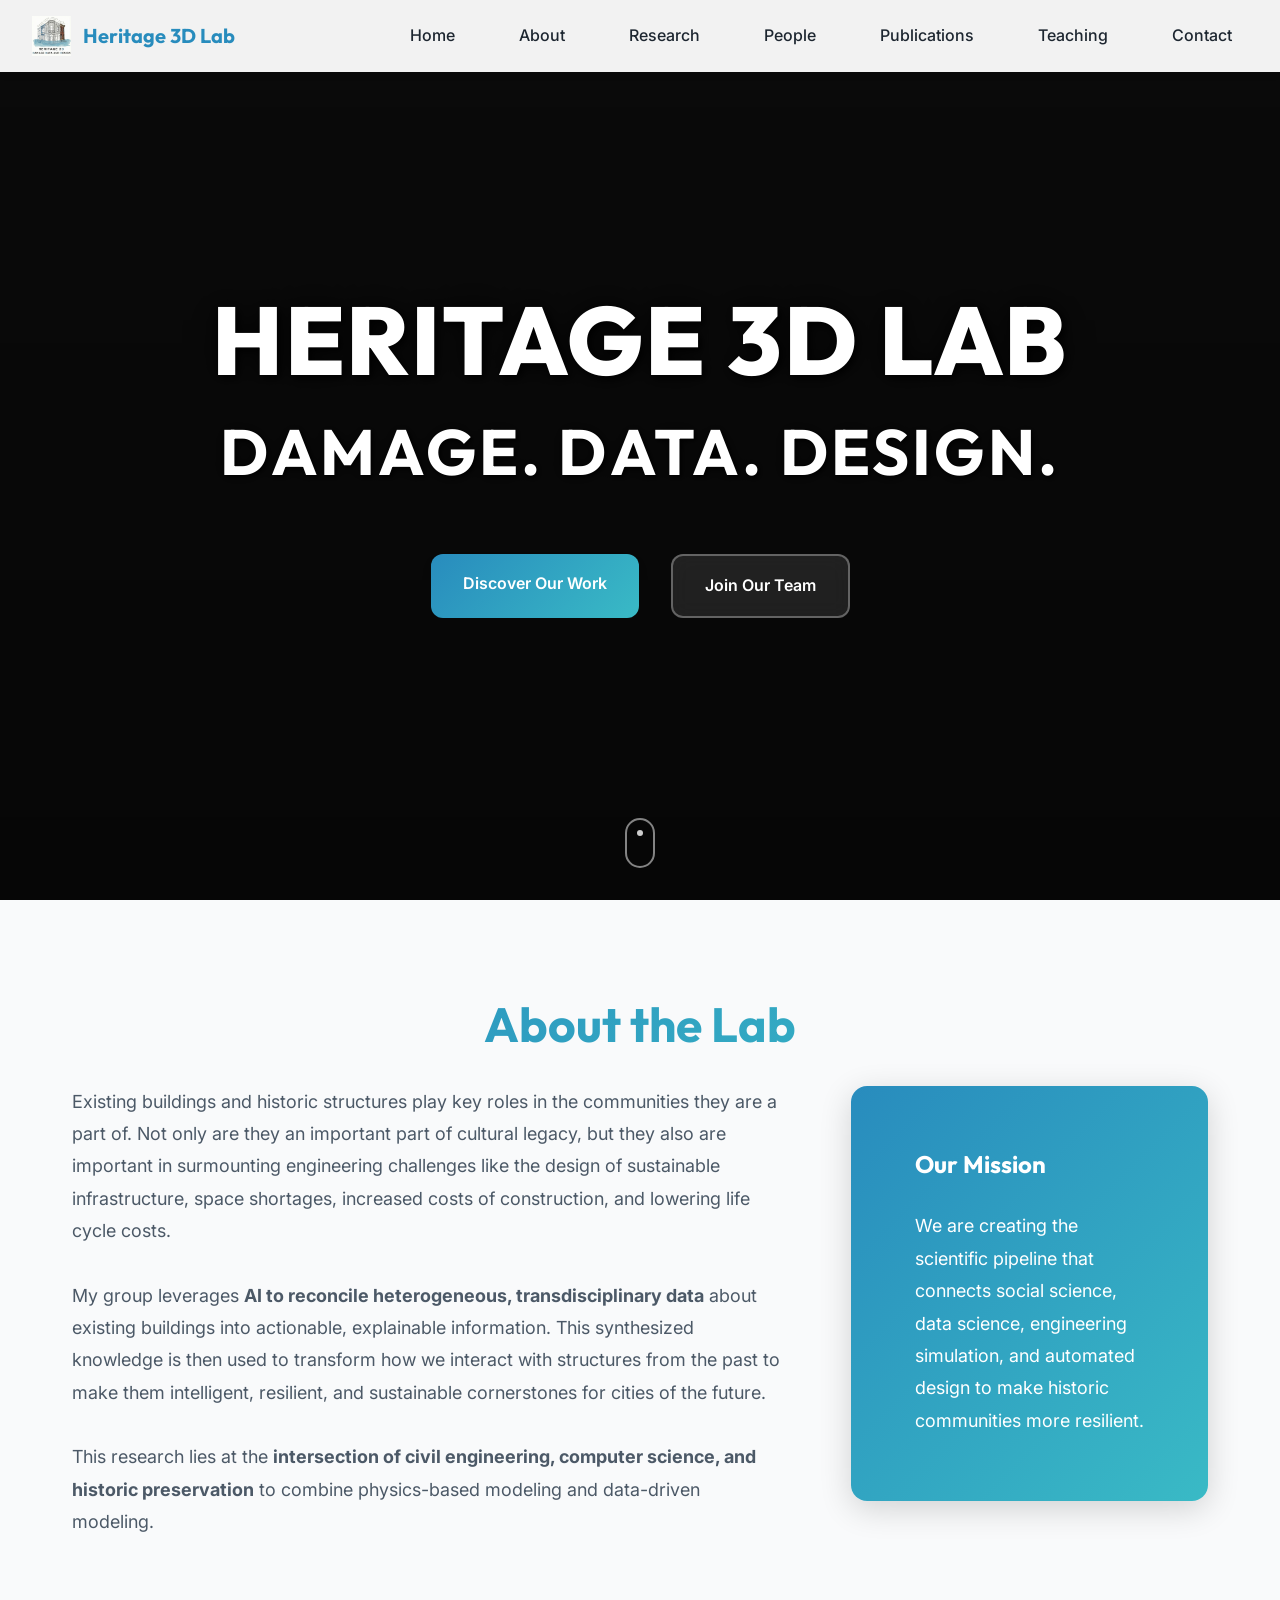
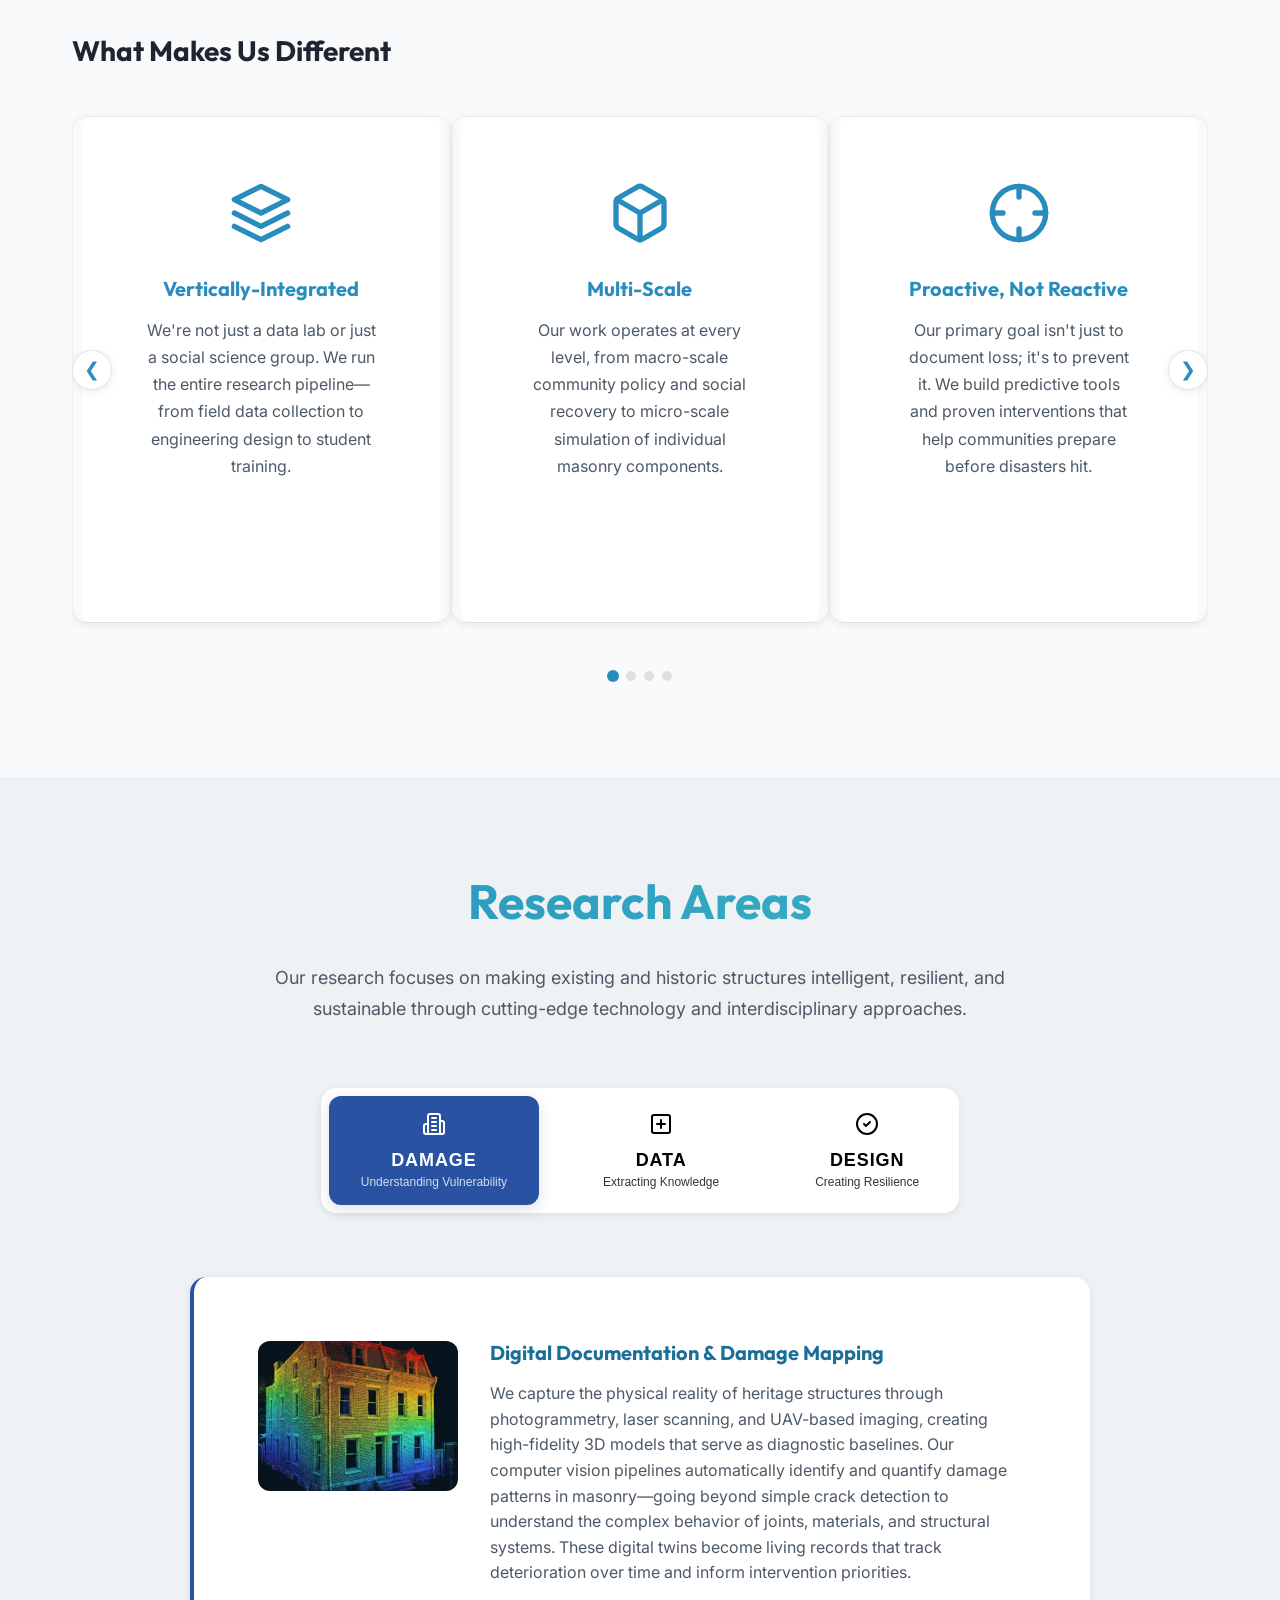
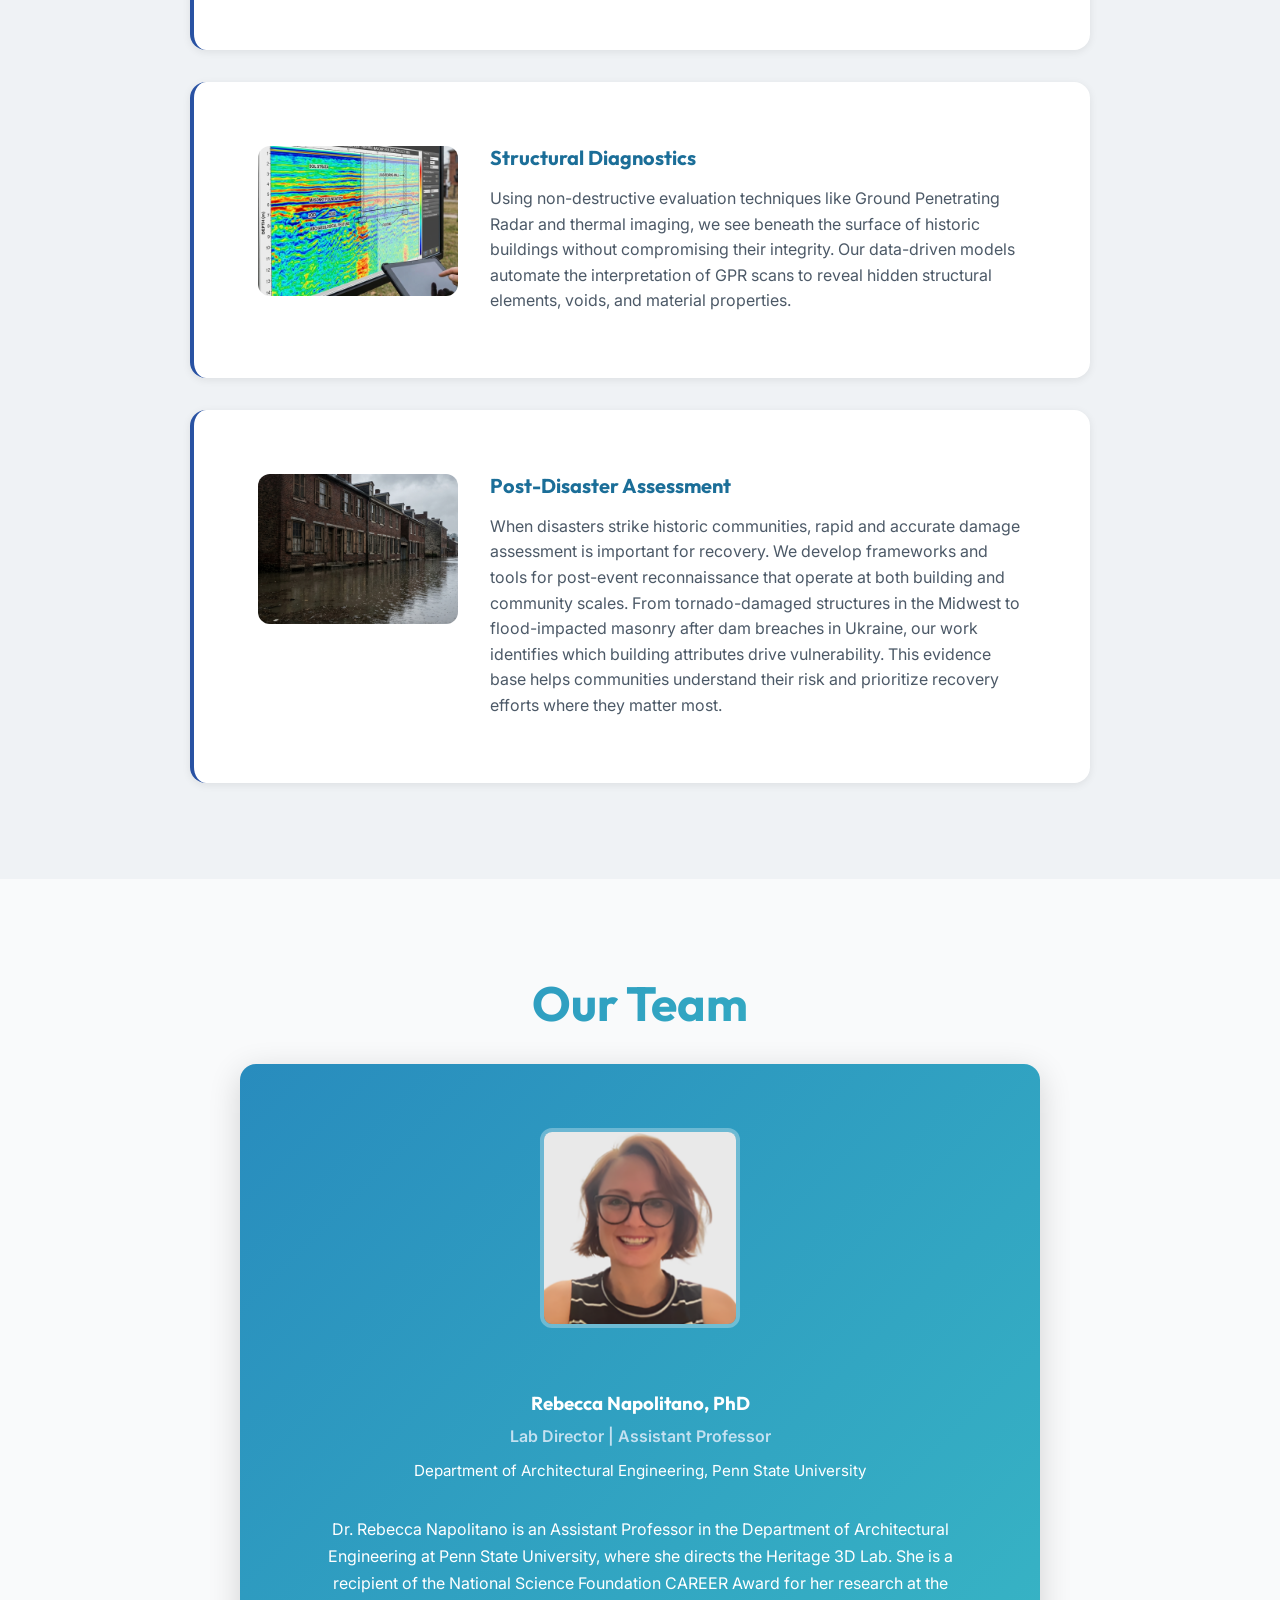
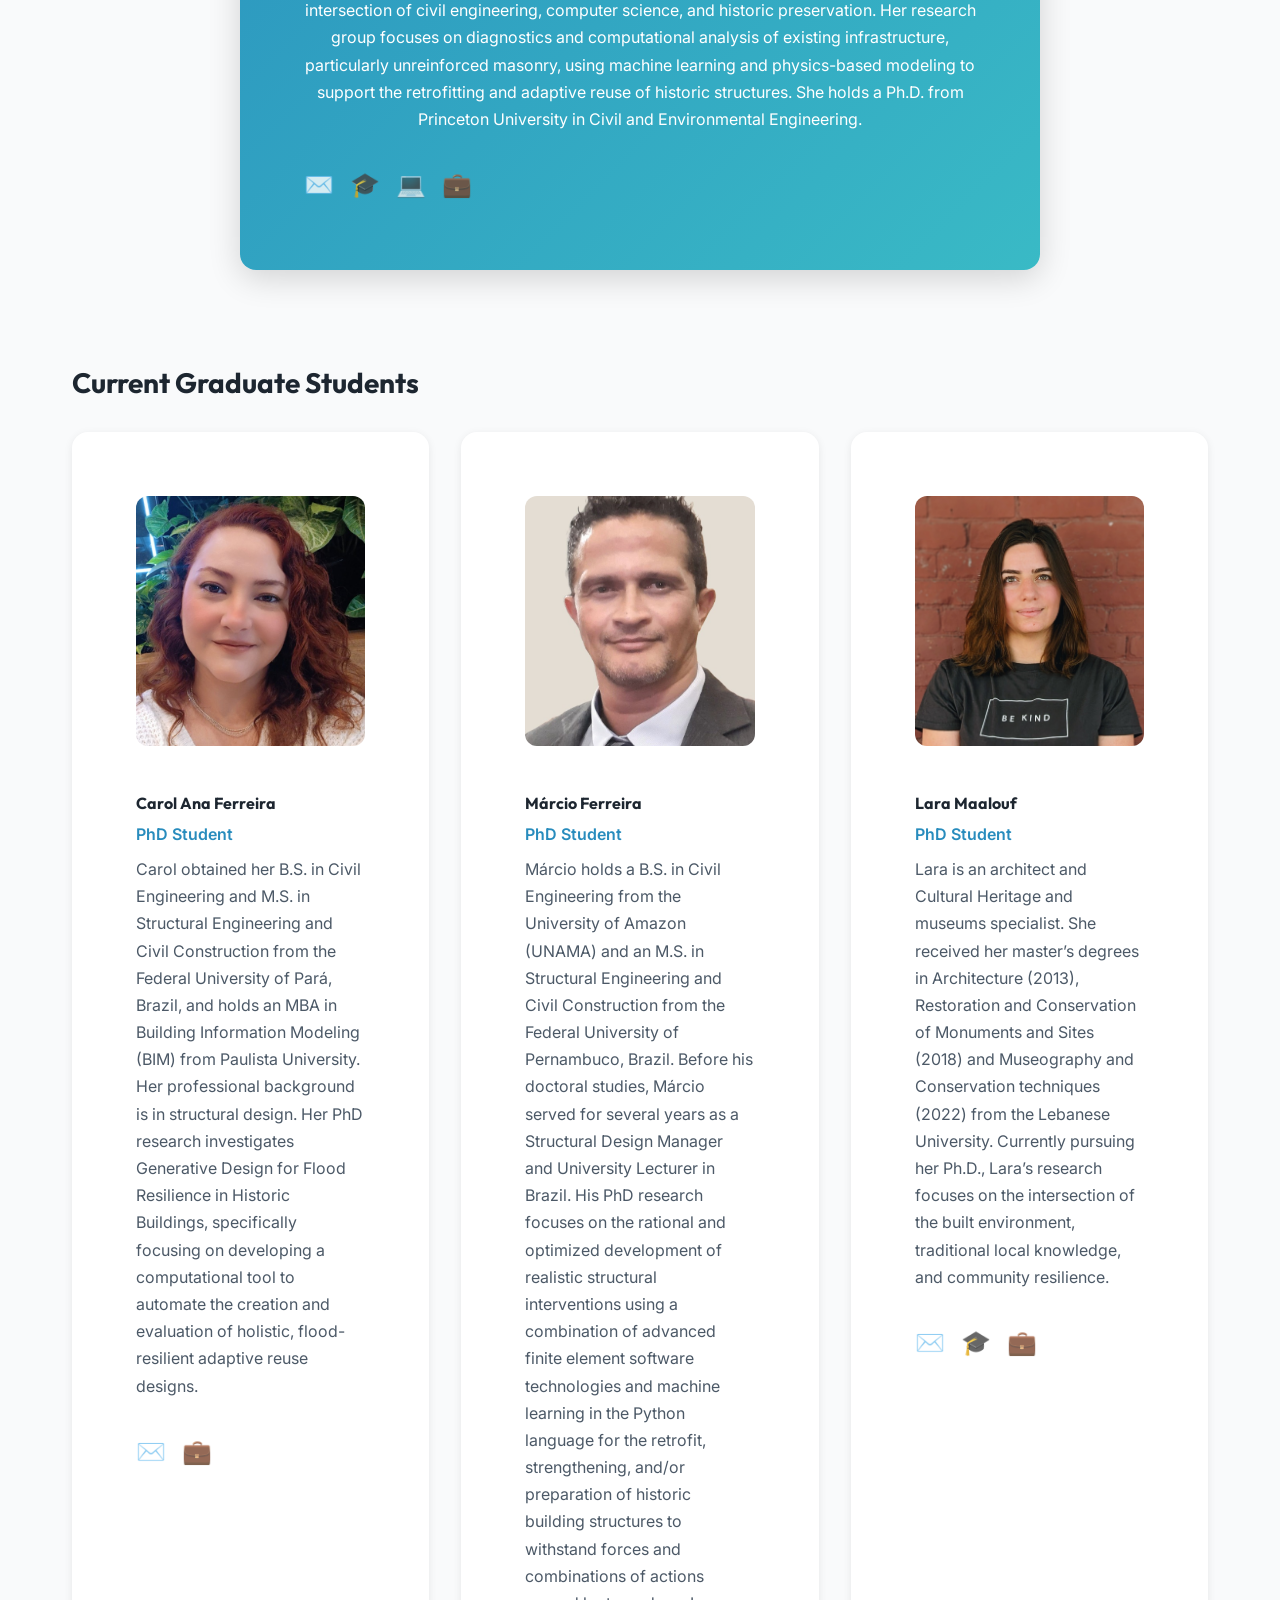
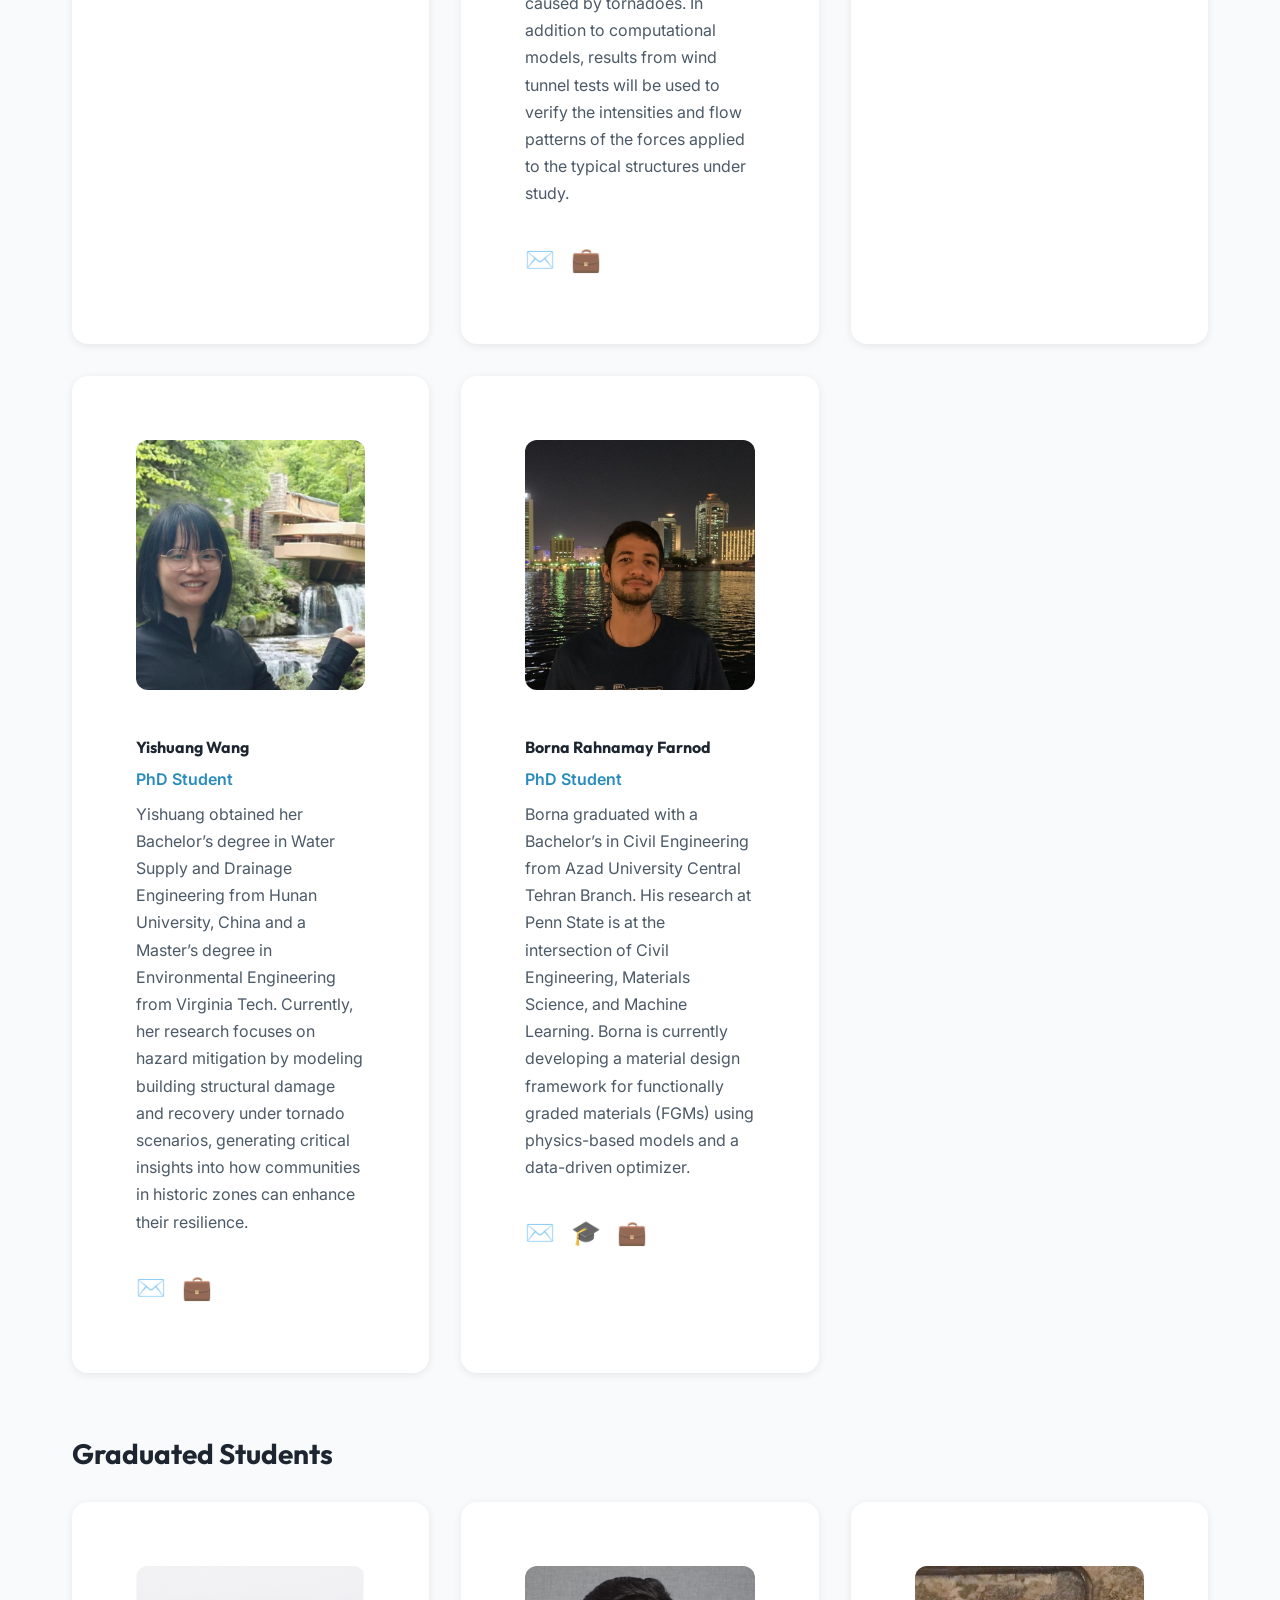
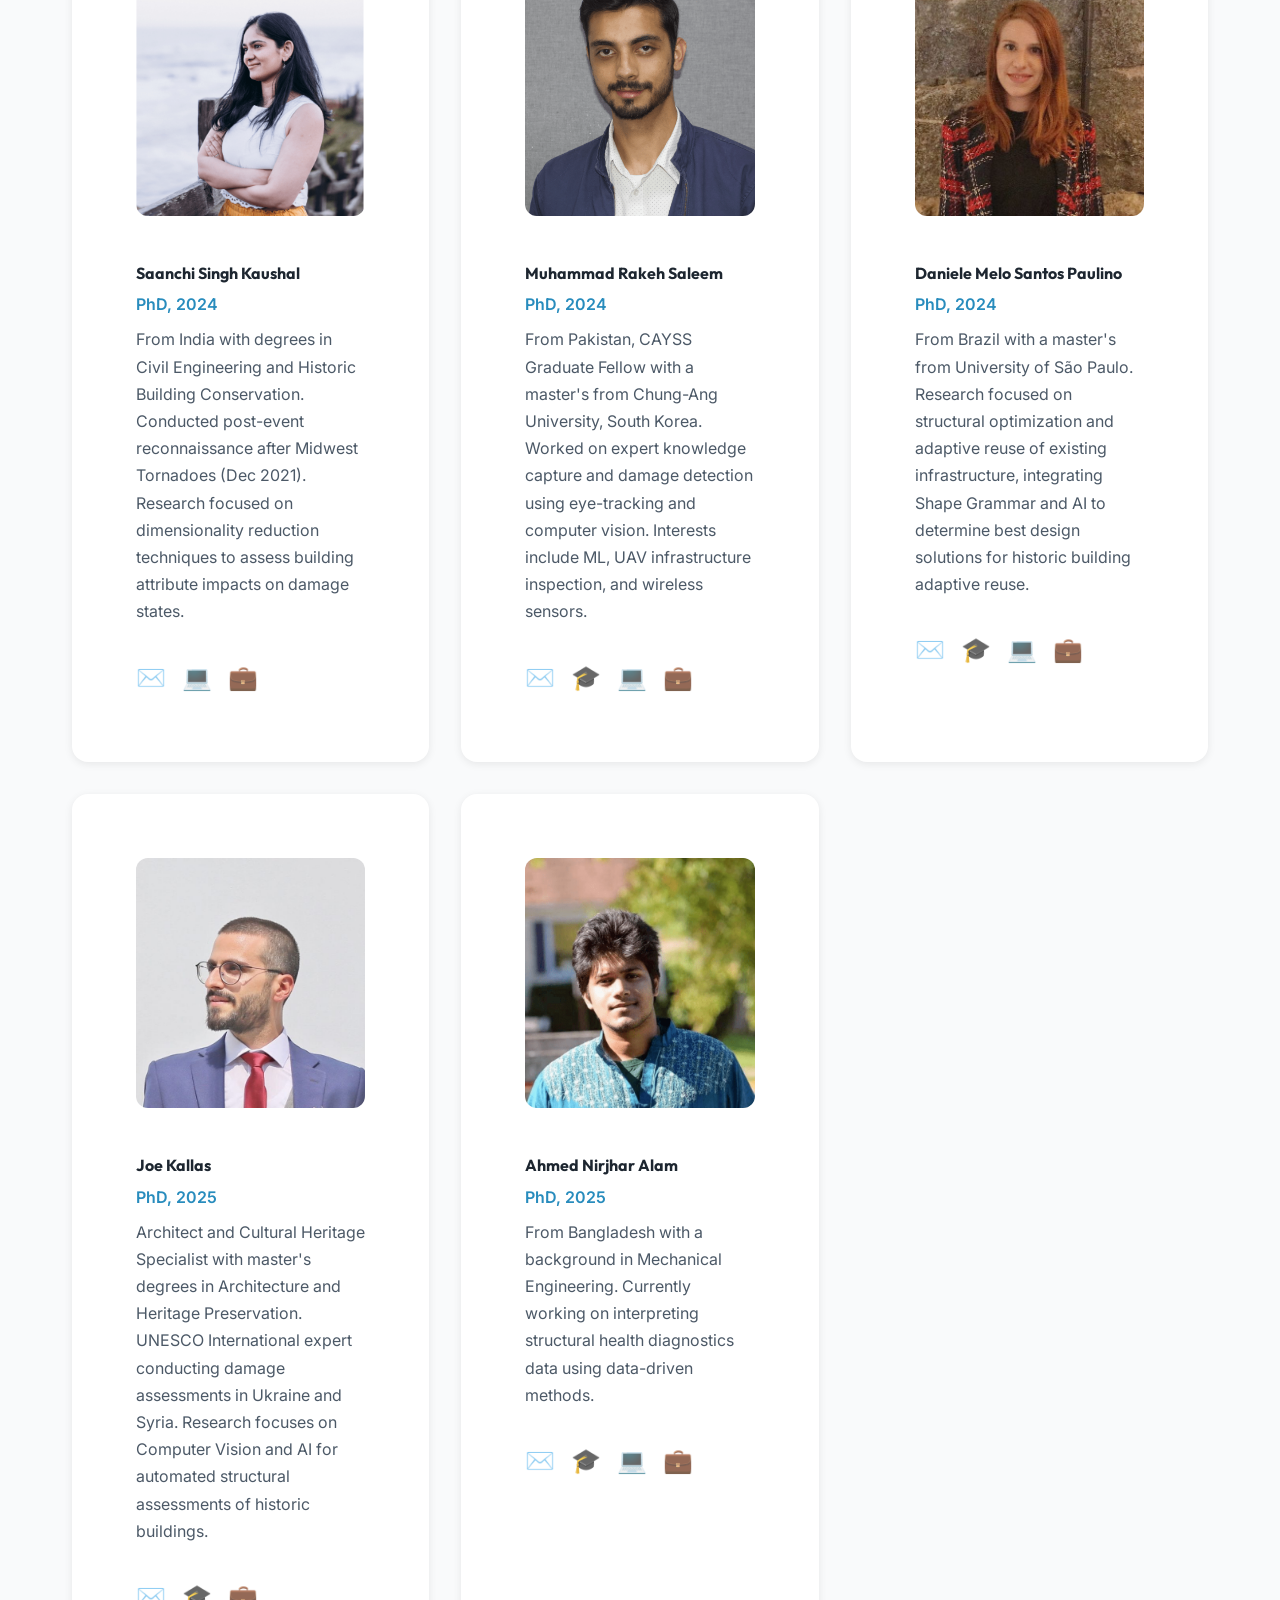
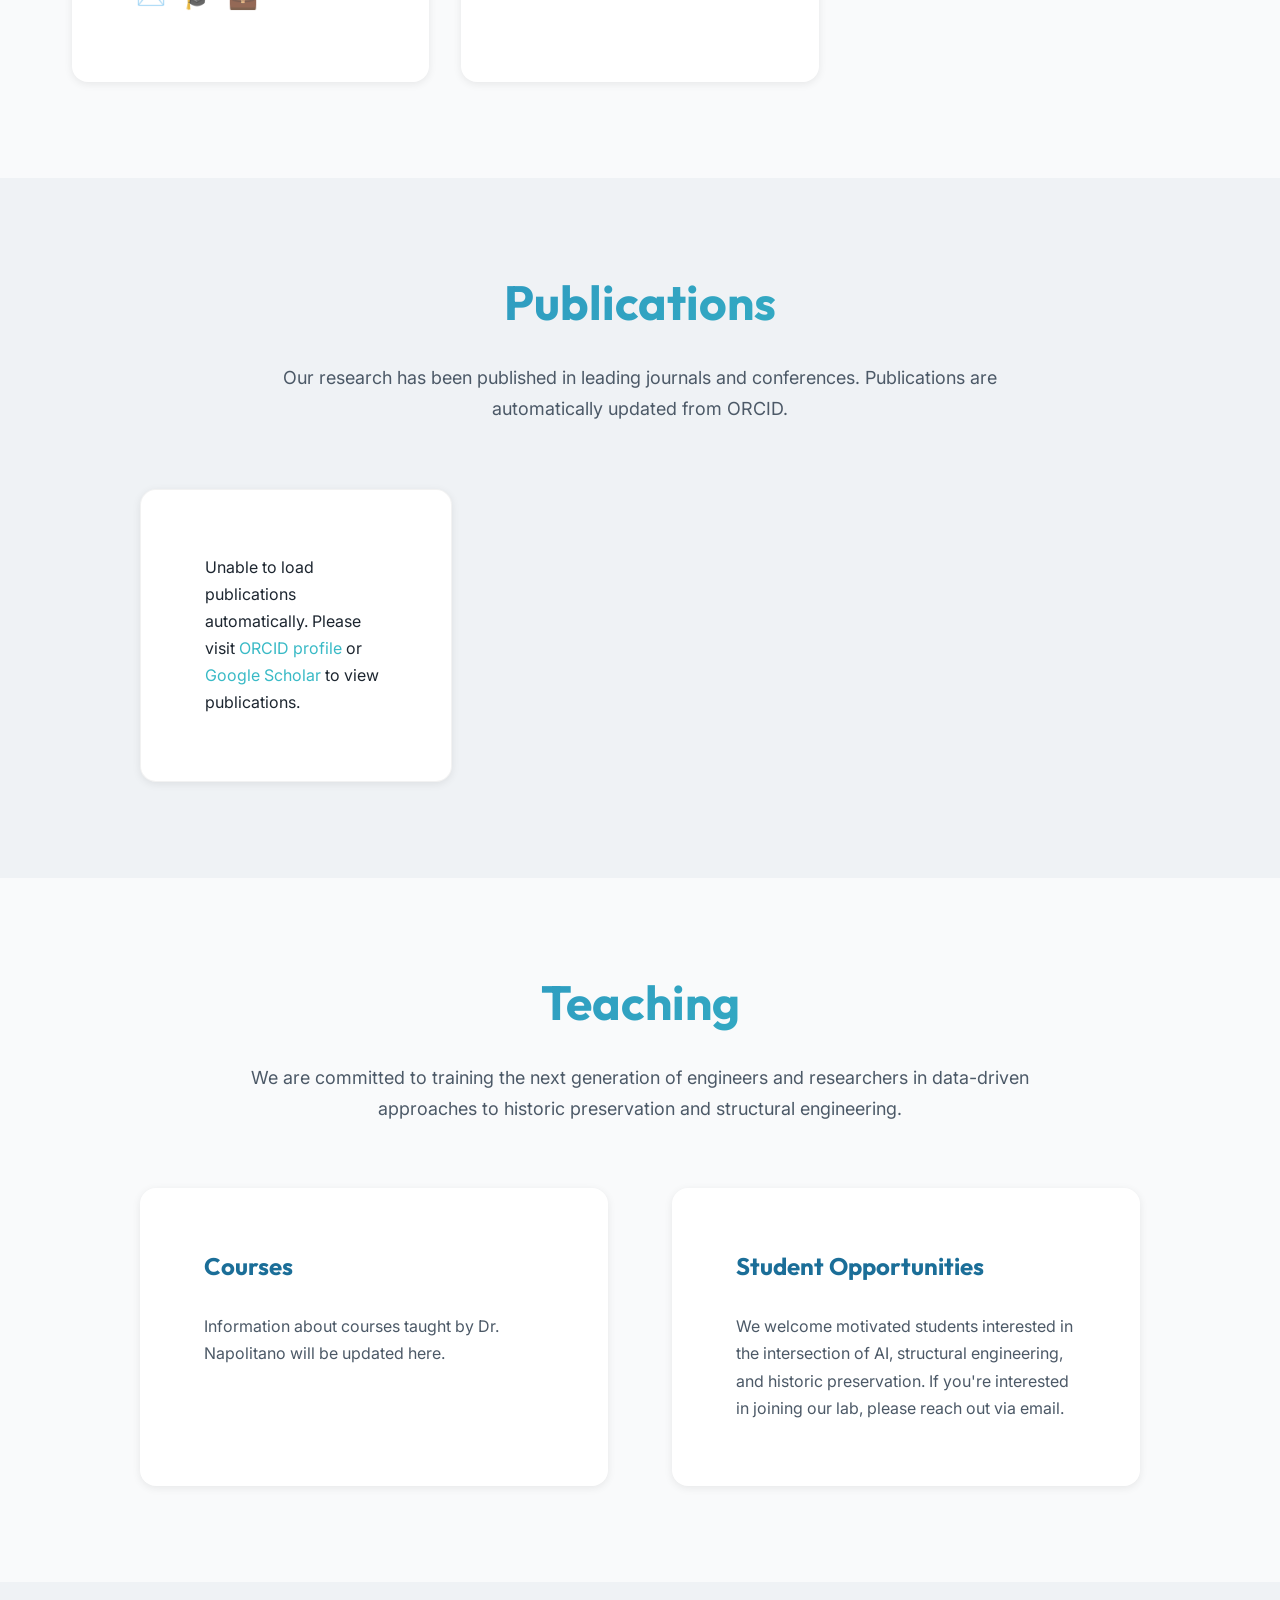
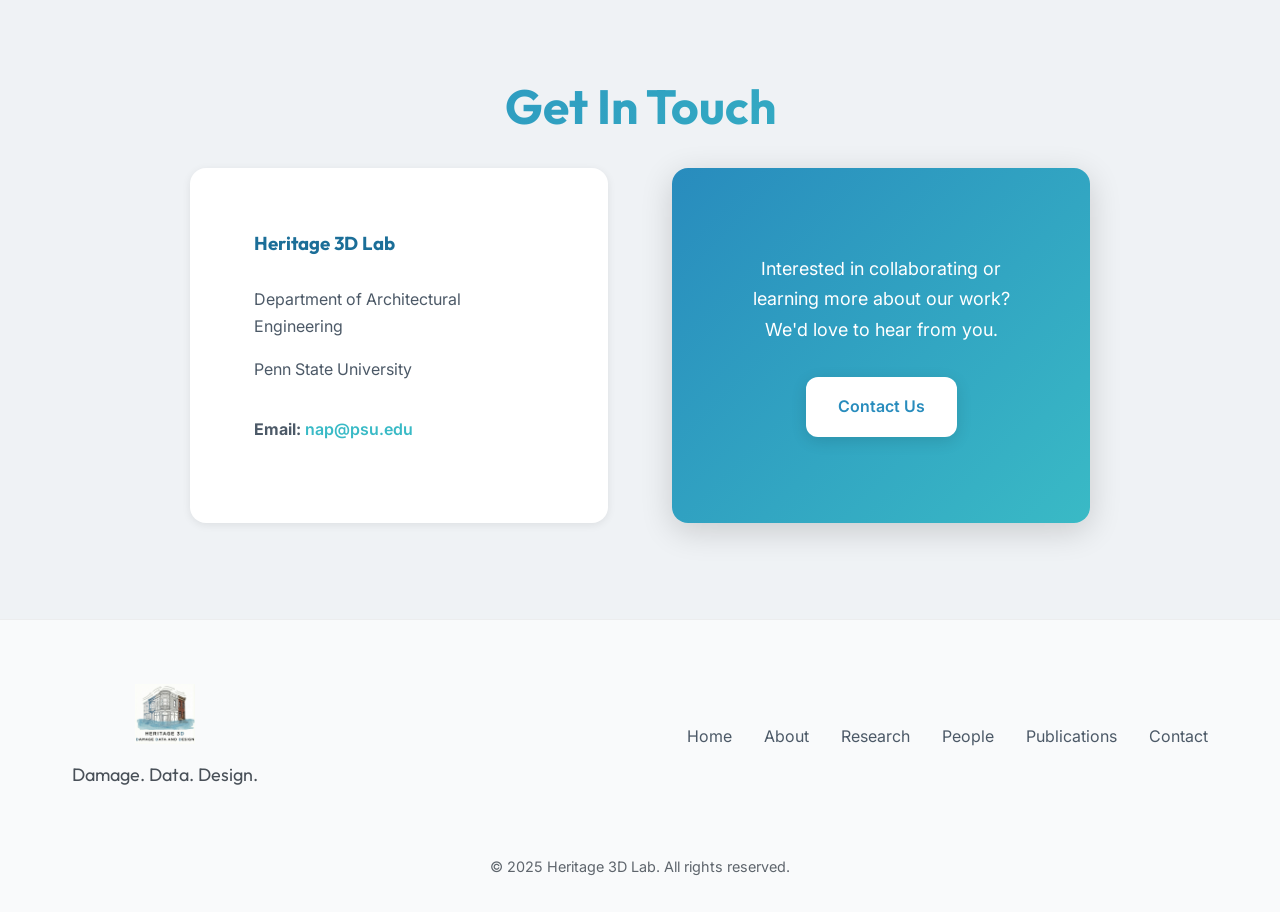
==== index.html @ 4b5b36d2 "Update Márcio Ferreira's bio" ====
<!DOCTYPE html>
<html lang="en">

<head>
    <meta charset="UTF-8">
    <meta name="viewport" content="width=device-width, initial-scale=1.0">
    <title>Heritage 3D Lab | Damage. Data. Design.</title>
    <meta name="description"
        content="Heritage 3D Lab at Penn State - Leveraging AI to make historic communities resilient through data-driven engineering and social science.">
    <meta name="author" content="Rebecca Napolitano">
    <link rel="stylesheet" href="styles.css">
    <link rel="preconnect" href="https://fonts.googleapis.com">
    <link rel="preconnect" href="https://fonts.gstatic.com" crossorigin>
    <link
        href="https://fonts.googleapis.com/css2?family=Inter:wght@300;400;600;700;800&family=Outfit:wght@400;600;700&display=swap"
        rel="stylesheet">
</head>

<body>
    <!-- Navigation -->
    <nav class="navbar" id="navbar">
        <div class="nav-container">
            <div class="nav-logo">
                <img src="logo.png" alt="Heritage 3D Lab Logo" class="logo-img">
                <span class="logo-text">Heritage 3D Lab</span>
            </div>
            <ul class="nav-menu" id="navMenu">
                <li><a href="#home" class="nav-link">Home</a></li>
                <li><a href="#about" class="nav-link">About</a></li>
                <li><a href="#research" class="nav-link">Research</a></li>
                <li><a href="#people" class="nav-link">People</a></li>
                <li><a href="#publications" class="nav-link">Publications</a></li>
                <li><a href="#teaching" class="nav-link">Teaching</a></li>
                <li><a href="#contact" class="nav-link">Contact</a></li>
            </ul>
            <div class="hamburger" id="hamburger">
                <span></span>
                <span></span>
                <span></span>
            </div>
        </div>
    </nav>

    <!-- Hero Section -->
    <section id="home" class="hero">
        <div class="hero-background">
            <video autoplay muted loop playsinline class="hero-video">
                <source src="images/hero/vtFlood.mp4" type="video/mp4">
                Your browser does not support the video tag.
            </video>
        </div>
        <div class="hero-overlay"></div>
        <div class="hero-content">
            <h1 class="hero-title">Heritage 3D Lab</h1>
            <h2 class="hero-subtitle-large">Damage. Data. Design.</h2>
            <div class="hero-cta">
                <a href="#about" class="btn btn-primary">Discover Our Work</a>
                <a href="#people" class="btn btn-secondary">Join Our Team</a>
            </div>
        </div>
        <div class="scroll-indicator">
            <div class="scroll-arrow"></div>
        </div>
    </section>

    <!-- About Section -->
    <section id="about" class="section about-section">
        <div class="container">
            <h2 class="section-title">About the Lab</h2>
            <div class="about-grid">
                <div class="about-main">
                    <p>
                        Existing buildings and historic structures play key roles in the communities they are a part of.
                        Not only are they an important part of cultural legacy, but they also are important in
                        surmounting
                        engineering challenges like the design of sustainable infrastructure, space shortages, increased
                        costs of construction, and lowering life cycle costs.
                    </p>
                    <p>
                        My group leverages <strong>AI to reconcile heterogeneous, transdisciplinary data</strong> about
                        existing buildings into actionable, explainable information. This synthesized knowledge is then
                        used to transform how we interact with structures from the past to make them intelligent,
                        resilient, and sustainable cornerstones for cities of the future.
                    </p>
                    <p>
                        This research lies at the <strong>intersection of civil engineering, computer science, and
                            historic preservation</strong> to combine physics-based modeling and data-driven modeling.
                    </p>
                </div>
                <div class="about-mission">
                    <div class="mission-card">
                        <h3>Our Mission</h3>
                        <p>
                            We are creating the scientific pipeline that connects social science, data science,
                            engineering simulation, and automated design to make historic communities more resilient.
                        </p>
                    </div>
                </div>
            </div>

            <!-- What Makes Us Different -->
            <div class="differentiators">
                <h3 class="subsection-title">What Makes Us Different</h3>
                <div class="carousel-container">
                    <button class="carousel-btn prev-btn" aria-label="Previous slide">❮</button>
                    <div class="diff-carousel">
                        <div class="diff-card">
                            <div class="diff-icon-svg">
                                <svg xmlns="http://www.w3.org/2000/svg" viewBox="0 0 24 24" fill="none"
                                    stroke="currentColor" stroke-width="2" stroke-linecap="round"
                                    stroke-linejoin="round">
                                    <path d="M12 2L2 7l10 5 10-5-10-5zM2 17l10 5 10-5M2 12l10 5 10-5" />
                                </svg>
                            </div>
                            <h4>Vertically-Integrated</h4>
                            <p>
                                We're not just a data lab or just a social science group. We run the entire research
                                pipeline—from field data collection to engineering design to student training.
                            </p>
                        </div>
                        <div class="diff-card">
                            <div class="diff-icon-svg">
                                <svg xmlns="http://www.w3.org/2000/svg" viewBox="0 0 24 24" fill="none"
                                    stroke="currentColor" stroke-width="2" stroke-linecap="round"
                                    stroke-linejoin="round">
                                    <path
                                        d="M21 16V8a2 2 0 0 0-1-1.73l-7-4a2 2 0 0 0-2 0l-7 4A2 2 0 0 0 3 8v8a2 2 0 0 0 1 1.73l7 4a2 2 0 0 0 2 0l7-4A2 2 0 0 0 21 16z" />
                                    <polyline points="3.27 6.96 12 12.01 20.73 6.96" />
                                    <line x1="12" y1="22.08" x2="12" y2="12" />
                                </svg>
                            </div>
                            <h4>Multi-Scale</h4>
                            <p>
                                Our work operates at every level, from macro-scale community policy and social recovery
                                to micro-scale simulation of individual masonry components.
                            </p>
                        </div>
                        <div class="diff-card">
                            <div class="diff-icon-svg">
                                <svg xmlns="http://www.w3.org/2000/svg" viewBox="0 0 24 24" fill="none"
                                    stroke="currentColor" stroke-width="2" stroke-linecap="round"
                                    stroke-linejoin="round">
                                    <circle cx="12" cy="12" r="10" />
                                    <line x1="22" y1="12" x2="18" y2="12" />
                                    <line x1="6" y1="12" x2="2" y2="12" />
                                    <line x1="12" y1="6" x2="12" y2="2" />
                                    <line x1="12" y1="22" x2="12" y2="18" />
                                </svg>
                            </div>
                            <h4>Proactive, Not Reactive</h4>
                            <p>
                                Our primary goal isn't just to document loss; it's to prevent it. We build predictive
                                tools and proven interventions that help communities prepare before disasters hit.
                            </p>
                        </div>
                        <div class="diff-card">
                            <div class="diff-icon-svg">
                                <svg xmlns="http://www.w3.org/2000/svg" viewBox="0 0 24 24" fill="none"
                                    stroke="currentColor" stroke-width="2" stroke-linecap="round"
                                    stroke-linejoin="round">
                                    <path d="M17 21v-2a4 4 0 0 0-4-4H5a4 4 0 0 0-4 4v2" />
                                    <circle cx="9" cy="7" r="4" />
                                    <path d="M23 21v-2a4 4 0 0 0-3-3.87" />
                                    <path d="M16 3.13a4 4 0 0 1 0 7.75" />
                                </svg>
                            </div>
                            <h4>Engineering Meets People</h4>
                            <p>
                                Our data science and engineering solutions are human-centered. We work directly with
                                stakeholders to ensure our technologies preserve not just structures, but the stories
                                and
                                communities they house.
                            </p>
                        </div>
                    </div>
                    <button class="carousel-btn next-btn" aria-label="Next slide">❯</button>
                </div>
                <div class="carousel-dots"></div>
            </div>
        </div>
    </section>

    <!-- Research Section -->
    <section id="research" class="section research-section">
        <div class="container">
            <h2 class="section-title">Research Areas</h2>
            <p class="section-intro">
                Our research focuses on making existing and historic structures intelligent, resilient,
                and sustainable through cutting-edge technology and interdisciplinary approaches.
            </p>
        </div>

        <div class="container">
            <div class="research-tabs-container">
                <div class="research-tabs">
                    <button class="tab-btn active" data-tab="damage">
                        <span class="tab-icon">
                            <svg xmlns="http://www.w3.org/2000/svg" width="24" height="24" viewBox="0 0 24 24"
                                fill="none" stroke="currentColor" stroke-width="2" stroke-linecap="round"
                                stroke-linejoin="round">
                                <path d="M6 22V4a2 2 0 0 1 2-2h8a2 2 0 0 1 2 2v18Z" />
                                <path d="M6 12H4a2 2 0 0 0-2 2v6a2 2 0 0 0 2 2h2" />
                                <path d="M18 9h2a2 2 0 0 1 2 2v9a2 2 0 0 1-2 2h-2" />
                                <path d="M10 6h4" />
                                <path d="M10 10h4" />
                                <path d="M10 14h4" />
                                <path d="M10 18h4" />
                            </svg>
                        </span>
                        <span class="tab-text">DAMAGE</span>
                        <span class="tab-subtitle">Understanding Vulnerability</span>
                    </button>
                    <button class="tab-btn" data-tab="data">
                        <span class="tab-icon">
                            <svg xmlns="http://www.w3.org/2000/svg" width="24" height="24" viewBox="0 0 24 24"
                                fill="none" stroke="currentColor" stroke-width="2" stroke-linecap="round"
                                stroke-linejoin="round">
                                <rect width="18" height="18" x="3" y="3" rx="2" ry="2" />
                                <line x1="12" x2="12" y1="8" y2="16" />
                                <line x1="8" x2="16" y1="12" y2="12" />
                            </svg>
                        </span>
                        <span class="tab-text">DATA</span>
                        <span class="tab-subtitle">Extracting Knowledge</span>
                    </button>
                    <button class="tab-btn" data-tab="design">
                        <span class="tab-icon">
                            <svg xmlns="http://www.w3.org/2000/svg" width="24" height="24" viewBox="0 0 24 24"
                                fill="none" stroke="currentColor" stroke-width="2" stroke-linecap="round"
                                stroke-linejoin="round">
                                <circle cx="12" cy="12" r="10" />
                                <path d="m9 12 2 2 4-4" />
                            </svg>
                        </span>
                        <span class="tab-text">DESIGN</span>
                        <span class="tab-subtitle">Creating Resilience</span>
                    </button>
                </div>
            </div>

            <div class="tab-content-container">
                <!-- DAMAGE TAB -->
                <div class="tab-pane active" id="damage">
                    <div class="research-sub-grid">
                        <div class="research-card sub-card">
                            <img src="images/research/point_cloud.png" alt="Digital Documentation"
                                class="sub-card-image">
                            <div class="sub-card-content">
                                <h3>Digital Documentation & Damage Mapping</h3>
                                <p>We capture the physical reality of heritage structures through photogrammetry, laser
                                    scanning, and UAV-based imaging, creating high-fidelity 3D models that serve as
                                    diagnostic baselines. Our computer vision pipelines automatically identify and
                                    quantify
                                    damage patterns in masonry—going beyond simple crack detection to understand the
                                    complex
                                    behavior of joints, materials, and structural systems. These digital twins become
                                    living
                                    records that track deterioration over time and inform intervention priorities.</p>
                            </div>
                        </div>
                        <div class="research-card sub-card">
                            <img src="images/research/gpr_analysis.png" alt="Structural Diagnostics"
                                class="sub-card-image">
                            <div class="sub-card-content">
                                <h3>Structural Diagnostics</h3>
                                <p>Using non-destructive evaluation techniques like Ground Penetrating Radar and thermal
                                    imaging, we see beneath the surface of historic buildings without compromising their
                                    integrity. Our data-driven models automate the interpretation of GPR scans to reveal
                                    hidden structural elements, voids, and material properties.</p>
                            </div>
                        </div>
                        <div class="research-card sub-card">
                            <img src="images/research/flooded_town.png" alt="Post-Disaster Assessment"
                                class="sub-card-image">
                            <div class="sub-card-content">
                                <h3>Post-Disaster Assessment</h3>
                                <p>When disasters strike historic communities, rapid and accurate damage assessment is
                                    important for recovery. We develop frameworks and tools for post-event
                                    reconnaissance
                                    that operate at both building and community scales. From tornado-damaged structures
                                    in
                                    the Midwest to flood-impacted masonry after dam breaches in Ukraine, our work
                                    identifies
                                    which building attributes drive vulnerability. This evidence base helps communities
                                    understand their risk and prioritize recovery efforts where they matter most.</p>
                            </div>
                        </div>
                    </div>
                </div>

                <!-- DATA TAB -->
                <div class="tab-pane" id="data">
                    <div class="research-sub-grid">
                        <div class="research-card sub-card">
                            <img src="images/research/image_segmentation.jpg" alt="Computer Vision & AI"
                                class="sub-card-image">
                            <div class="sub-card-content">
                                <h3>Computer Vision & AI</h3>
                                <p>We design and train convolutional neural networks specifically for the challenges of
                                    historic structures—complex geometries, heterogeneous materials, and damage patterns
                                    that defy conventional classification. Our deep learning architectures perform
                                    semantic
                                    segmentation of point clouds, automated damage detection, and visual priority
                                    mapping.
                                    By capturing how human experts evaluate buildings through eye-tracking studies, we
                                    encode tacit knowledge into AI systems that can scale inspection and assessment
                                    workflows.</p>
                            </div>
                        </div>
                        <div class="research-card sub-card">
                            <img src="images/research/multimodal.jpg" alt="Multi-Modal Data Fusion"
                                class="sub-card-image">
                            <div class="sub-card-content">
                                <h3>Multi-Modal Data Fusion</h3>
                                <p>Heritage structures generate data from diverse sources: laser scans, thermal imaging,
                                    moisture sensors, historical records, and community surveys. We use factor analysis
                                    and
                                    machine learning to identify underlying patterns across these heterogeneous
                                    datasets,
                                    revealing relationships invisible in any single data stream. This synthesis enables
                                    efficient monitoring strategies optimized for specific site conditions and connects
                                    physical deterioration to social and environmental factors.</p>
                            </div>
                        </div>
                        <div class="research-card sub-card">
                            <img src="images/research/fem_analysis.jpg" alt="Machine Learning-Informed Physics"
                                class="sub-card-image">
                            <div class="sub-card-content">
                                <h3>Machine Learning-Informed Physics</h3>
                                <p>We use machine learning for dimensionality reduction on finite element model datasets
                                    to
                                    identify which features actually drive structural vulnerability. By letting real
                                    disaster data reveal what matters, we focus our physics-based simulations on
                                    critical
                                    details—like roof-to-wall connections and other failure mechanisms observed in the
                                    field. This data-driven approach to simulation ensures our computational models
                                    investigate the right questions, making our predictions both efficient and grounded
                                    in
                                    actual building performance.</p>
                            </div>
                        </div>
                    </div>
                </div>

                <!-- DESIGN TAB -->
                <div class="tab-pane" id="design">
                    <div class="research-sub-grid">
                        <div class="research-card sub-card">
                            <img src="images/research/latent_space.jpg" alt="Adaptive Reuse & Optimization"
                                class="sub-card-image">
                            <div class="sub-card-content">
                                <h3>Adaptive Reuse & Optimization</h3>
                                <p>Historic buildings must evolve to meet contemporary needs while preserving their
                                    character and integrity. We integrate Shape Grammar with artificial intelligence to
                                    explore design solution spaces for adaptive reuse—determining optimal structural
                                    wall
                                    layouts, spatial configurations, and intervention strategies. Our computational
                                    design
                                    tools balance competing objectives: structural performance, spatial functionality,
                                    heritage significance, and sustainability. The result is evidence-based pathways for
                                    breathing new life into existing structures.</p>
                            </div>
                        </div>
                        <div class="research-card sub-card">
                            <img src="images/research/resilience_framework.png" alt="Resilience Frameworks"
                                class="sub-card-image">
                            <div class="sub-card-content">
                                <h3>Resilience Frameworks</h3>
                                <p>We create actionable frameworks that help historic communities prepare for,
                                    withstand,
                                    and recover from disasters and climate change. Our work connects social science
                                    insights
                                    about community agency with engineering tools for vulnerability reduction and
                                    adaptation
                                    planning. From flood-prone Vermont villages to climate-vulnerable urban districts,
                                    we
                                    develop strategies that preserve not just buildings but the social fabric and
                                    cultural
                                    continuity they support. Our goal is proactive resilience—preventing loss before it
                                    happens.</p>
                            </div>
                        </div>
                        <div class="research-card sub-card">
                            <img src="images/research/decision_support_baltimore.png"
                                alt="Knowledge Transfer & Decision Support" class="sub-card-image">
                            <div class="sub-card-content">
                                <h3>Knowledge Transfer & Decision Support</h3>
                                <p>Technical research only creates impact when it reaches the people who make decisions
                                    about heritage. We translate complex data science and engineering findings into
                                    guidance
                                    that architects, preservation planners, building owners, and policymakers can act
                                    on.
                                    Through visualization tools, decision frameworks, and stakeholder engagement, we
                                    bridge
                                    the knowledge-action gap. Our work ensures that cutting-edge research becomes
                                    practical
                                    wisdom for those stewarding historic places.</p>
                            </div>
                        </div>
                    </div>
                </div>
            </div>
        </div>
    </section>

    <!-- People Section -->
    <section id="people" class="section people-section">
        <div class="container">
            <h2 class="section-title">Our Team</h2>

            <!-- Director -->
            <div class="director-section">
                <div class="person-card director-card">
                    <img src="images/people/rebecca_napolitano.png" alt="Rebecca Napolitano" class="person-photo">
                    <div class="person-content">
                        <h3>Rebecca Napolitano, PhD</h3>
                        <p class="person-title">Lab Director | Assistant Professor</p>
                        <p class="person-affiliation">Department of Architectural Engineering, Penn State University</p>
                        <p class="person-bio">
                            Dr. Rebecca Napolitano is an Assistant Professor in the Department of Architectural
                            Engineering at Penn State University, where she directs the Heritage 3D Lab. She is a
                            recipient of the National Science Foundation CAREER Award for her research at the
                            intersection of civil engineering, computer science, and historic preservation. Her research
                            group focuses on diagnostics and computational analysis of existing infrastructure,
                            particularly unreinforced masonry, using machine learning and physics-based modeling to
                            support the retrofitting and adaptive reuse of historic structures. She holds a Ph.D. from
                            Princeton University in Civil and Environmental Engineering.
                        </p>
                        <div class="person-links">
                            <a href="mailto:nap@psu.edu" class="person-link" title="Email">✉️</a>
                            <a href="https://scholar.google.com/citations?user=DB5ejLoAAAAJ&hl=en" target="_blank"
                                class="person-link" title="Google Scholar">🎓</a>
                            <a href="https://github.com/rkn2" target="_blank" class="person-link" title="GitHub">💻</a>
                            <a href="https://www.linkedin.com/in/rebeccanapolitano/" target="_blank" class="person-link"
                                title="LinkedIn">💼</a>
                        </div>
                    </div>
                </div>
            </div>

            <!-- Current Graduate Students -->
            <h3 class="subsection-title">Current Graduate Students</h3>
            <div class="people-grid">
                <!-- Carol Ana Ferreira -->
                <div class="person-card">
                    <img src="images/people/carol_ferreira.jpg" alt="Carol Ana Ferreira" class="person-photo">
                    <div class="person-content">
                        <h4>Carol Ana Ferreira</h4>
                        <p class="person-title">PhD Student</p>
                        <p class="person-bio">
                            Carol obtained her B.S. in Civil Engineering and M.S. in Structural Engineering and Civil
                            Construction from the Federal University of Pará, Brazil, and holds an MBA in Building
                            Information Modeling (BIM) from Paulista University. Her professional background is in
                            structural design. Her PhD research investigates Generative Design for Flood Resilience in
                            Historic Buildings, specifically focusing on developing a computational tool to automate the
                            creation and evaluation of holistic, flood-resilient adaptive reuse designs.
                        </p>
                        <div class="person-links">
                            <a href="mailto:acf5717@psu.edu" class="person-link" title="Email">✉️</a>
                            <a href="https://www.linkedin.com/in/carol-roza-ferreira/" target="_blank"
                                class="person-link" title="LinkedIn">💼</a>
                        </div>
                    </div>
                </div>

                <!-- Márcio Ferreira -->
                <div class="person-card">
                    <img src="images/people/marcio_ferreira.jpg" alt="Márcio Ferreira" class="person-photo">
                    <div class="person-content">
                        <h4>Márcio Ferreira</h4>
                        <p class="person-title">PhD Student</p>
                        <p class="person-bio">
                            Márcio holds a B.S. in Civil Engineering from the University of Amazon (UNAMA) and an M.S.
                            in Structural Engineering and Civil Construction from the Federal University of Pernambuco,
                            Brazil. Before his doctoral studies, Márcio served for several years as a Structural Design
                            Manager and University Lecturer in Brazil. His PhD research focuses on the rational and
                            optimized development of realistic structural interventions using a combination of advanced
                            finite element software technologies and machine learning in the Python language for the
                            retrofit, strengthening, and/or preparation of historic building structures to withstand
                            forces and combinations of actions caused by tornadoes. In addition to computational models,
                            results from wind tunnel tests will be used to verify the intensities and flow patterns of
                            the forces applied to the typical structures under study.
                        </p>
                        <div class="person-links">
                            <a href="mailto:mmf6346@psu.edu" class="person-link" title="Email">✉️</a>
                            <a href="https://www.linkedin.com/in/m%C3%A1rcio-ferreira-66b227261/" target="_blank"
                                class="person-link" title="LinkedIn">💼</a>
                        </div>
                    </div>
                </div>

                <!-- Lara Maalouf -->
                <div class="person-card">
                    <img src="images/people/lara_maalouf.jpg" alt="Lara Maalouf" class="person-photo">
                    <div class="person-content">
                        <h4>Lara Maalouf</h4>
                        <p class="person-title">PhD Student</p>
                        <p class="person-bio">
                            Lara is an architect and Cultural Heritage and museums specialist. She received her master’s
                            degrees in Architecture (2013), Restoration and Conservation of Monuments and Sites (2018)
                            and Museography and Conservation techniques (2022) from the Lebanese University. Currently
                            pursuing her Ph.D., Lara’s research focuses on the intersection of the built environment,
                            traditional local knowledge, and community resilience.
                        </p>
                        <div class="person-links">
                            <a href="mailto:lbm5673@psu.edu" class="person-link" title="Email">✉️</a>
                            <a href="http://scholar.google.com/citations?user=TTYWbPoAAAAJ&hl=en" target="_blank"
                                class="person-link" title="Google Scholar">🎓</a>
                            <a href="https://www.linkedin.com/in/lara-maalouf/" target="_blank" class="person-link"
                                title="LinkedIn">💼</a>
                        </div>
                    </div>
                </div>

                <!-- Yishuang Wang -->
                <div class="person-card">
                    <img src="images/people/yishuang_wang.jpg" alt="Yishuang Wang" class="person-photo">
                    <div class="person-content">
                        <h4>Yishuang Wang</h4>
                        <p class="person-title">PhD Student</p>
                        <p class="person-bio">
                            Yishuang obtained her Bachelor’s degree in Water Supply and Drainage Engineering from Hunan
                            University, China and a Master’s degree in Environmental Engineering from Virginia Tech.
                            Currently, her research focuses on hazard mitigation by modeling building structural damage
                            and recovery under tornado scenarios, generating critical insights into how communities in
                            historic zones can enhance their resilience.
                        </p>
                        <div class="person-links">
                            <a href="mailto:ymw5459@psu.edu" class="person-link" title="Email">✉️</a>
                            <a href="https://www.linkedin.com/in/yishuang-shaun-wang-e-i-t-leed-ga-57758613b/"
                                target="_blank" class="person-link" title="LinkedIn">💼</a>
                        </div>
                    </div>
                </div>

                <!-- Borna Rahnamay Farnod -->
                <div class="person-card">
                    <img src="images/people/borna_rahnamay.jpg" alt="Borna Rahnamay Farnod" class="person-photo">
                    <div class="person-content">
                        <h4>Borna Rahnamay Farnod</h4>
                        <p class="person-title">PhD Student</p>
                        <p class="person-bio">
                            Borna graduated with a Bachelor’s in Civil Engineering from Azad University Central Tehran
                            Branch. His research at Penn State is at the intersection of Civil Engineering, Materials
                            Science, and Machine Learning. Borna is currently developing a material design framework for
                            functionally graded materials (FGMs) using physics-based models and a data-driven optimizer.
                        </p>
                        <div class="person-links">
                            <a href="mailto:brfarnod@psu.edu" class="person-link" title="Email">✉️</a>
                            <a href="https://scholar.google.com/citations?user=O21VINsAAAAJ&hl=en" target="_blank"
                                class="person-link" title="Google Scholar">🎓</a>
                            <a href="https://www.linkedin.com/in/brfarnod/" target="_blank" class="person-link"
                                title="LinkedIn">💼</a>
                        </div>
                    </div>
                </div>
            </div>

            <!-- Graduated Students -->
            <h3 class="subsection-title">Graduated Students</h3>
            <div class="people-grid">
                <div class="person-card">
                    <img src="images/people/saanchi_singh_kaushal.png" alt="Saanchi Singh Kaushal" class="person-photo">
                    <div class="person-content">
                        <h4>Saanchi Singh Kaushal</h4>
                        <p class="person-title">PhD, 2024</p>
                        <p class="person-bio">
                            From India with degrees in Civil Engineering and Historic Building Conservation.
                            Conducted post-event reconnaissance after Midwest Tornadoes (Dec 2021). Research
                            focused on dimensionality reduction techniques to assess building attribute impacts
                            on damage states.
                        </p>
                        <div class="person-links">
                            <a href="mailto:ssk5511@psu.edu" class="person-link" title="Email">✉️</a>
                            <a href="https://github.com/SaanchiSK" target="_blank" class="person-link"
                                title="GitHub">💻</a>
                            <a href="http://www.linkedin.com/in/saanchisinghkaushal" target="_blank" class="person-link"
                                title="LinkedIn">💼</a>
                        </div>
                    </div>
                </div>

                <div class="person-card">
                    <img src="images/people/rakeh_saleem.png" alt="Muhammad Rakeh Saleem" class="person-photo">
                    <div class="person-content">
                        <h4>Muhammad Rakeh Saleem</h4>
                        <p class="person-title">PhD, 2024</p>
                        <p class="person-bio">
                            From Pakistan, CAYSS Graduate Fellow with a master's from Chung-Ang University, South
                            Korea. Worked on expert knowledge capture and damage detection using eye-tracking and
                            computer vision. Interests include ML, UAV infrastructure inspection, and wireless sensors.
                        </p>
                        <div class="person-links">
                            <a href="mailto:rakeh@psu.edu" class="person-link" title="Email">✉️</a>
                            <a href="https://scholar.google.com/citations?user=sNDGyTYAAAAJ&hl=en" target="_blank"
                                class="person-link" title="Google Scholar">🎓</a>
                            <a href="https://github.com/rakehsaleem" target="_blank" class="person-link"
                                title="GitHub">💻</a>
                            <a href="https://www.linkedin.com/in/rakeh-saleem/" target="_blank" class="person-link"
                                title="LinkedIn">💼</a>
                        </div>
                    </div>
                </div>

                <div class="person-card">
                    <img src="images/people/daniele_paulino.jpg" alt="Daniele Melo Santos Paulino" class="person-photo">
                    <div class="person-content">
                        <h4>Daniele Melo Santos Paulino</h4>
                        <p class="person-title">PhD, 2024</p>
                        <p class="person-bio">
                            From Brazil with a master's from University of São Paulo. Research focused on structural
                            optimization and adaptive reuse of existing infrastructure, integrating Shape Grammar
                            and AI to determine best design solutions for historic building adaptive reuse.
                        </p>
                        <div class="person-links">
                            <a href="mailto:dmp6278@psu.edu" class="person-link" title="Email">✉️</a>
                            <a href="https://scholar.google.com.br/citations?hl=pt-BR&user=WdY3gnwAAAAJ" target="_blank"
                                class="person-link" title="Google Scholar">🎓</a>
                            <a href="https://github.com/danimspaulino" target="_blank" class="person-link"
                                title="GitHub">💻</a>
                            <a href="https://www.linkedin.com/in/daniele-paulino9/" target="_blank" class="person-link"
                                title="LinkedIn">💼</a>
                        </div>
                    </div>
                </div>

                <div class="person-card">
                    <img src="images/people/joe_kallas.jpeg" alt="Joe Kallas" class="person-photo">
                    <div class="person-content">
                        <h4>Joe Kallas</h4>
                        <p class="person-title">PhD, 2025</p>
                        <p class="person-bio">
                            Architect and Cultural Heritage Specialist with master's degrees in Architecture and
                            Heritage Preservation. UNESCO International expert conducting damage assessments in
                            Ukraine and Syria. Research focuses on Computer Vision and AI for automated structural
                            assessments of historic buildings.
                        </p>
                        <div class="person-links">
                            <a href="mailto:jkallas@psu.edu" class="person-link" title="Email">✉️</a>
                            <a href="https://scholar.google.com/citations?user=cjMP6pwAAAAJ&hl=en" target="_blank"
                                class="person-link" title="Google Scholar">🎓</a>
                            <a href="https://www.linkedin.com/in/joekallas" target="_blank" class="person-link"
                                title="LinkedIn">💼</a>
                        </div>
                    </div>
                </div>

                <div class="person-card">
                    <img src="images/people/ahmed_nirjhar_alam.png" alt="Ahmed Nirjhar Alam" class="person-photo">
                    <div class="person-content">
                        <h4>Ahmed Nirjhar Alam</h4>
                        <p class="person-title">PhD, 2025</p>
                        <p class="person-bio">
                            From Bangladesh with a background in Mechanical Engineering. Currently working on
                            interpreting structural health diagnostics data using data-driven methods.
                        </p>
                        <div class="person-links">
                            <a href="mailto:aqa6199@psu.edu" class="person-link" title="Email">✉️</a>
                            <a href="https://scholar.google.com/citations?user=_kj7JN0AAAAJ&hl=en&oi=sra"
                                target="_blank" class="person-link" title="Google Scholar">🎓</a>
                            <a href="https://github.com/aa0111" target="_blank" class="person-link"
                                title="GitHub">💻</a>
                            <a href="https://www.linkedin.com/in/nirjhar-alam/" target="_blank" class="person-link"
                                title="LinkedIn">💼</a>
                        </div>
                    </div>
                </div>
            </div>
        </div>
    </section>

    <!-- Publications Section -->
    <section id="publications" class="section publications-section">
        <div class="container">
            <h2 class="section-title">Publications</h2>
            <p class="section-intro">
                Our research has been published in leading journals and conferences.
                Publications are automatically updated from ORCID.
            </p>
            <div id="publicationsList" class="publications-list">
                <div class="loading">Loading publications...</div>
            </div>
        </div>
    </section>

    <!-- Teaching Section -->
    <section id="teaching" class="section teaching-section">
        <div class="container">
            <h2 class="section-title">Teaching</h2>
            <p class="section-intro">
                We are committed to training the next generation of engineers and researchers in
                data-driven approaches to historic preservation and structural engineering.
            </p>
            <div class="teaching-content">
                <div class="teaching-card">
                    <h3>Courses</h3>
                    <p>Information about courses taught by Dr. Napolitano will be updated here.</p>
                </div>
                <div class="teaching-card">
                    <h3>Student Opportunities</h3>
                    <p>
                        We welcome motivated students interested in the intersection of AI, structural
                        engineering, and historic preservation. If you're interested in joining our lab,
                        please reach out via email.
                    </p>
                </div>
            </div>
        </div>
    </section>

    <!-- Contact Section -->
    <section id="contact" class="section contact-section">
        <div class="container">
            <h2 class="section-title">Get In Touch</h2>
            <div class="contact-content">
                <div class="contact-info">
                    <h3>Heritage 3D Lab</h3>
                    <p>Department of Architectural Engineering</p>
                    <p>Penn State University</p>
                    <p class="contact-email">
                        <strong>Email:</strong>
                        <a href="mailto:nap@psu.edu">nap@psu.edu</a>
                    </p>
                </div>
                <div class="contact-cta">
                    <p>
                        Interested in collaborating or learning more about our work?
                        We'd love to hear from you.
                    </p>
                    <a href="mailto:nap@psu.edu" class="btn btn-primary">Contact Us</a>
                </div>
            </div>
        </div>
    </section>

    <!-- Footer -->
    <footer class="footer">
        <div class="container">
            <div class="footer-content">
                <div class="footer-logo">
                    <img src="logo.png" alt="Heritage 3D Lab Logo" class="footer-logo-img">
                    <p class="footer-tagline">Damage. Data. Design.</p>
                </div>
                <div class="footer-links">
                    <a href="#home">Home</a>
                    <a href="#about">About</a>
                    <a href="#research">Research</a>
                    <a href="#people">People</a>
                    <a href="#publications">Publications</a>
                    <a href="mailto:nap@psu.edu">Contact</a>
                </div>
            </div>
            <div class="footer-bottom">
                <p>&copy; 2025 Heritage 3D Lab. All rights reserved.</p>
            </div>
        </div>
    </footer>

    <script src="script.js"></script>
</body>

</html>
---- styles.css ----
/* ===== CSS VARIABLES ===== */
:root {
    /* Colors from logo - blues and warm tones */
    --primary-blue: hsl(200, 65%, 45%);
    --primary-blue-dark: hsl(200, 70%, 35%);
    --primary-blue-light: hsl(200, 60%, 85%);
    --accent-teal: hsl(185, 55%, 50%);
    --accent-brick: hsl(15, 45%, 45%);
    /* Keeping for legacy, but using new blue for Damage */
    --accent-blue-deep: hsl(220, 60%, 40%);
    /* New color for Damage tab */
    --accent-warm: hsl(30, 40%, 60%);

    /* Neutral colors */
    --bg-primary: hsl(210, 20%, 98%);
    --bg-secondary: hsl(210, 25%, 95%);
    --bg-dark: hsl(210, 30%, 12%);
    --bg-card: hsl(0, 0%, 100%);

    /* Text colors */
    --text-primary: hsl(210, 25%, 15%);
    --text-secondary: hsl(210, 15%, 35%);
    --text-light: hsl(210, 10%, 60%);
    --text-inverse: hsl(0, 0%, 100%);

    /* Gradients */
    --gradient-primary: linear-gradient(135deg, var(--primary-blue) 0%, var(--accent-teal) 100%);
    --gradient-warm: linear-gradient(135deg, var(--accent-brick) 0%, var(--accent-warm) 100%);
    --gradient-overlay: linear-gradient(180deg, rgba(0, 0, 0, 0.7) 0%, rgba(0, 0, 0, 0.4) 100%);

    /* Spacing */
    --spacing-xs: 0.5rem;
    --spacing-sm: 1rem;
    --spacing-md: 2rem;
    --spacing-lg: 4rem;
    --spacing-xl: 6rem;

    /* Typography */
    --font-primary: 'Inter', -apple-system, BlinkMacSystemFont, 'Segoe UI', sans-serif;
    --font-display: 'Outfit', var(--font-primary);

    /* Shadows */
    --shadow-sm: 0 2px 8px rgba(0, 0, 0, 0.08);
    --shadow-md: 0 4px 16px rgba(0, 0, 0, 0.12);
    --shadow-lg: 0 8px 32px rgba(0, 0, 0, 0.16);
    --shadow-xl: 0 16px 48px rgba(0, 0, 0, 0.2);

    /* Border radius */
    --radius-sm: 8px;
    --radius-md: 12px;
    --radius-lg: 16px;
    --radius-xl: 24px;

    /* Transitions */
    --transition-fast: 0.2s ease;
    --transition-base: 0.3s ease;
    --transition-slow: 0.5s ease;
}

/* ===== RESET & BASE ===== */
* {
    margin: 0;
    padding: 0;
    box-sizing: border-box;
}

html {
    scroll-behavior: smooth;
    font-size: 16px;
}

body {
    font-family: var(--font-primary);
    color: var(--text-primary);
    background-color: var(--bg-primary);
    line-height: 1.7;
    overflow-x: hidden;
}

h1,
h2,
h3,
h4,
h5,
h6 {
    font-family: var(--font-display);
    font-weight: 700;
    line-height: 1.2;
    color: var(--text-primary);
}

a {
    text-decoration: none;
    color: inherit;
    transition: var(--transition-base);
}

img {
    max-width: 100%;
    height: auto;
    display: block;
}

/* ===== UTILITY CLASSES ===== */
.container {
    max-width: 1200px;
    margin: 0 auto;
    padding: 0 var(--spacing-md);
}

.section {
    padding: var(--spacing-xl) 0;
}

.section-title {
    font-size: clamp(2rem, 5vw, 3rem);
    margin-bottom: var(--spacing-md);
    text-align: center;
    background: var(--gradient-primary);
    -webkit-background-clip: text;
    -webkit-text-fill-color: transparent;
    background-clip: text;
}

.section-intro {
    text-align: center;
    font-size: 1.125rem;
    color: var(--text-secondary);
    max-width: 800px;
    margin: 0 auto var(--spacing-lg);
}

.subsection-title {
    font-size: 1.75rem;
    margin: var(--spacing-lg) 0 var(--spacing-md);
    color: var(--text-primary);
}

/* ===== NAVIGATION ===== */
.navbar {
    position: fixed;
    top: 0;
    left: 0;
    right: 0;
    z-index: 1000;
    background: rgba(255, 255, 255, 0.95);
    backdrop-filter: blur(10px);
    box-shadow: var(--shadow-sm);
    transition: var(--transition-base);
}

.navbar.scrolled {
    background: rgba(255, 255, 255, 0.98);
    box-shadow: var(--shadow-md);
}

.nav-container {
    max-width: 1400px;
    margin: 0 auto;
    padding: 1rem var(--spacing-md);
    display: flex;
    justify-content: space-between;
    align-items: center;
}

.nav-logo {
    display: flex;
    align-items: center;
    gap: 0.75rem;
    font-family: var(--font-display);
    font-weight: 700;
    font-size: 1.25rem;
    color: var(--primary-blue);
}

.logo-img {
    height: 40px;
    width: auto;
    object-fit: contain;
}

.nav-menu {
    display: flex;
    list-style: none;
    gap: var(--spacing-md);
    align-items: center;
}

.nav-link {
    font-weight: 500;
    color: var(--text-primary);
    padding: 0.5rem 1rem;
    border-radius: var(--radius-sm);
    position: relative;
    transition: var(--transition-base);
}

.nav-link::after {
    content: '';
    position: absolute;
    bottom: 0;
    left: 50%;
    transform: translateX(-50%) scaleX(0);
    width: 80%;
    height: 2px;
    background: var(--gradient-primary);
    transition: transform var(--transition-base);
}

.nav-link:hover {
    color: var(--primary-blue);
}

.nav-link:hover::after {
    transform: translateX(-50%) scaleX(1);
}

.hamburger {
    display: none;
    flex-direction: column;
    gap: 4px;
    cursor: pointer;
    padding: 0.5rem;
}

.hamburger span {
    width: 25px;
    height: 3px;
    background: var(--text-primary);
    border-radius: 2px;
    transition: var(--transition-base);
}

/* ===== HERO SECTION ===== */
.hero {
    position: relative;
    height: 100vh;
    display: flex;
    align-items: center;
    justify-content: center;
    overflow: hidden;
    background: #1a1a1a;
}

.hero-background {
    position: absolute;
    top: 0;
    left: 0;
    width: 100%;
    height: 100%;
    z-index: 1;
}

.hero-video {
    position: absolute;
    top: 0;
    left: 0;
    width: 100%;
    height: 100%;
    object-fit: cover;
    z-index: 1;
}

.hero-slide {
    position: absolute;
    top: 0;
    left: 0;
    width: 100%;
    height: 100%;
    background-size: cover;
    background-position: center;
    opacity: 0;
    transition: opacity 2s ease-in-out;
    animation: kenBurns 20s ease-in-out infinite;
}

.hero-slide.active {
    opacity: 1;
}

@keyframes kenBurns {
    0% {
        transform: scale(1);
    }

    50% {
        transform: scale(1.1);
    }

    100% {
        transform: scale(1);
    }
}

.hero-overlay {
    position: absolute;
    top: 0;
    left: 0;
    width: 100%;
    height: 100%;
    background: linear-gradient(180deg, rgba(0, 0, 0, 0.6) 0%, rgba(0, 0, 0, 0.75) 100%);
    z-index: 2;
}

.hero-content {
    position: relative;
    z-index: 3;
    text-align: center;
    color: #ffffff;
    padding: var(--spacing-md);
    max-width: 1000px;
}

.hero-title {
    font-size: clamp(3rem, 10vw, 6rem);
    margin-bottom: var(--spacing-sm);
    font-weight: 800;
    text-transform: uppercase;
    letter-spacing: 0.02em;
    color: #ffffff;
    text-shadow:
        3px 3px 6px rgba(0, 0, 0, 0.8),
        0 0 20px rgba(0, 0, 0, 0.6),
        0 0 40px rgba(0, 0, 0, 0.4);
}

.hero-subtitle-large {
    font-size: clamp(2rem, 6vw, 4rem);
    font-weight: 700;
    margin-bottom: var(--spacing-lg);
    text-transform: uppercase;
    letter-spacing: 0.05em;
    color: #ffffff;
    text-shadow:
        2px 2px 4px rgba(0, 0, 0, 0.8),
        0 0 15px rgba(0, 0, 0, 0.6);
}

.hero-static {
    display: block;
    font-size: clamp(1.5rem, 4vw, 2.5rem);
    font-weight: 400;
    opacity: 0.9;
    margin-bottom: 0.5rem;
}

.hero-rotating {
    display: block;
    background: linear-gradient(135deg, var(--accent-teal) 0%, var(--primary-blue-light) 100%);
    -webkit-background-clip: text;
    -webkit-text-fill-color: transparent;
    background-clip: text;
    min-height: 1.2em;
    animation: fadeIn 0.5s ease;
}

.hero-subtitle {
    font-size: clamp(1.5rem, 3vw, 2rem);
    font-weight: 600;
    margin-bottom: var(--spacing-sm);
    color: var(--primary-blue-light);
}

.hero-tagline {
    font-size: clamp(1.25rem, 2.5vw, 1.75rem);
    font-weight: 300;
    margin-bottom: var(--spacing-lg);
    opacity: 0.95;
    letter-spacing: 0.05em;
}

.hero-cta {
    display: flex;
    gap: var(--spacing-md);
    justify-content: center;
    flex-wrap: wrap;
}

.btn {
    padding: 1rem 2rem;
    border-radius: var(--radius-md);
    font-weight: 600;
    font-size: 1rem;
    cursor: pointer;
    transition: all var(--transition-base);
    border: none;
    display: inline-block;
    text-align: center;
}

.btn-primary {
    background: var(--gradient-primary);
    color: var(--text-inverse);
    box-shadow: var(--shadow-md);
}

.btn-primary:hover {
    transform: translateY(-2px);
    box-shadow: var(--shadow-lg);
}

.btn-secondary {
    background: transparent;
    color: var(--primary-blue);
    border: 2px solid var(--primary-blue);
}

.btn-secondary:hover {
    background: var(--primary-blue);
    color: var(--text-inverse);
    transform: translateY(-2px);
}

.hero-cta .btn-secondary {
    background: rgba(255, 255, 255, 0.1);
    color: var(--text-inverse);
    border: 2px solid rgba(255, 255, 255, 0.3);
    backdrop-filter: blur(10px);
}

.hero-cta .btn-secondary:hover {
    background: rgba(255, 255, 255, 0.2);
    border-color: rgba(255, 255, 255, 0.5);
}

.scroll-indicator {
    position: absolute;
    bottom: 2rem;
    left: 50%;
    transform: translateX(-50%);
    z-index: 3;
}

.scroll-arrow {
    width: 30px;
    height: 50px;
    border: 2px solid rgba(255, 255, 255, 0.5);
    border-radius: 20px;
    position: relative;
}

.scroll-arrow::after {
    content: '';
    position: absolute;
    top: 10px;
    left: 50%;
    transform: translateX(-50%);
    width: 6px;
    height: 6px;
    background: rgba(255, 255, 255, 0.8);
    border-radius: 50%;
    animation: scroll 2s infinite;
}

@keyframes scroll {
    0% {
        top: 10px;
        opacity: 1;
    }

    100% {
        top: 30px;
        opacity: 0;
    }
}

/* ===== ABOUT SECTION ===== */
.about-section {
    background: var(--bg-primary);
}

.about-grid {
    display: grid;
    grid-template-columns: 2fr 1fr;
    gap: var(--spacing-lg);
    margin-bottom: var(--spacing-lg);
}

.about-main {
    font-size: 1.125rem;
    line-height: 1.8;
    font-family: var(--font-primary);
    color: var(--text-secondary);
}



.about-main p {
    margin-bottom: var(--spacing-md);
    color: var(--text-secondary);
}

.mission-card {
    background: var(--gradient-primary);
    color: var(--text-inverse);
    padding: var(--spacing-lg);
    border-radius: var(--radius-lg);
    box-shadow: var(--shadow-lg);
    height: fit-content;
    position: sticky;
    top: 100px;
}

.mission-card h3 {
    color: var(--text-inverse);
    margin-bottom: var(--spacing-md);
    font-size: 1.5rem;
}

.mission-card p {
    line-height: 1.8;
    font-size: 1.125rem;
}

/* ===== CAROUSEL STYLES ===== */
.carousel-container {
    position: relative;
    max-width: 1200px;
    margin: 0 auto;
    overflow: hidden;
    padding: var(--spacing-sm) 0;
}

.diff-carousel {
    display: flex;
    transition: transform 0.5s ease-in-out;
}

.diff-card {
    /* Default to 1 item per screen (mobile) */
    --items-per-screen: 1;
    min-width: calc(100% / var(--items-per-screen));
    flex: 0 0 calc(100% / var(--items-per-screen));
    background: var(--bg-card);
    padding: var(--spacing-lg);
    border-radius: var(--radius-lg);
    box-shadow: var(--shadow-sm);
    border: 1px solid rgba(0, 0, 0, 0.05);
    text-align: center;
    /* Add spacing between cards using border-box and padding */
    box-sizing: border-box;
    border-left: 10px solid transparent;
    border-right: 10px solid transparent;
    background-clip: padding-box;
}

/* Tablet: 2 items */
@media (min-width: 768px) {
    .diff-card {
        --items-per-screen: 2;
    }
}

/* Desktop: 3 items */
@media (min-width: 1024px) {
    .diff-card {
        --items-per-screen: 3;
    }
}

.diff-card:hover {
    box-shadow: var(--shadow-md);
}

.diff-icon-svg {
    width: 64px;
    height: 64px;
    margin: 0 auto var(--spacing-md);
    color: var(--primary-blue);
}

.diff-icon-svg svg {
    width: 100%;
    height: 100%;
}

.diff-card h4 {
    font-size: 1.25rem;
    margin-bottom: var(--spacing-sm);
    color: var(--primary-blue);
}

.diff-card p {
    color: var(--text-secondary);
    line-height: 1.7;
}

.carousel-btn {
    position: absolute;
    top: 50%;
    transform: translateY(-50%);
    background: var(--bg-card);
    border: 1px solid rgba(0, 0, 0, 0.1);
    width: 40px;
    height: 40px;
    border-radius: 50%;
    cursor: pointer;
    display: flex;
    align-items: center;
    justify-content: center;
    font-size: 1.2rem;
    color: var(--primary-blue);
    box-shadow: var(--shadow-sm);
    transition: all var(--transition-base);
    z-index: 10;
}

.carousel-btn:hover {
    background: var(--primary-blue);
    color: white;
    box-shadow: var(--shadow-md);
}

.prev-btn {
    left: 0;
}

.next-btn {
    right: 0;
}

.carousel-dots {
    display: flex;
    justify-content: center;
    gap: 8px;
    margin-top: var(--spacing-md);
}

.dot {
    width: 10px;
    height: 10px;
    border-radius: 50%;
    background: rgba(0, 0, 0, 0.1);
    cursor: pointer;
    transition: all var(--transition-base);
}

.dot.active {
    background: var(--primary-blue);
    transform: scale(1.2);
}

/* ===== RESEARCH SECTION ===== */
.research-section {
    background: var(--bg-secondary);
}

.research-tabs-container {
    margin-bottom: var(--spacing-lg);
    display: flex;
    justify-content: center;
}

.research-tabs {
    display: flex;
    gap: var(--spacing-md);
    background: var(--bg-card);
    padding: var(--spacing-xs);
    border-radius: var(--radius-lg);
    box-shadow: var(--shadow-sm);
    flex-wrap: wrap;
    justify-content: center;
}

.tab-btn {
    background: transparent;
    border: none;
    padding: var(--spacing-sm) var(--spacing-md);
    border-radius: var(--radius-md);
    cursor: pointer;
    display: flex;
    flex-direction: column;
    align-items: center;
    gap: 4px;
    transition: all var(--transition-base);
    min-width: 140px;
}

.tab-btn:hover {
    background: rgba(0, 0, 0, 0.03);
}

.tab-btn.active {
    background: var(--primary-blue);
    color: white;
    box-shadow: var(--shadow-md);
}

.tab-icon {
    font-size: 1.5rem;
    margin-bottom: 4px;
}

.tab-text {
    font-weight: 700;
    font-size: 1.125rem;
    letter-spacing: 0.05em;
}

.tab-subtitle {
    font-size: 0.75rem;
    opacity: 0.8;
    font-weight: 500;
}

/* Specific colors for active tabs if desired, currently using primary blue for all */
/* 
.tab-btn[data-tab="damage"].active { background: var(--accent-brick); }
.tab-btn[data-tab="data"].active { background: var(--primary-blue); }
.tab-btn[data-tab="design"].active { background: var(--accent-teal); }
*/

.tab-content-container {
    position: relative;
    min-height: 400px;
    /* Prevent jumpiness */
}

.tab-pane {
    display: none;
    animation: fadeIn 0.5s ease-in-out;
}

.tab-pane.active {
    display: block;
}

@keyframes fadeIn {
    from {
        opacity: 0;
        transform: translateY(10px);
    }

    to {
        opacity: 1;
        transform: translateY(0);
    }
}

.research-sub-grid {
    display: flex;
    flex-direction: column;
    gap: var(--spacing-md);
    max-width: 900px;
    margin: 0 auto;
}

.sub-card {
    background: var(--bg-card);
    padding: var(--spacing-lg);
    border-radius: var(--radius-lg);
    box-shadow: var(--shadow-sm);
    border-left: 4px solid var(--primary-blue);
    /* Default border color */
    transition: all var(--transition-base);
    display: flex;
    flex-direction: row;
    align-items: flex-start;
    gap: var(--spacing-md);
}

.sub-card-image {
    width: 200px;
    height: 150px;
    object-fit: cover;
    border-radius: var(--radius-md);
    margin-bottom: 0;
    flex-shrink: 0;
    transition: transform 0.3s ease;
}

.sub-card-content {
    flex-grow: 1;
}

.sub-card:hover .sub-card-image {
    transform: scale(1.02);
}

.sub-card:hover {
    transform: translateY(-4px);
    box-shadow: var(--shadow-md);
}

.sub-card h3 {
    color: var(--primary-blue-dark);
    margin-bottom: var(--spacing-sm);
    font-size: 1.25rem;
}

.sub-card p {
    color: var(--text-secondary);
    line-height: 1.6;
    font-size: 1rem;
    flex-grow: 1;
}

/* Color coding for sub-cards based on parent tab context - handled via CSS if we wrap them or just generic */
#damage .sub-card {
    border-left-color: var(--accent-blue-deep);
}

#data .sub-card {
    border-left-color: var(--primary-blue);
}

#design .sub-card {
    border-left-color: var(--accent-teal);
}

/* Active tab button colors */
.tab-btn[data-tab="damage"].active {
    background: var(--accent-blue-deep);
}

.tab-btn[data-tab="data"].active {
    background: var(--primary-blue);
}

.tab-btn[data-tab="design"].active {
    background: var(--accent-teal);
}

/* Mobile adjustments */
@media (max-width: 768px) {
    .research-tabs {
        flex-direction: column;
        width: 100%;
    }

    .tab-btn {
        width: 100%;
        flex-direction: row;
        justify-content: flex-start;
        padding: var(--spacing-md);
    }

    .tab-icon {
        margin-bottom: 0;
        margin-right: var(--spacing-sm);
    }

    .tab-text {
        margin-right: auto;
    }
}

/* ===== PEOPLE SECTION ===== */
.people-section {
    background: var(--bg-primary);
}

.director-section {
    margin-bottom: var(--spacing-xl);
}

.person-card {
    background: var(--bg-card);
    padding: var(--spacing-lg);
    border-radius: var(--radius-lg);
    box-shadow: var(--shadow-sm);
    transition: all var(--transition-base);
    display: flex;
    flex-direction: column;
    gap: var(--spacing-md);
}

.person-card:hover {
    box-shadow: var(--shadow-md);
    transform: translateY(-2px);
}

.person-photo {
    width: 100%;
    height: 250px;
    object-fit: cover;
    border-radius: var(--radius-md);
    margin-bottom: var(--spacing-sm);
}

.director-card .person-photo {
    width: 200px;
    height: 200px;
    object-fit: cover;
    border-radius: var(--radius-md);
    border: 4px solid rgba(255, 255, 255, 0.3);
    margin: 0 auto var(--spacing-md);
    display: block;
}

.director-card {
    background: var(--gradient-primary);
    color: var(--text-inverse);
    box-shadow: var(--shadow-lg);
    text-align: center;
    max-width: 800px;
    margin: 0 auto var(--spacing-xl);
}

.director-card h3,
.director-card .person-title,
.director-card .person-affiliation,
.director-card .person-bio {
    color: var(--text-inverse);
}

.person-content h3,
.person-content h4 {
    margin-bottom: var(--spacing-xs);
}

.person-title {
    font-weight: 600;
    color: var(--primary-blue);
    margin-bottom: var(--spacing-xs);
}

.director-card .person-title {
    color: var(--primary-blue-light);
}

.person-affiliation {
    font-size: 0.95rem;
    color: var(--text-light);
    margin-bottom: var(--spacing-md);
}

.person-bio {
    line-height: 1.7;
    color: var(--text-secondary);
    margin-bottom: var(--spacing-md);
}

.person-links {
    display: flex;
    gap: var(--spacing-sm);
    margin-top: var(--spacing-md);
}

.person-link {
    font-size: 1.5rem;
    opacity: 0.8;
    transition: all var(--transition-fast);
}

.person-link:hover {
    opacity: 1;
    transform: scale(1.2);
}

.people-grid {
    display: grid;
    grid-template-columns: repeat(auto-fit, minmax(300px, 1fr));
    gap: var(--spacing-md);
}

/* ===== PUBLICATIONS SECTION ===== */
.publications-section {
    background: var(--bg-secondary);
}

.publications-list {
    max-width: 1000px;
    margin: 0 auto;
    display: grid;
    grid-template-columns: repeat(auto-fill, minmax(300px, 1fr));
    gap: var(--spacing-md);
}

.publication-item {
    background: var(--bg-card);
    padding: var(--spacing-lg);
    border-radius: var(--radius-lg);
    box-shadow: var(--shadow-sm);
    transition: all var(--transition-base);
    border: 1px solid rgba(0, 0, 0, 0.05);
    display: flex;
    flex-direction: column;
    gap: var(--spacing-sm);
}

.publication-item:hover {
    box-shadow: var(--shadow-lg);
    transform: translateY(-4px);
    border-color: var(--primary-blue);
}

.publication-header {
    display: flex;
    justify-content: space-between;
    align-items: center;
    margin-bottom: var(--spacing-sm);
    flex-wrap: wrap;
    gap: var(--spacing-xs);
}

.publication-type-badge {
    display: inline-flex;
    align-items: center;
    gap: 0.5rem;
    padding: 0.5rem 1rem;
    border-radius: var(--radius-sm);
    font-size: 0.75rem;
    font-weight: 600;
    text-transform: uppercase;
    letter-spacing: 0.05em;
    border: 1px solid;
}

.badge-dot {
    width: 8px;
    height: 8px;
    border-radius: 50%;
    flex-shrink: 0;
}

.publication-year-badge {
    background: var(--gradient-primary);
    color: white;
    padding: 0.5rem 1rem;
    border-radius: var(--radius-sm);
    font-weight: 700;
    font-size: 0.875rem;
    box-shadow: var(--shadow-sm);
}

.publication-title {
    font-size: 1.125rem;
    font-weight: 600;
    color: var(--text-primary);
    line-height: 1.5;
    margin-bottom: var(--spacing-sm);
}

.publication-journal {
    color: var(--text-secondary);
    font-size: 0.95rem;
    margin-bottom: var(--spacing-sm);
    display: flex;
    align-items: center;
    gap: 0.5rem;
}

.publication-links {
    margin-top: var(--spacing-sm);
    padding-top: var(--spacing-sm);
    border-top: 1px solid rgba(0, 0, 0, 0.05);
}

.publication-link {
    display: inline-flex;
    align-items: center;
    gap: 0.5rem;
    color: var(--accent-teal);
    font-weight: 600;
    font-size: 0.9rem;
    transition: all var(--transition-fast);
}

.publication-link:hover {
    color: var(--primary-blue);
    transform: translateX(4px);
}

.publication-link span {
    font-size: 1.1rem;
}

.loading {
    text-align: center;
    padding: var(--spacing-lg);
    color: var(--text-light);
    font-size: 1.125rem;
    grid-column: 1 / -1;
}

.publication-view-all {
    text-align: center;
    margin-top: var(--spacing-lg);
    padding-top: var(--spacing-lg);
    border-top: 1px solid rgba(0, 0, 0, 0.1);
    grid-column: 1 / -1;
}

.publication-view-all .btn {
    display: inline-block;
}


/* ===== TEACHING SECTION ===== */
.teaching-section {
    background: var(--bg-primary);
}

.teaching-content {
    display: grid;
    grid-template-columns: repeat(auto-fit, minmax(400px, 1fr));
    gap: var(--spacing-lg);
    max-width: 1000px;
    margin: 0 auto;
}

.teaching-card {
    background: var(--bg-card);
    padding: var(--spacing-lg);
    border-radius: var(--radius-lg);
    box-shadow: var(--shadow-sm);
}

.teaching-card h3 {
    color: var(--primary-blue-dark);
    margin-bottom: var(--spacing-md);
    font-size: 1.5rem;
}

.teaching-card p {
    color: var(--text-secondary);
    line-height: 1.7;
}

/* ===== CONTACT SECTION ===== */
.contact-section {
    background: var(--bg-secondary);
}

.contact-content {
    display: grid;
    grid-template-columns: repeat(auto-fit, minmax(300px, 1fr));
    gap: var(--spacing-lg);
    max-width: 900px;
    margin: 0 auto;
}

.contact-info {
    background: var(--bg-card);
    padding: var(--spacing-lg);
    border-radius: var(--radius-lg);
    box-shadow: var(--shadow-sm);
}

.contact-info h3 {
    color: var(--primary-blue-dark);
    margin-bottom: var(--spacing-md);
}

.contact-info p {
    color: var(--text-secondary);
    margin-bottom: var(--spacing-sm);
}

.contact-email {
    margin-top: var(--spacing-md);
}

.contact-email a {
    color: var(--accent-teal);
    font-weight: 600;
}

.contact-email a:hover {
    color: var(--primary-blue);
}

.contact-cta {
    background: var(--gradient-primary);
    color: var(--text-inverse);
    padding: var(--spacing-lg);
    border-radius: var(--radius-lg);
    box-shadow: var(--shadow-lg);
    display: flex;
    flex-direction: column;
    justify-content: center;
    align-items: center;
    text-align: center;
}

.contact-cta p {
    color: var(--text-inverse);
    margin-bottom: var(--spacing-md);
    font-size: 1.125rem;
}

.contact-cta .btn {
    background: var(--bg-card);
    color: var(--primary-blue);
}

.contact-cta .btn:hover {
    background: var(--bg-primary);
}

/* ===== FOOTER ===== */
.footer {
    background: var(--bg-primary);
    color: var(--text-primary);
    padding: var(--spacing-lg) 0 var(--spacing-md);
    border-top: 1px solid rgba(0, 0, 0, 0.05);
}

.footer-content {
    display: flex;
    justify-content: space-between;
    align-items: center;
    margin-bottom: var(--spacing-md);
    flex-wrap: wrap;
    gap: var(--spacing-md);
}

.footer-logo {
    display: flex;
    flex-direction: column;
    gap: var(--spacing-sm);
}

.footer-logo-img {
    height: 60px;
    width: auto;
    object-fit: contain;
}

.footer-tagline {
    font-family: var(--font-display);
    font-size: 1.125rem;
    opacity: 0.8;
}

.footer-links {
    display: flex;
    gap: var(--spacing-md);
    flex-wrap: wrap;
}

.footer-links a {
    color: var(--text-secondary);
    transition: var(--transition-base);
}

.footer-links a:hover {
    opacity: 1;
    color: var(--accent-teal);
}

.footer-bottom {
    text-align: center;
    padding-top: var(--spacing-md);
    border-top: 1px solid rgba(255, 255, 255, 0.1);
    opacity: 0.7;
    font-size: 0.9rem;
}

/* ===== RESPONSIVE DESIGN ===== */
@media (max-width: 968px) {
    .nav-menu {
        position: fixed;
        top: 70px;
        right: -100%;
        flex-direction: column;
        background: rgba(255, 255, 255, 0.98);
        backdrop-filter: blur(10px);
        width: 100%;
        max-width: 300px;
        padding: var(--spacing-md);
        box-shadow: var(--shadow-lg);
        border-radius: var(--radius-md) 0 0 var(--radius-md);
        transition: right var(--transition-base);
        align-items: flex-start;
    }

    .nav-menu.active {
        right: 0;
    }

    .hamburger {
        display: flex;
    }

    .hamburger.active span:nth-child(1) {
        transform: rotate(45deg) translate(5px, 5px);
    }

    .hamburger.active span:nth-child(2) {
        opacity: 0;
    }

    .hamburger.active span:nth-child(3) {
        transform: rotate(-45deg) translate(7px, -6px);
    }

    .about-grid {
        grid-template-columns: 1fr;
    }

    .mission-card {
        position: static;
    }
}

@media (max-width: 768px) {
    .section {
        padding: var(--spacing-lg) 0;
    }

    .hero-cta {
        flex-direction: column;
    }

    .btn {
        width: 100%;
        max-width: 300px;
    }

    .diff-grid,
    .research-grid,
    .people-grid {
        grid-template-columns: 1fr;
    }

    .teaching-content,
    .contact-content {
        grid-template-columns: 1fr;
    }

    .footer-content {
        flex-direction: column;
        text-align: center;
    }

    .footer-links {
        justify-content: center;
    }
}

@media (max-width: 480px) {
    :root {
        --spacing-lg: 3rem;
        --spacing-xl: 4rem;
    }

    .container {
        padding: 0 var(--spacing-sm);
    }

    .hero-title {
        font-size: 2rem;
    }

    .hero-static {
        font-size: 1.25rem;
    }
}

/* =========================================
   RESPONSIVE REFACTOR (Mobile Fixes)
   ========================================= */

/* Ensure images never overflow their containers */
img {
    max-width: 100%;
    height: auto;
}

@media (max-width: 768px) {

    /* Research Sub-Cards: Stack vertically on mobile */
    .sub-card {
        flex-direction: column;
        align-items: stretch;
    }

    .sub-card-image {
        width: 100%;
        height: 200px;
        /* Fixed height for consistency */
        margin-bottom: var(--spacing-md);
        margin-right: 0;
        /* Reset any right margin */
    }

    /* Ensure sub-grid doesn't overflow */
    .research-sub-grid {
        width: 100%;
        max-width: 100%;
    }
}
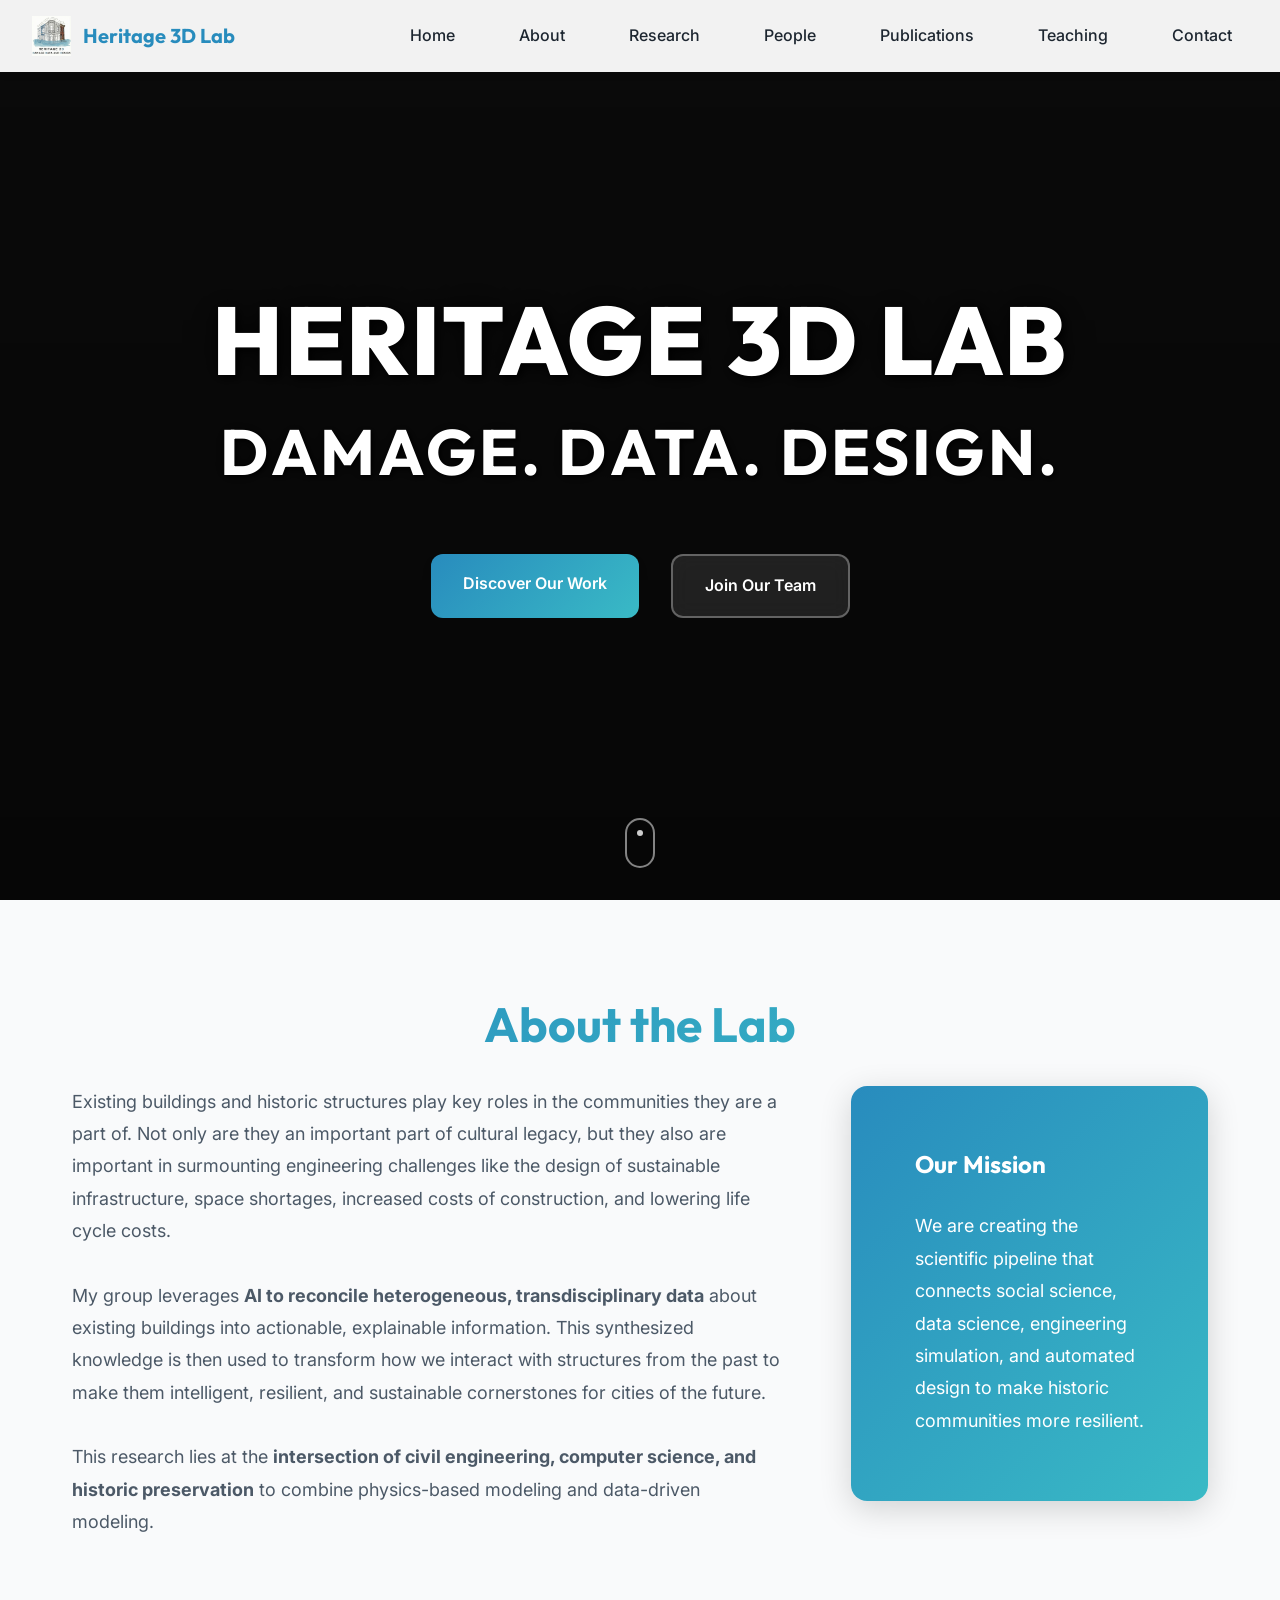
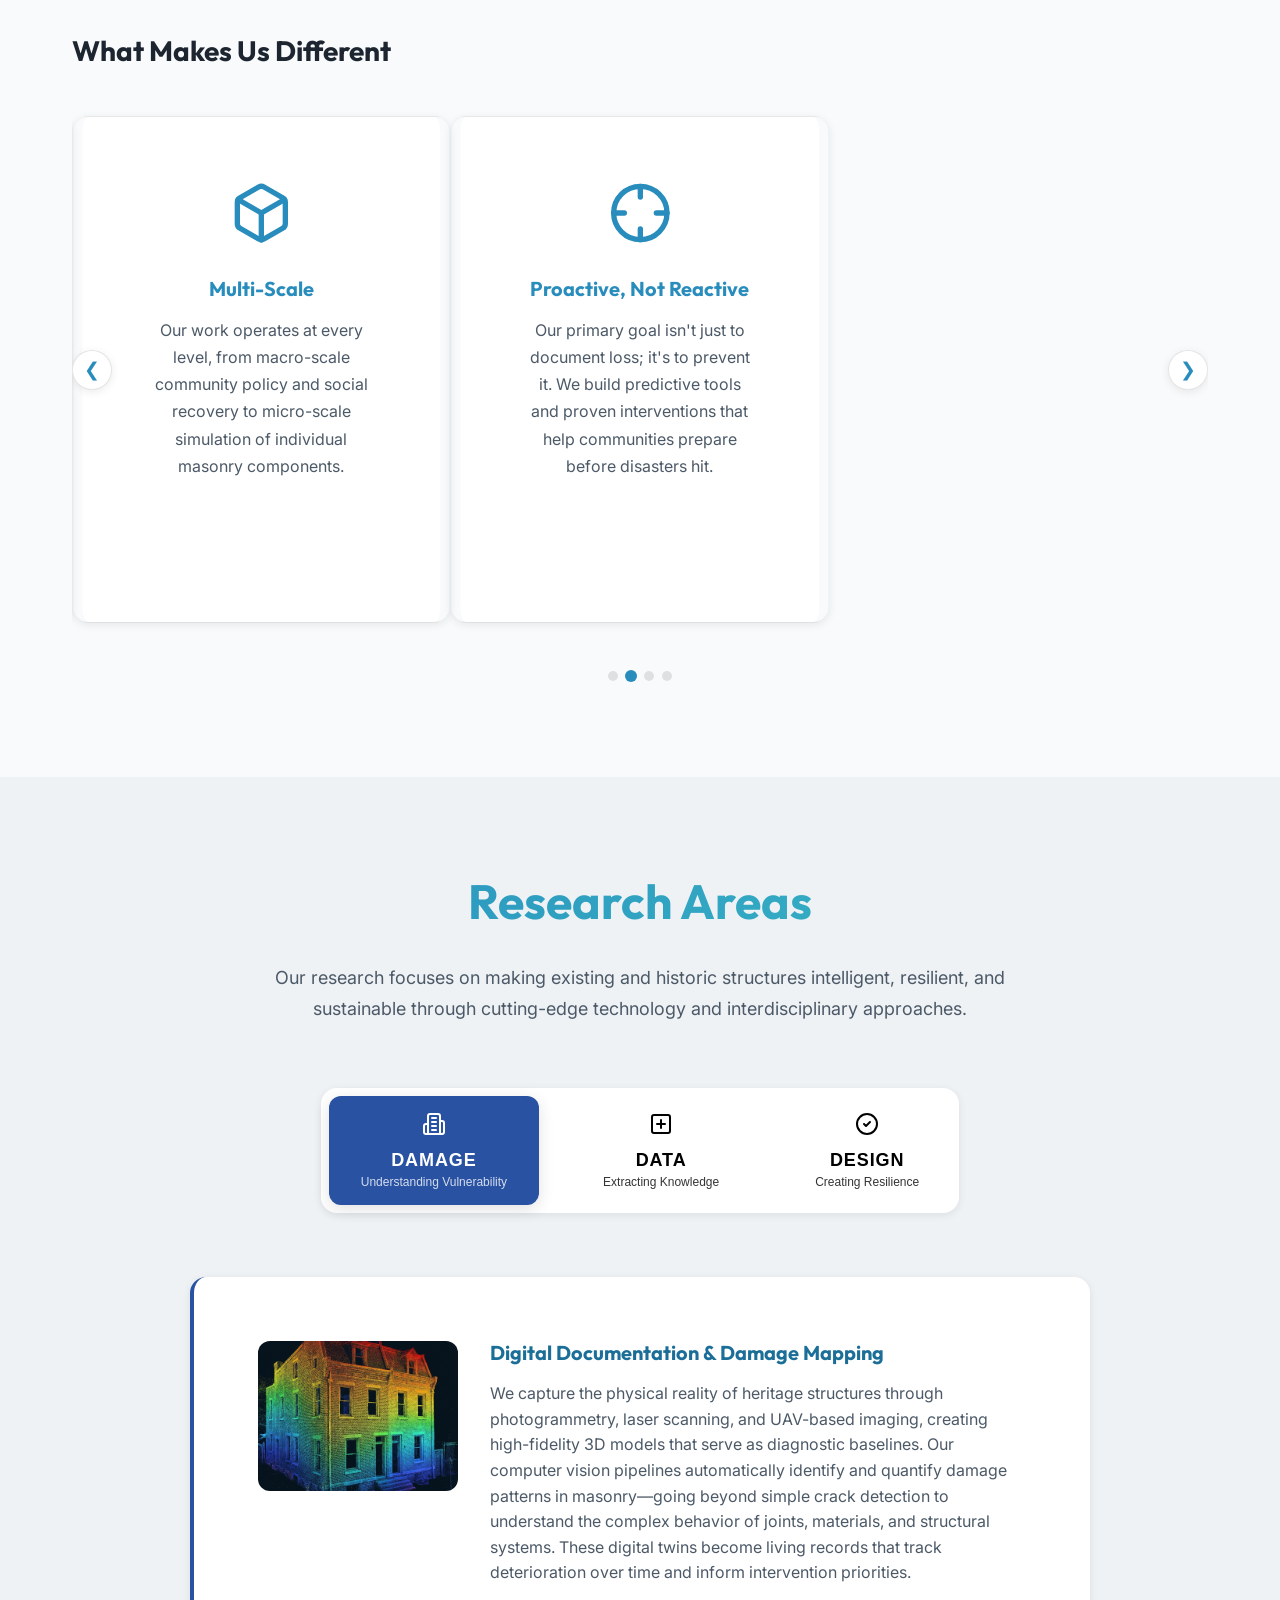
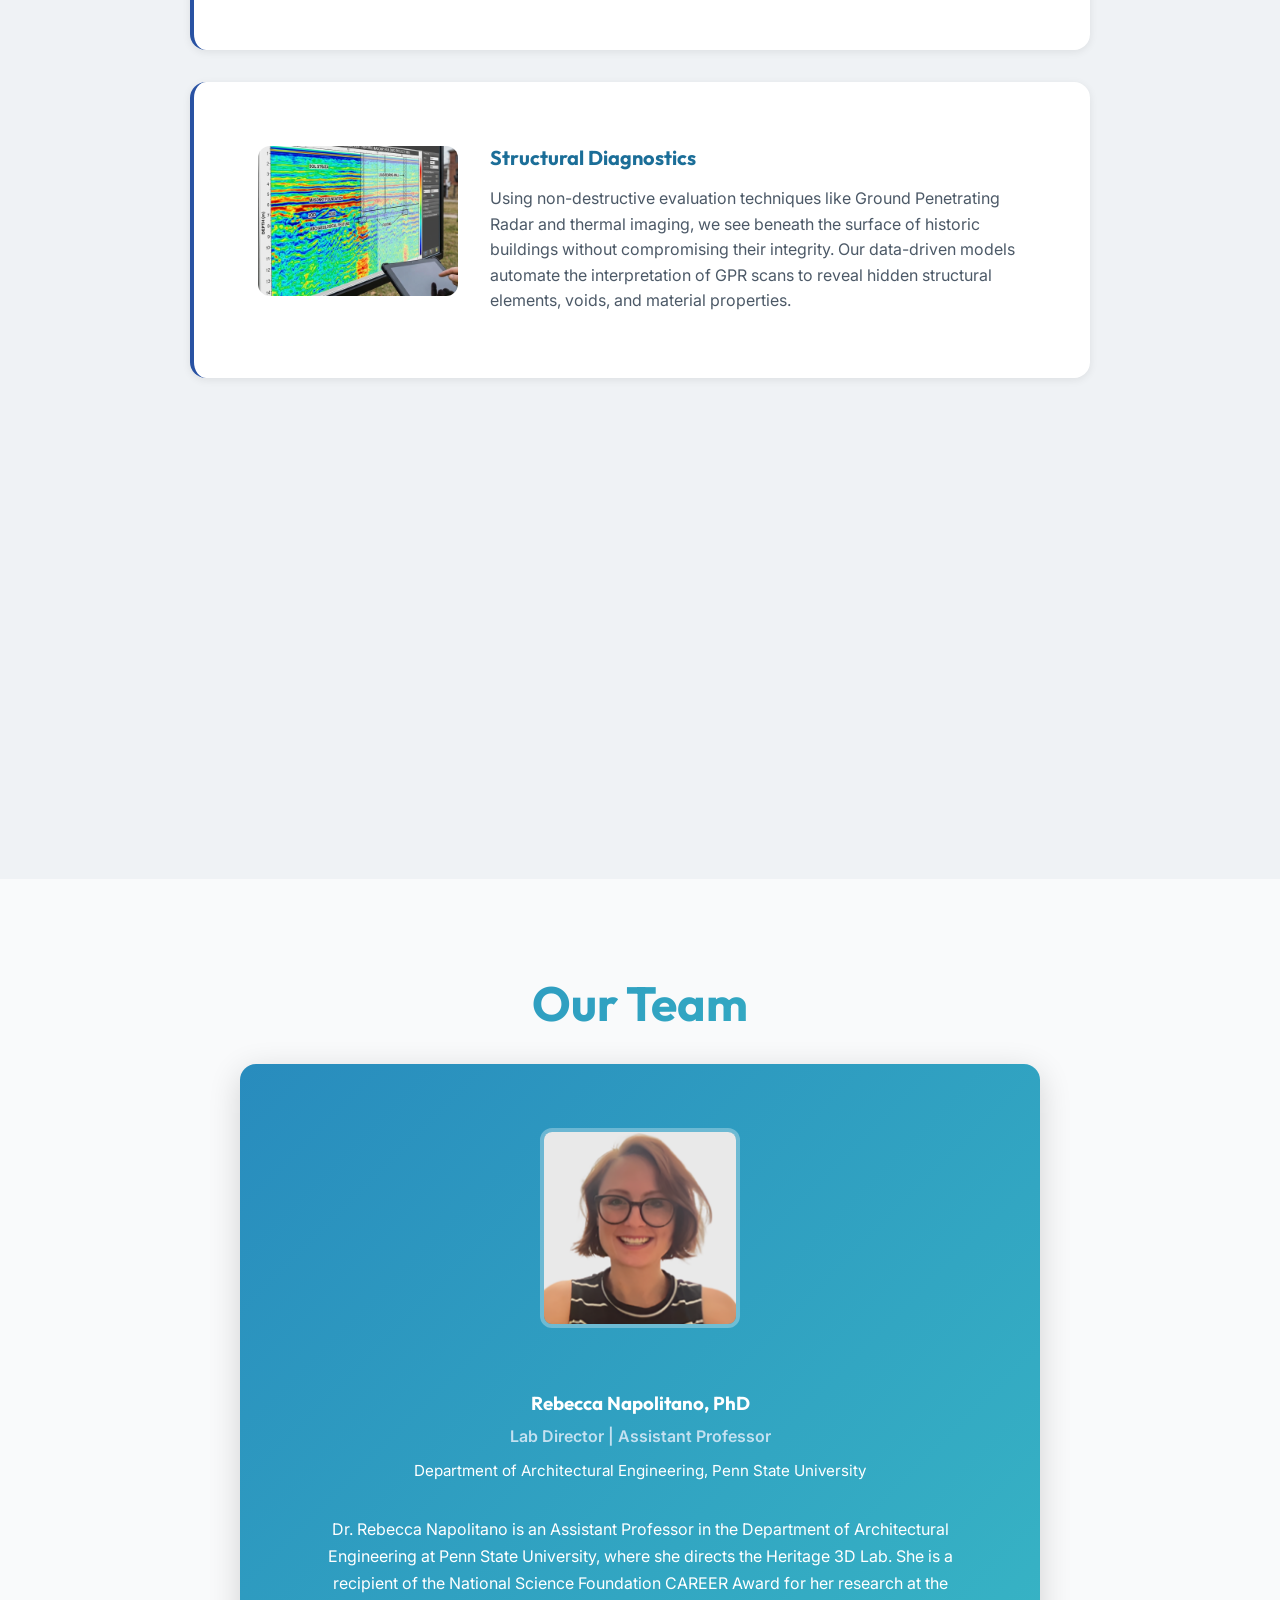
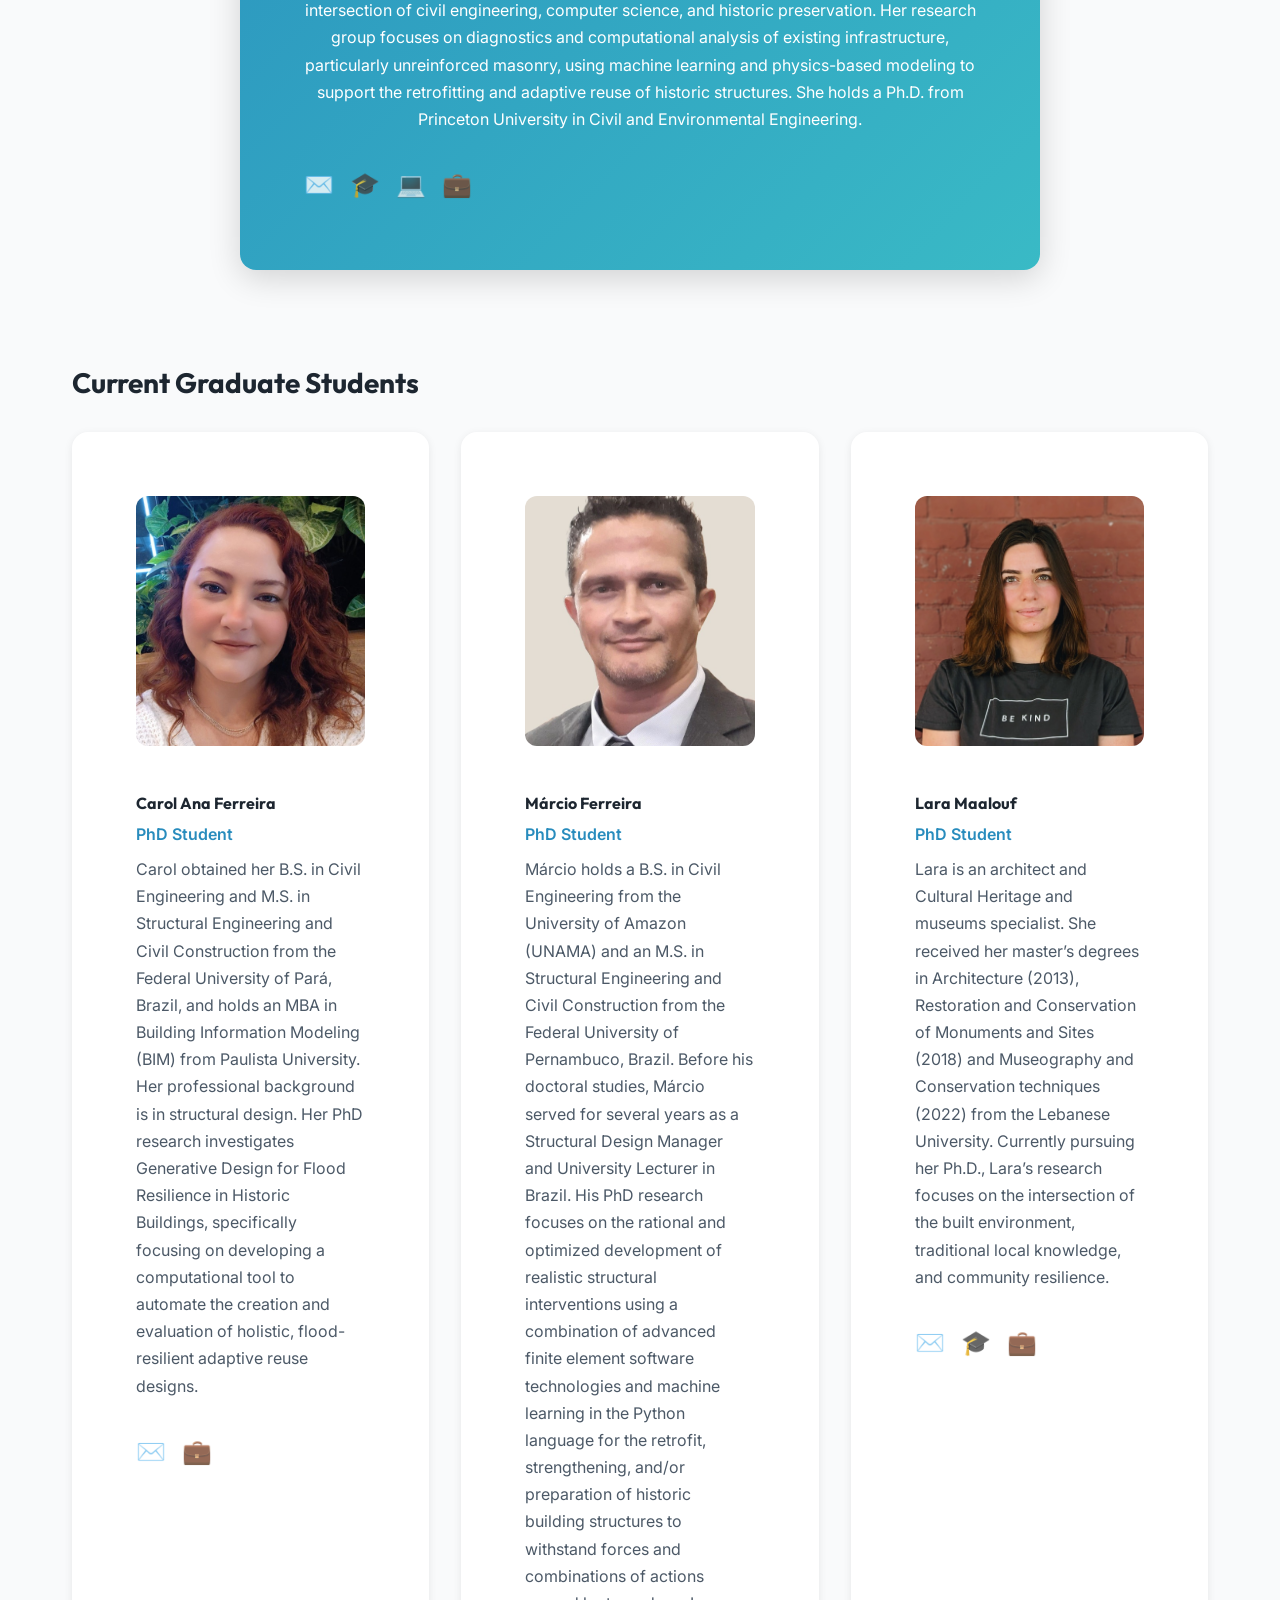
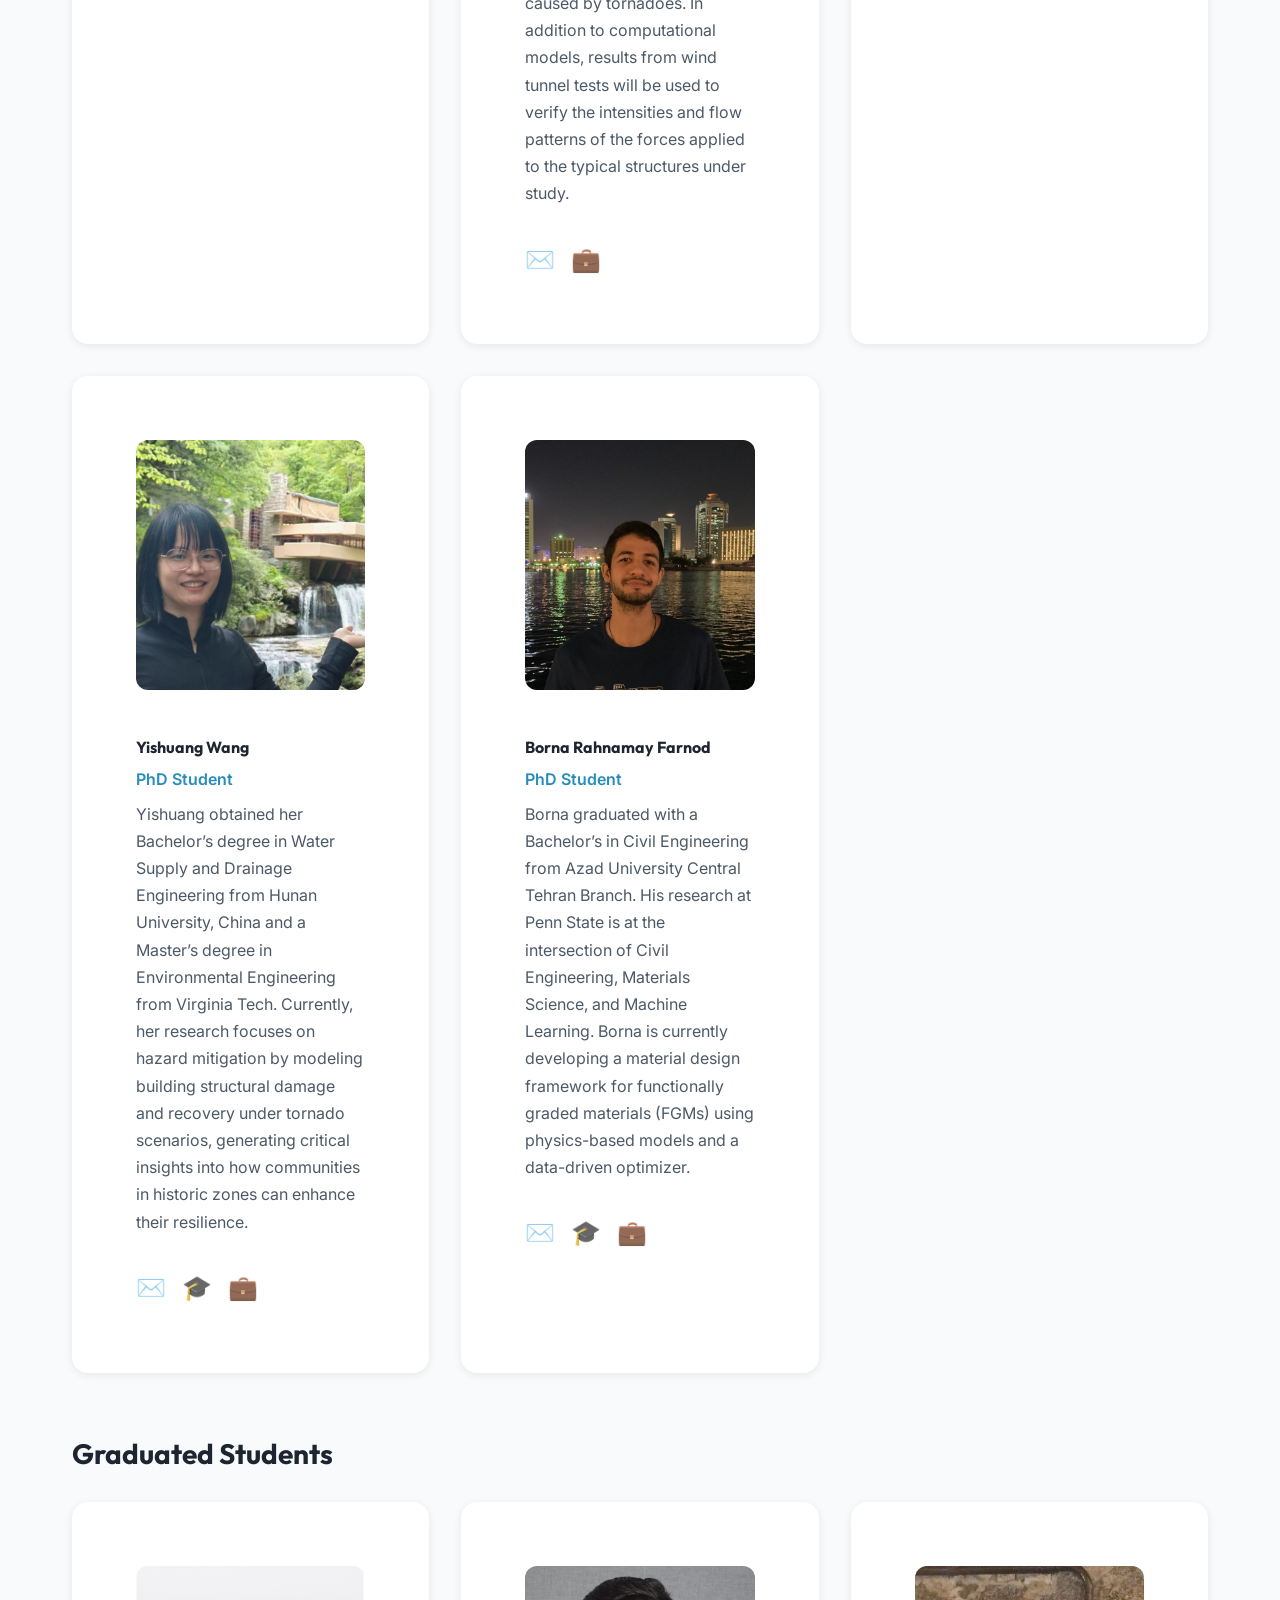
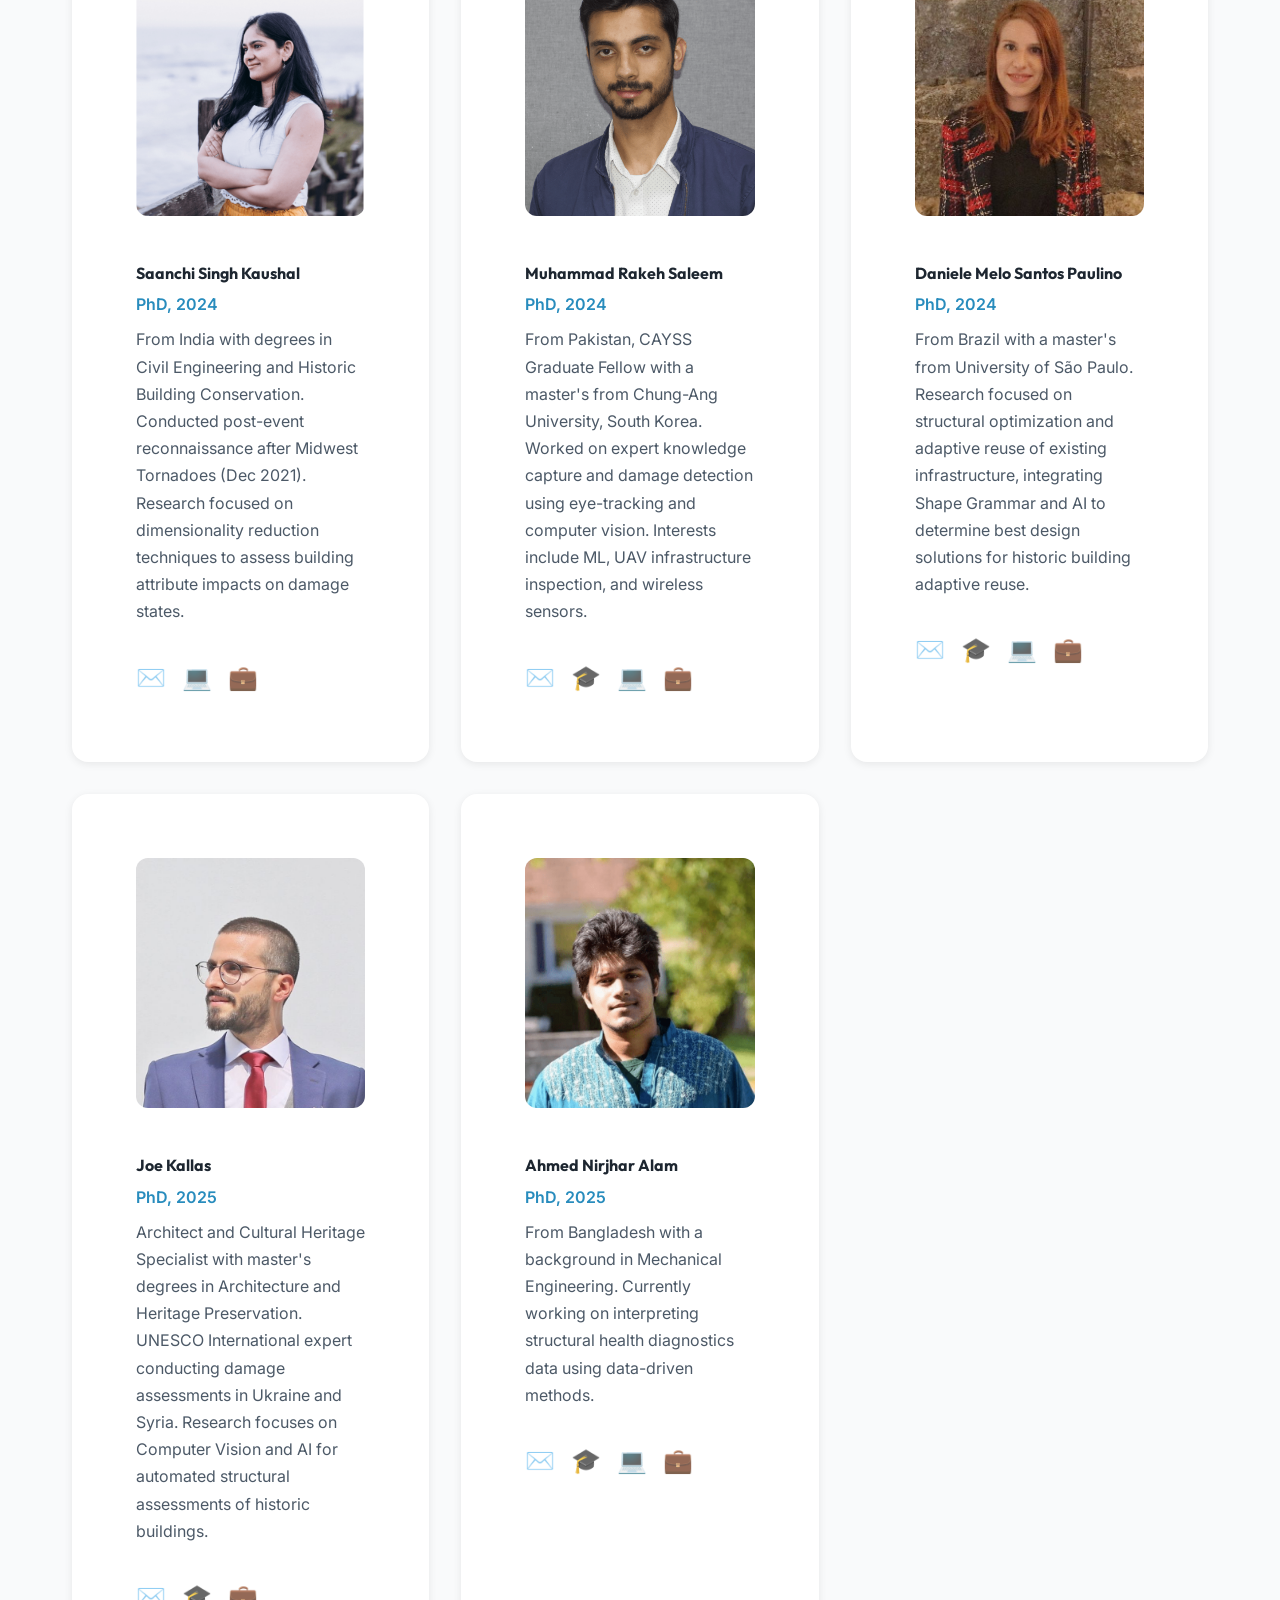
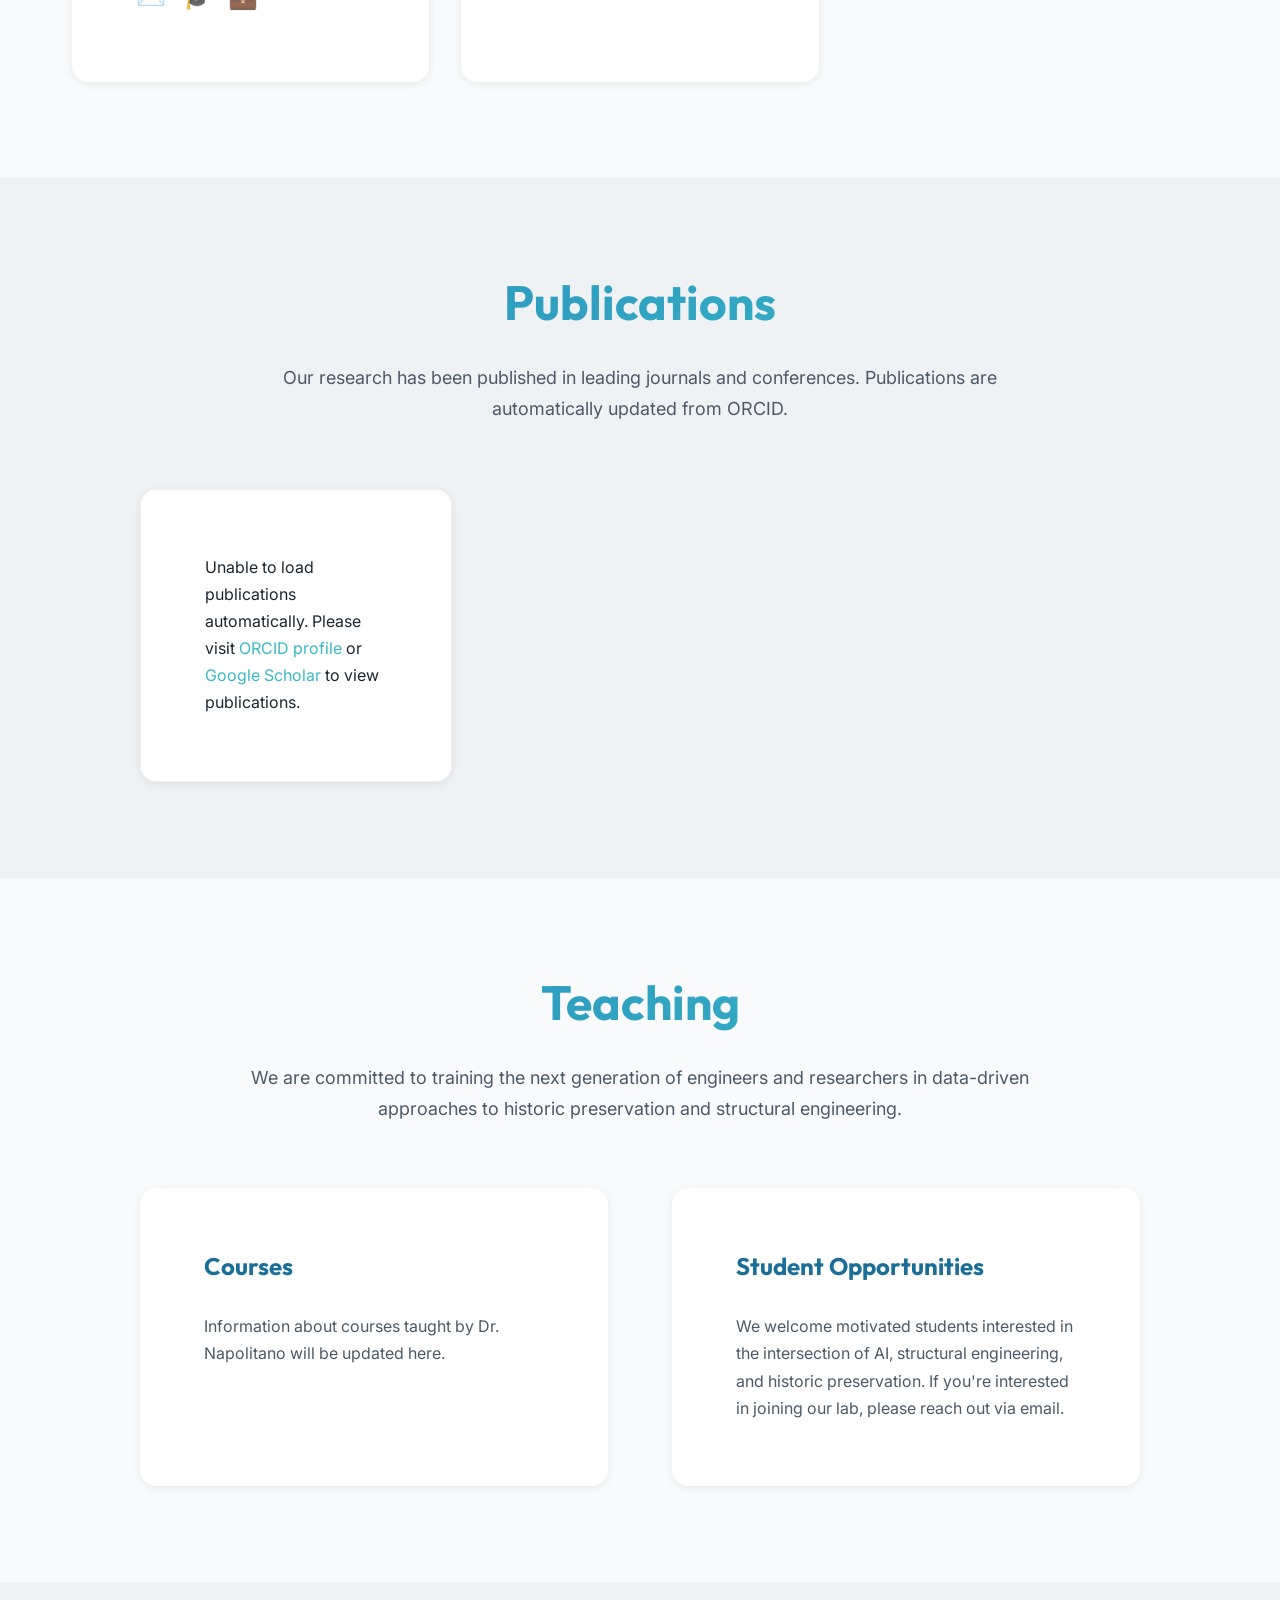
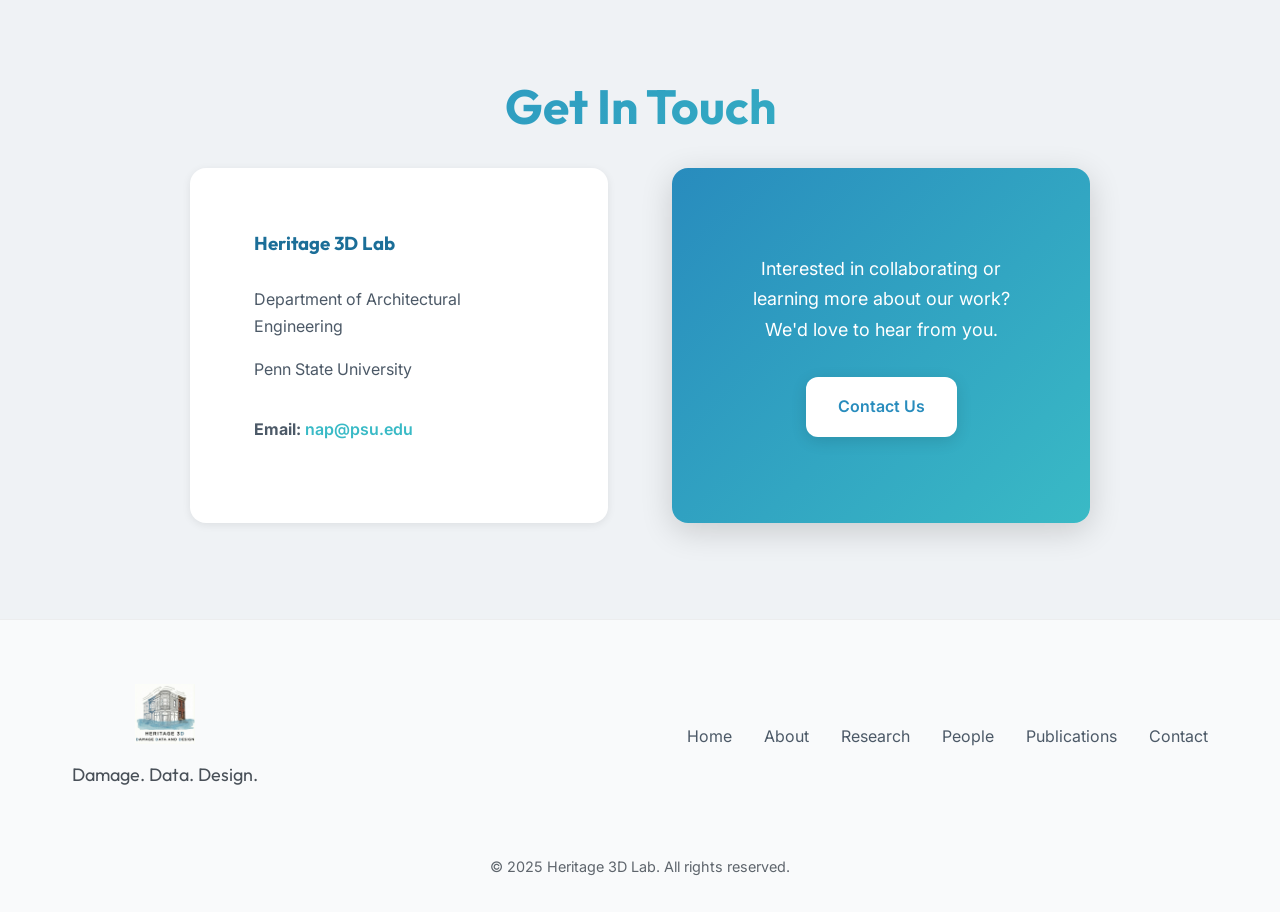
==== commit 0a48b22a: "Add Google Scholar link for Yishuang Wang" ====
--- a/index.html
+++ b/index.html
@@ -527,6 +527,8 @@
                         </p>
                         <div class="person-links">
                             <a href="mailto:ymw5459@psu.edu" class="person-link" title="Email">✉️</a>
+                            <a href="https://scholar.google.com/citations?user=xGwk4T4AAAAJ&hl=en&oi=ao" target="_blank"
+                                class="person-link" title="Google Scholar">🎓</a>
                             <a href="https://www.linkedin.com/in/yishuang-shaun-wang-e-i-t-leed-ga-57758613b/"
                                 target="_blank" class="person-link" title="LinkedIn">💼</a>
                         </div>
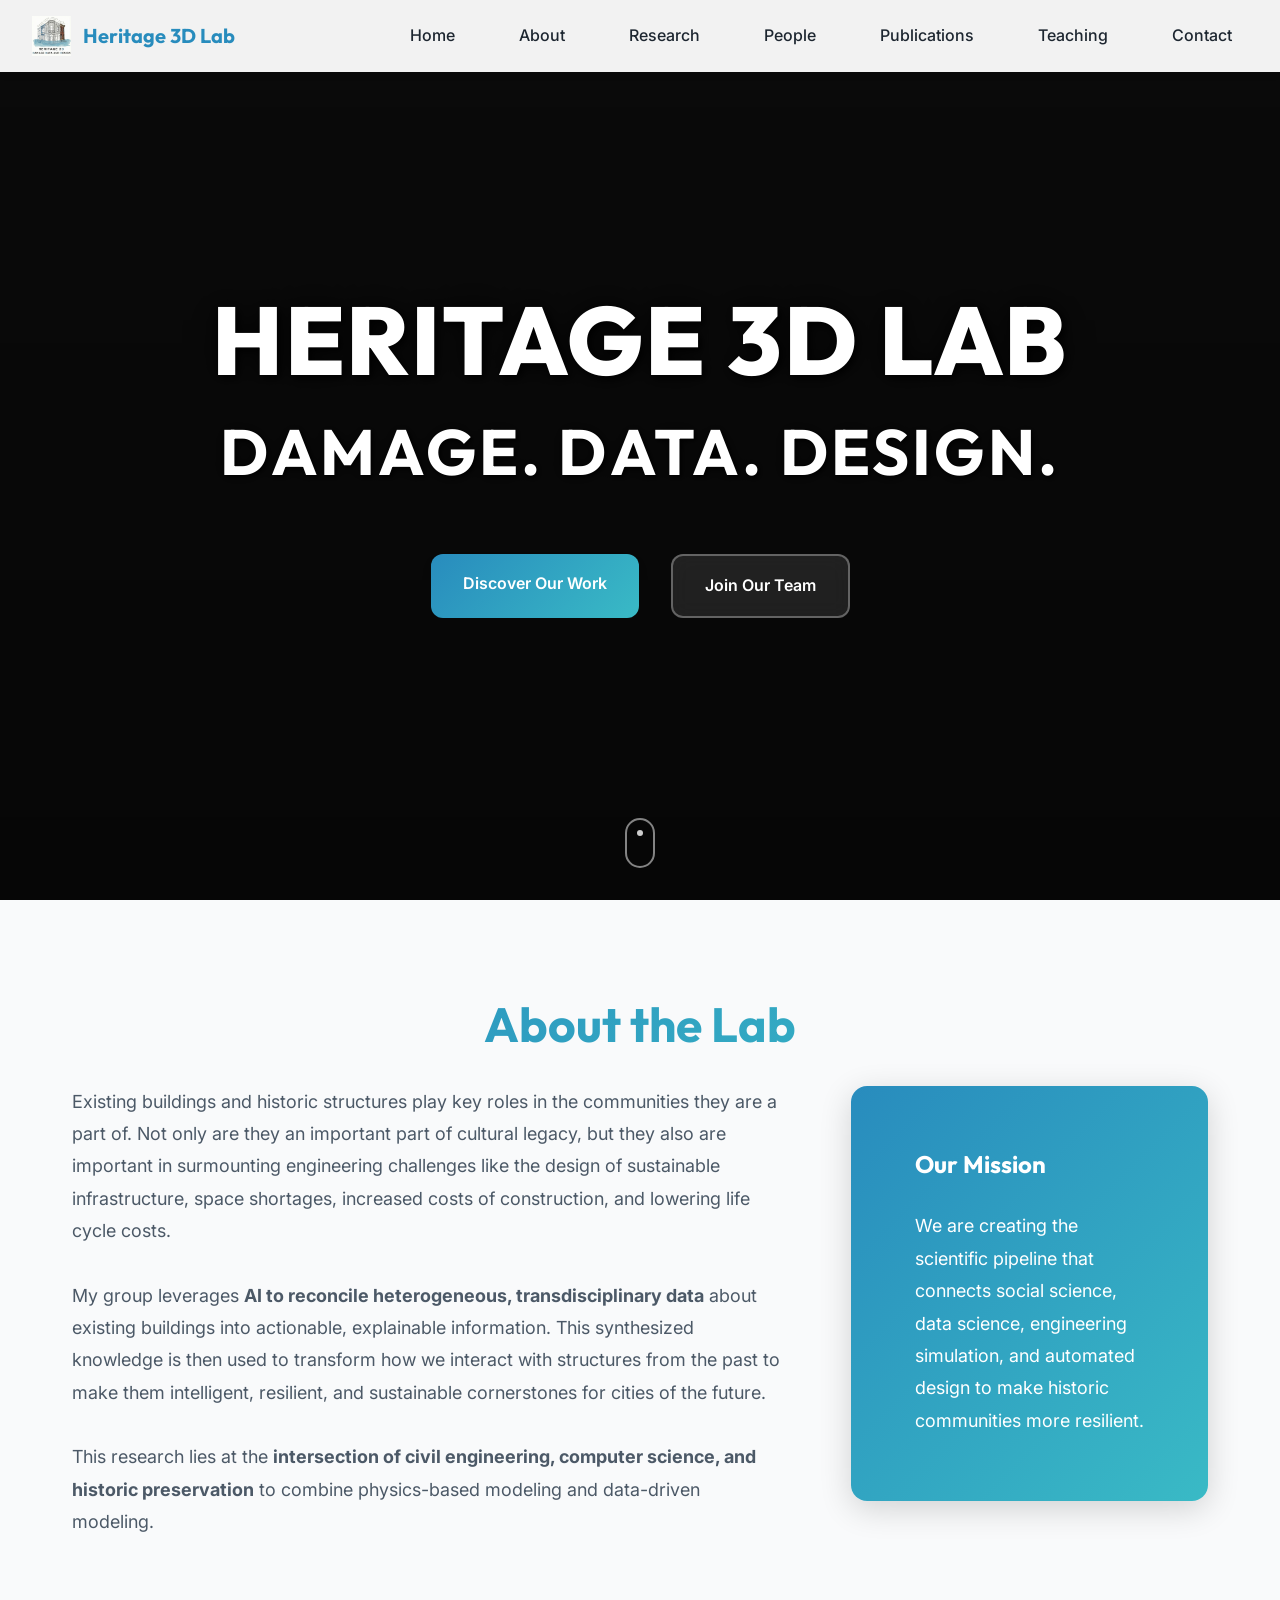
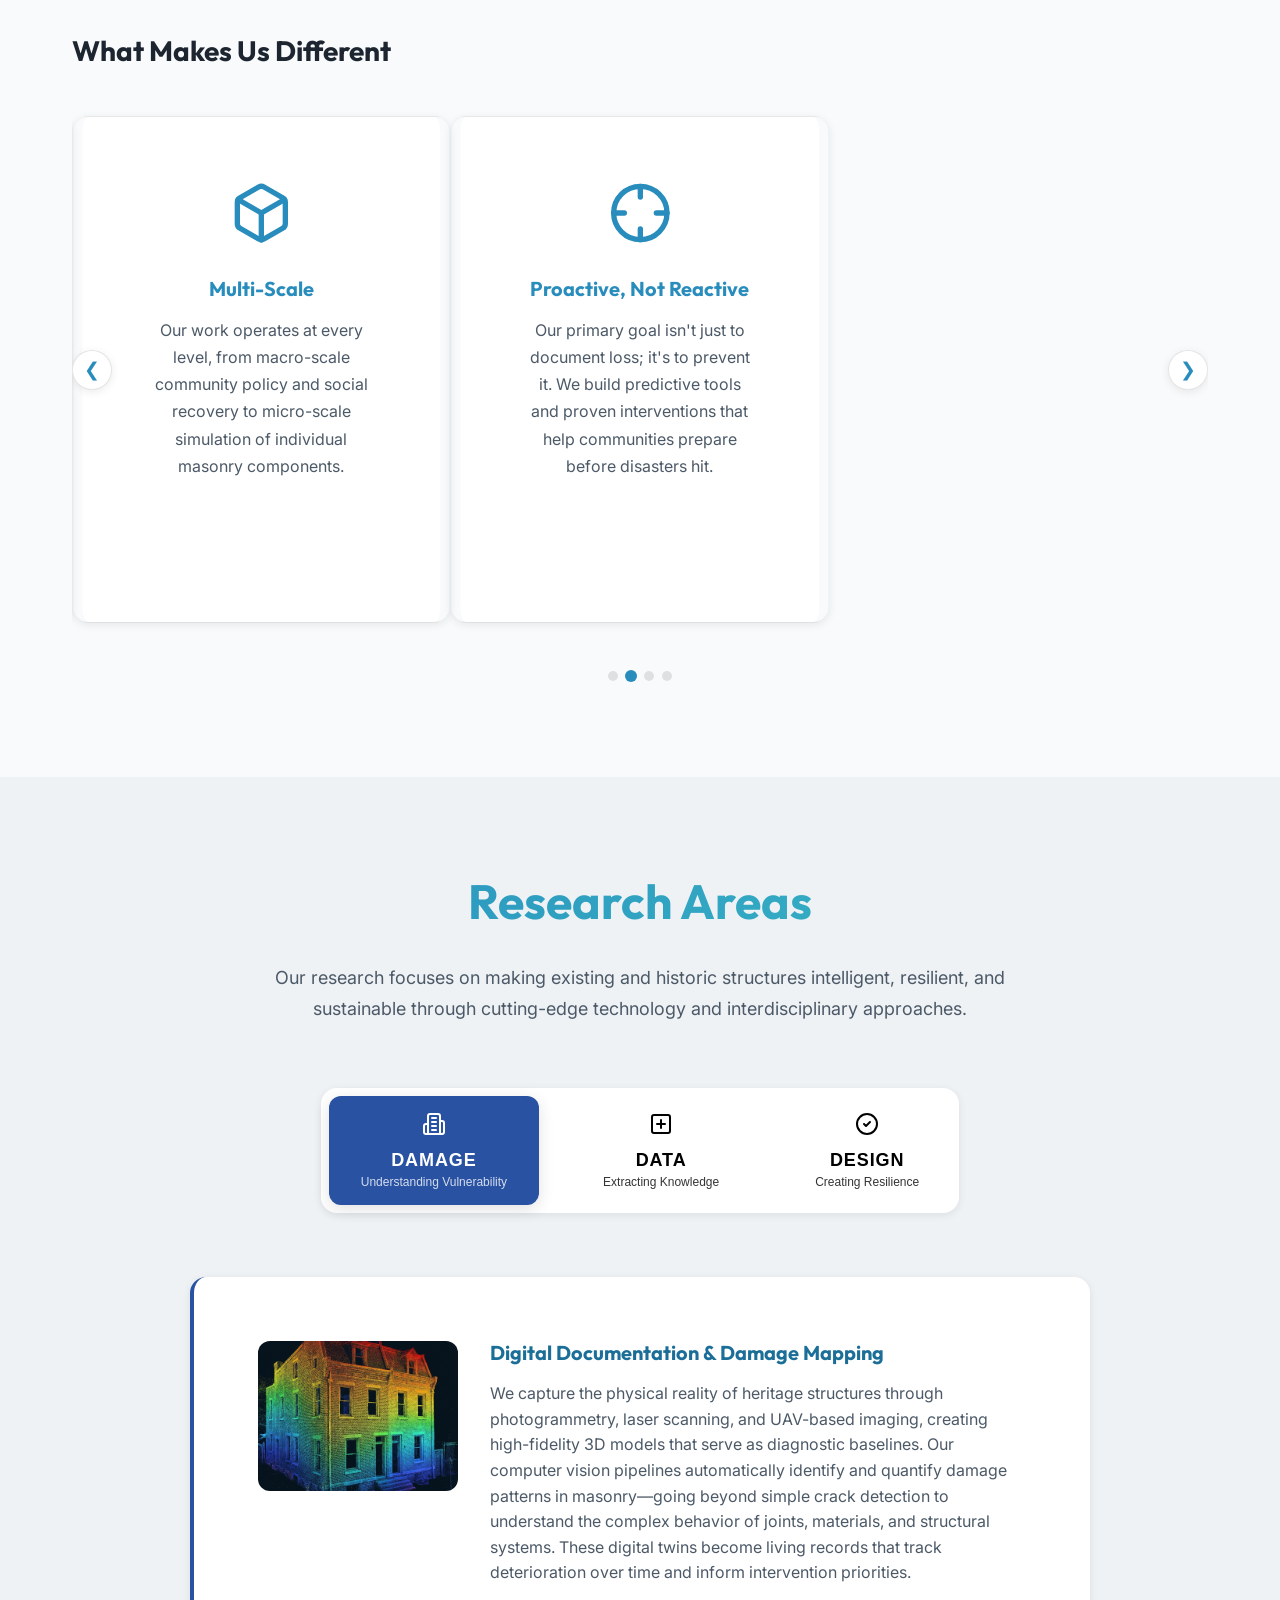
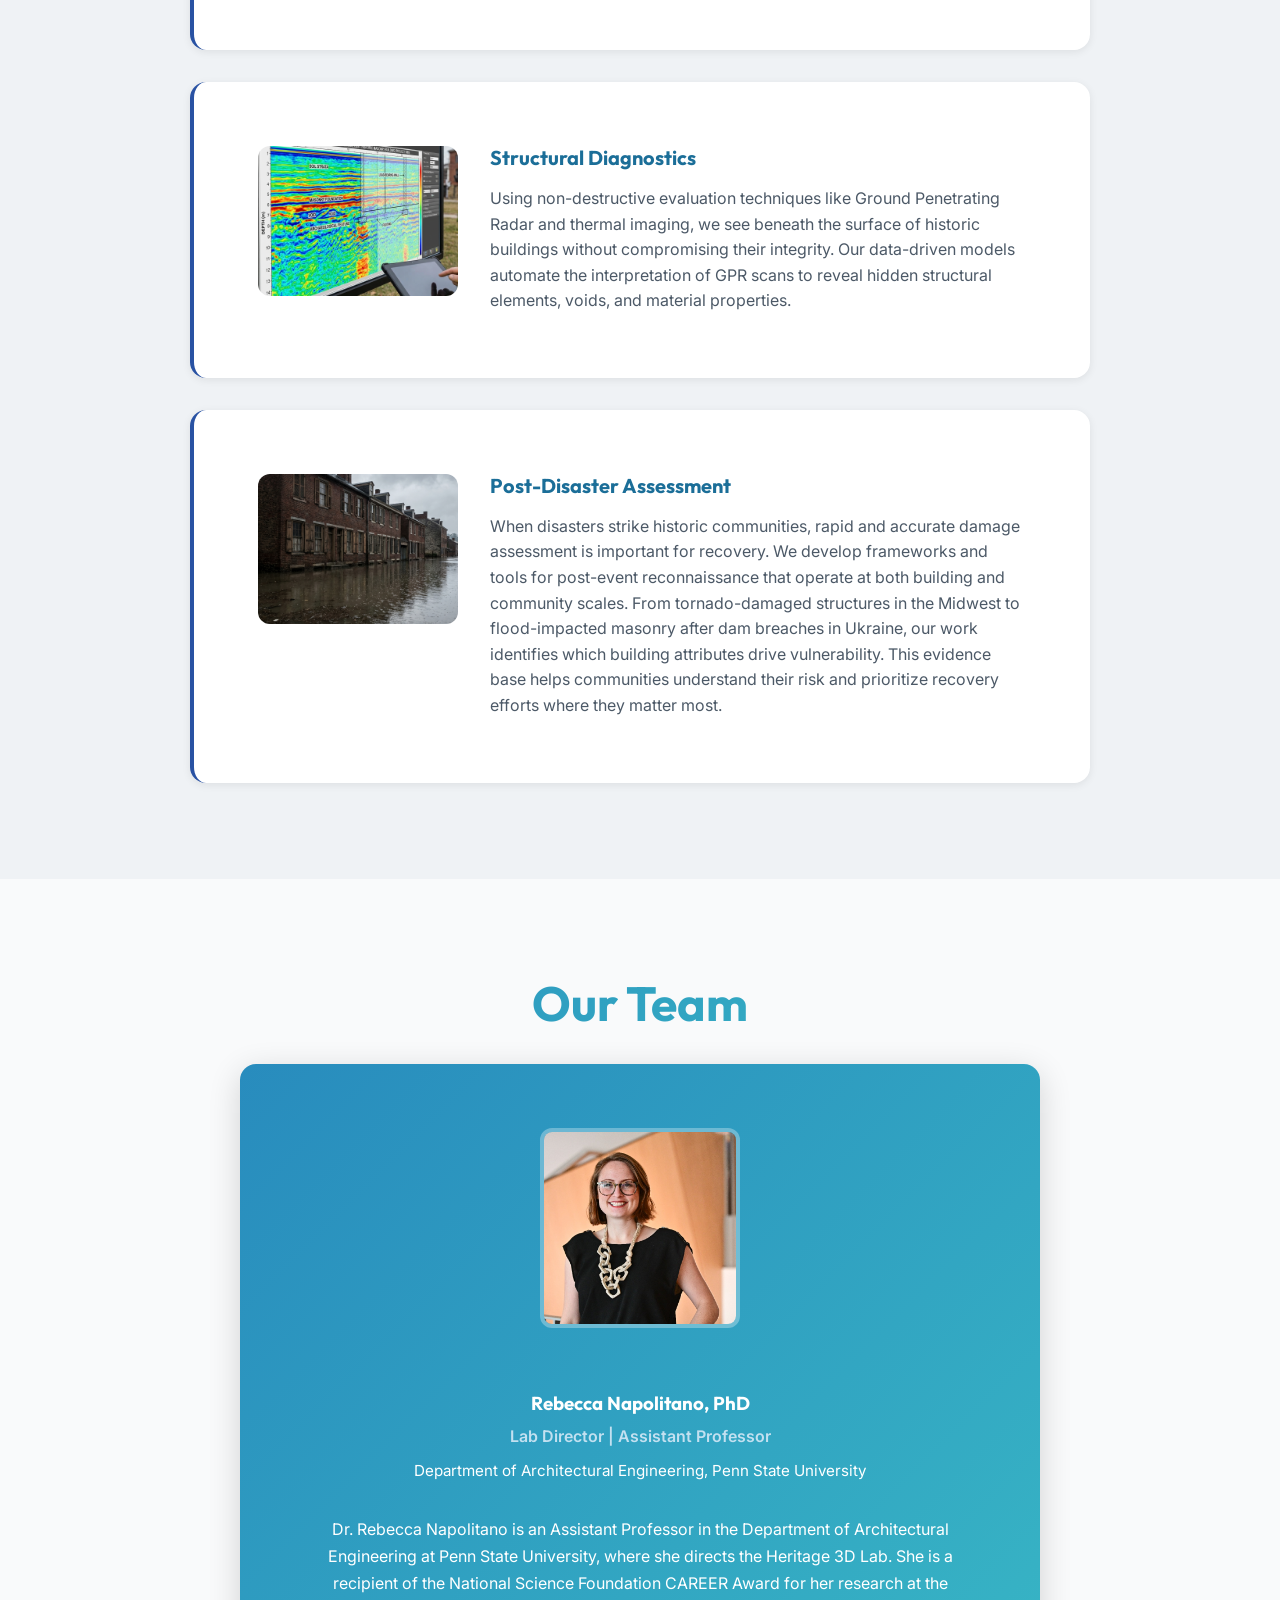
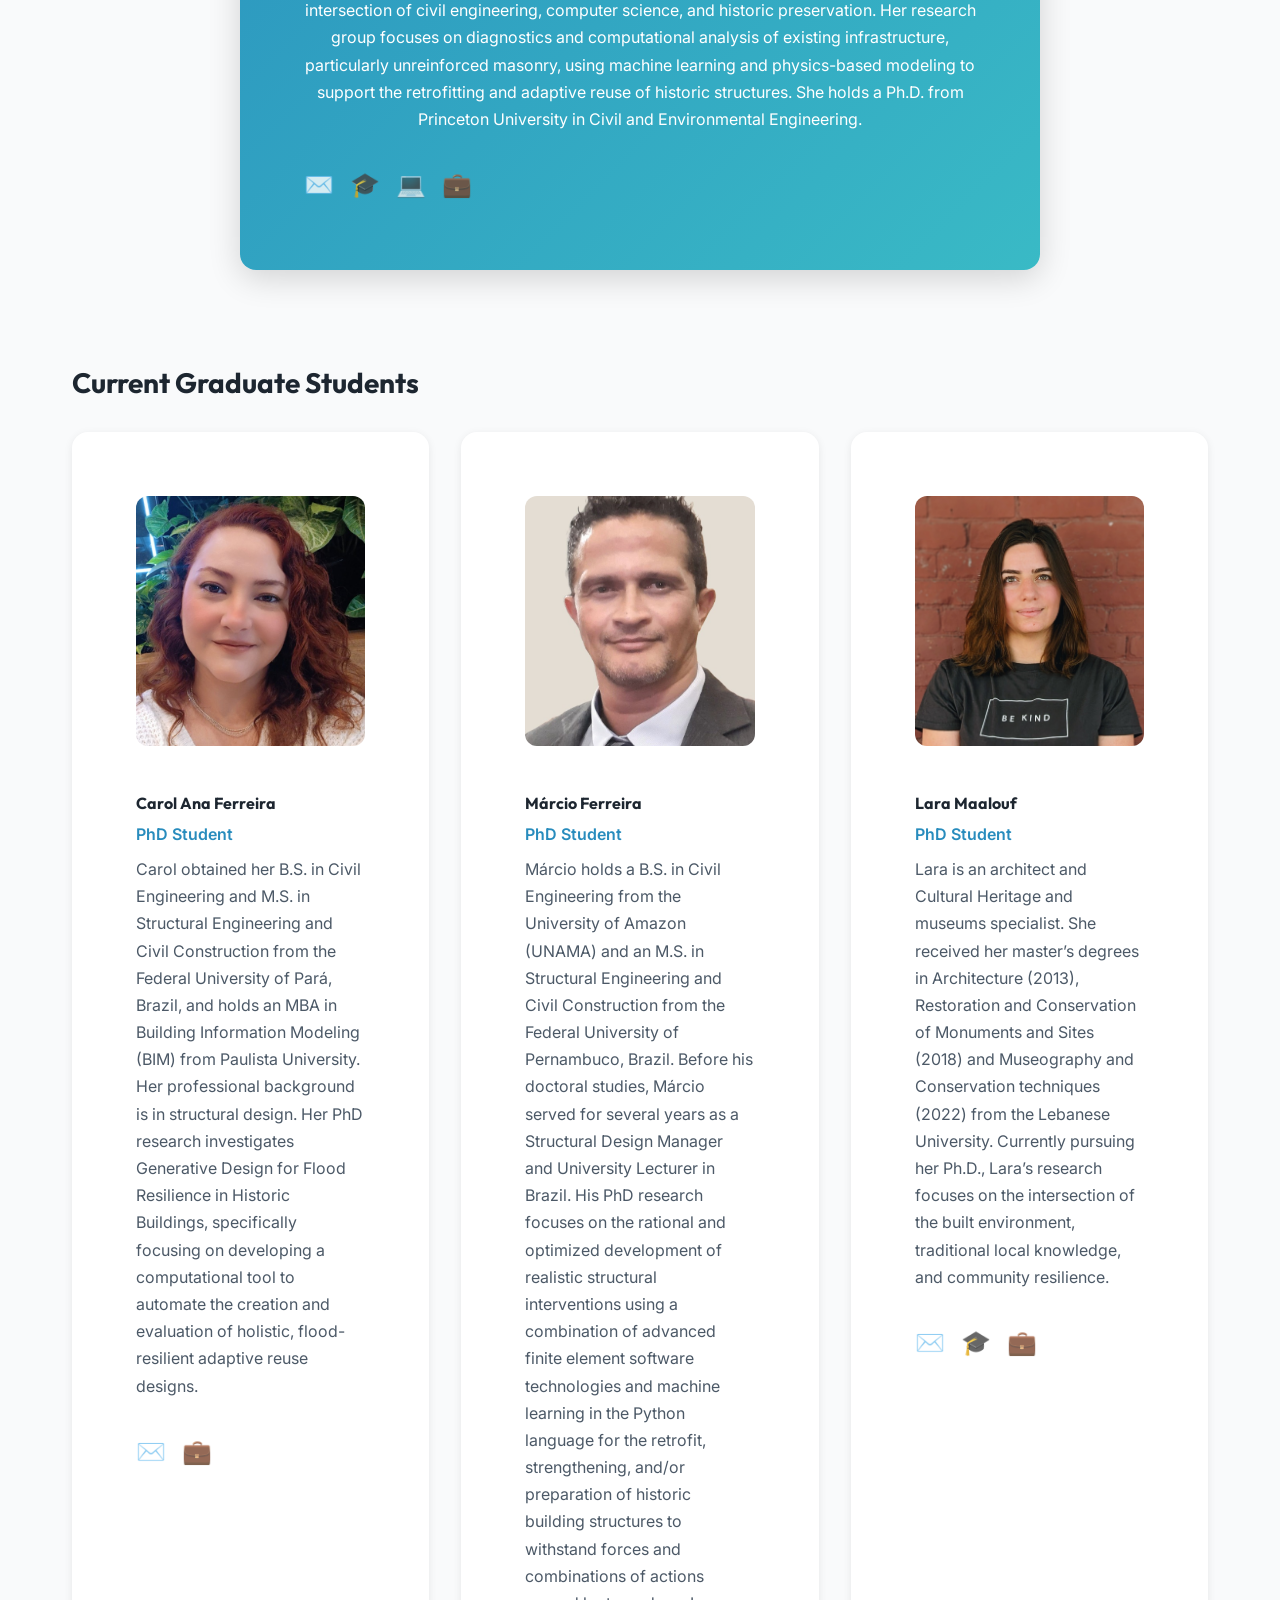
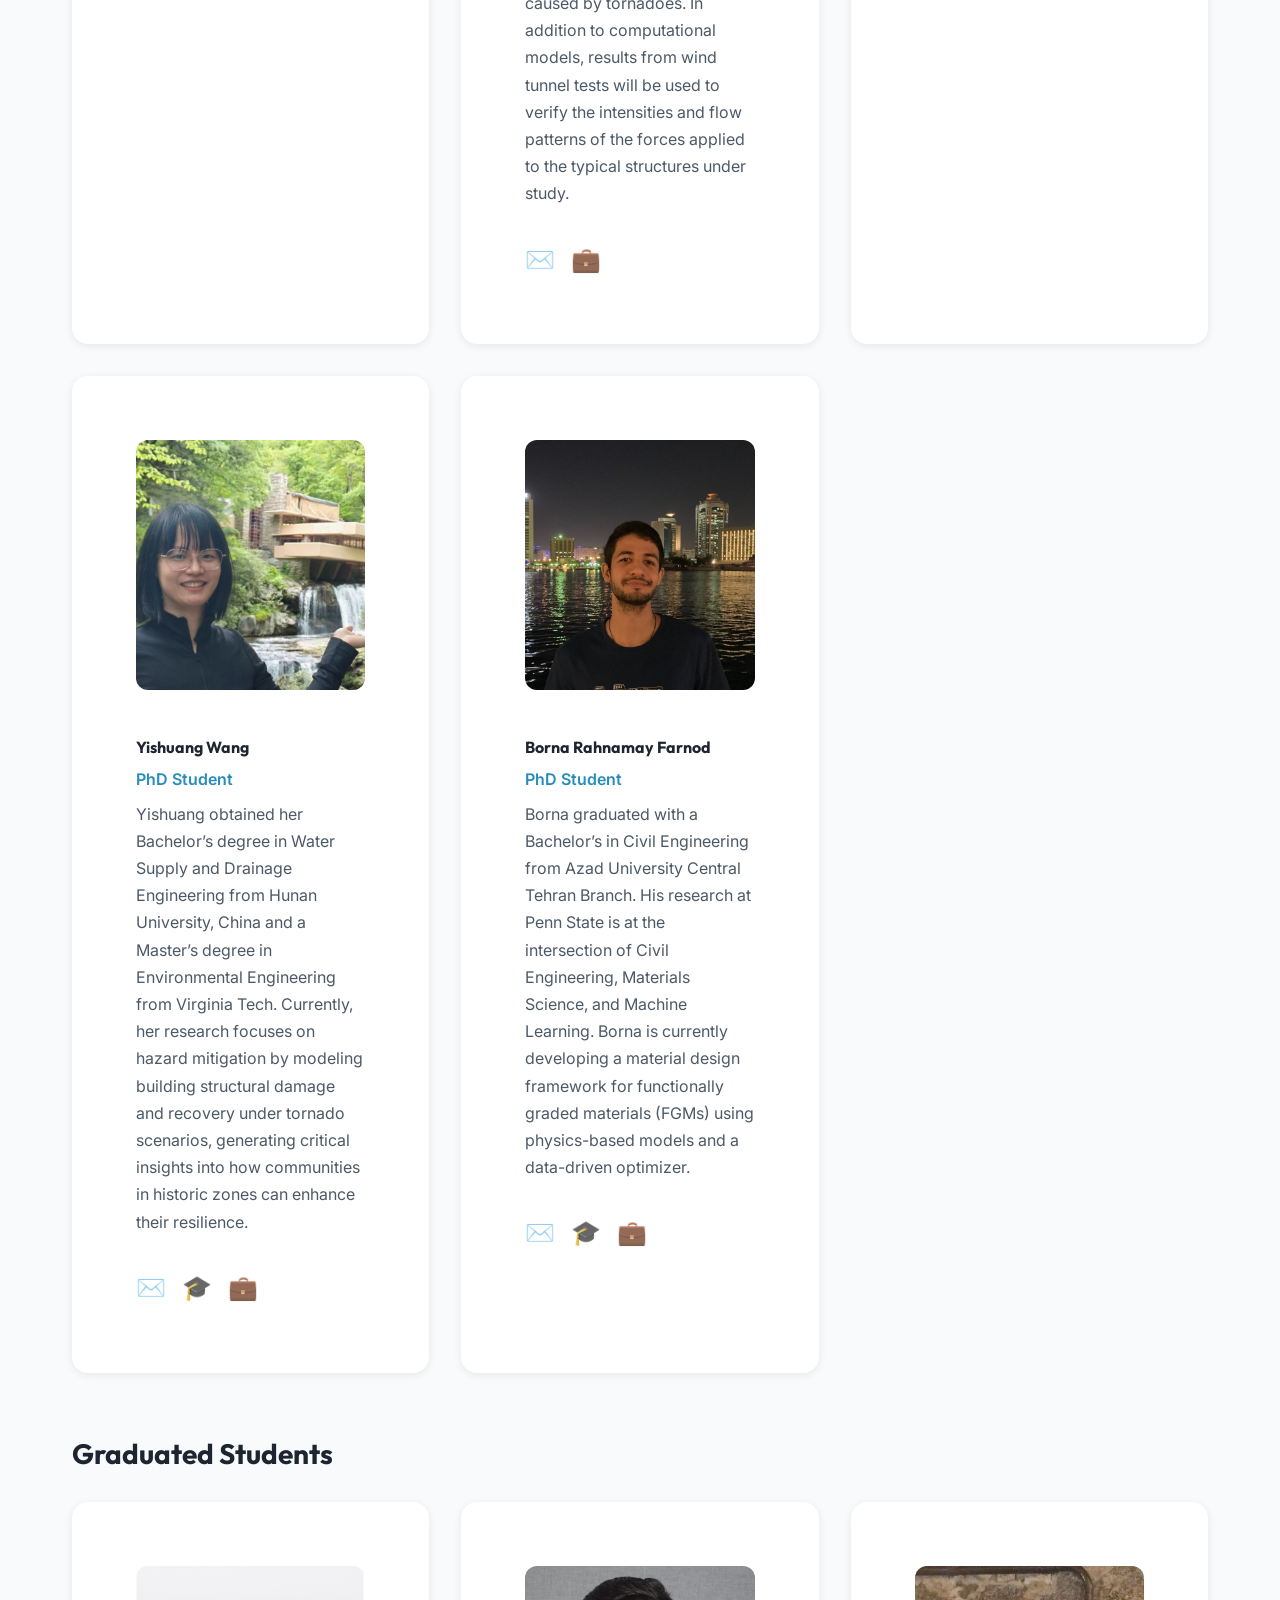
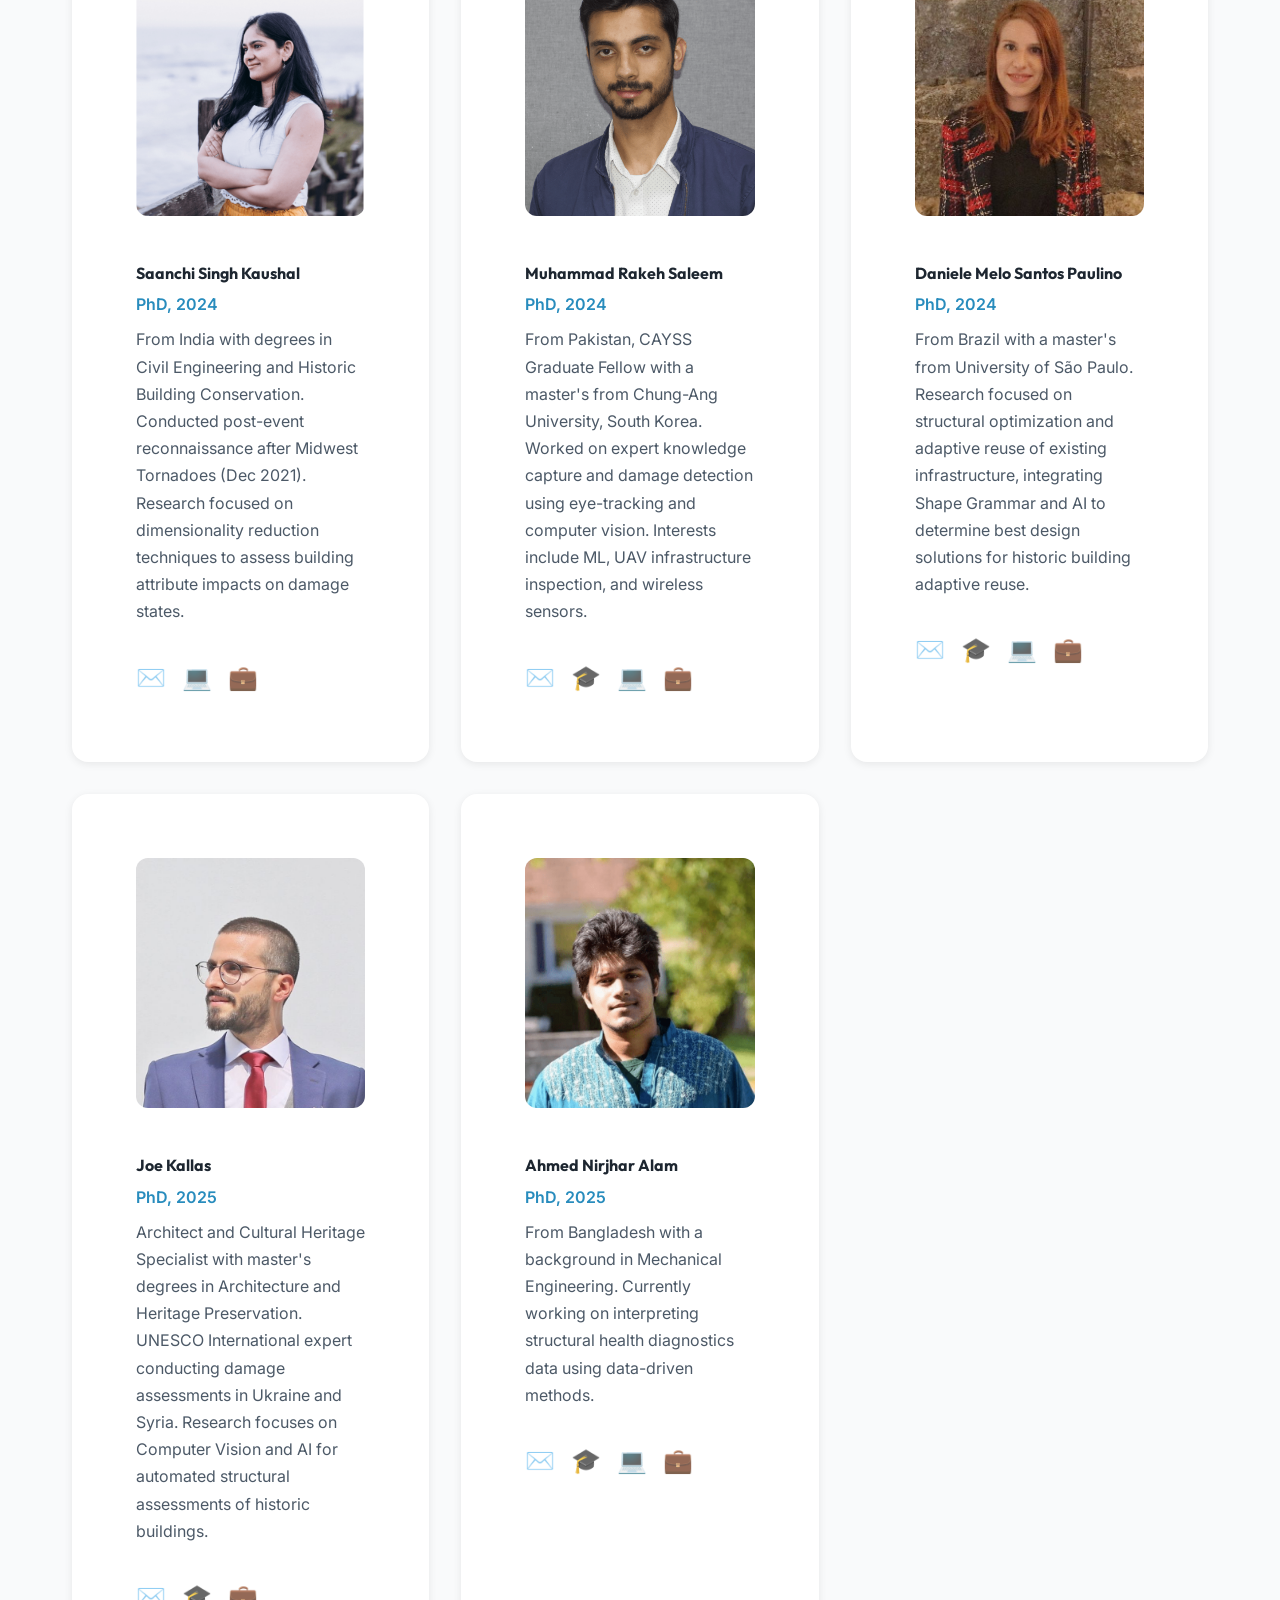
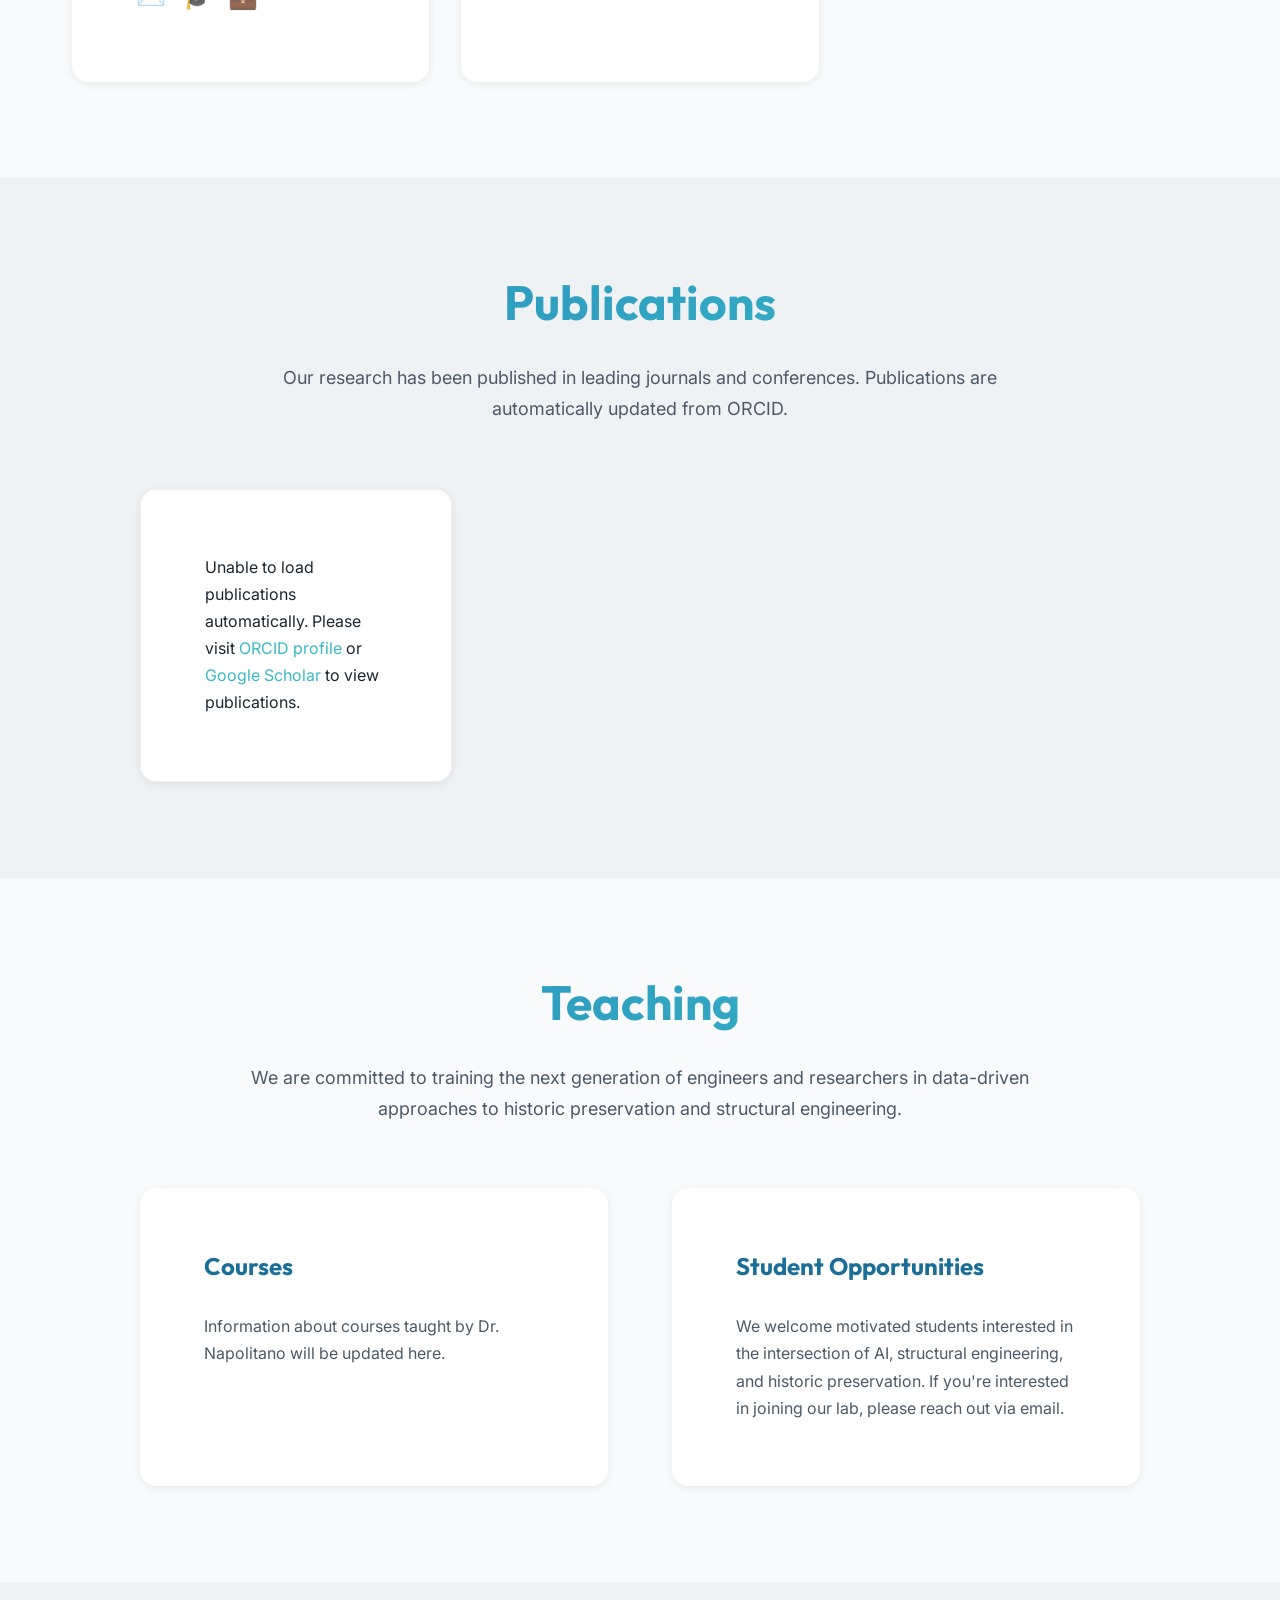
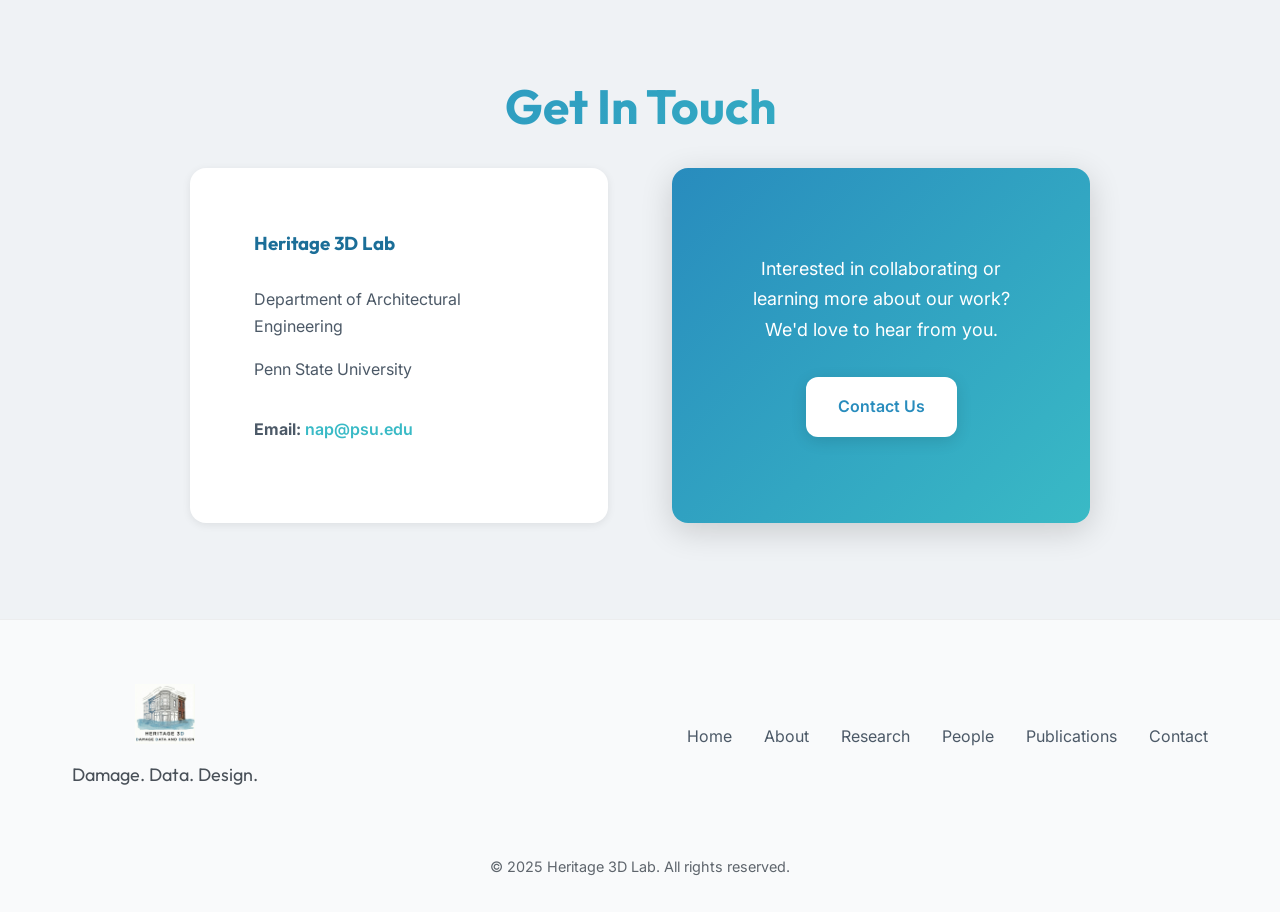
==== commit d03d9736: "Update profile picture for Rebecca Napolitano" ====
--- a/index.html
+++ b/index.html
@@ -411,7 +411,7 @@
             <!-- Director -->
             <div class="director-section">
                 <div class="person-card director-card">
-                    <img src="images/people/rebecca_napolitano.png" alt="Rebecca Napolitano" class="person-photo">
+                    <img src="images/people/rebecca_napolitano.jpg" alt="Rebecca Napolitano" class="person-photo">
                     <div class="person-content">
                         <h3>Rebecca Napolitano, PhD</h3>
                         <p class="person-title">Lab Director | Assistant Professor</p>
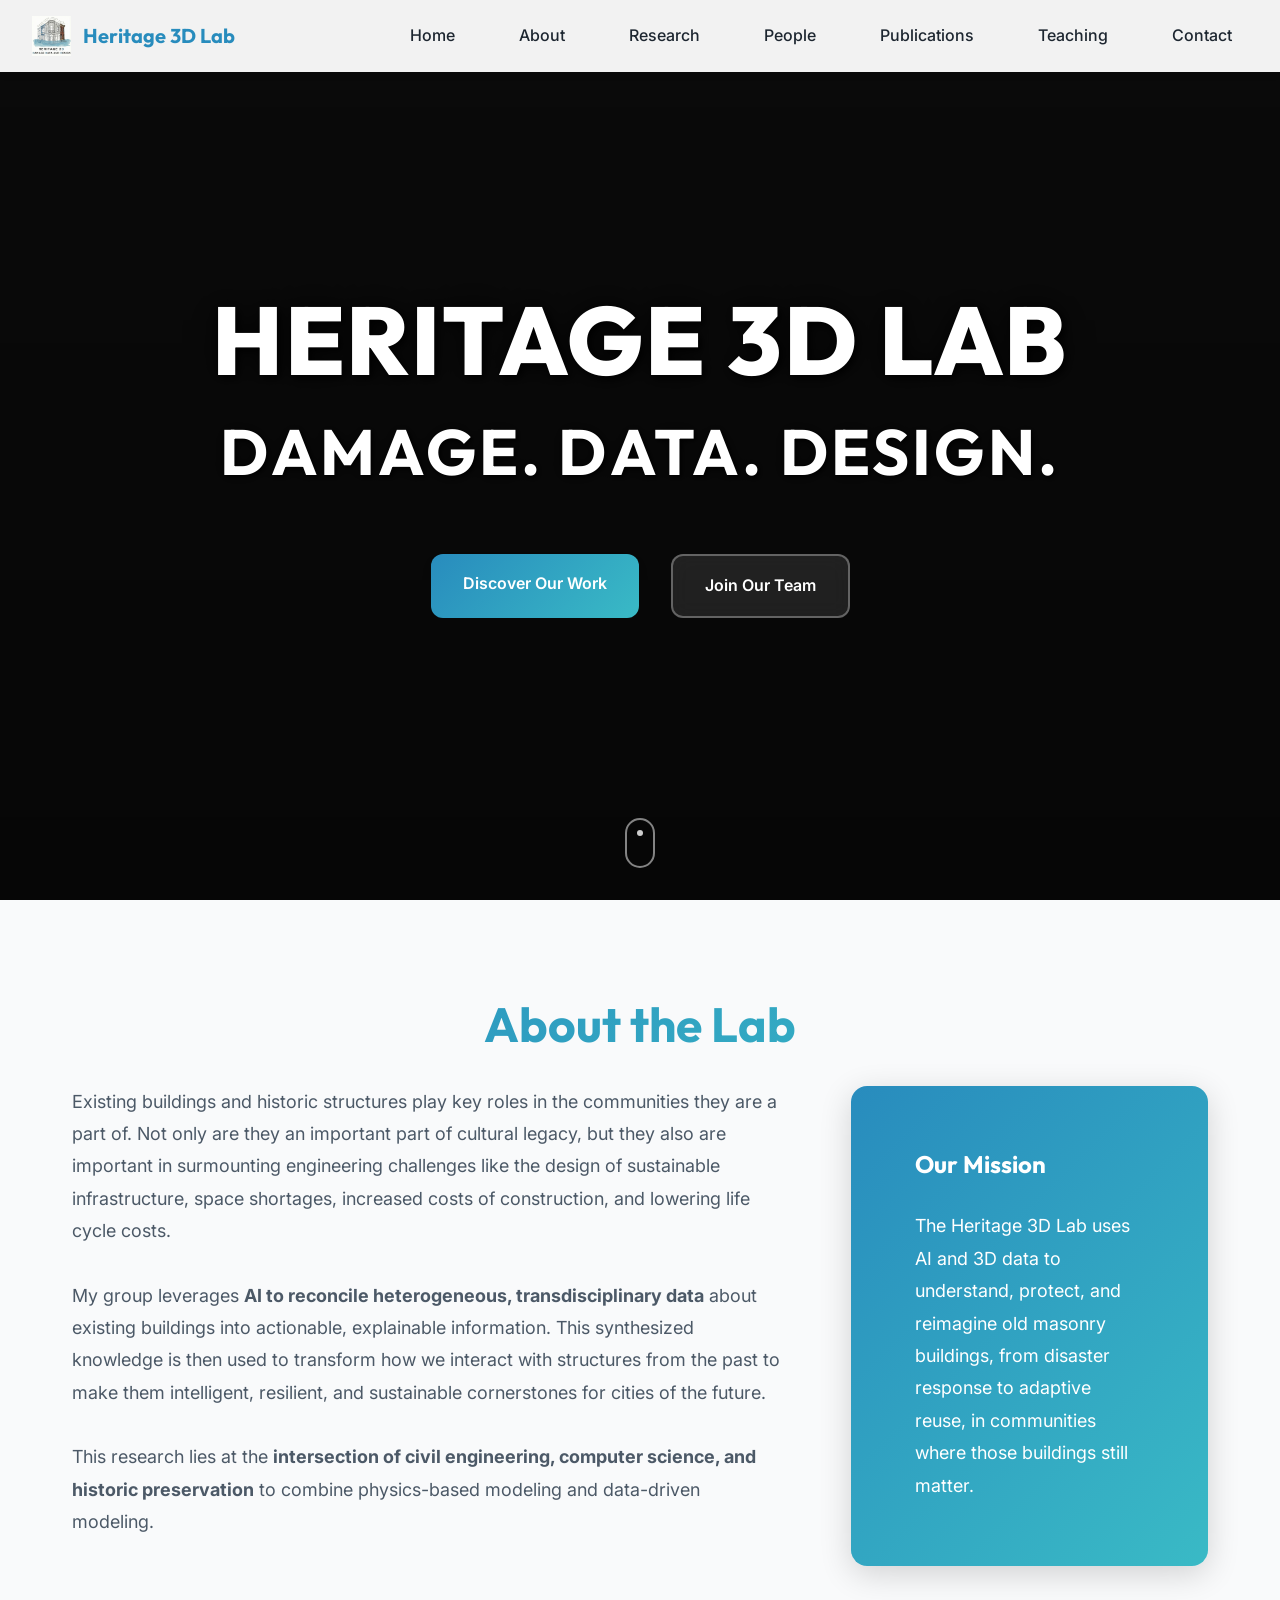
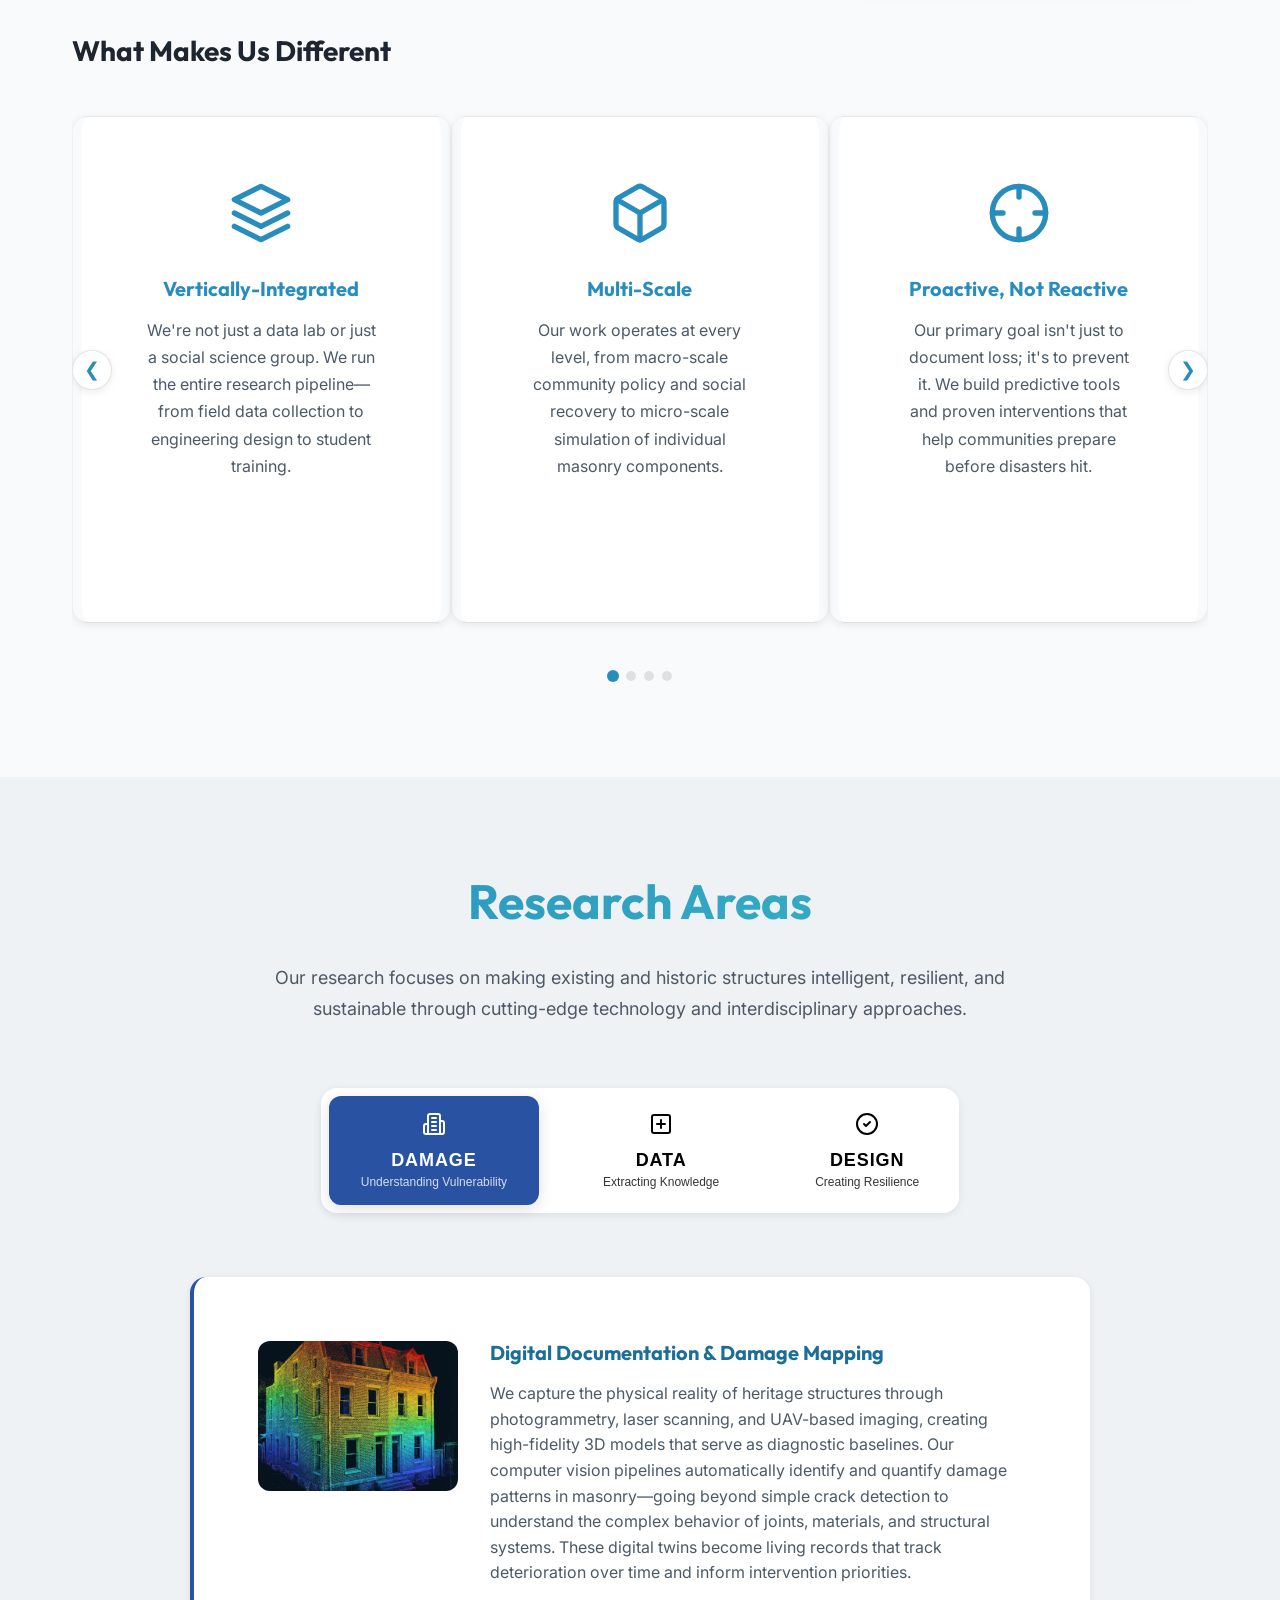
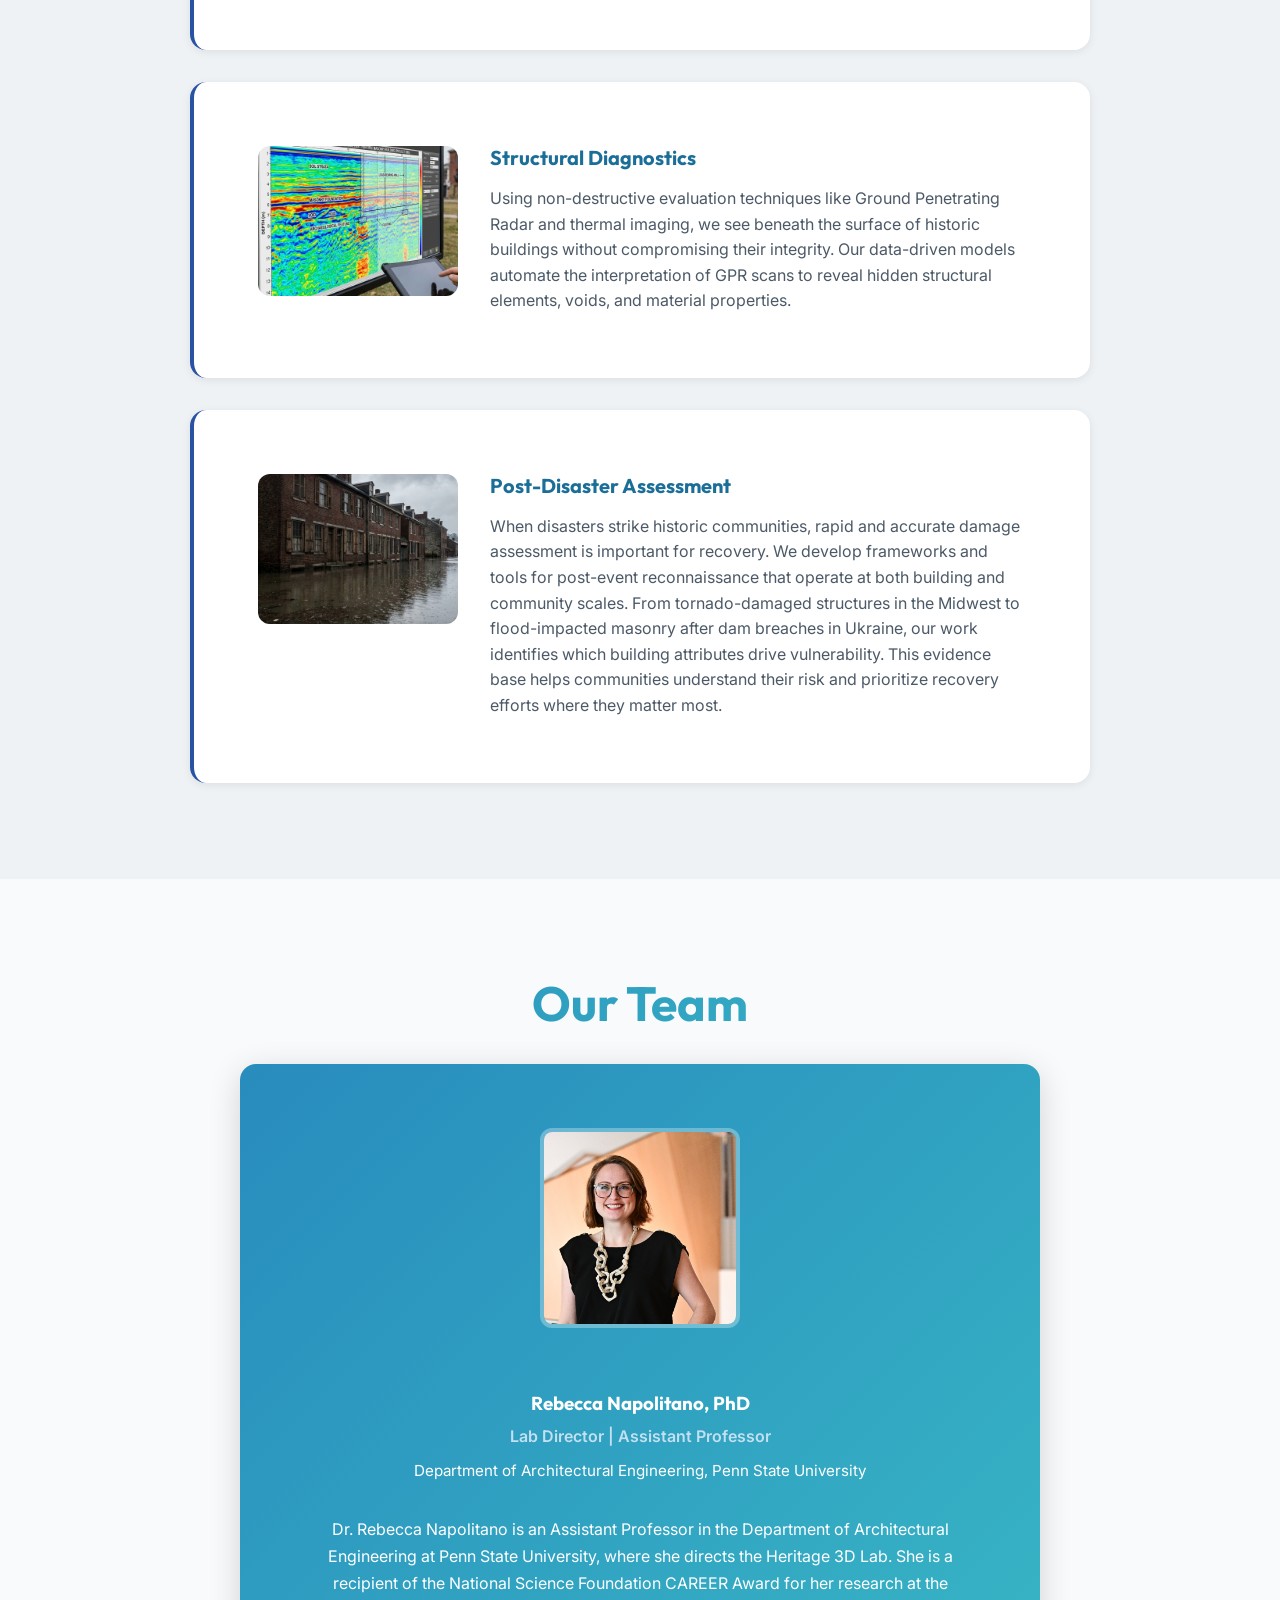
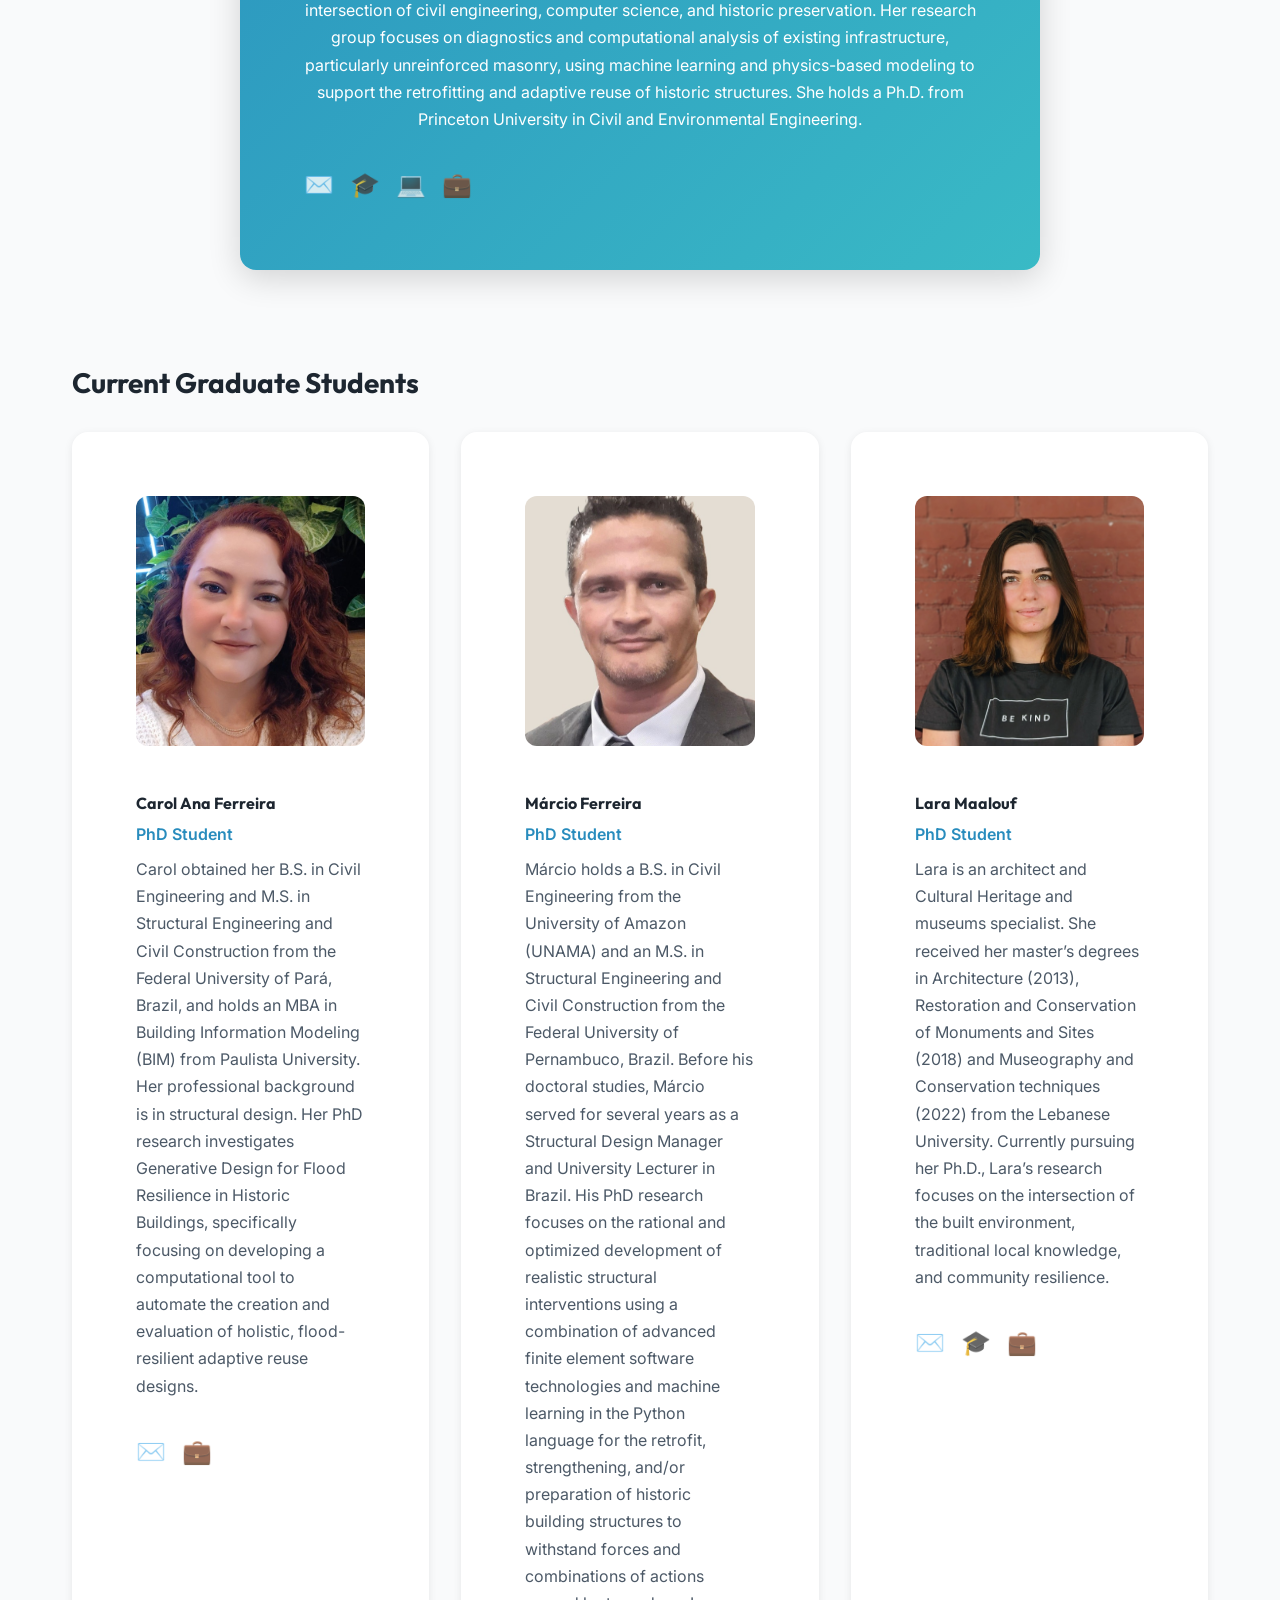
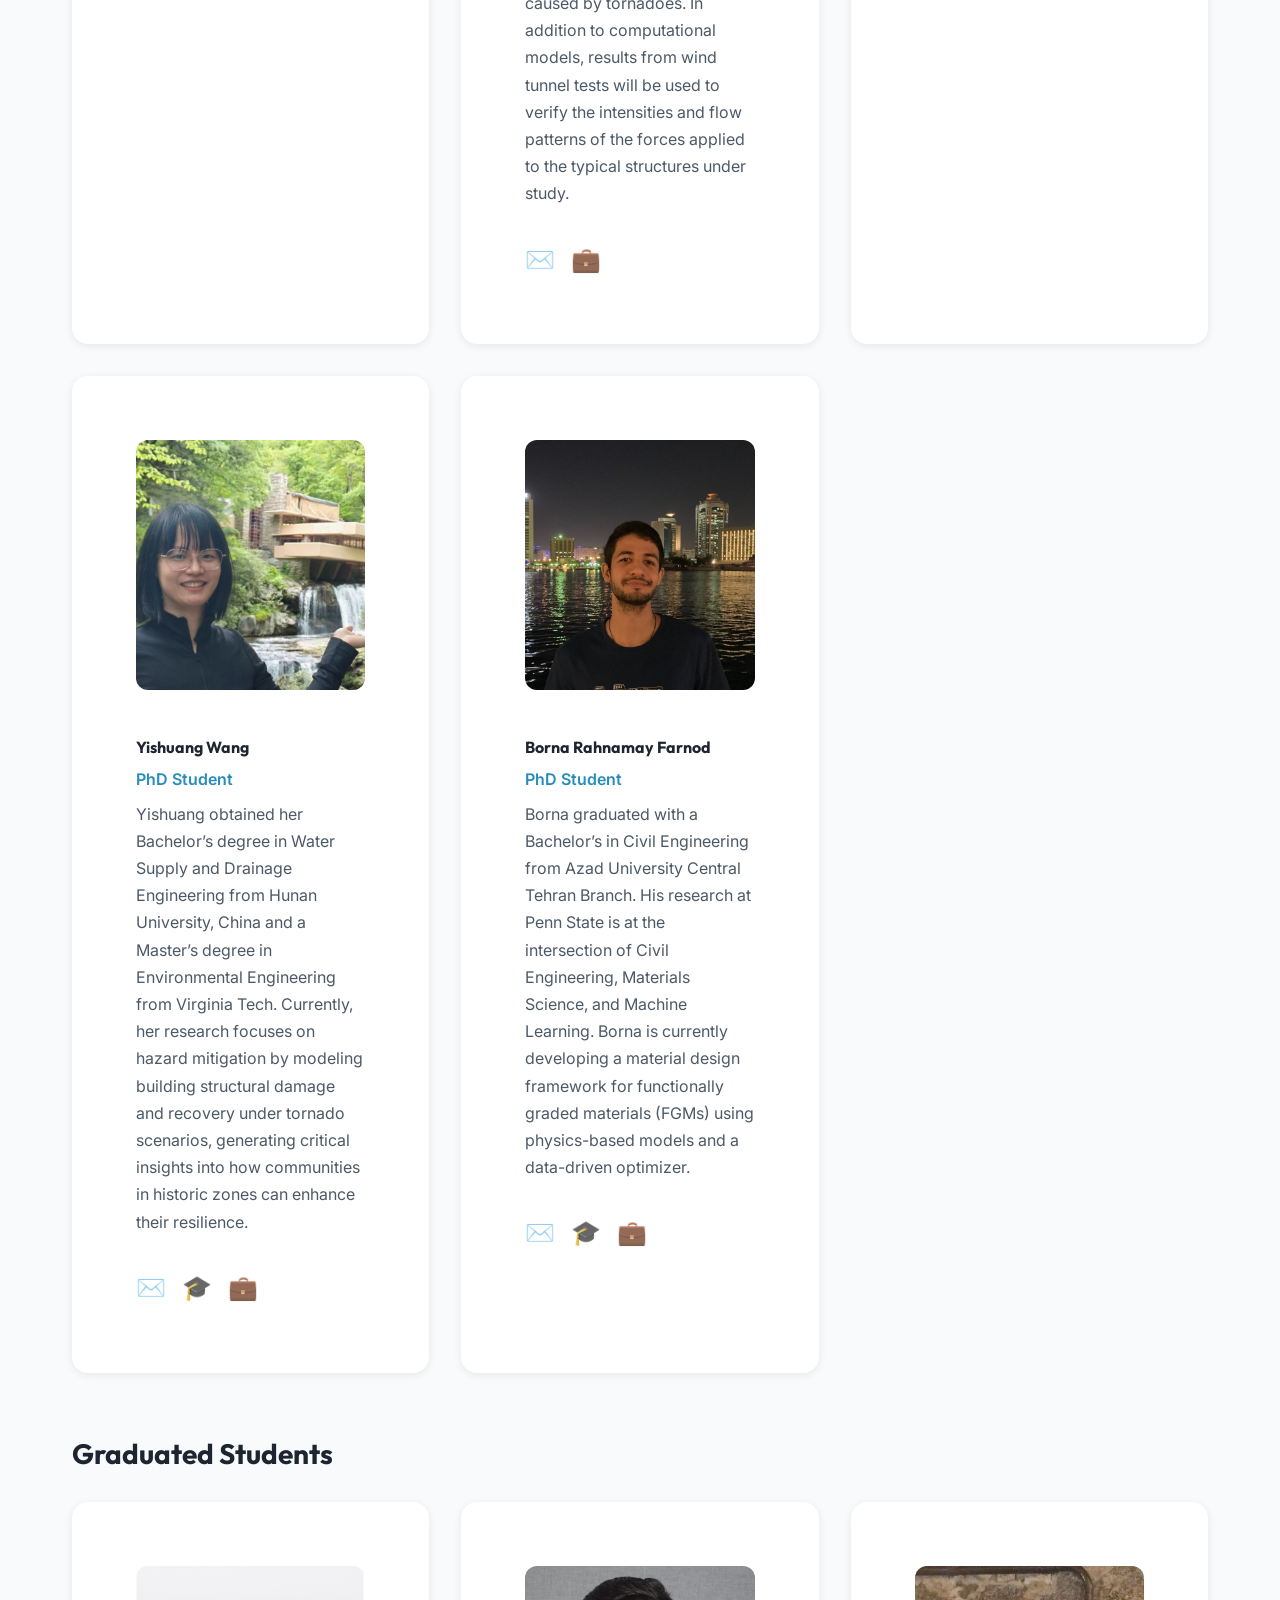
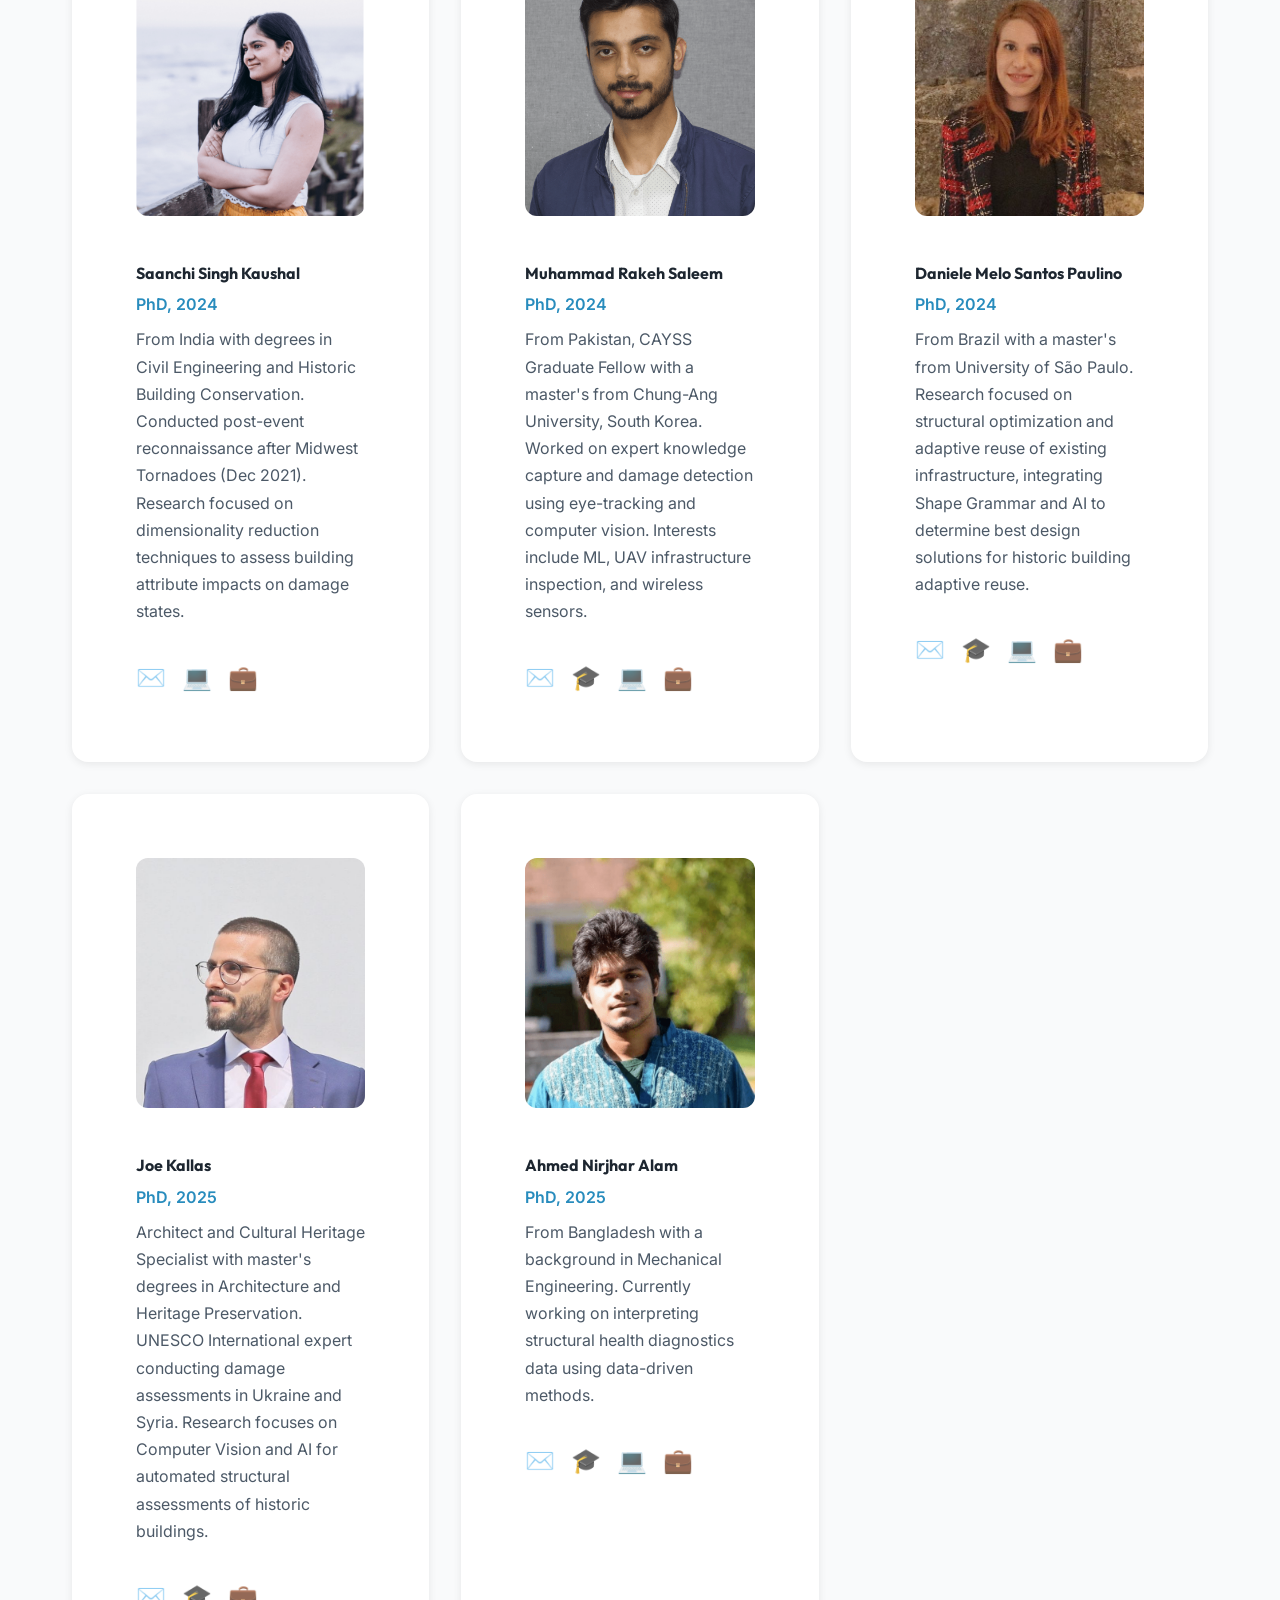
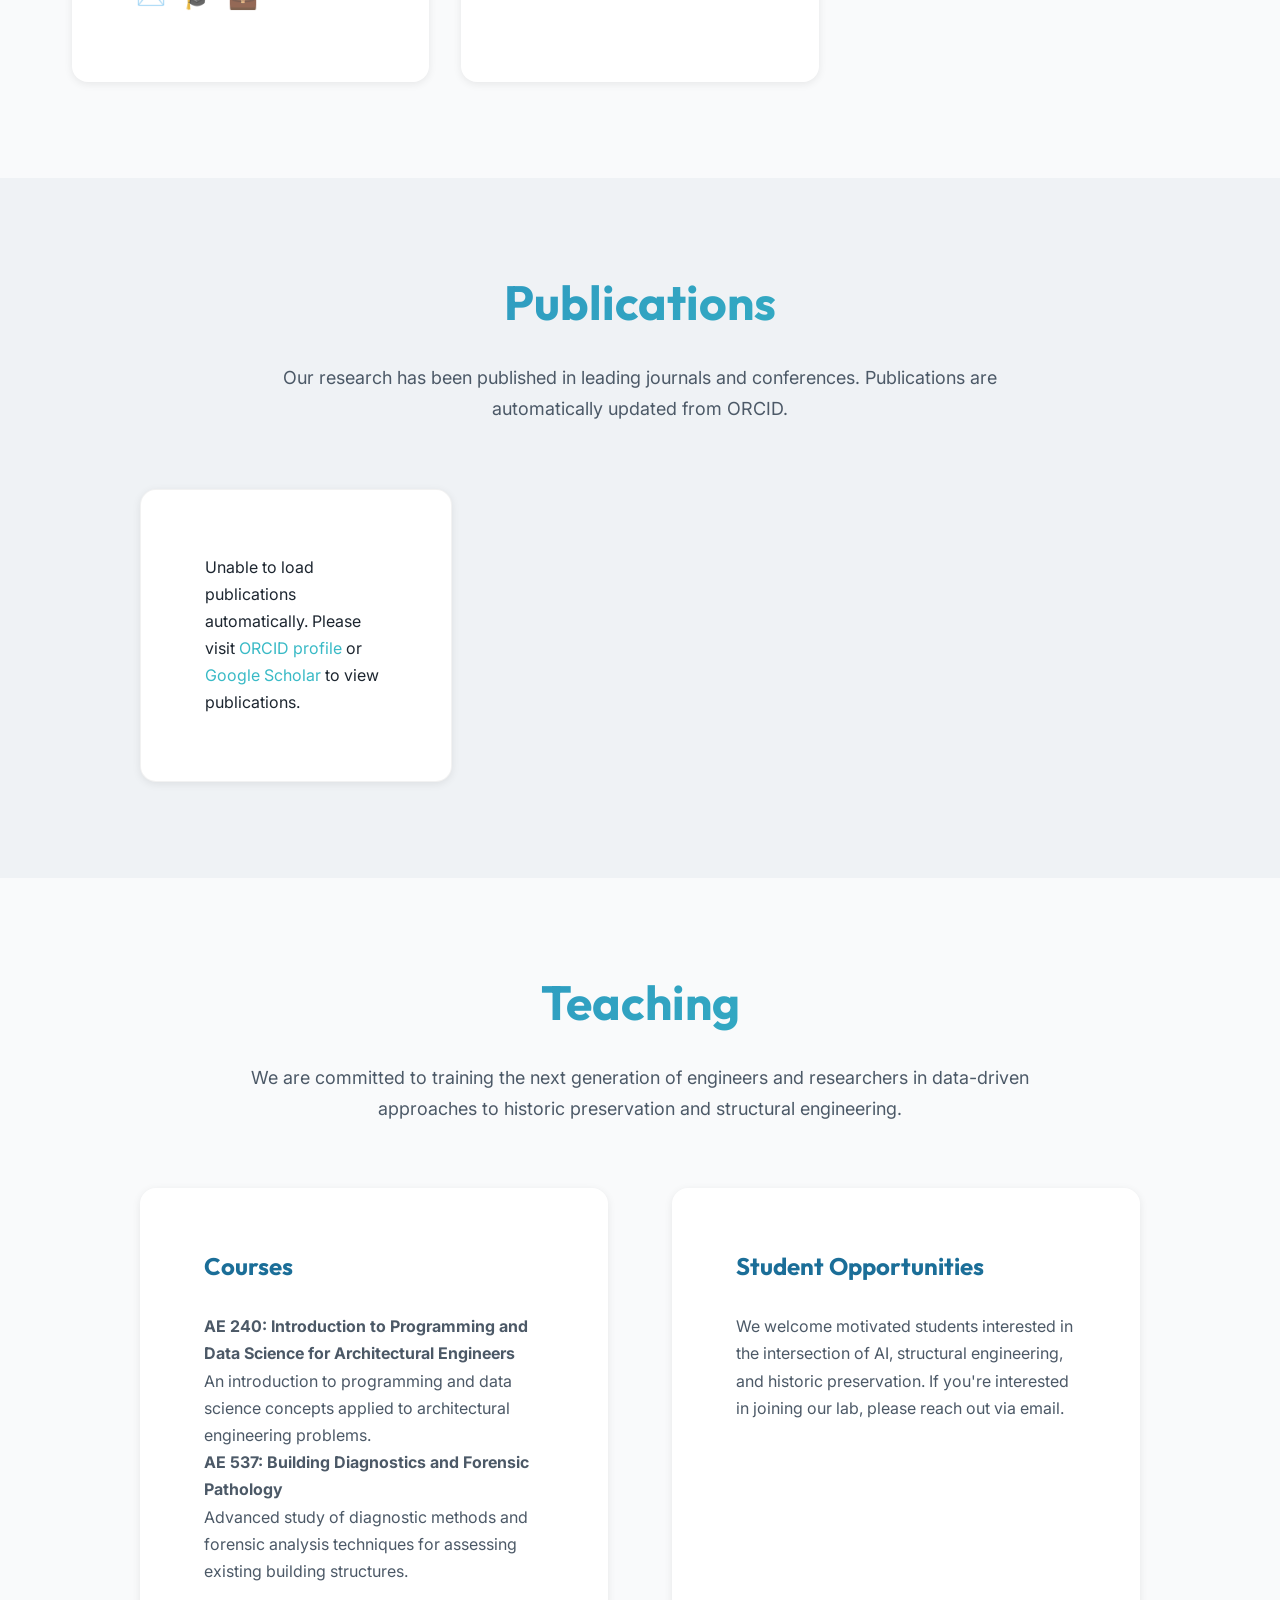
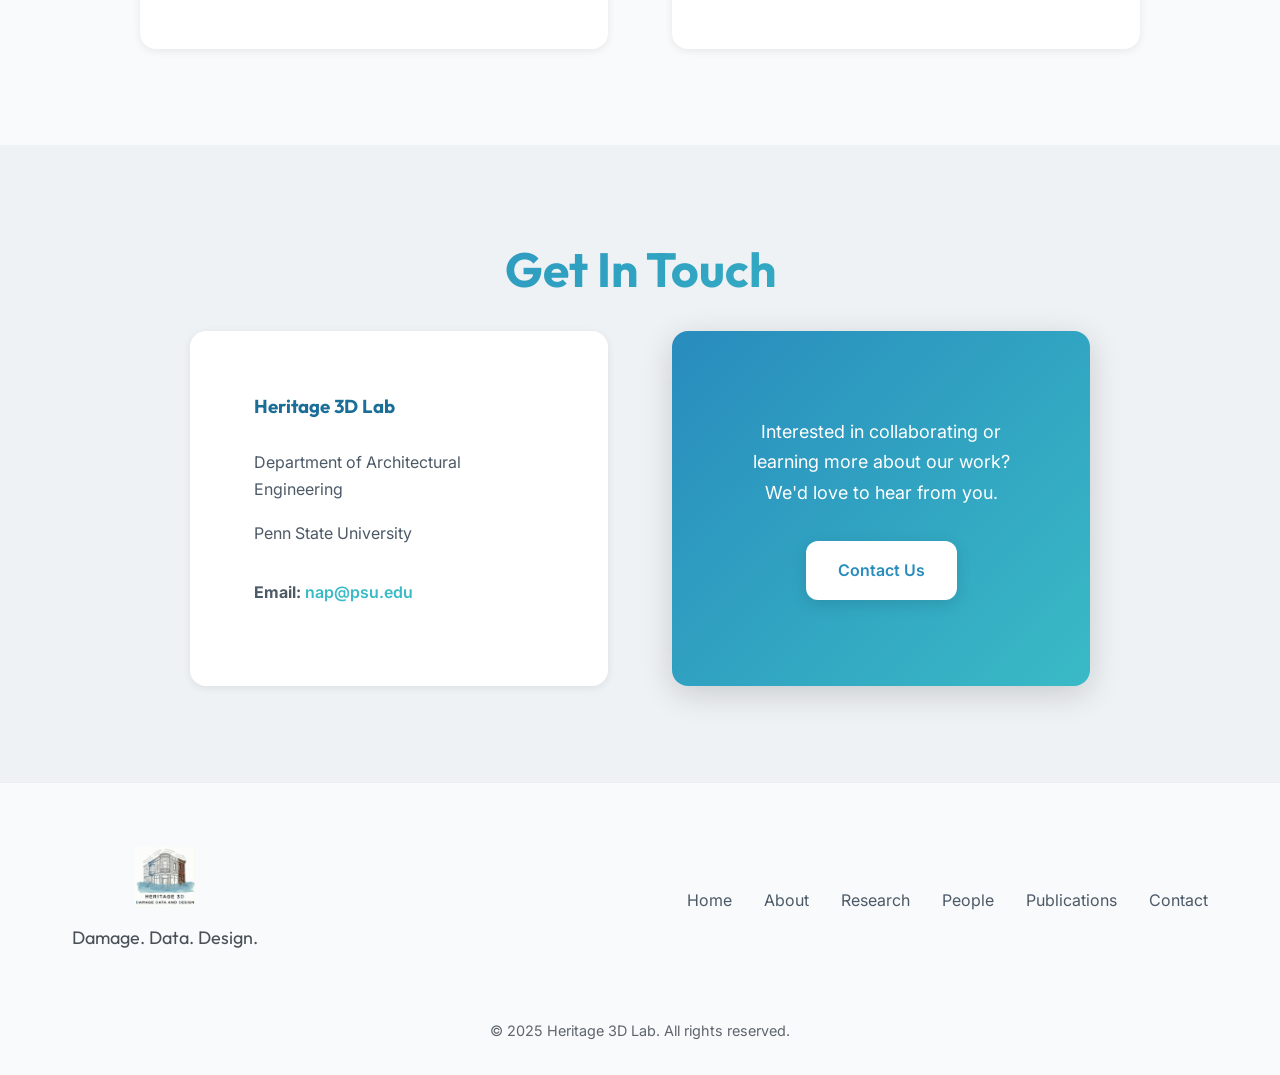
==== commit 7d49281f: "Update mission statement and add courses to teaching section Co-Authored-By: Claude Sonnet 4.6 <nore" ====
--- a/index.html
+++ b/index.html
@@ -91,8 +91,7 @@
                     <div class="mission-card">
                         <h3>Our Mission</h3>
                         <p>
-                            We are creating the scientific pipeline that connects social science, data science,
-                            engineering simulation, and automated design to make historic communities more resilient.
+                            The Heritage 3D Lab uses AI and 3D data to understand, protect, and reimagine old masonry buildings, from disaster response to adaptive reuse, in communities where those buildings still matter.
                         </p>
                     </div>
                 </div>
@@ -696,7 +695,10 @@
             <div class="teaching-content">
                 <div class="teaching-card">
                     <h3>Courses</h3>
-                    <p>Information about courses taught by Dr. Napolitano will be updated here.</p>
+                    <p><strong>AE 240: Introduction to Programming and Data Science for Architectural Engineers</strong><br>
+                    An introduction to programming and data science concepts applied to architectural engineering problems.</p>
+                    <p><strong>AE 537: Building Diagnostics and Forensic Pathology</strong><br>
+                    Advanced study of diagnostic methods and forensic analysis techniques for assessing existing building structures.</p>
                 </div>
                 <div class="teaching-card">
                     <h3>Student Opportunities</h3>
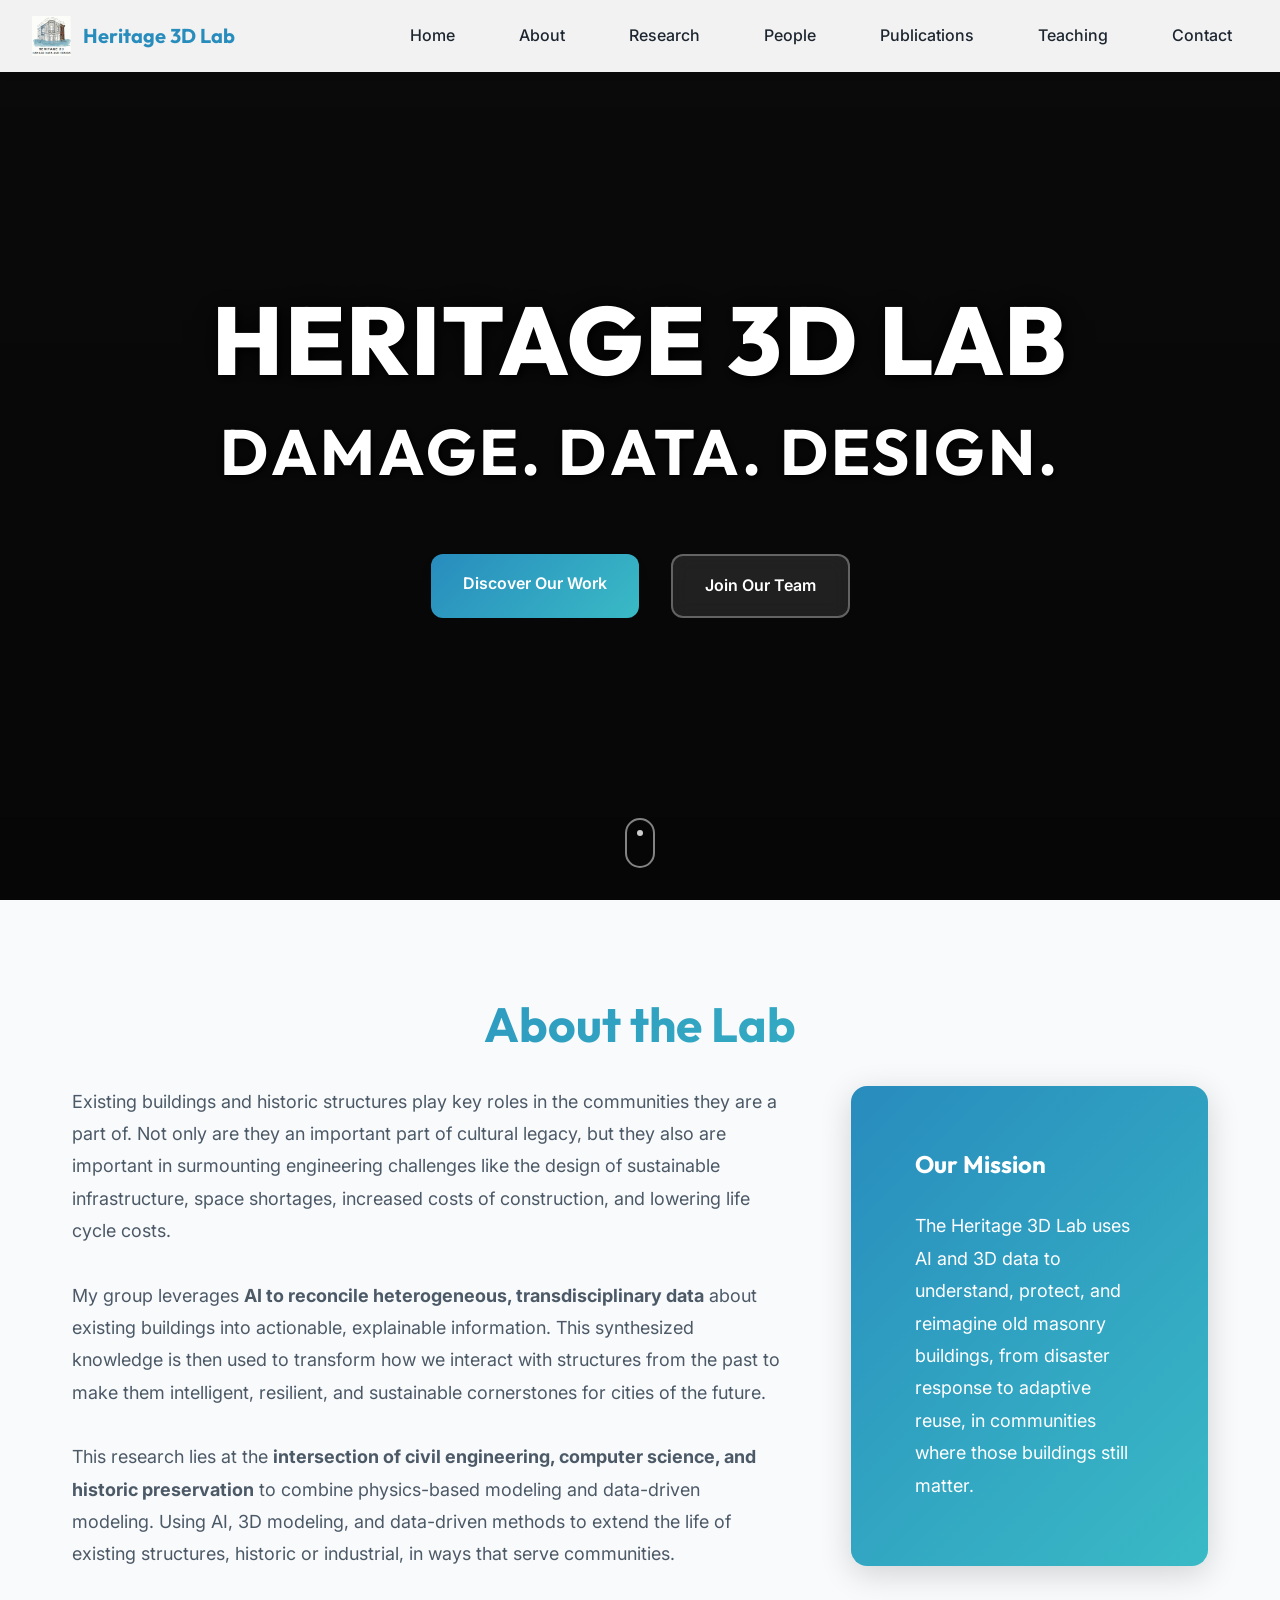
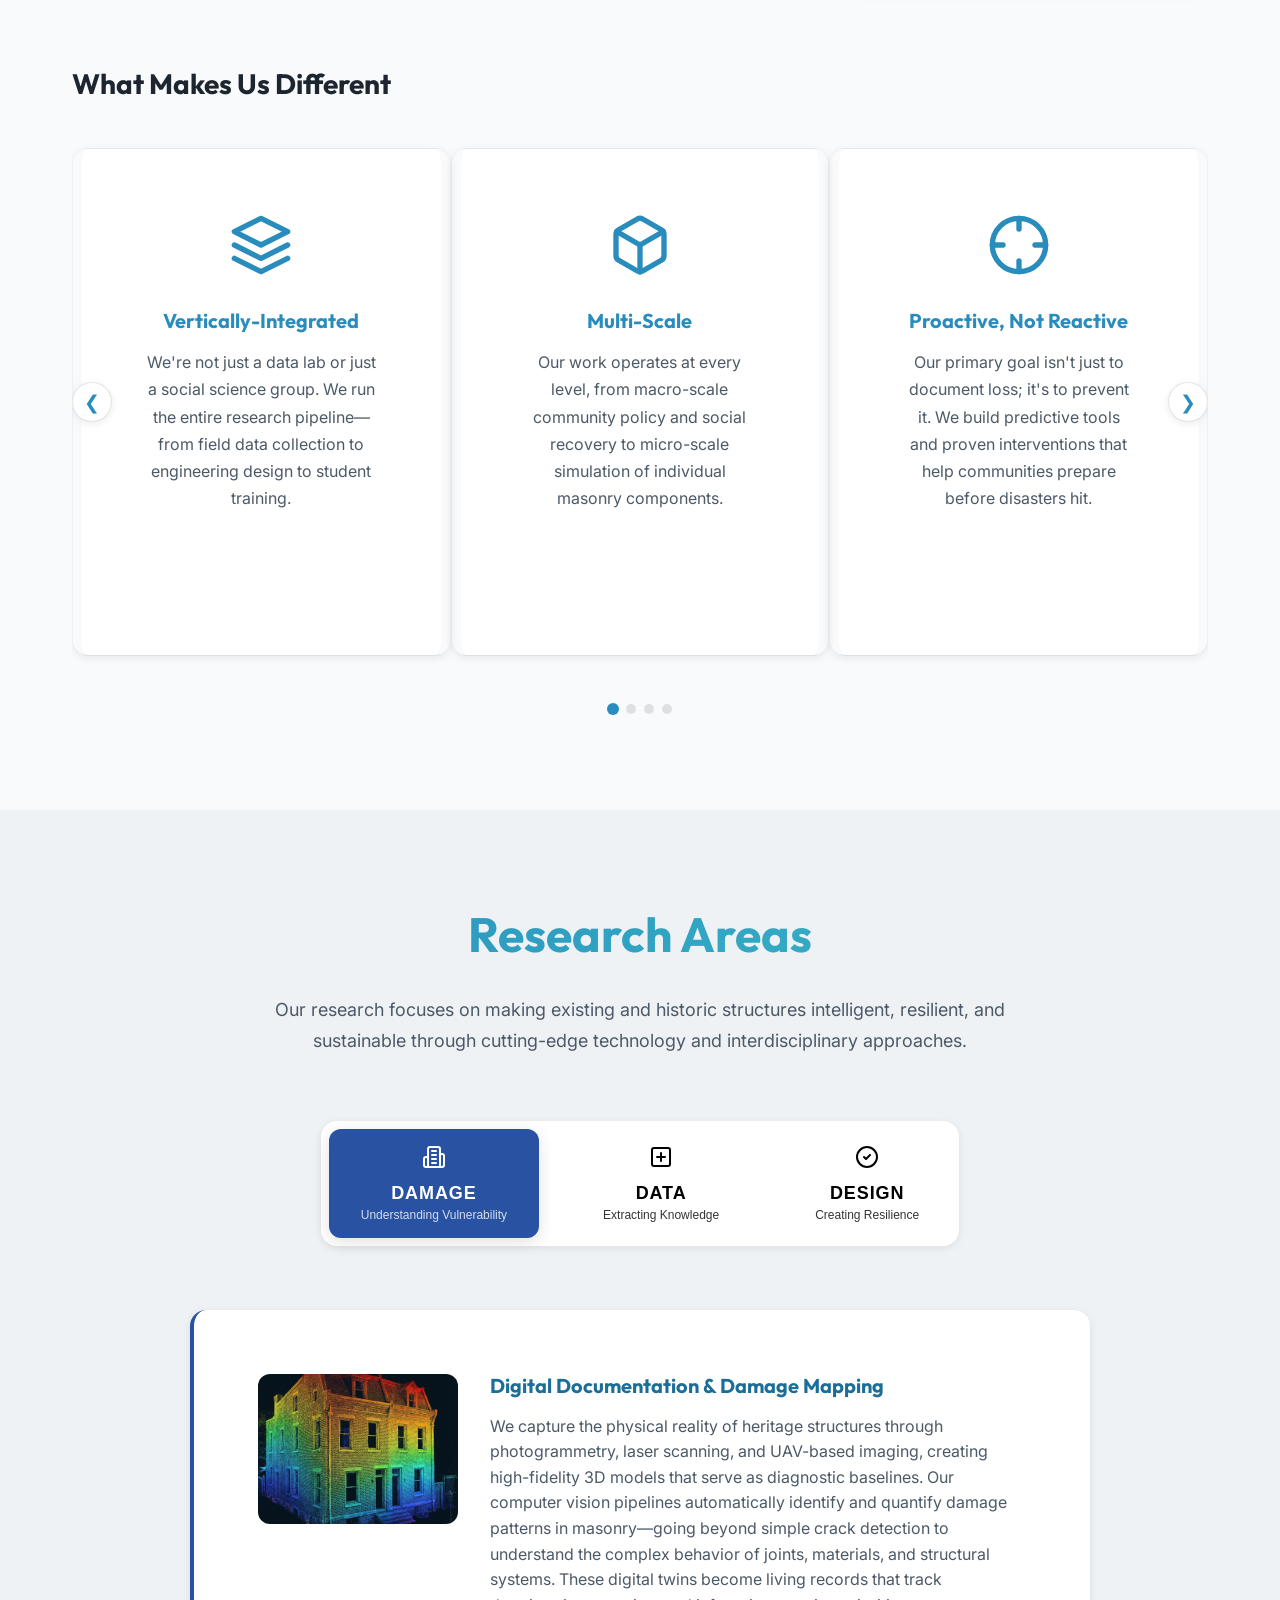
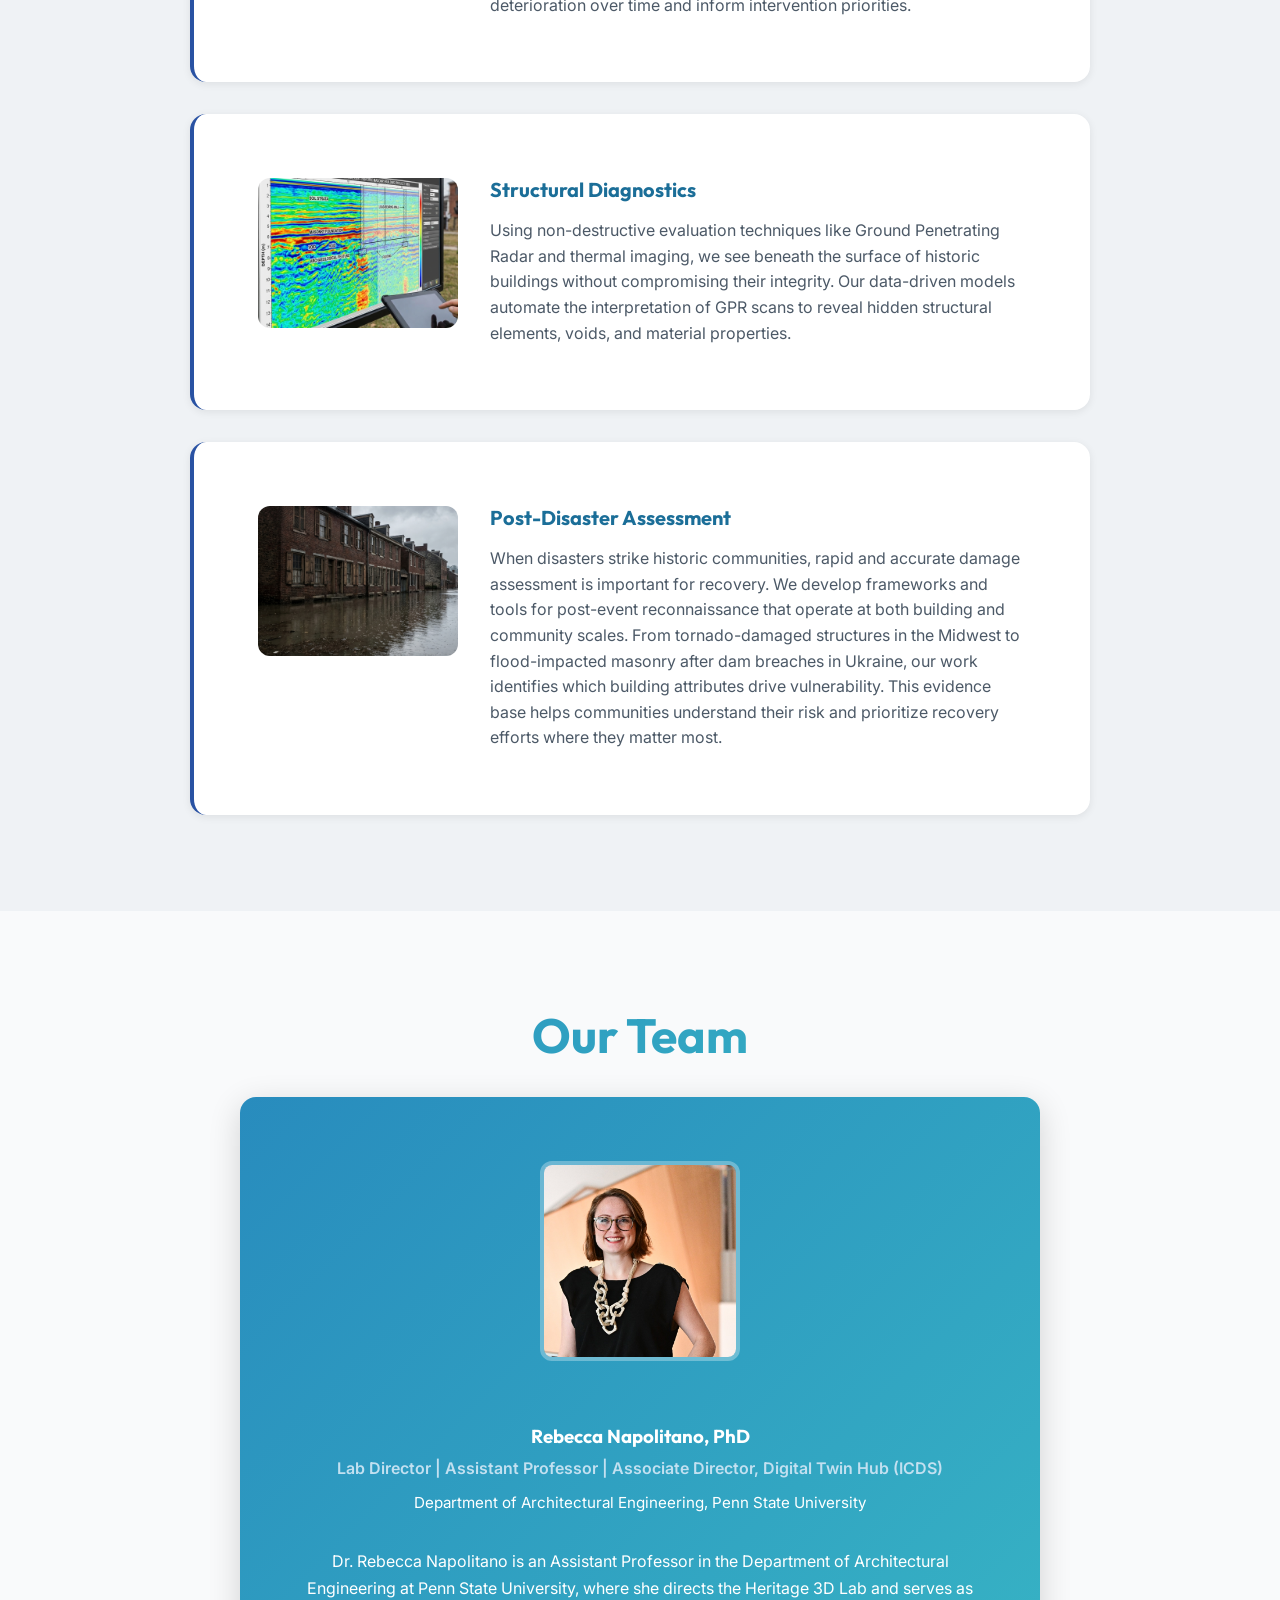
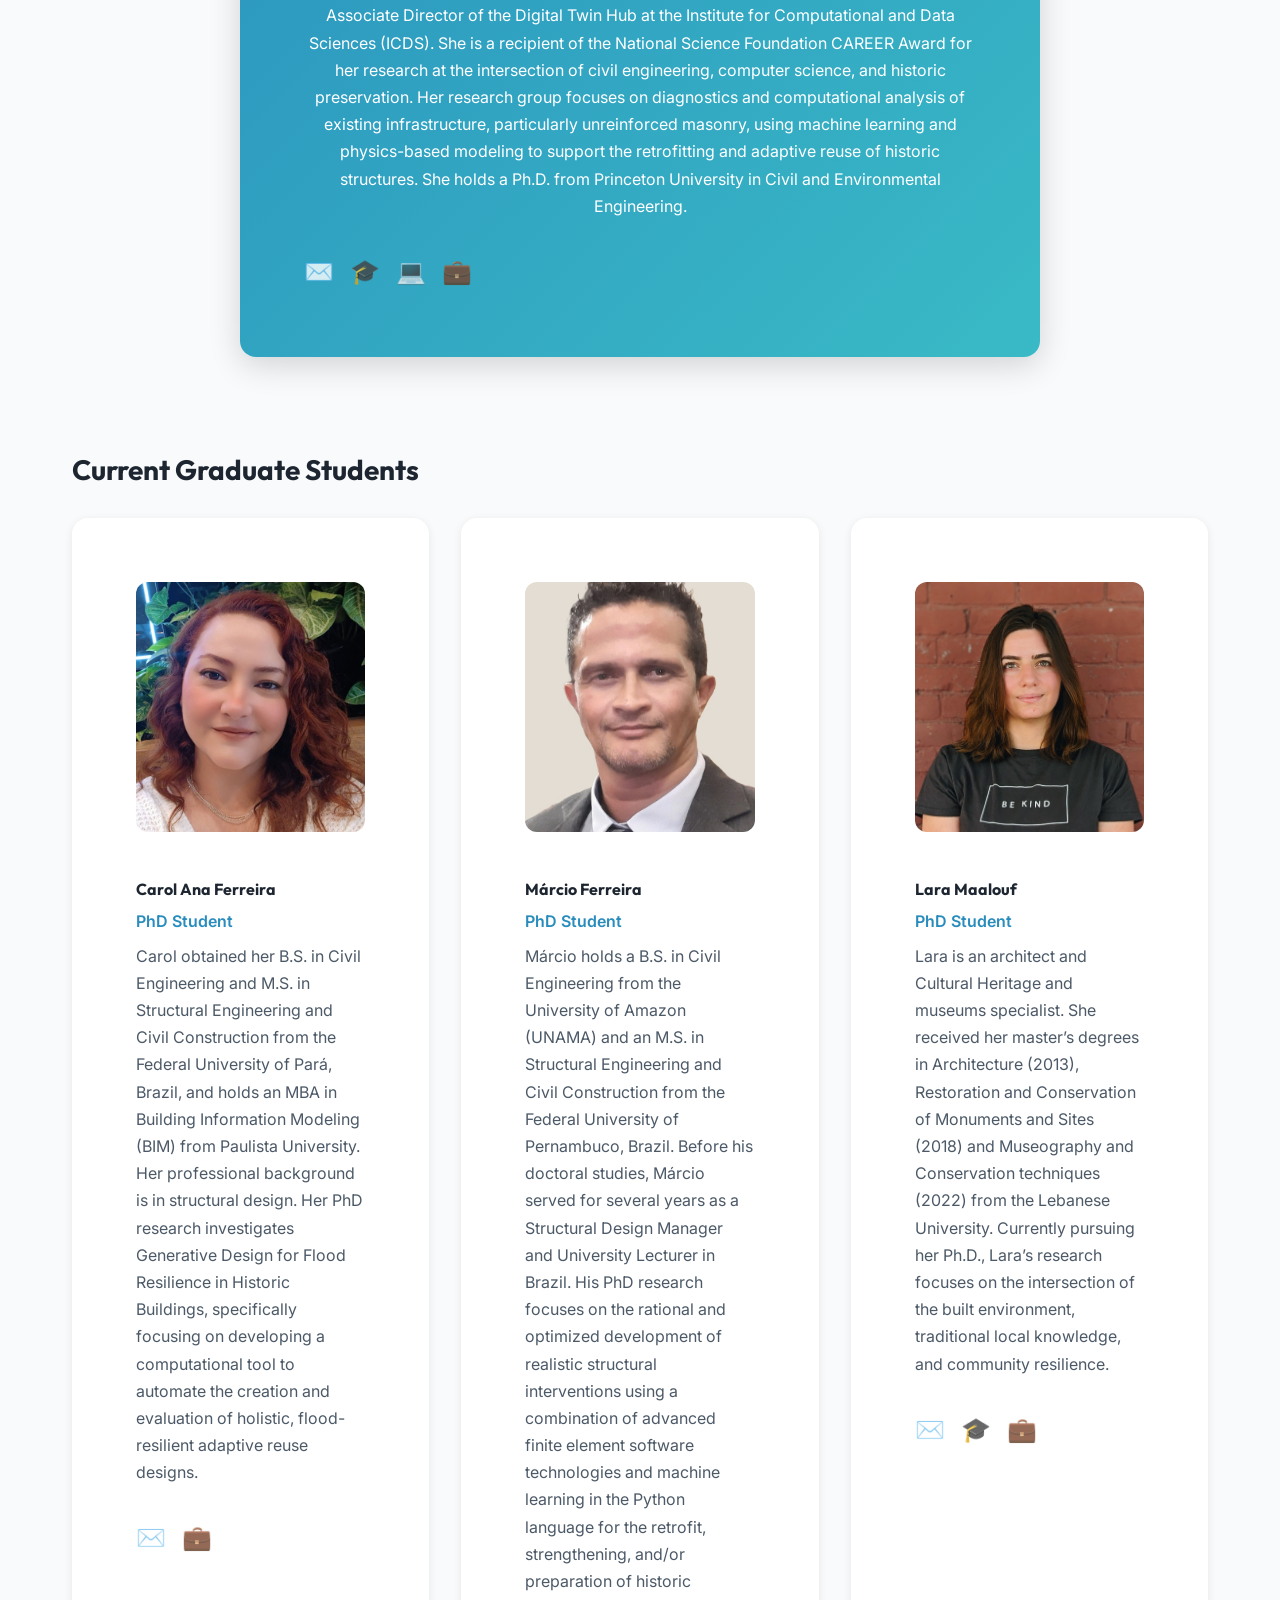
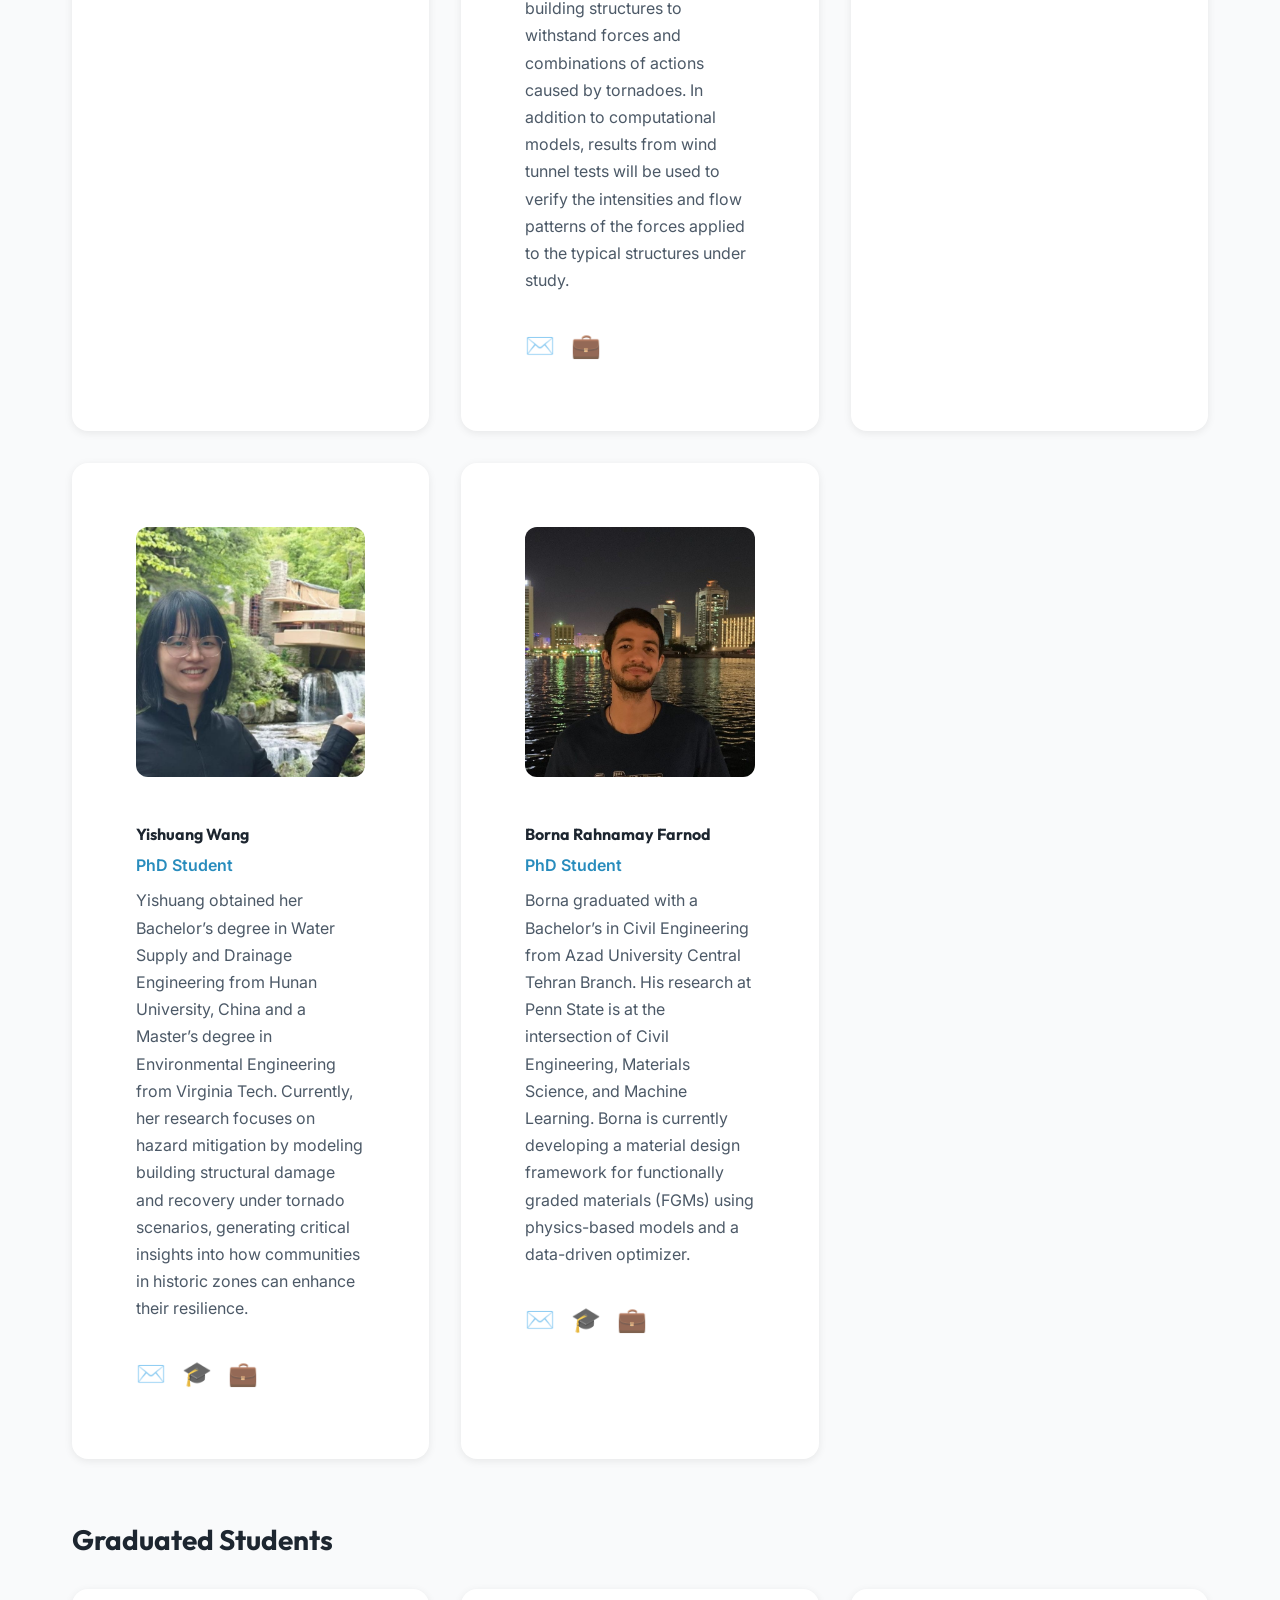
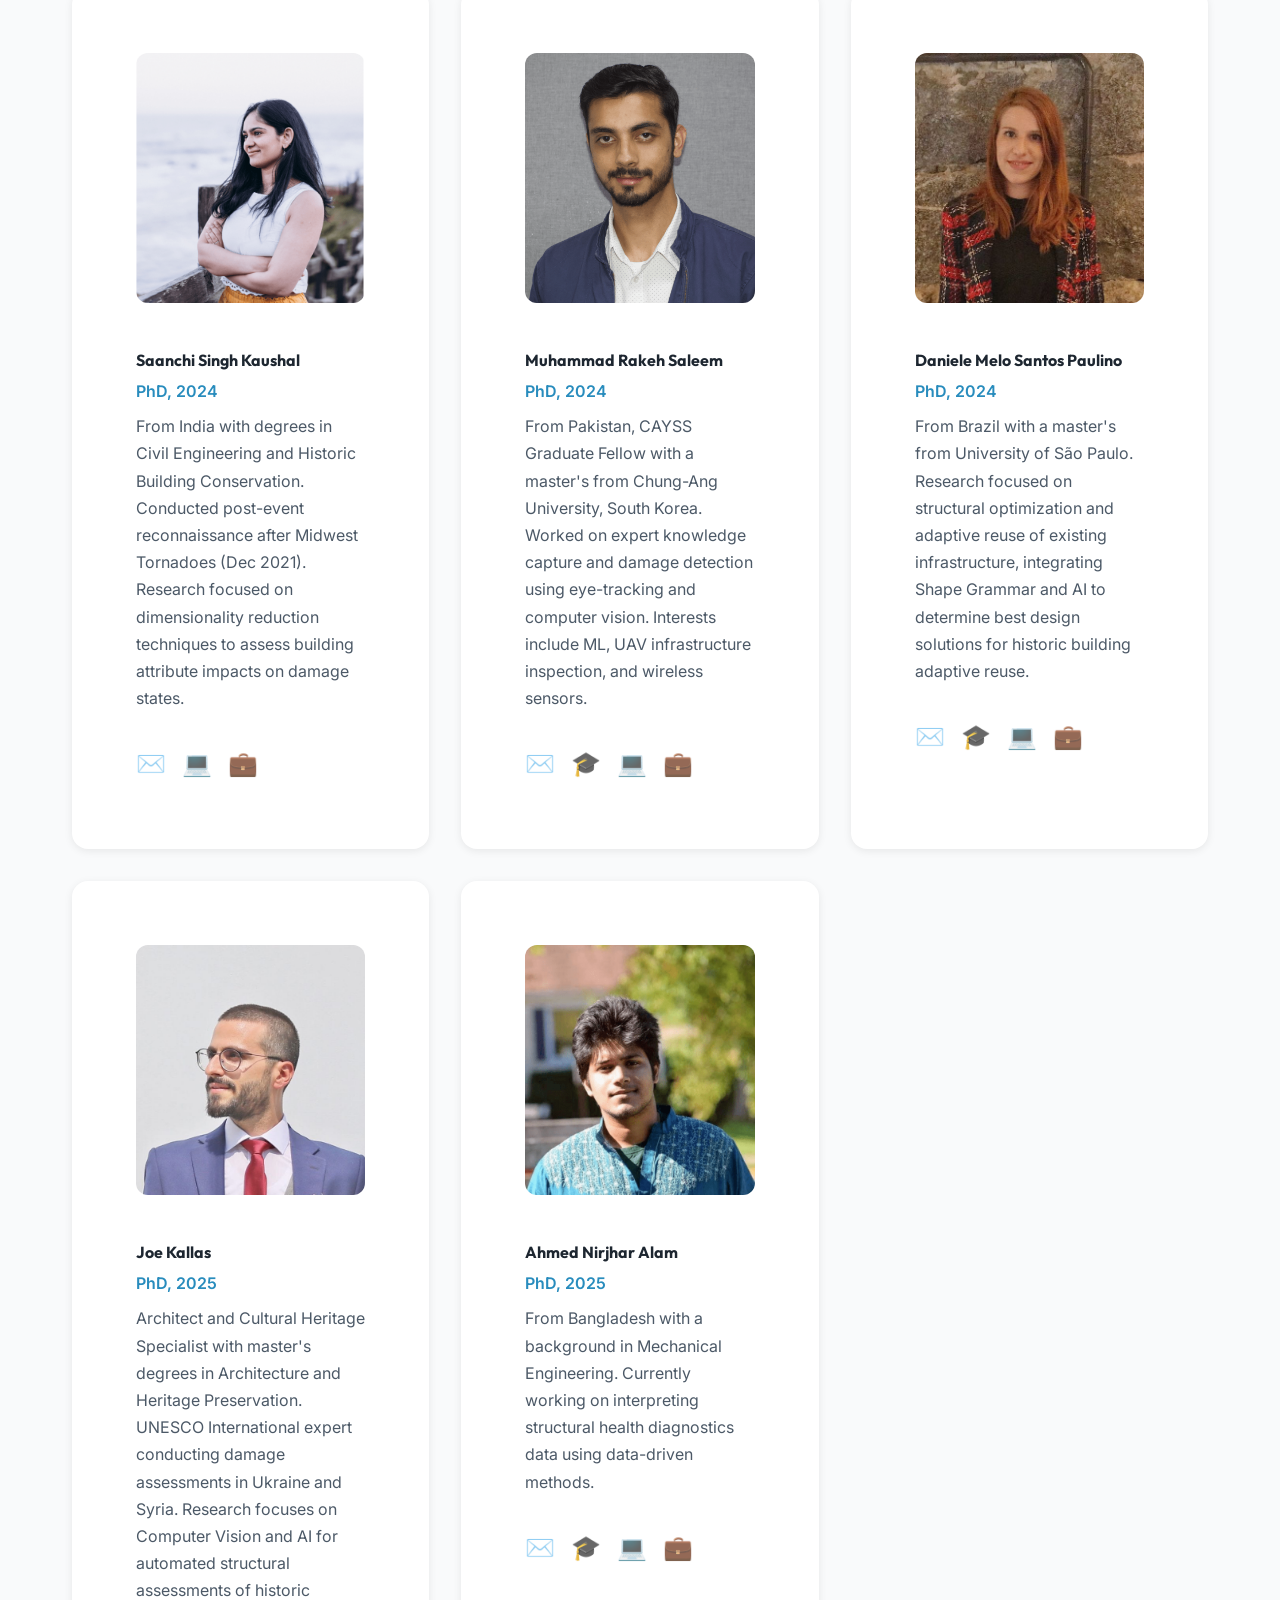
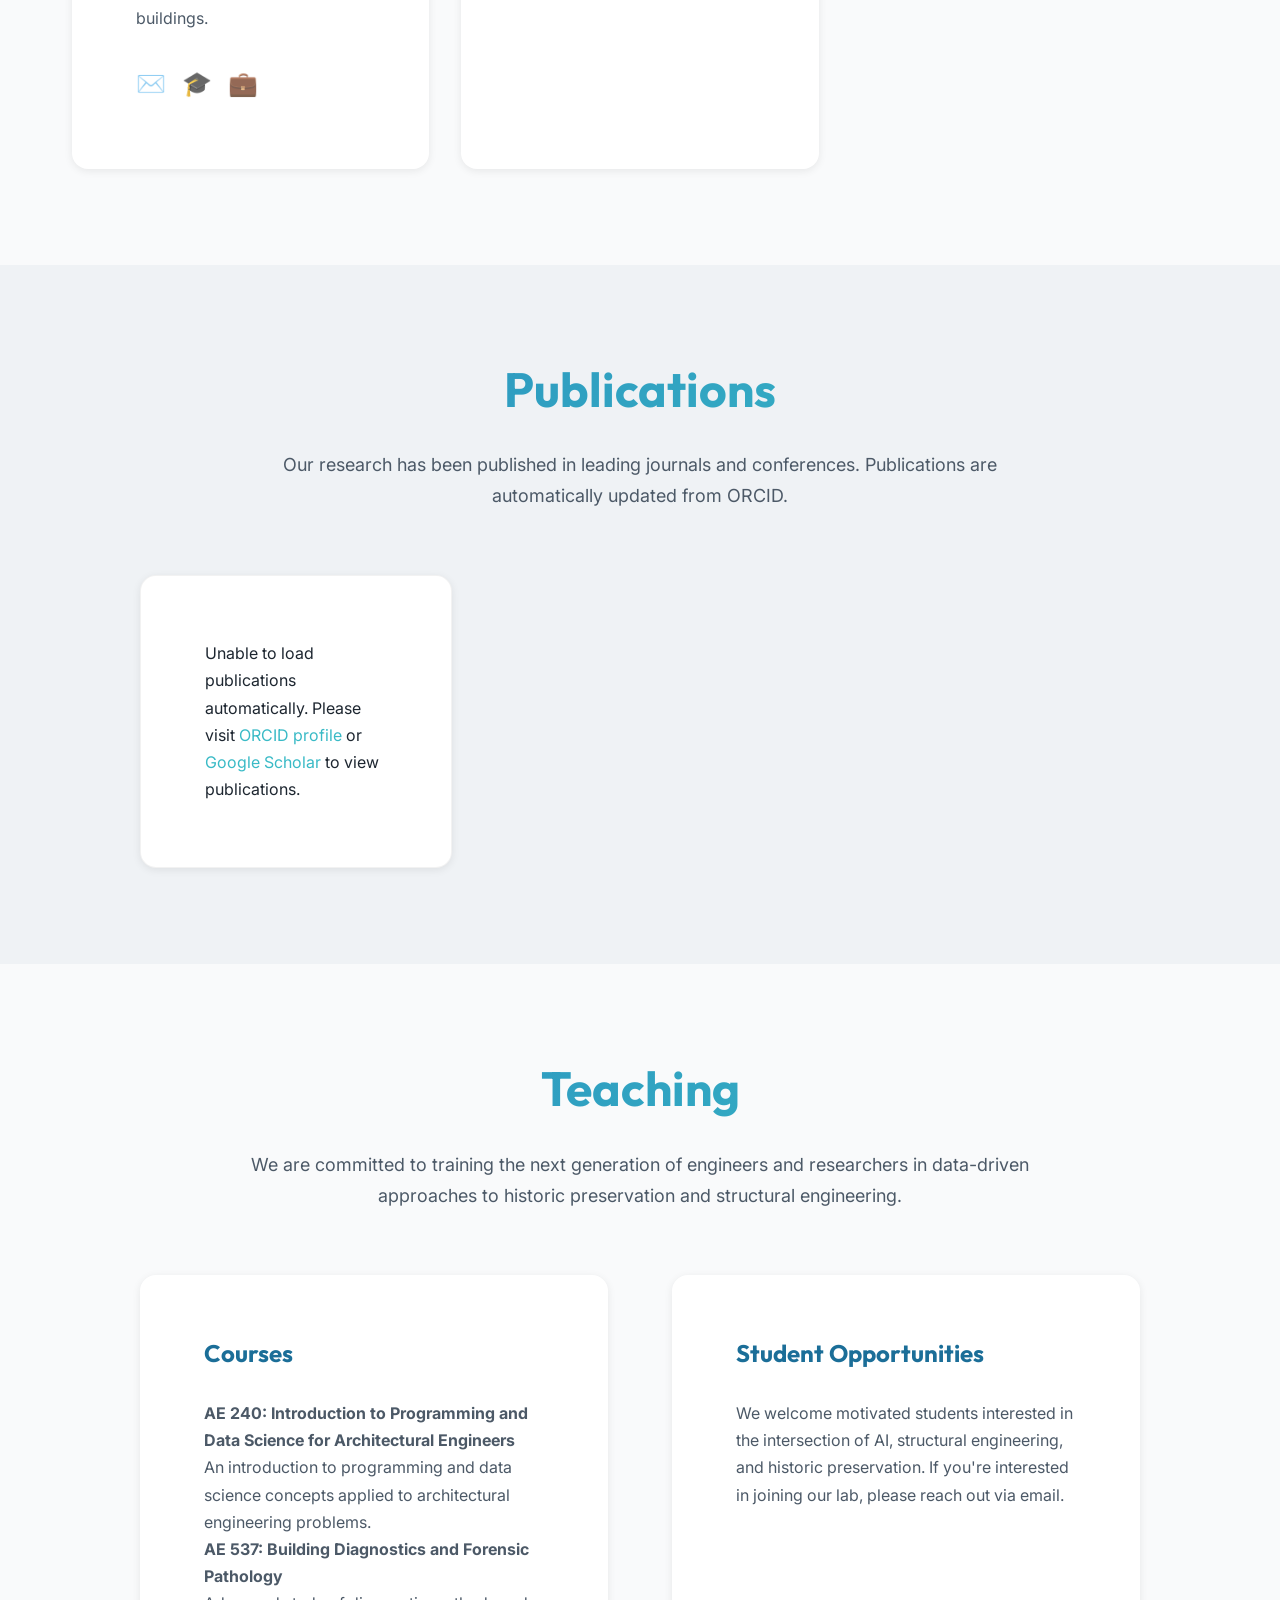
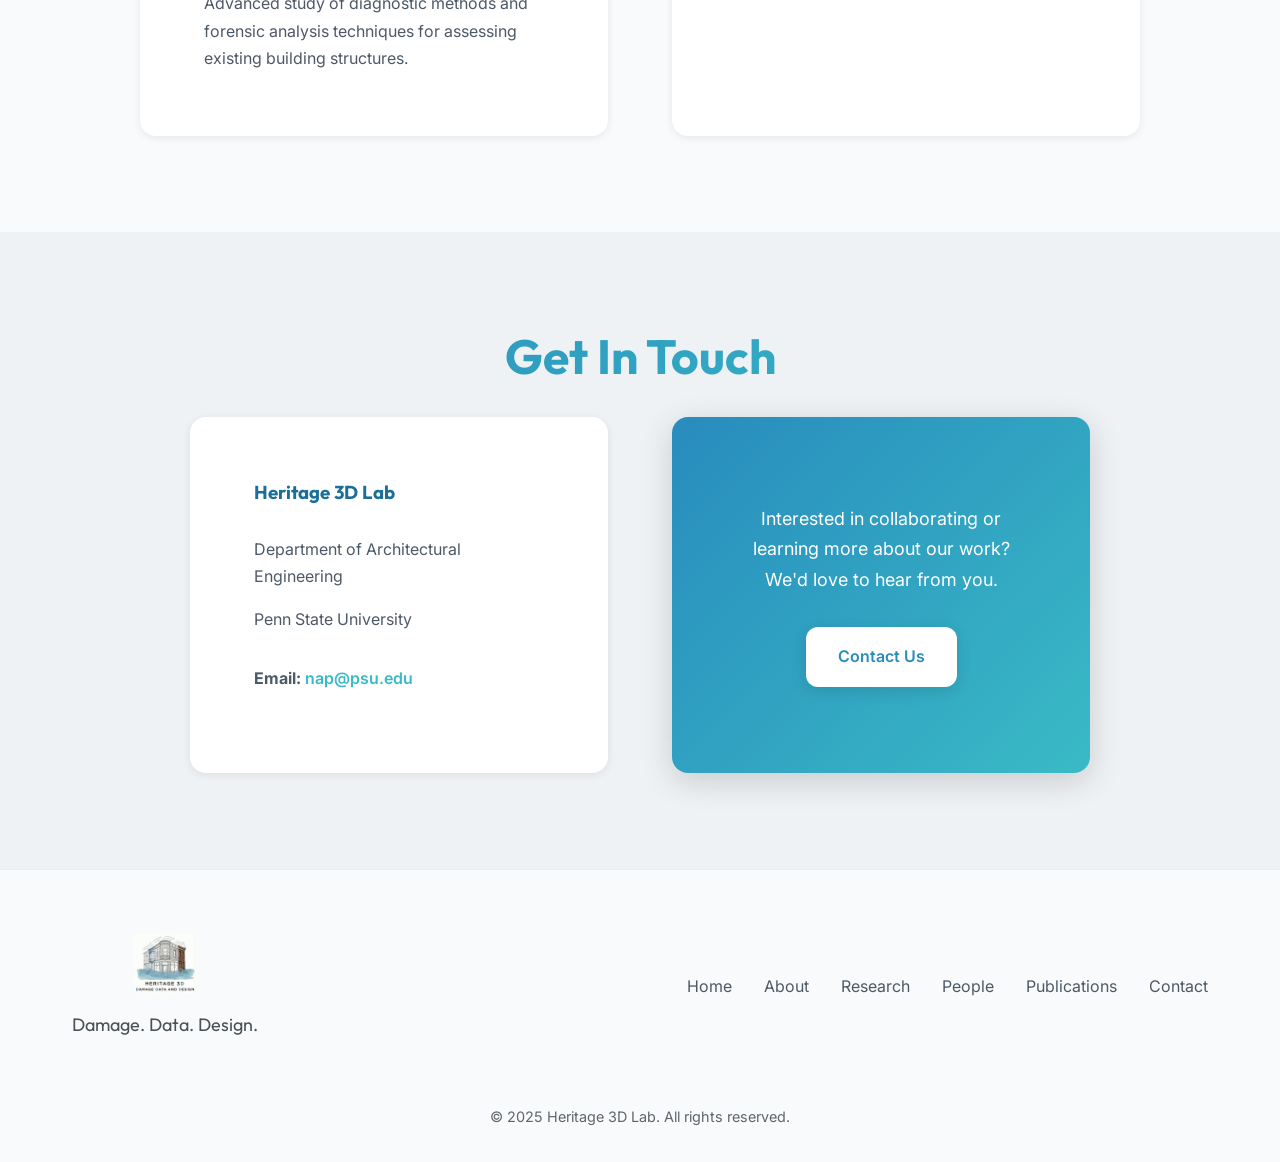
==== commit 8b1d5d4f: "Add Digital Twin Hub role, integrated identity sentence, and brownfield reuse research area Co-Autho" ====
--- a/index.html
+++ b/index.html
@@ -85,6 +85,8 @@
                     <p>
                         This research lies at the <strong>intersection of civil engineering, computer science, and
                             historic preservation</strong> to combine physics-based modeling and data-driven modeling.
+                        Using AI, 3D modeling, and data-driven methods to extend the life of existing structures,
+                        historic or industrial, in ways that serve communities.
                     </p>
                 </div>
                 <div class="about-mission">
@@ -380,6 +382,19 @@
                             </div>
                         </div>
                         <div class="research-card sub-card">
+                            <img src="images/research/historic_construction.png"
+                                alt="Industrial & Brownfield Reuse" class="sub-card-image">
+                            <div class="sub-card-content">
+                                <h3>Industrial & Brownfield Reuse</h3>
+                                <p>Many of the communities we work with are defined not just by historic landmarks but by
+                                    legacy industrial structures — mills, factories, and warehouses that shaped local
+                                    economies and identities. We are developing data-driven frameworks to assess the
+                                    structural viability and adaptive reuse potential of these buildings, connecting
+                                    engineering analysis with environmental remediation and community development goals
+                                    to support equitable reinvestment in economically depressed areas.</p>
+                            </div>
+                        </div>
+                        <div class="research-card sub-card">
                             <img src="images/research/decision_support_baltimore.png"
                                 alt="Knowledge Transfer & Decision Support" class="sub-card-image">
                             <div class="sub-card-content">
@@ -413,17 +428,18 @@
                     <img src="images/people/rebecca_napolitano.jpg" alt="Rebecca Napolitano" class="person-photo">
                     <div class="person-content">
                         <h3>Rebecca Napolitano, PhD</h3>
-                        <p class="person-title">Lab Director | Assistant Professor</p>
+                        <p class="person-title">Lab Director | Assistant Professor | Associate Director, Digital Twin Hub (ICDS)</p>
                         <p class="person-affiliation">Department of Architectural Engineering, Penn State University</p>
                         <p class="person-bio">
                             Dr. Rebecca Napolitano is an Assistant Professor in the Department of Architectural
-                            Engineering at Penn State University, where she directs the Heritage 3D Lab. She is a
-                            recipient of the National Science Foundation CAREER Award for her research at the
-                            intersection of civil engineering, computer science, and historic preservation. Her research
-                            group focuses on diagnostics and computational analysis of existing infrastructure,
-                            particularly unreinforced masonry, using machine learning and physics-based modeling to
-                            support the retrofitting and adaptive reuse of historic structures. She holds a Ph.D. from
-                            Princeton University in Civil and Environmental Engineering.
+                            Engineering at Penn State University, where she directs the Heritage 3D Lab and serves as
+                            Associate Director of the Digital Twin Hub at the Institute for Computational and Data
+                            Sciences (ICDS). She is a recipient of the National Science Foundation CAREER Award for her
+                            research at the intersection of civil engineering, computer science, and historic
+                            preservation. Her research group focuses on diagnostics and computational analysis of
+                            existing infrastructure, particularly unreinforced masonry, using machine learning and
+                            physics-based modeling to support the retrofitting and adaptive reuse of historic structures.
+                            She holds a Ph.D. from Princeton University in Civil and Environmental Engineering.
                         </p>
                         <div class="person-links">
                             <a href="mailto:nap@psu.edu" class="person-link" title="Email">✉️</a>
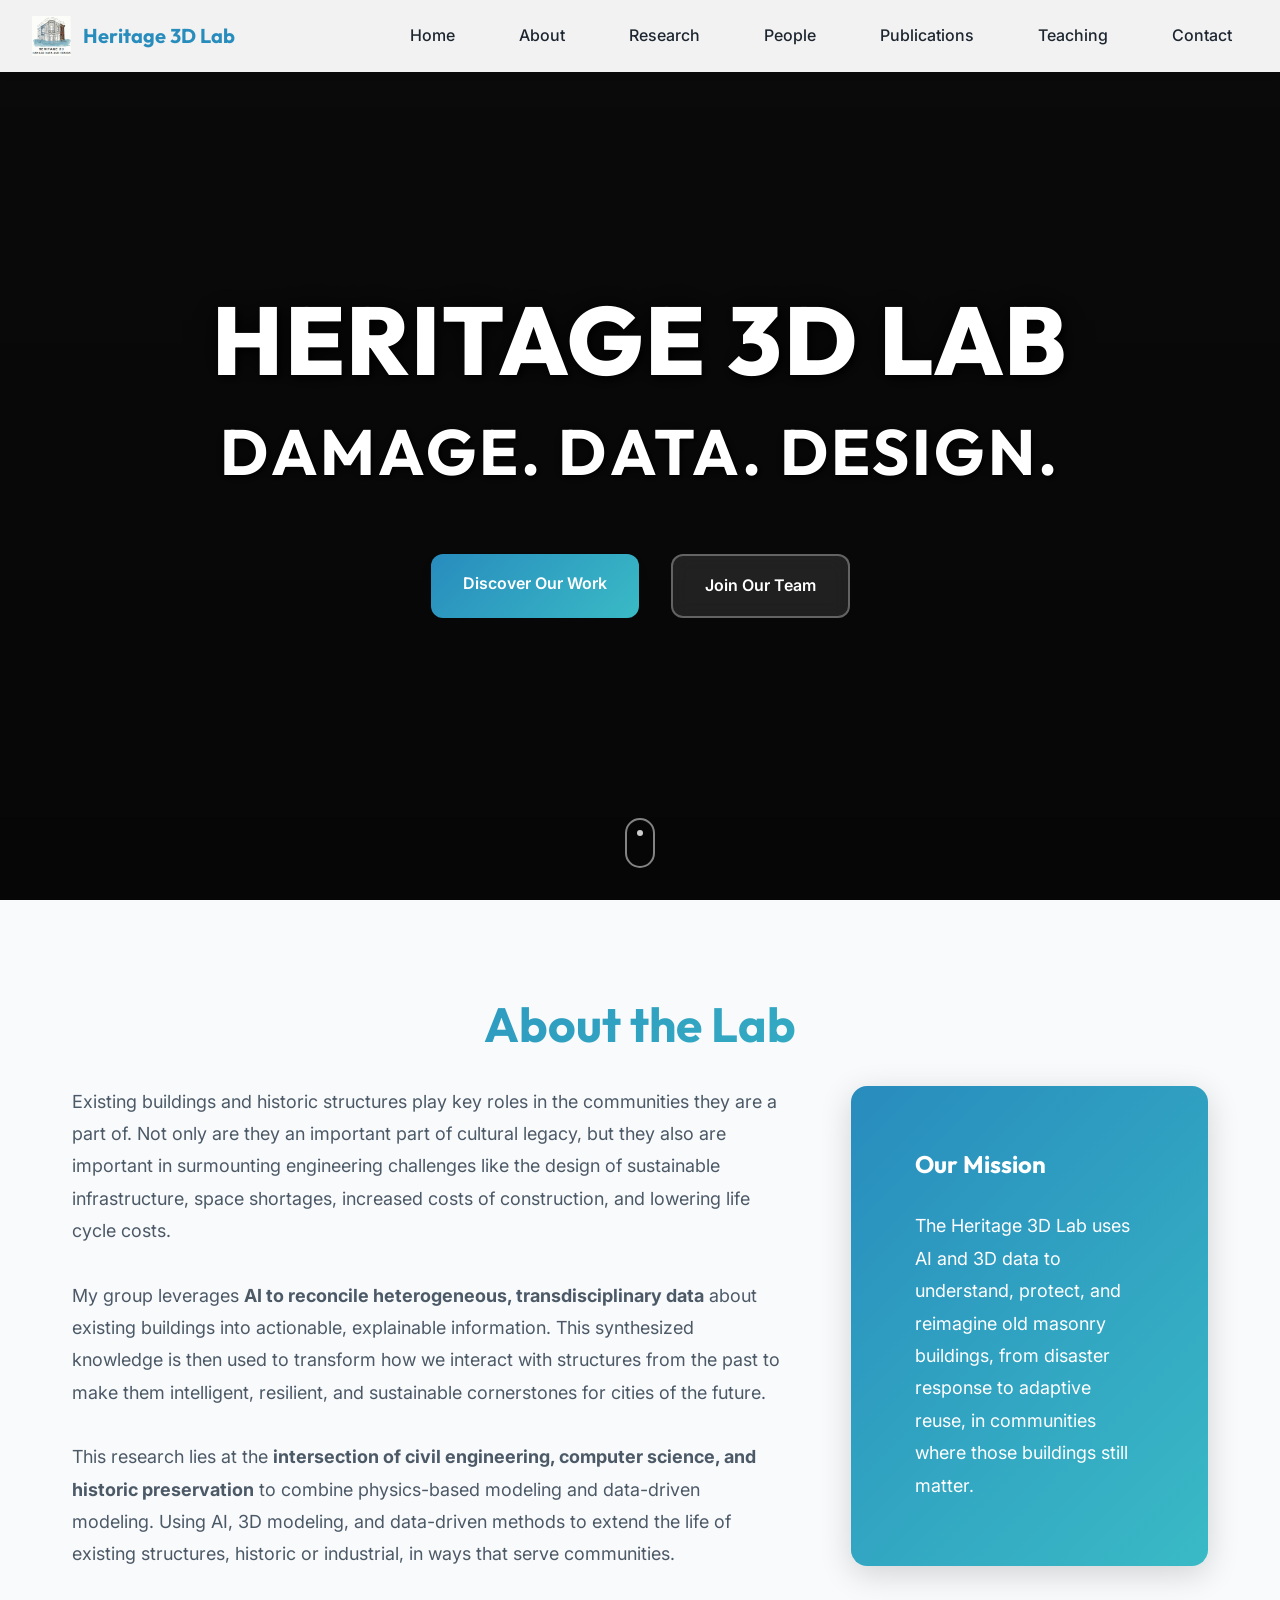
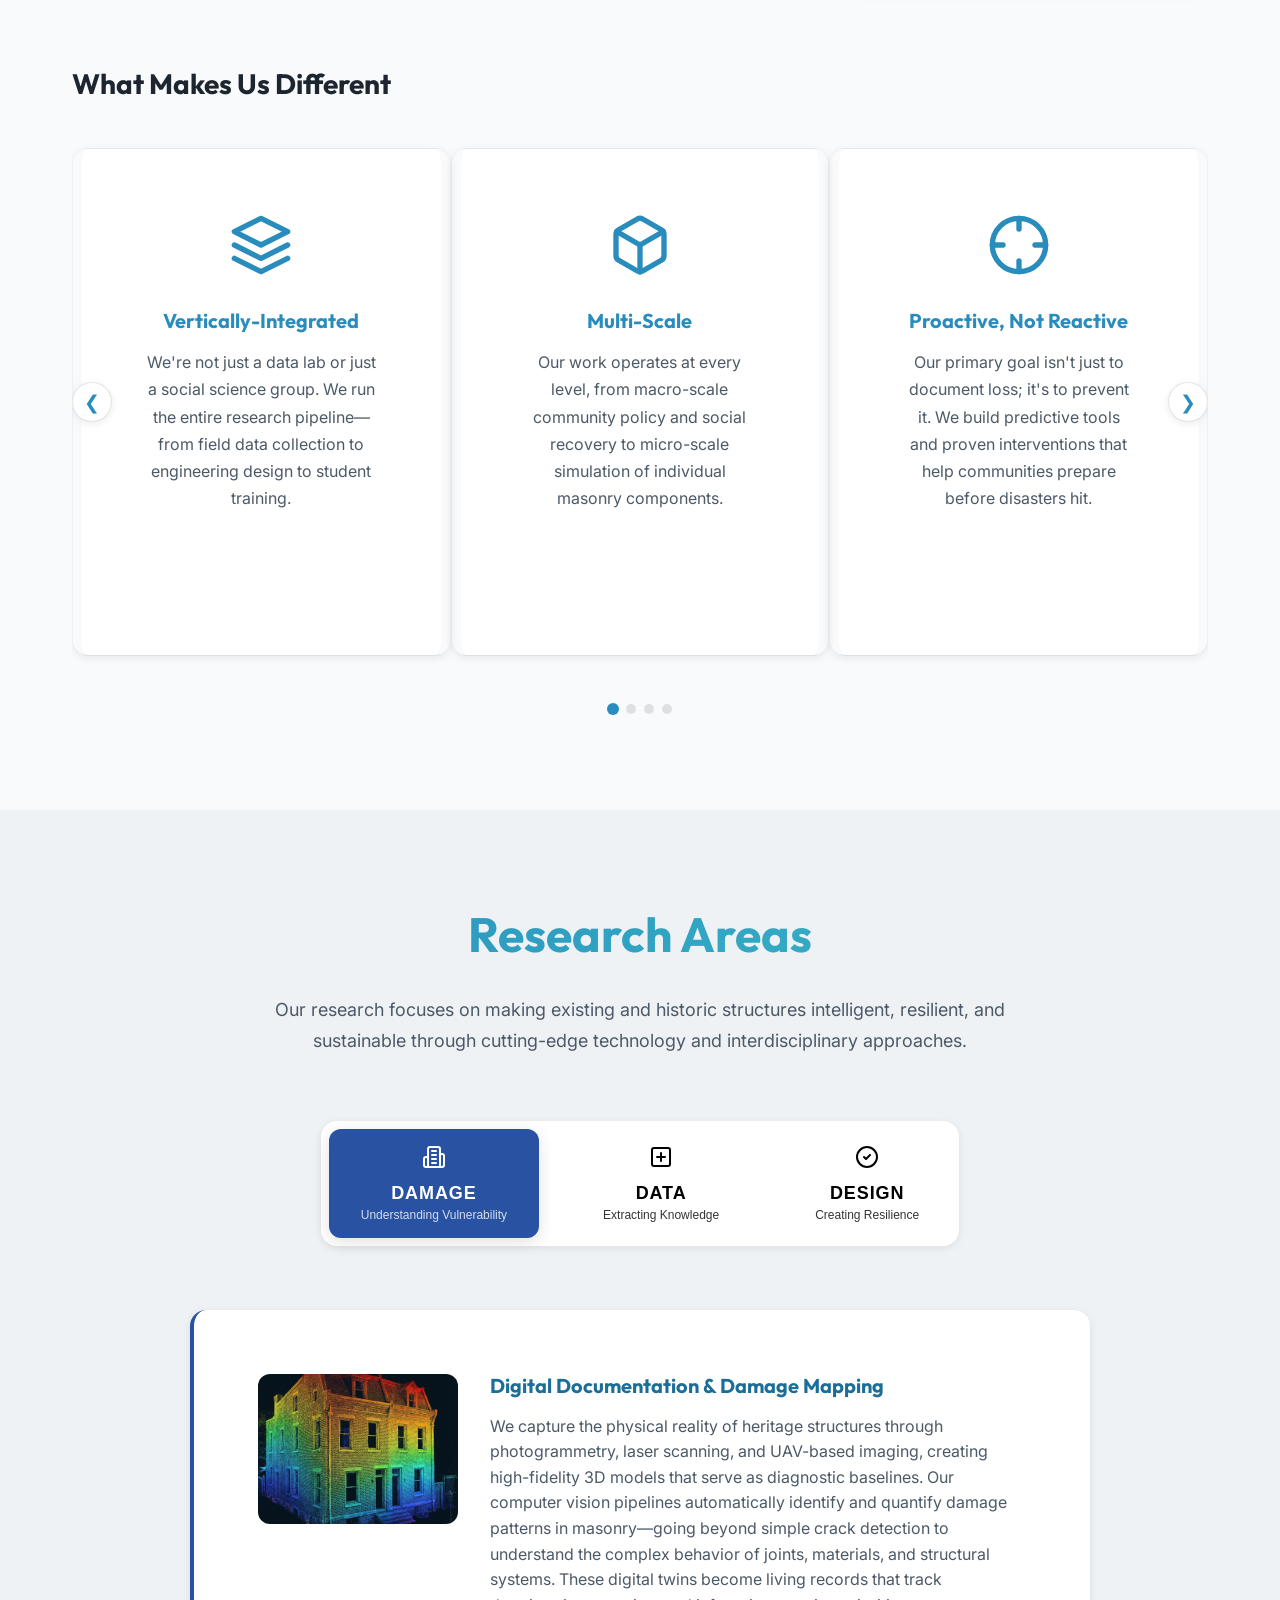
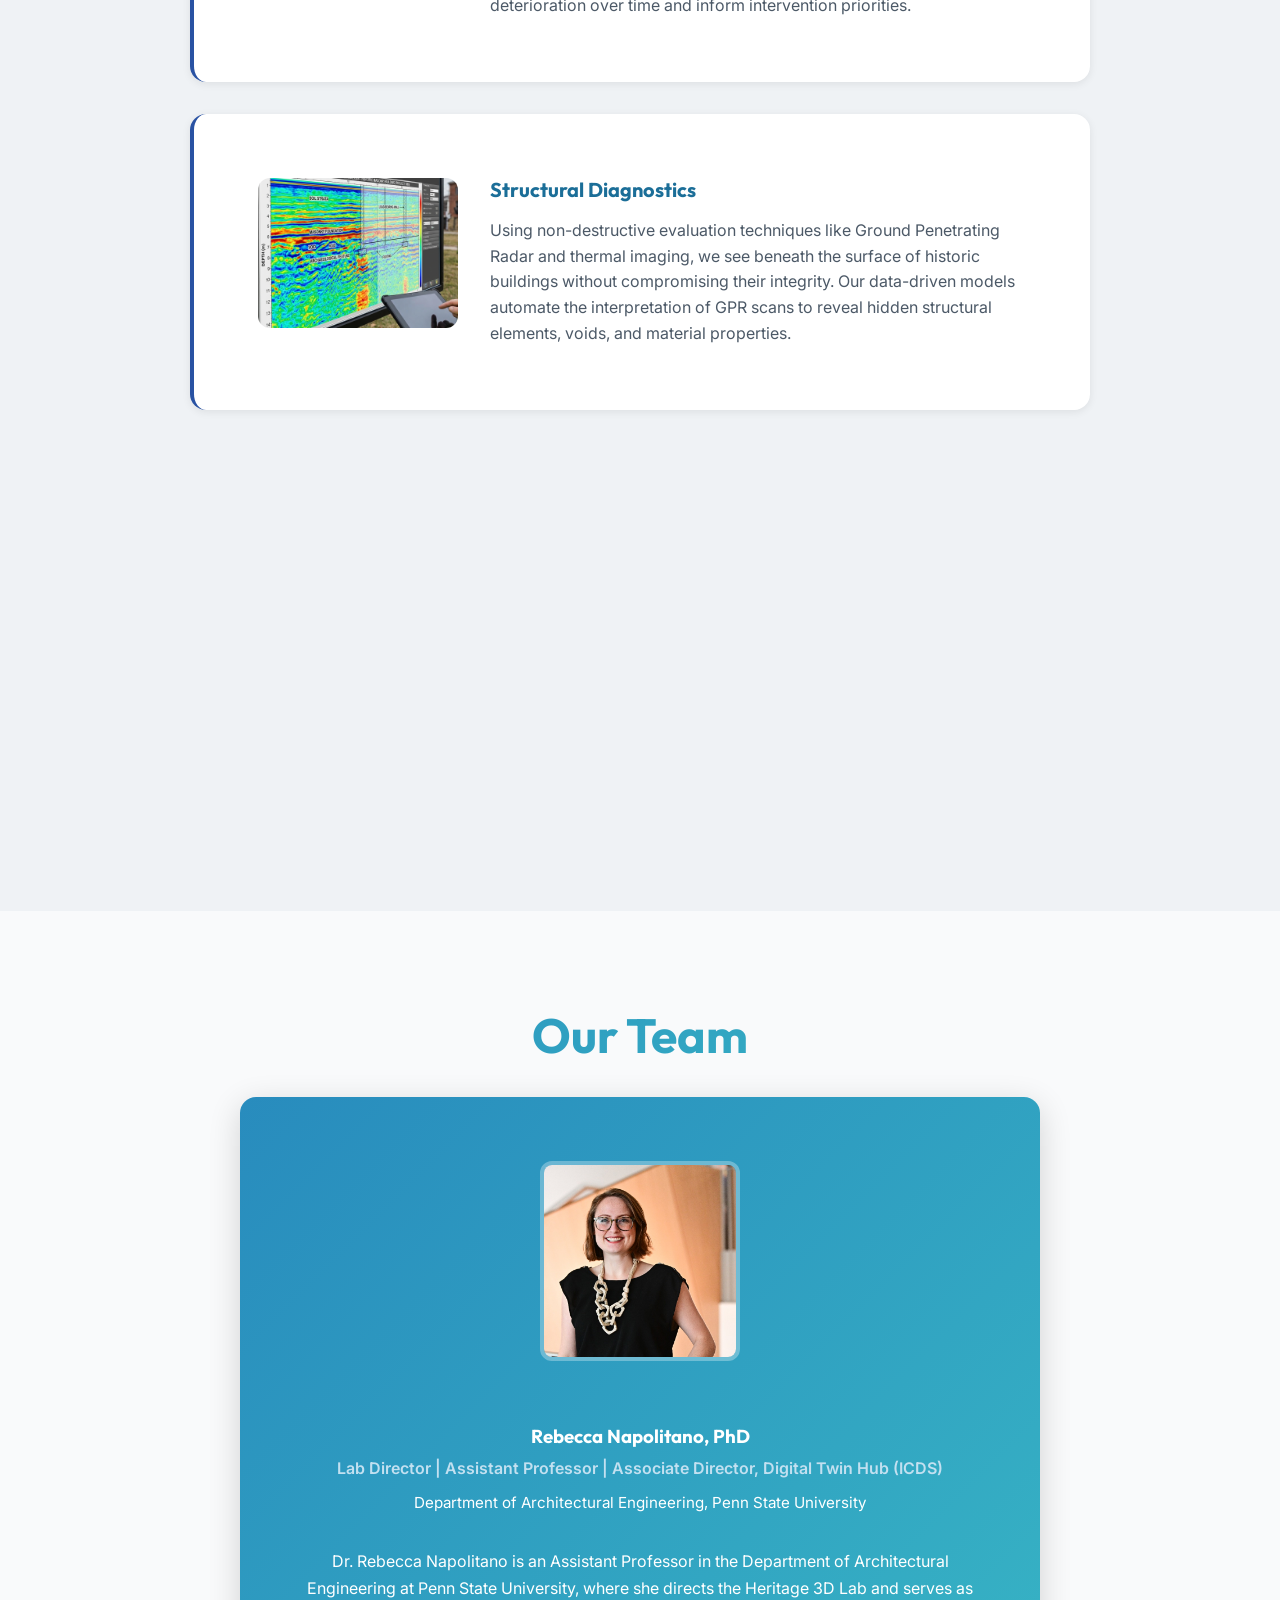
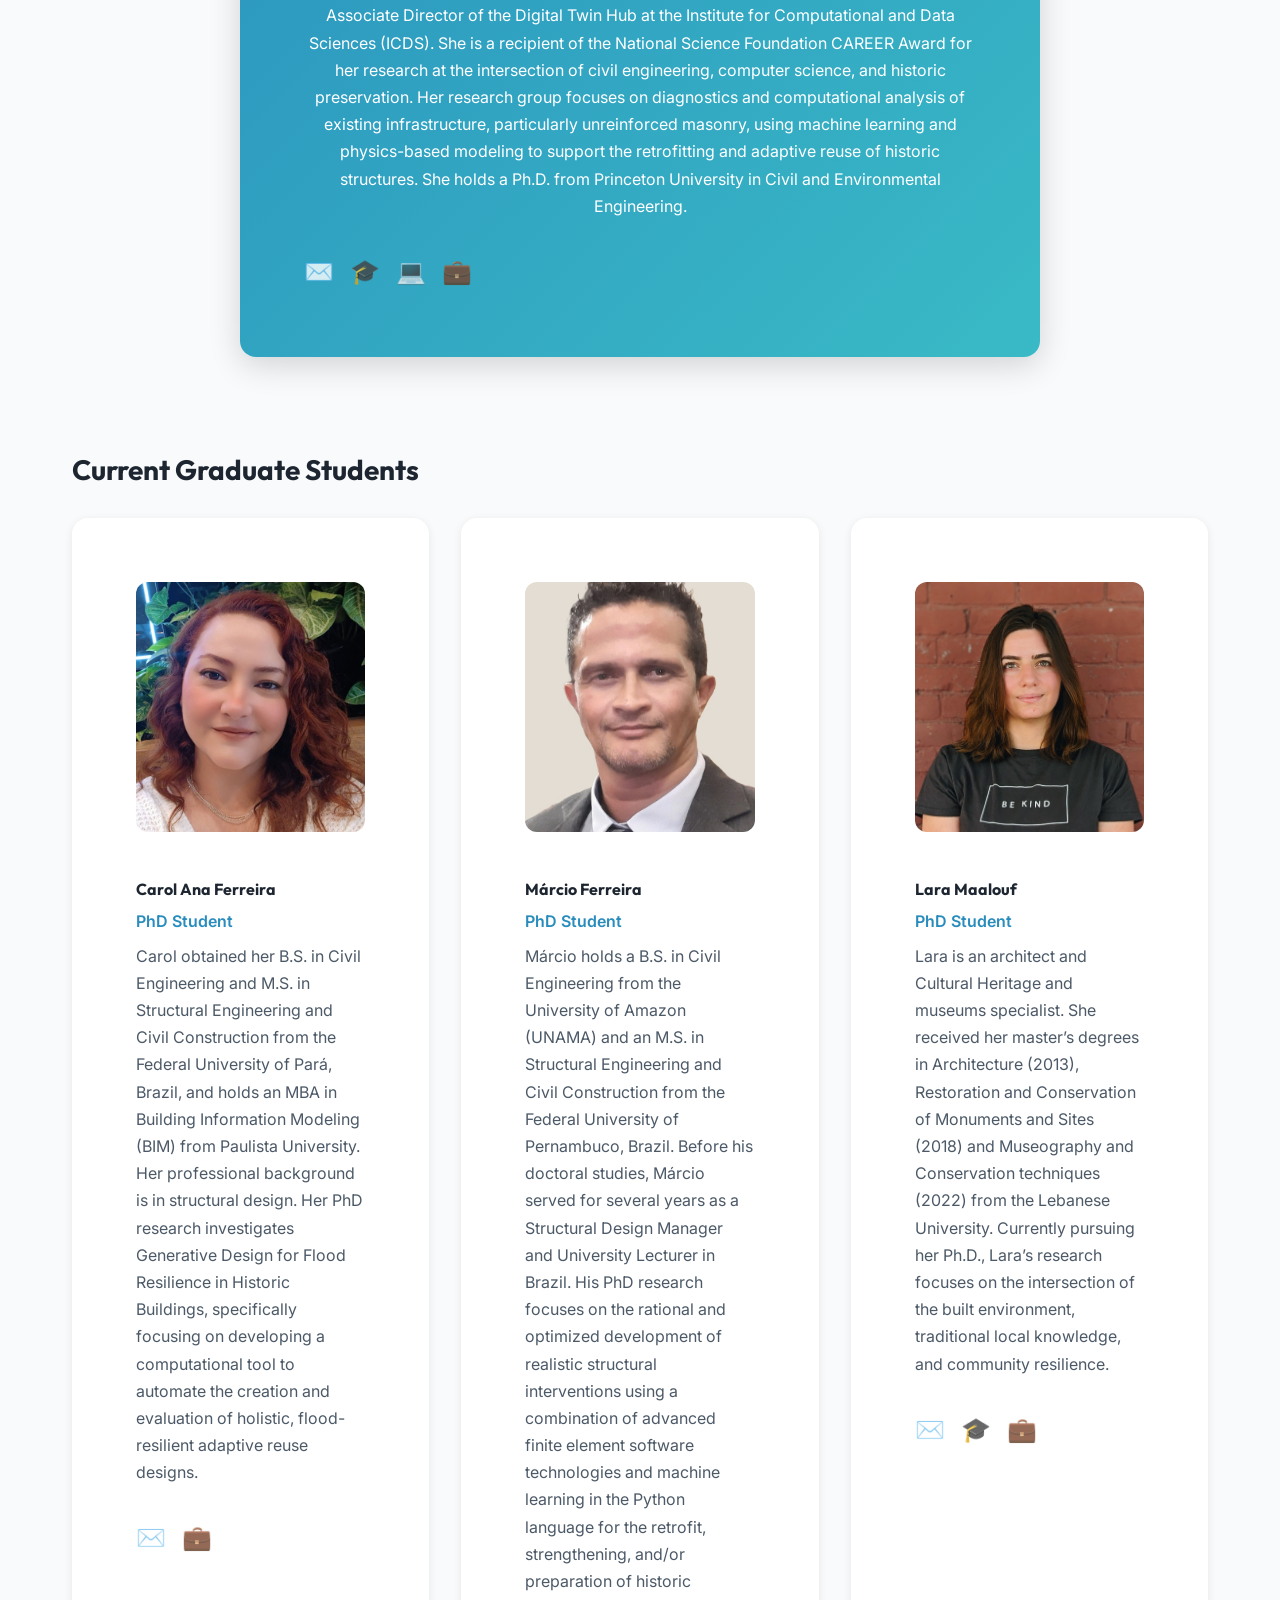
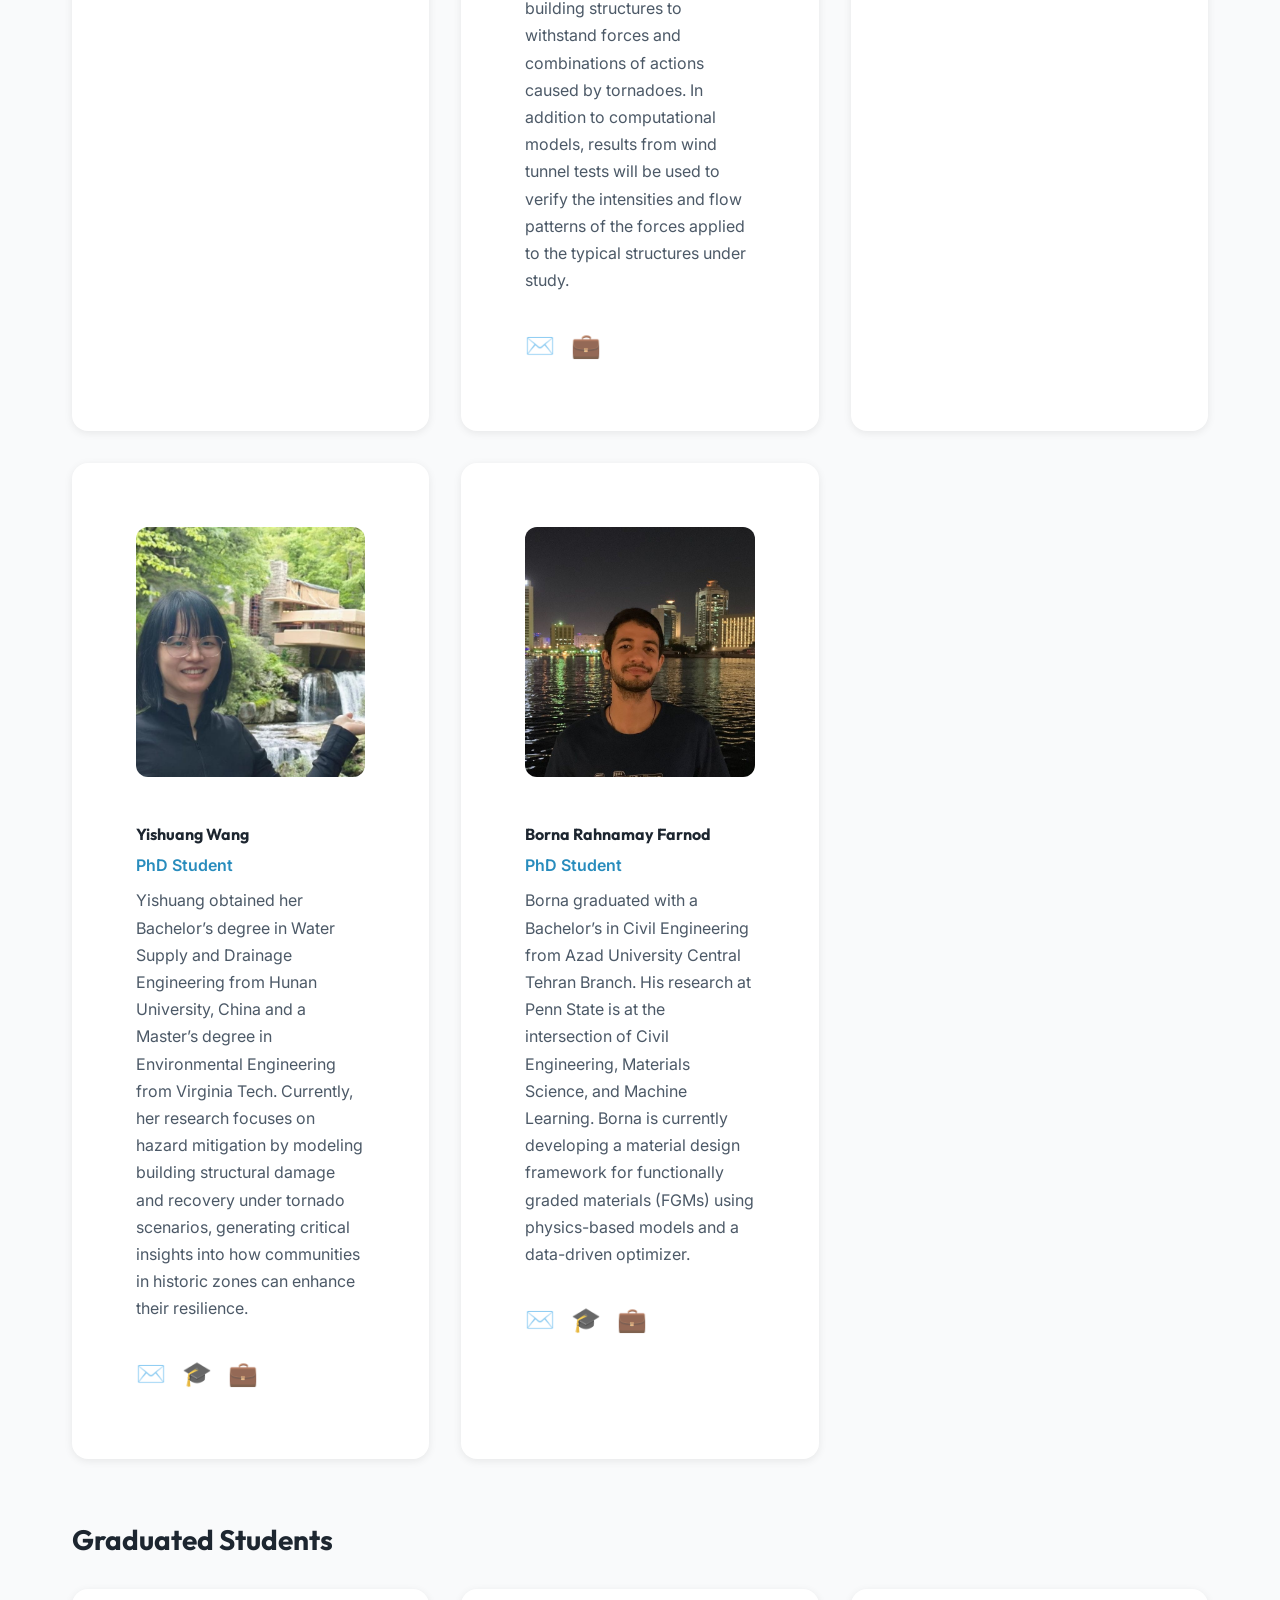
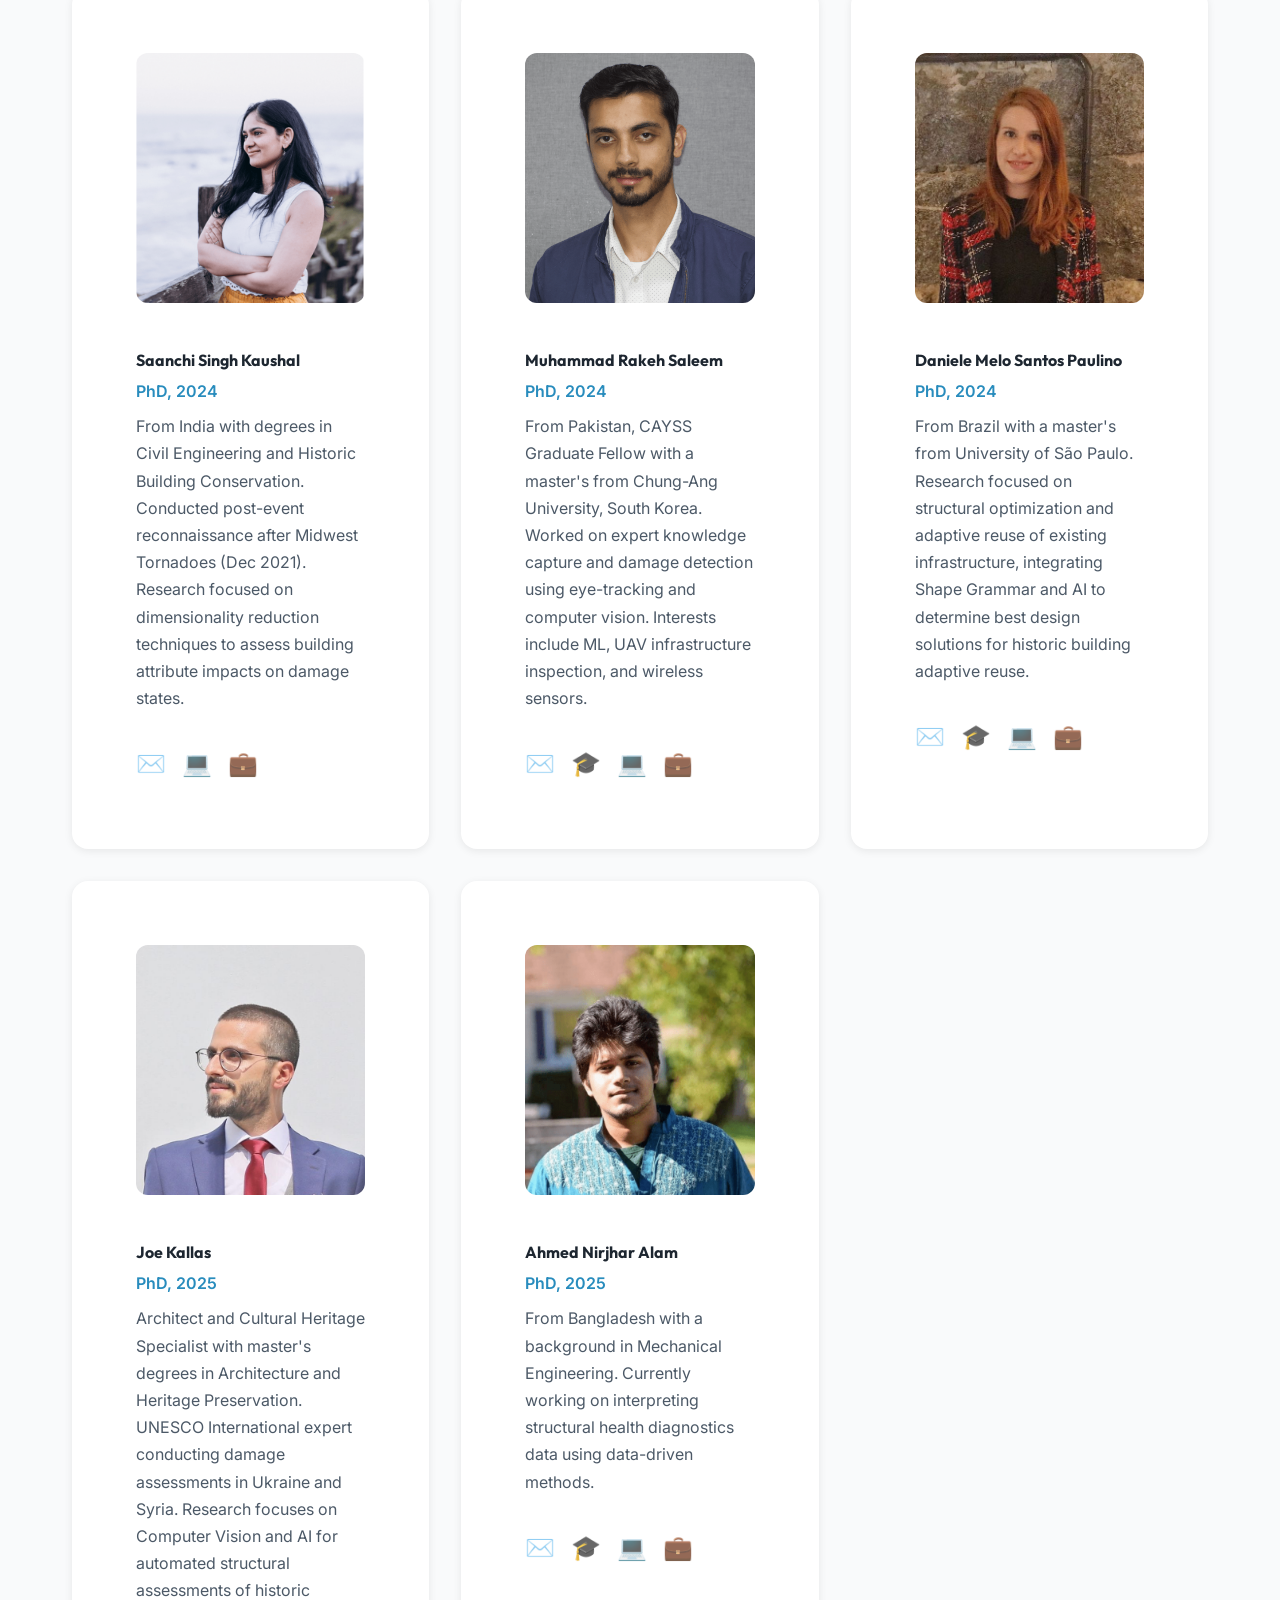
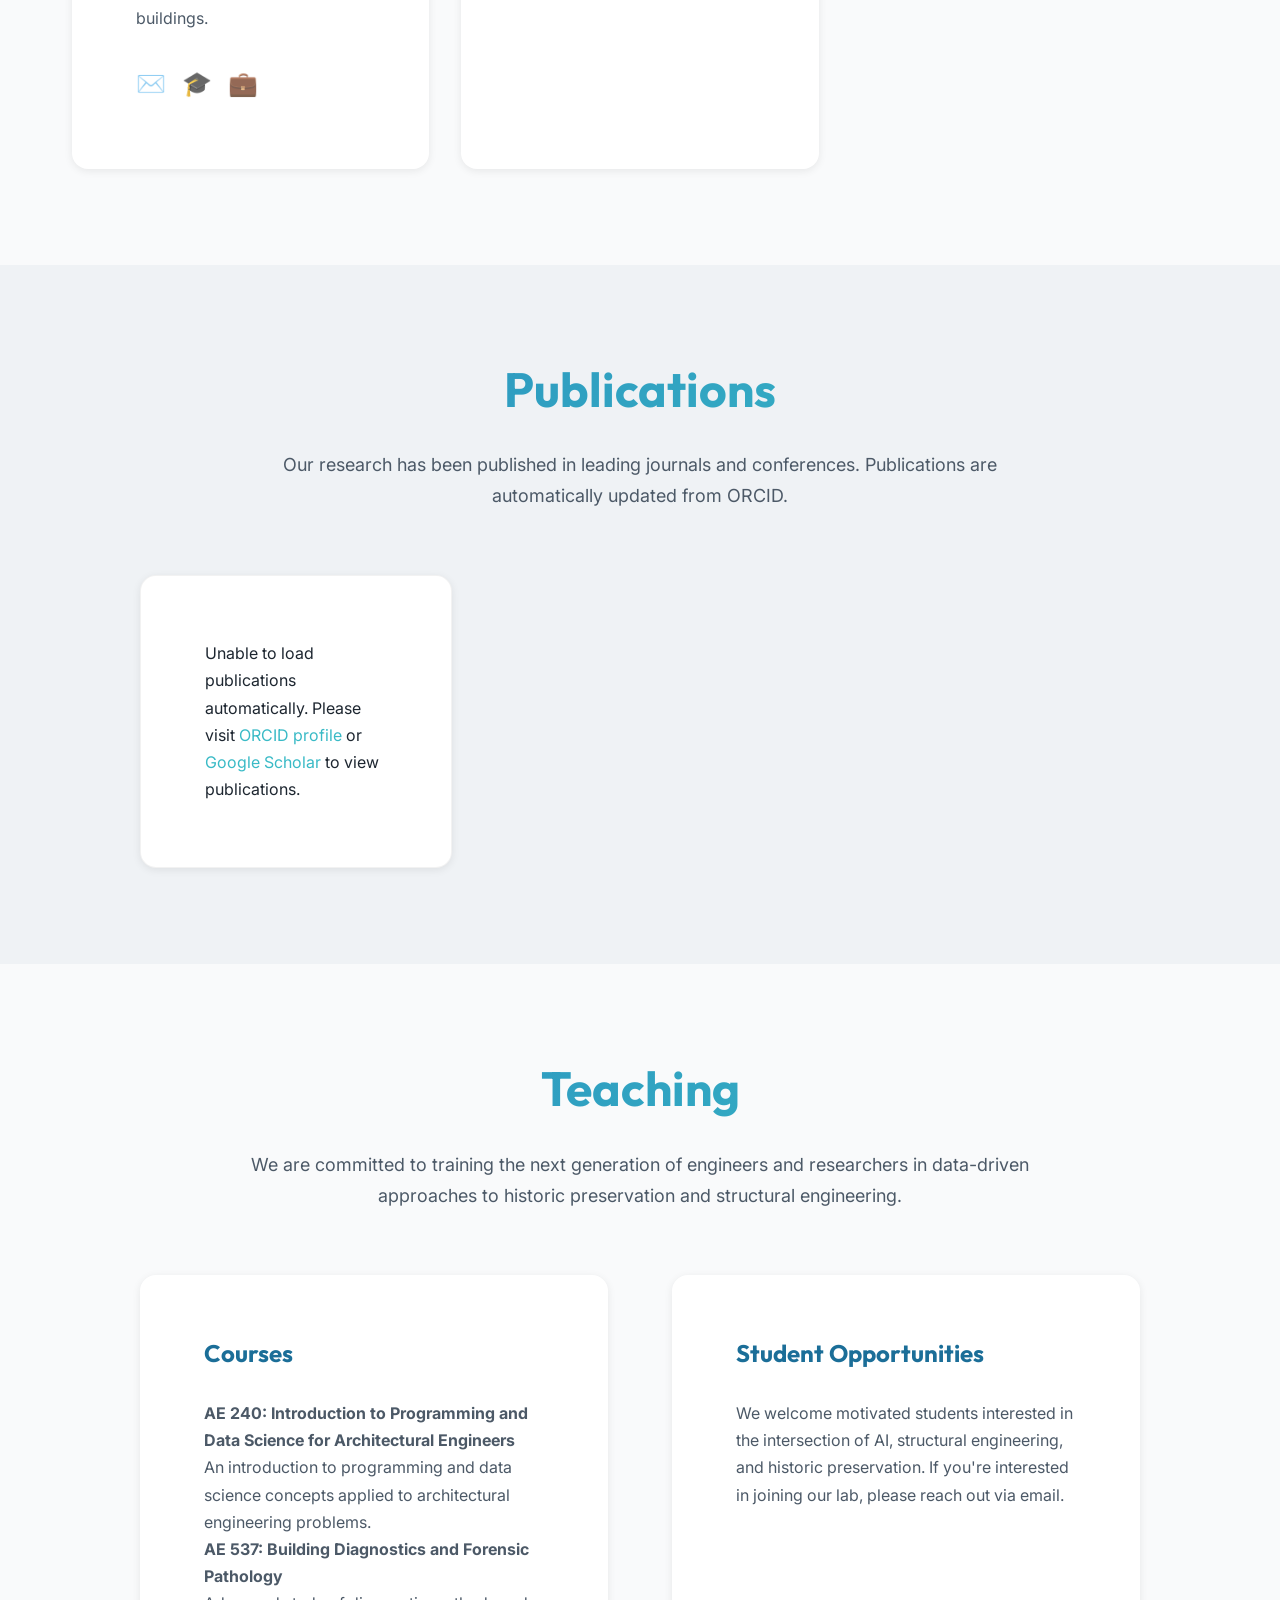
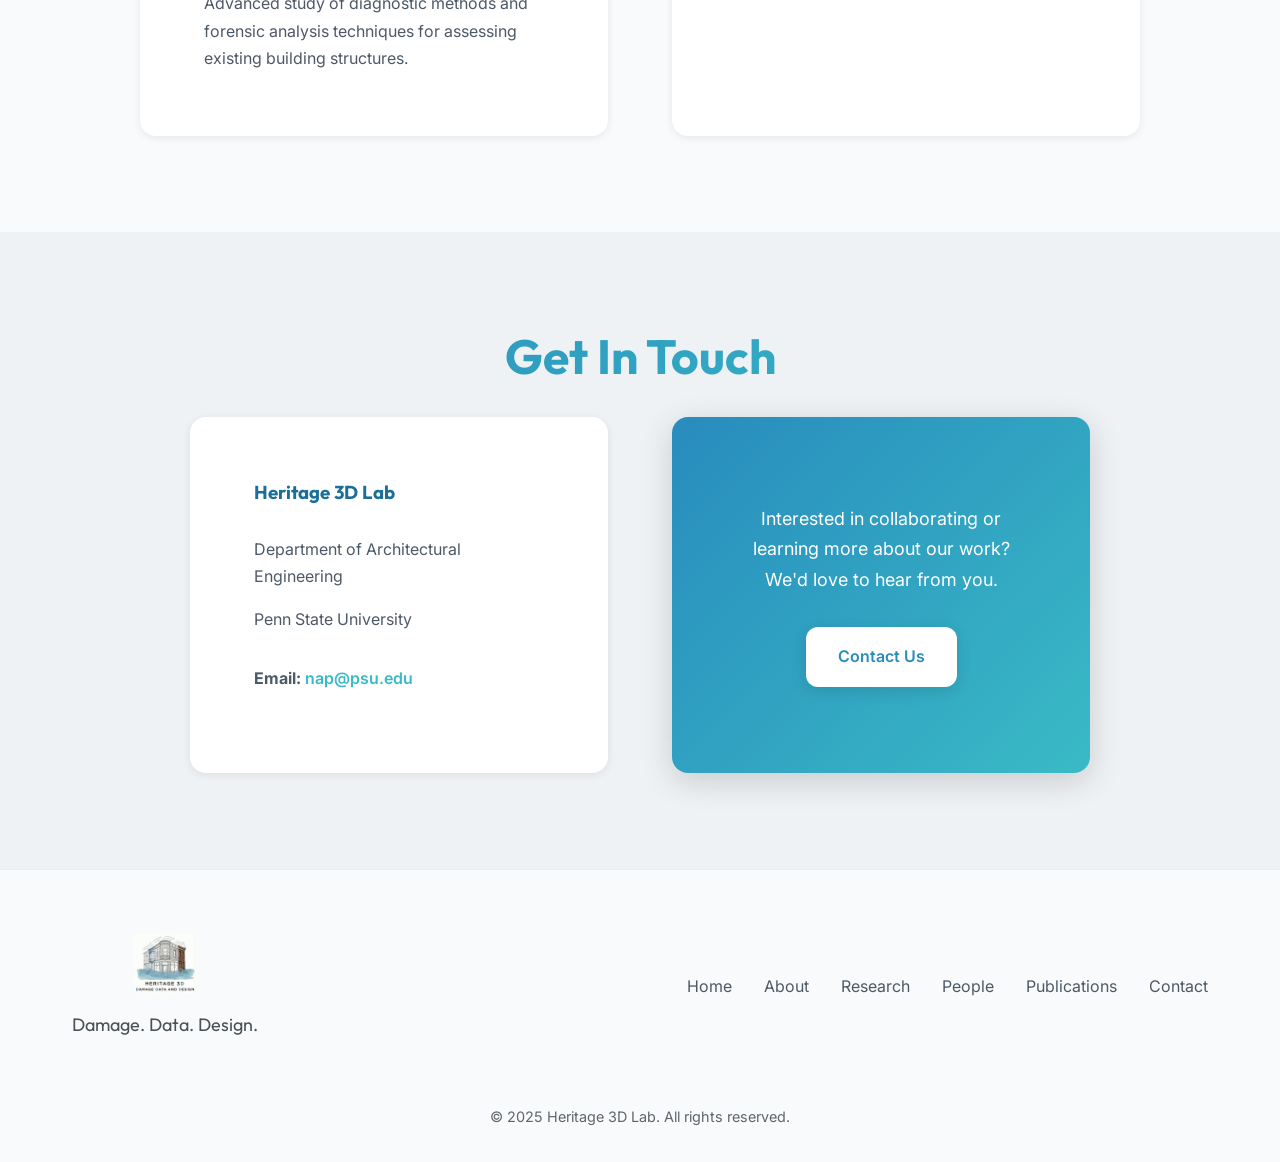
==== commit 7b88886f: "Update meta description to match new mission statement Co-Authored-By: Claude Sonnet 4.6 <noreply@an" ====
--- a/index.html
+++ b/index.html
@@ -6,7 +6,7 @@
     <meta name="viewport" content="width=device-width, initial-scale=1.0">
     <title>Heritage 3D Lab | Damage. Data. Design.</title>
     <meta name="description"
-        content="Heritage 3D Lab at Penn State - Leveraging AI to make historic communities resilient through data-driven engineering and social science.">
+        content="Heritage 3D Lab at Penn State - Using AI and 3D data to understand, protect, and reimagine old masonry buildings, from disaster response to adaptive reuse, in communities where those buildings still matter.">
     <meta name="author" content="Rebecca Napolitano">
     <link rel="stylesheet" href="styles.css">
     <link rel="preconnect" href="https://fonts.googleapis.com">
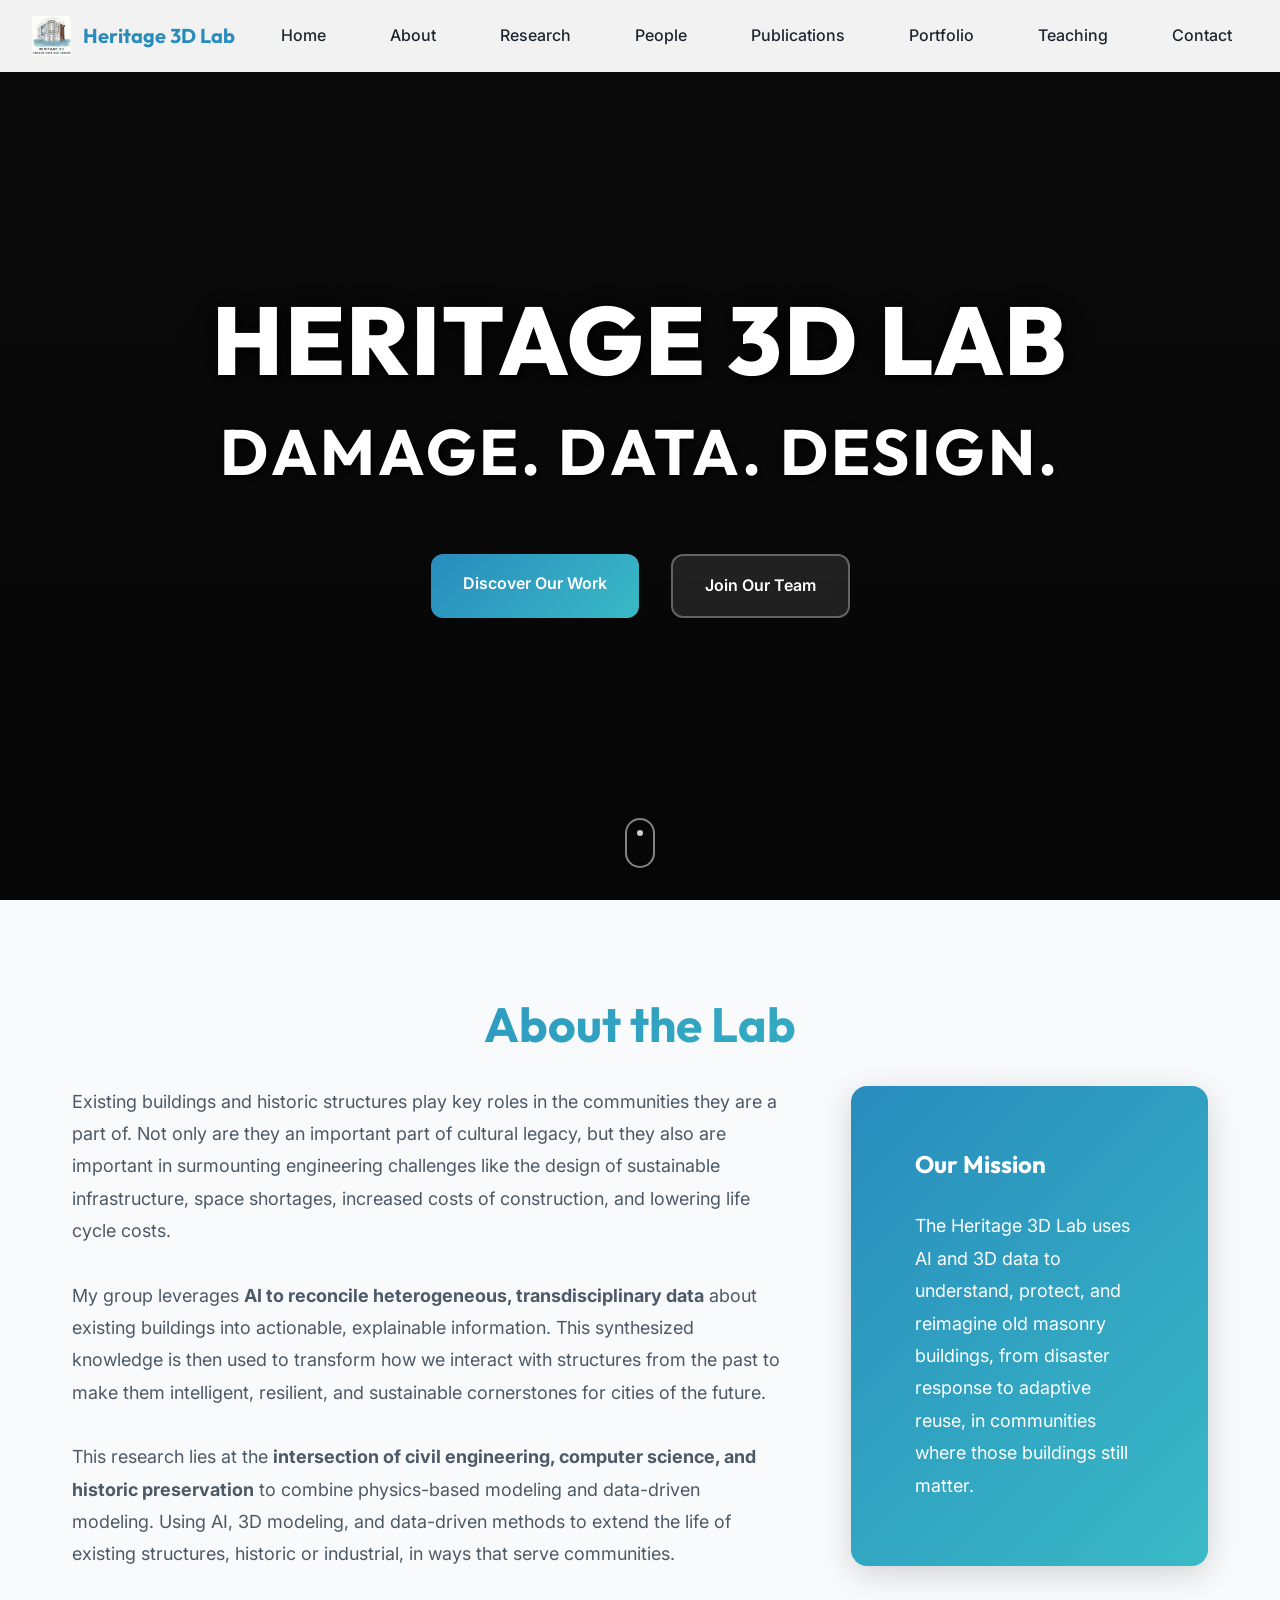
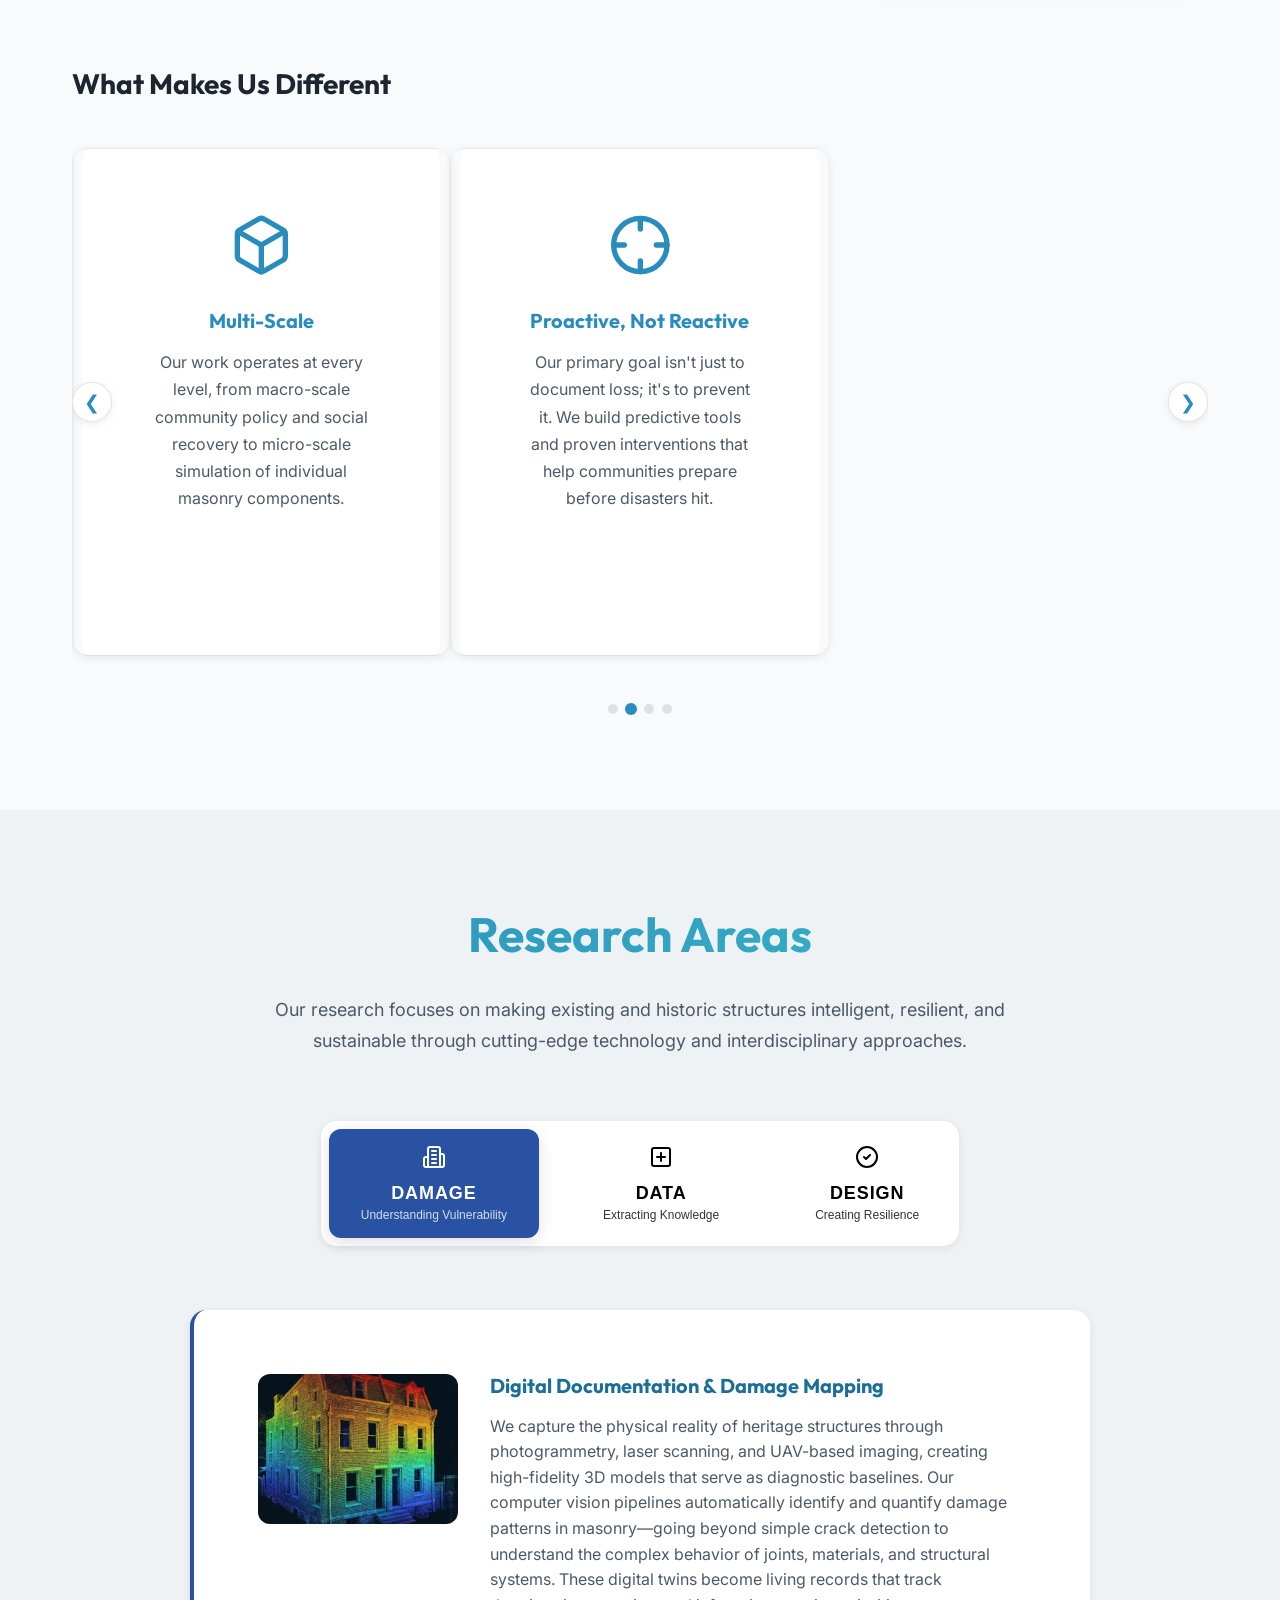
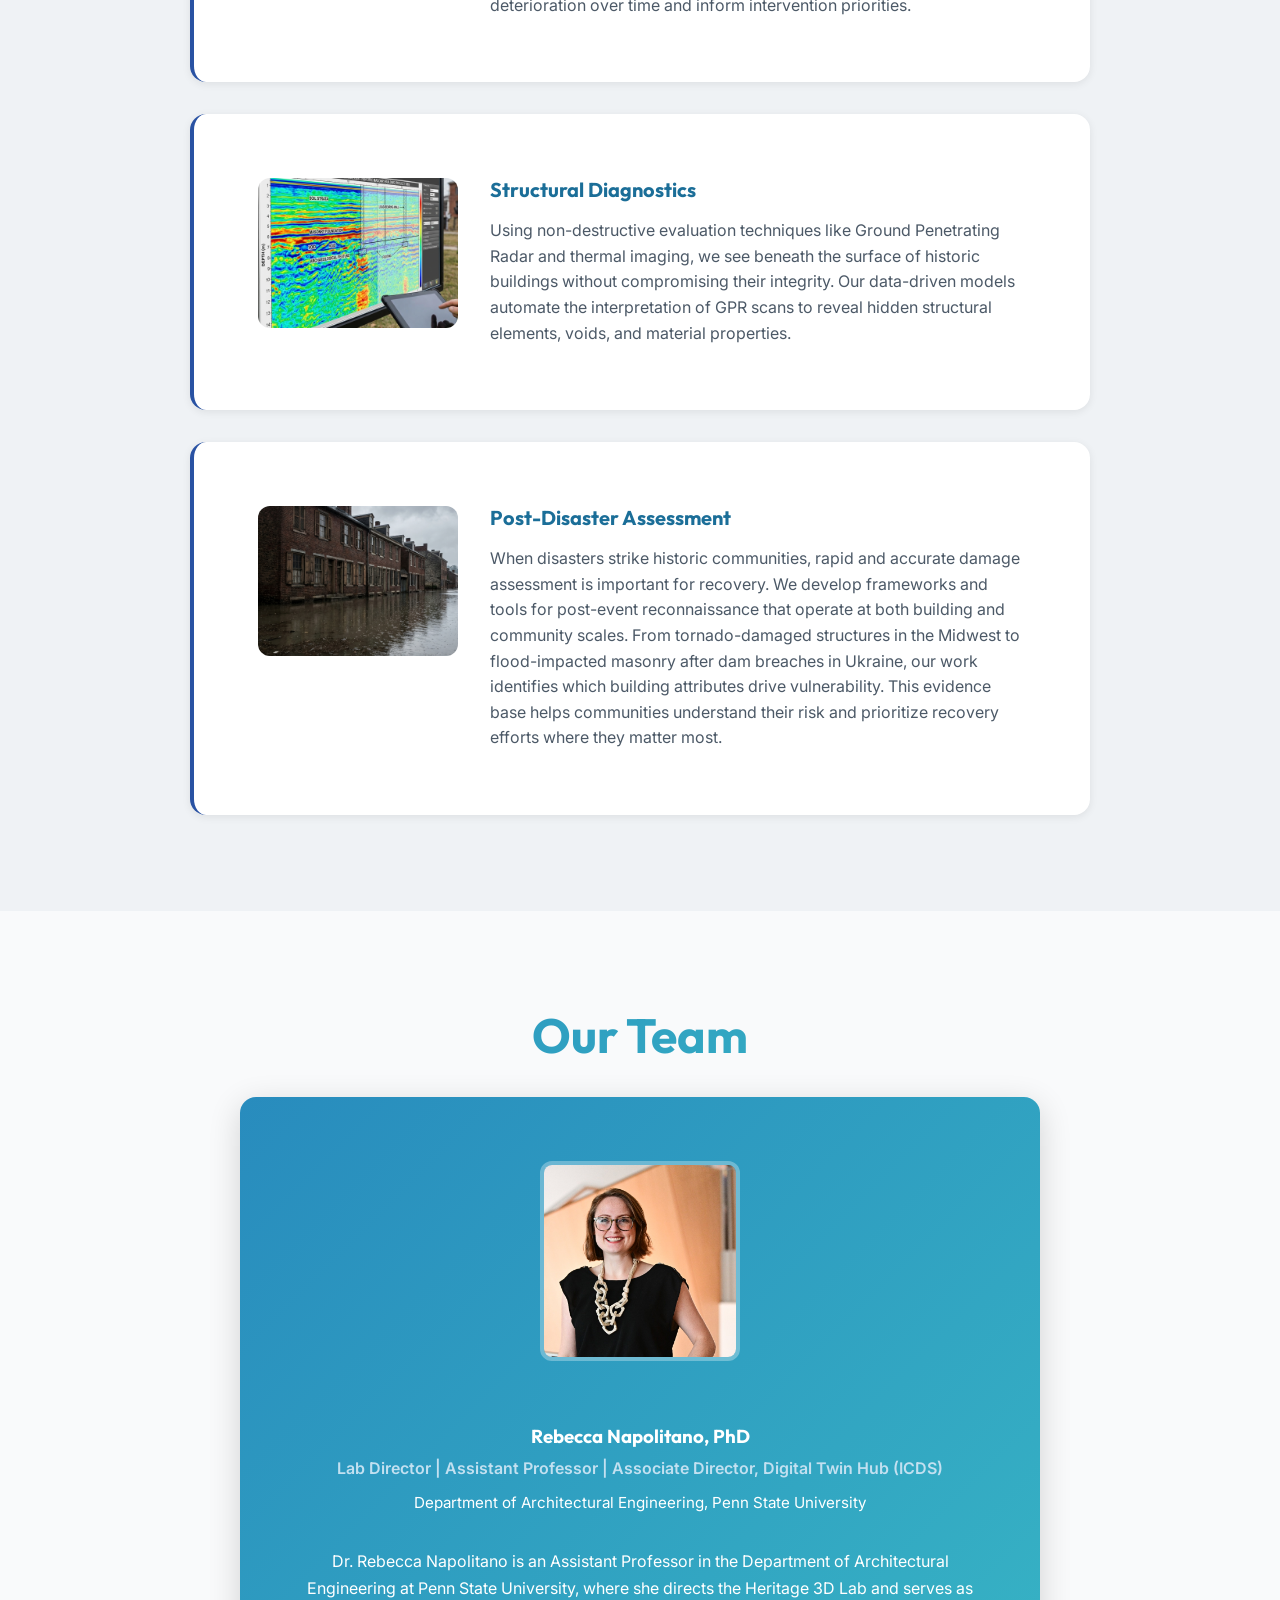
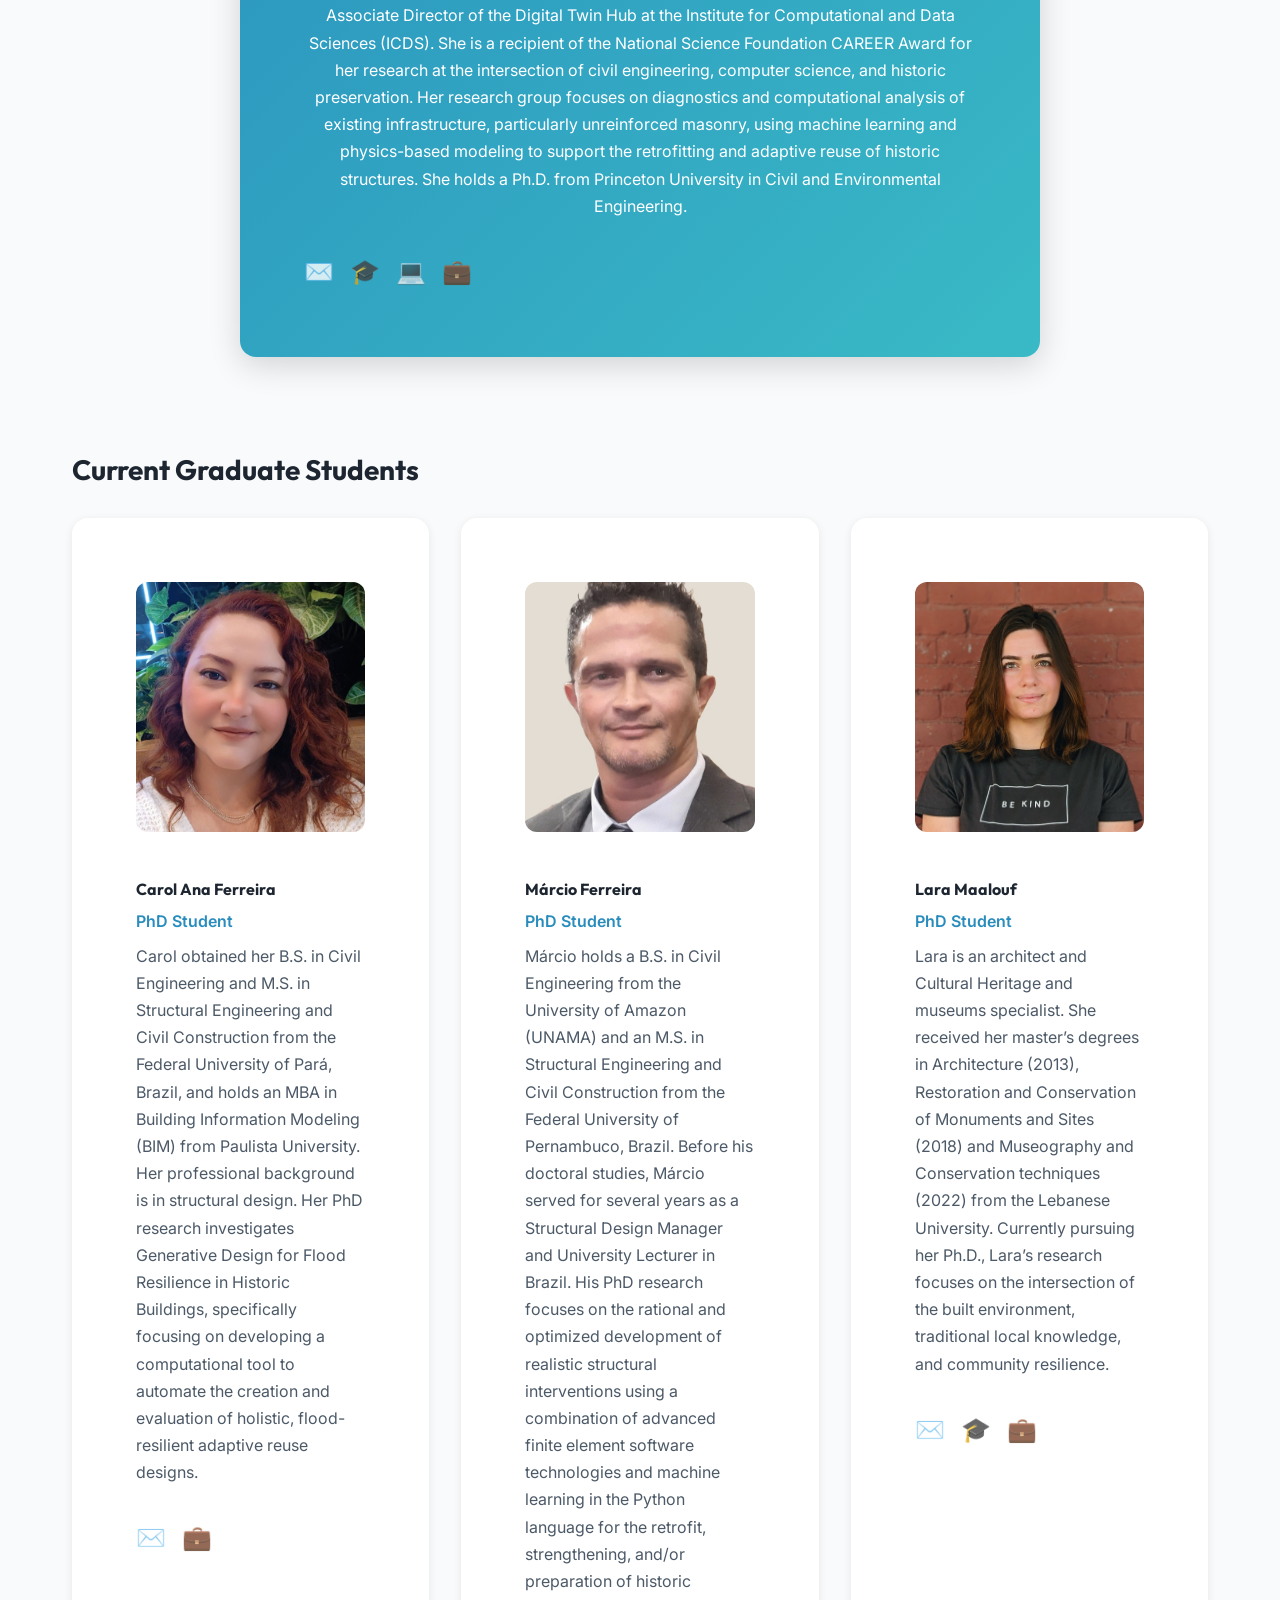
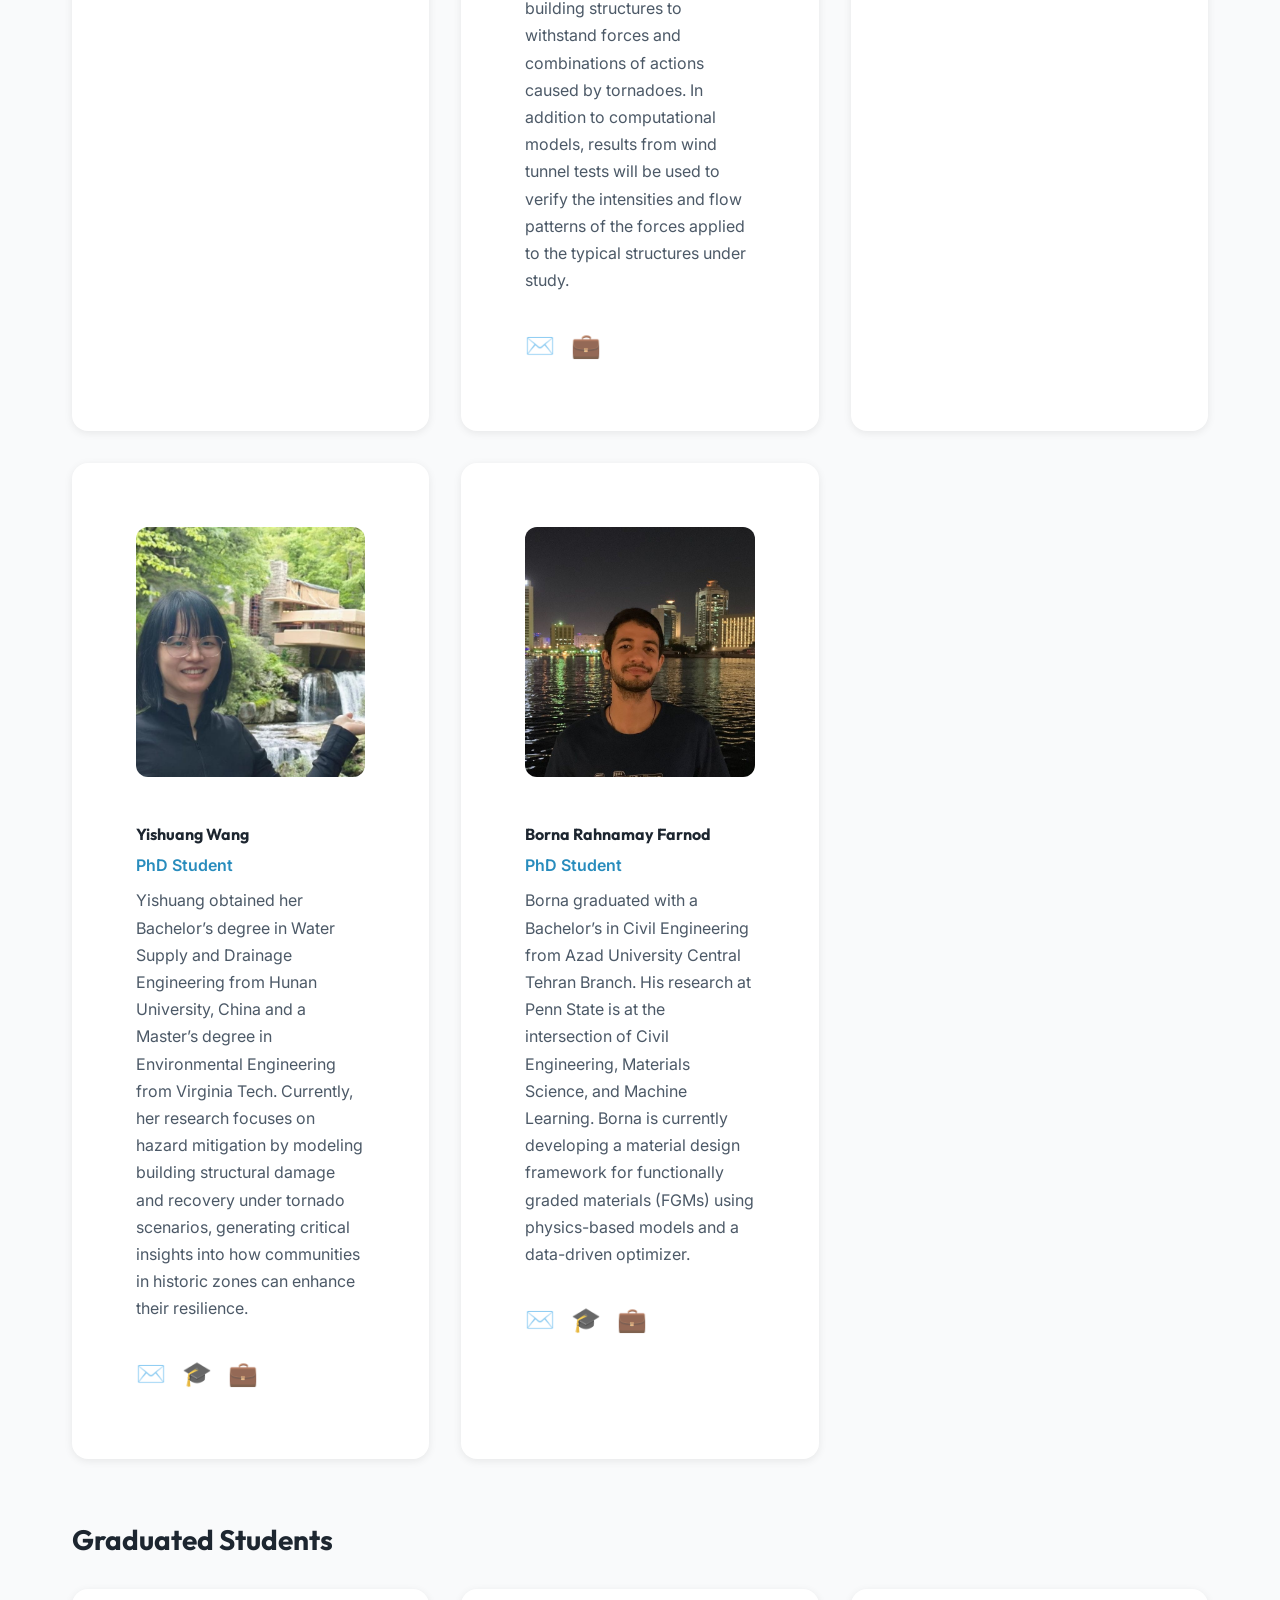
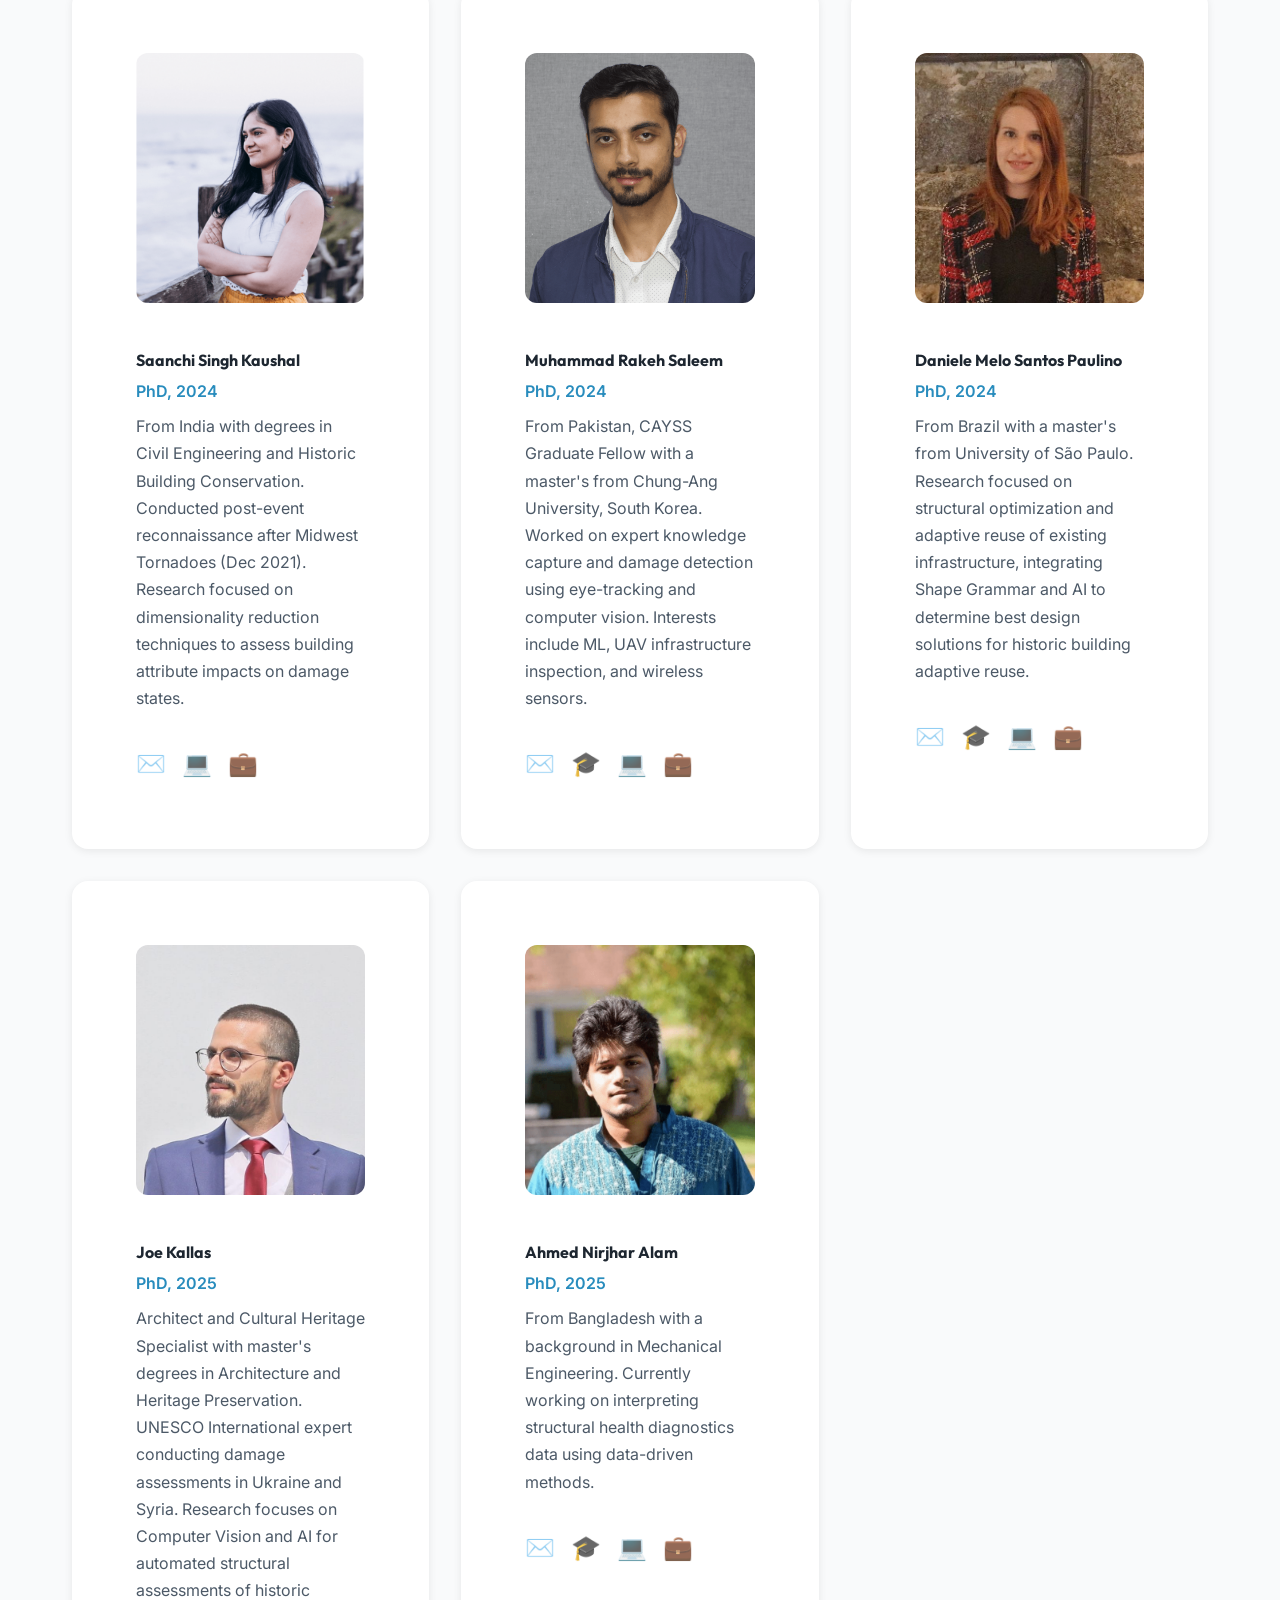
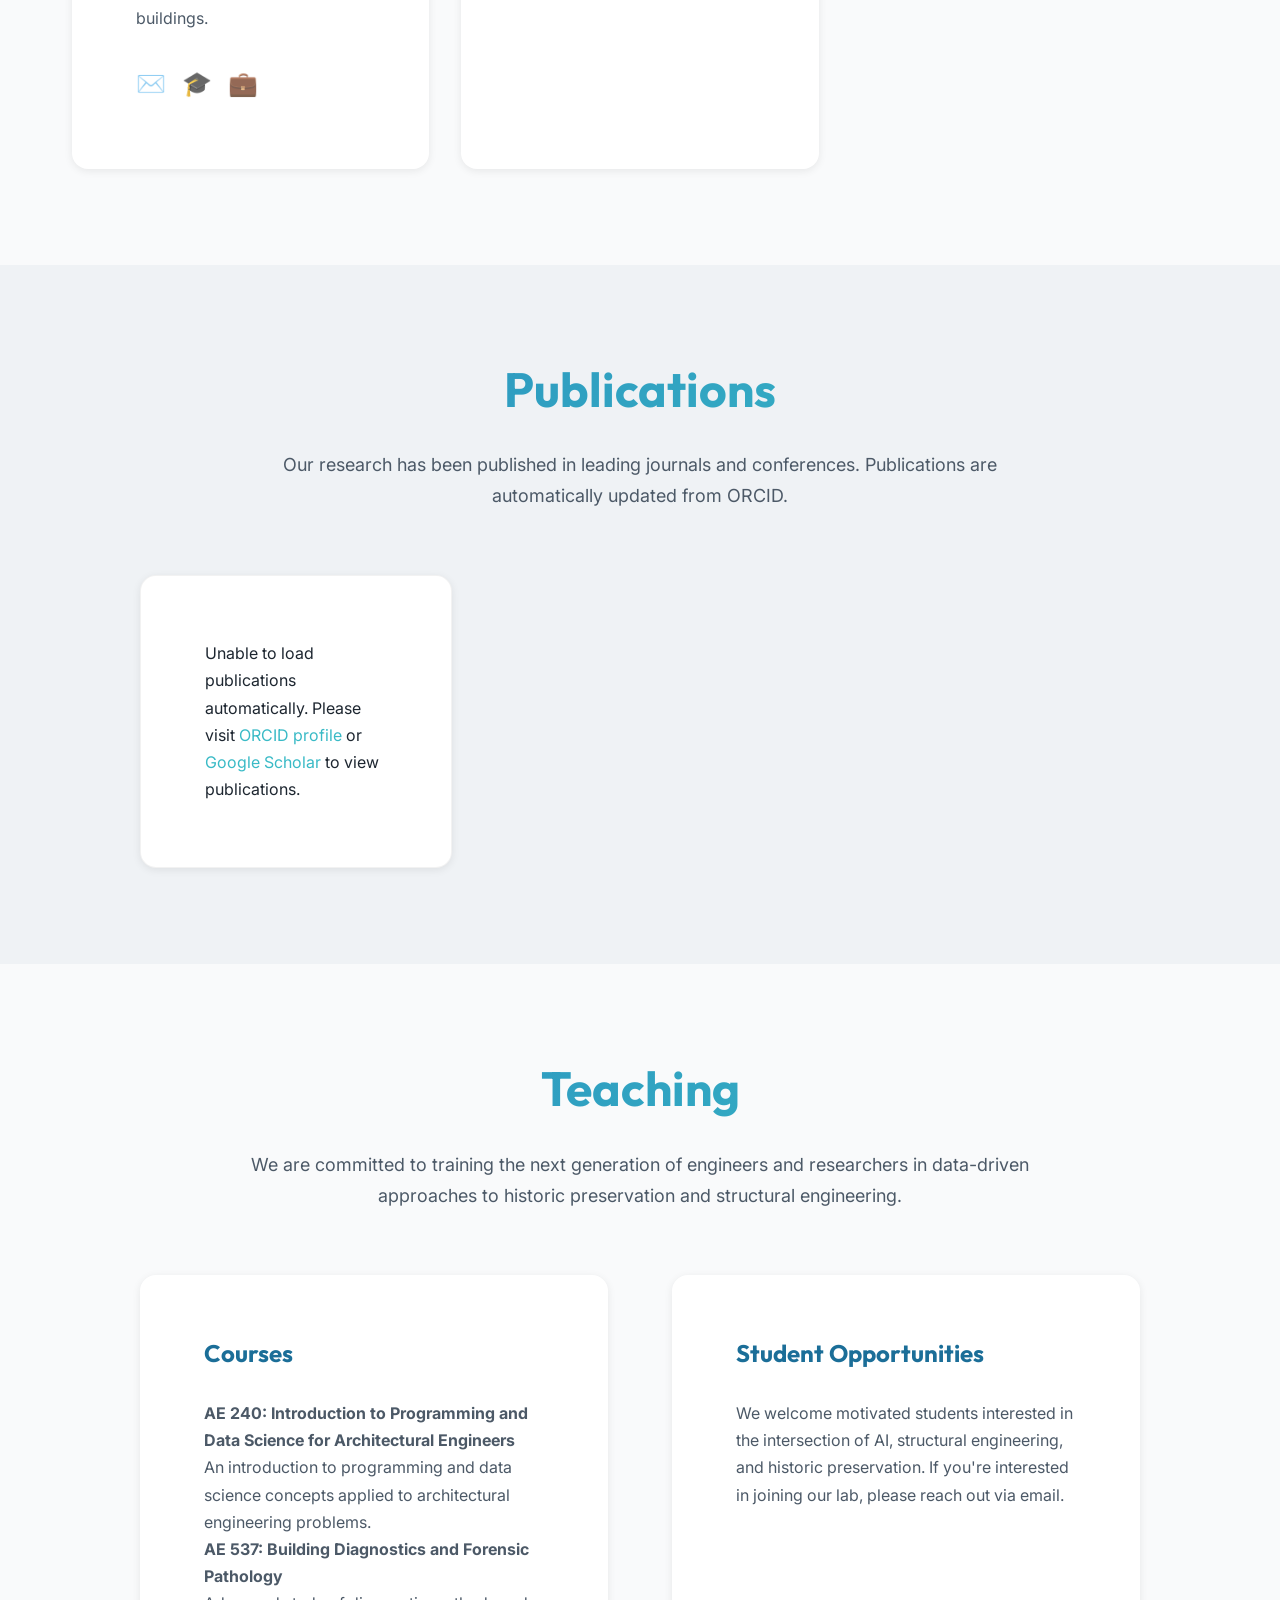
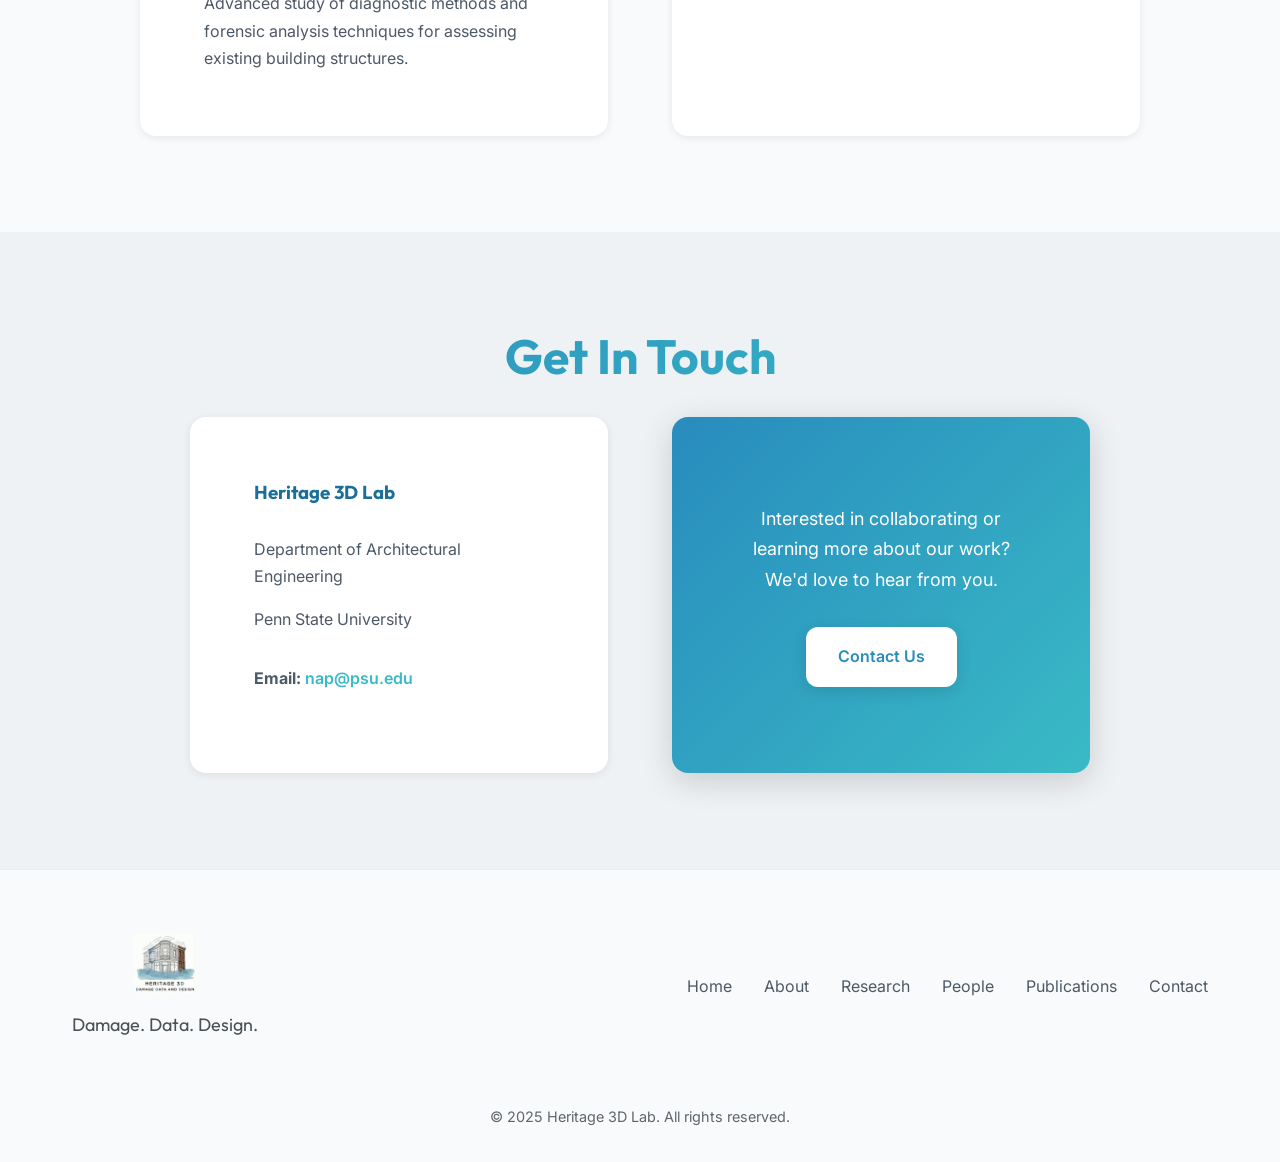
==== commit 60851410: "Add research portfolio page with site map Generated from the private lab-portfolio inventory by `pyt" ====
--- a/index.html
+++ b/index.html
@@ -30,6 +30,7 @@
                 <li><a href="#research" class="nav-link">Research</a></li>
                 <li><a href="#people" class="nav-link">People</a></li>
                 <li><a href="#publications" class="nav-link">Publications</a></li>
+                <li><a href="portfolio/" class="nav-link">Portfolio</a></li>
                 <li><a href="#teaching" class="nav-link">Teaching</a></li>
                 <li><a href="#contact" class="nav-link">Contact</a></li>
             </ul>
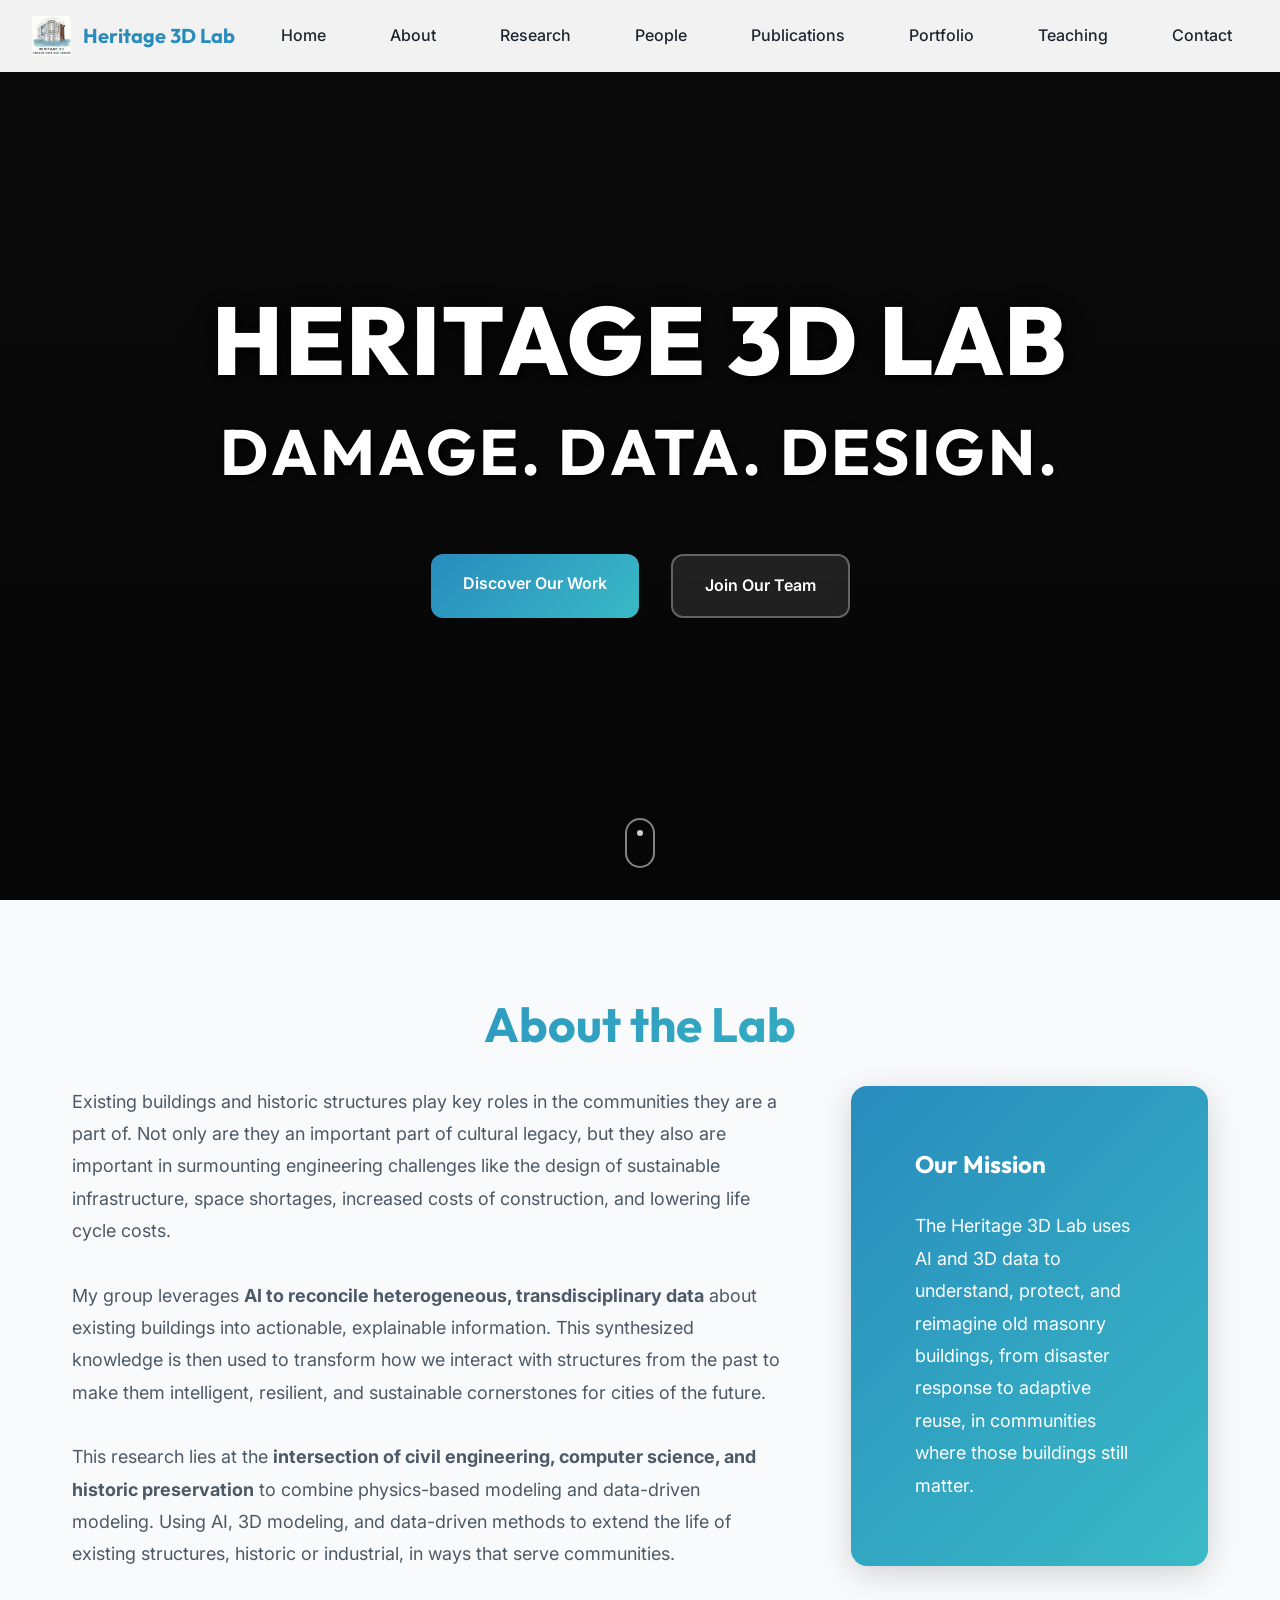
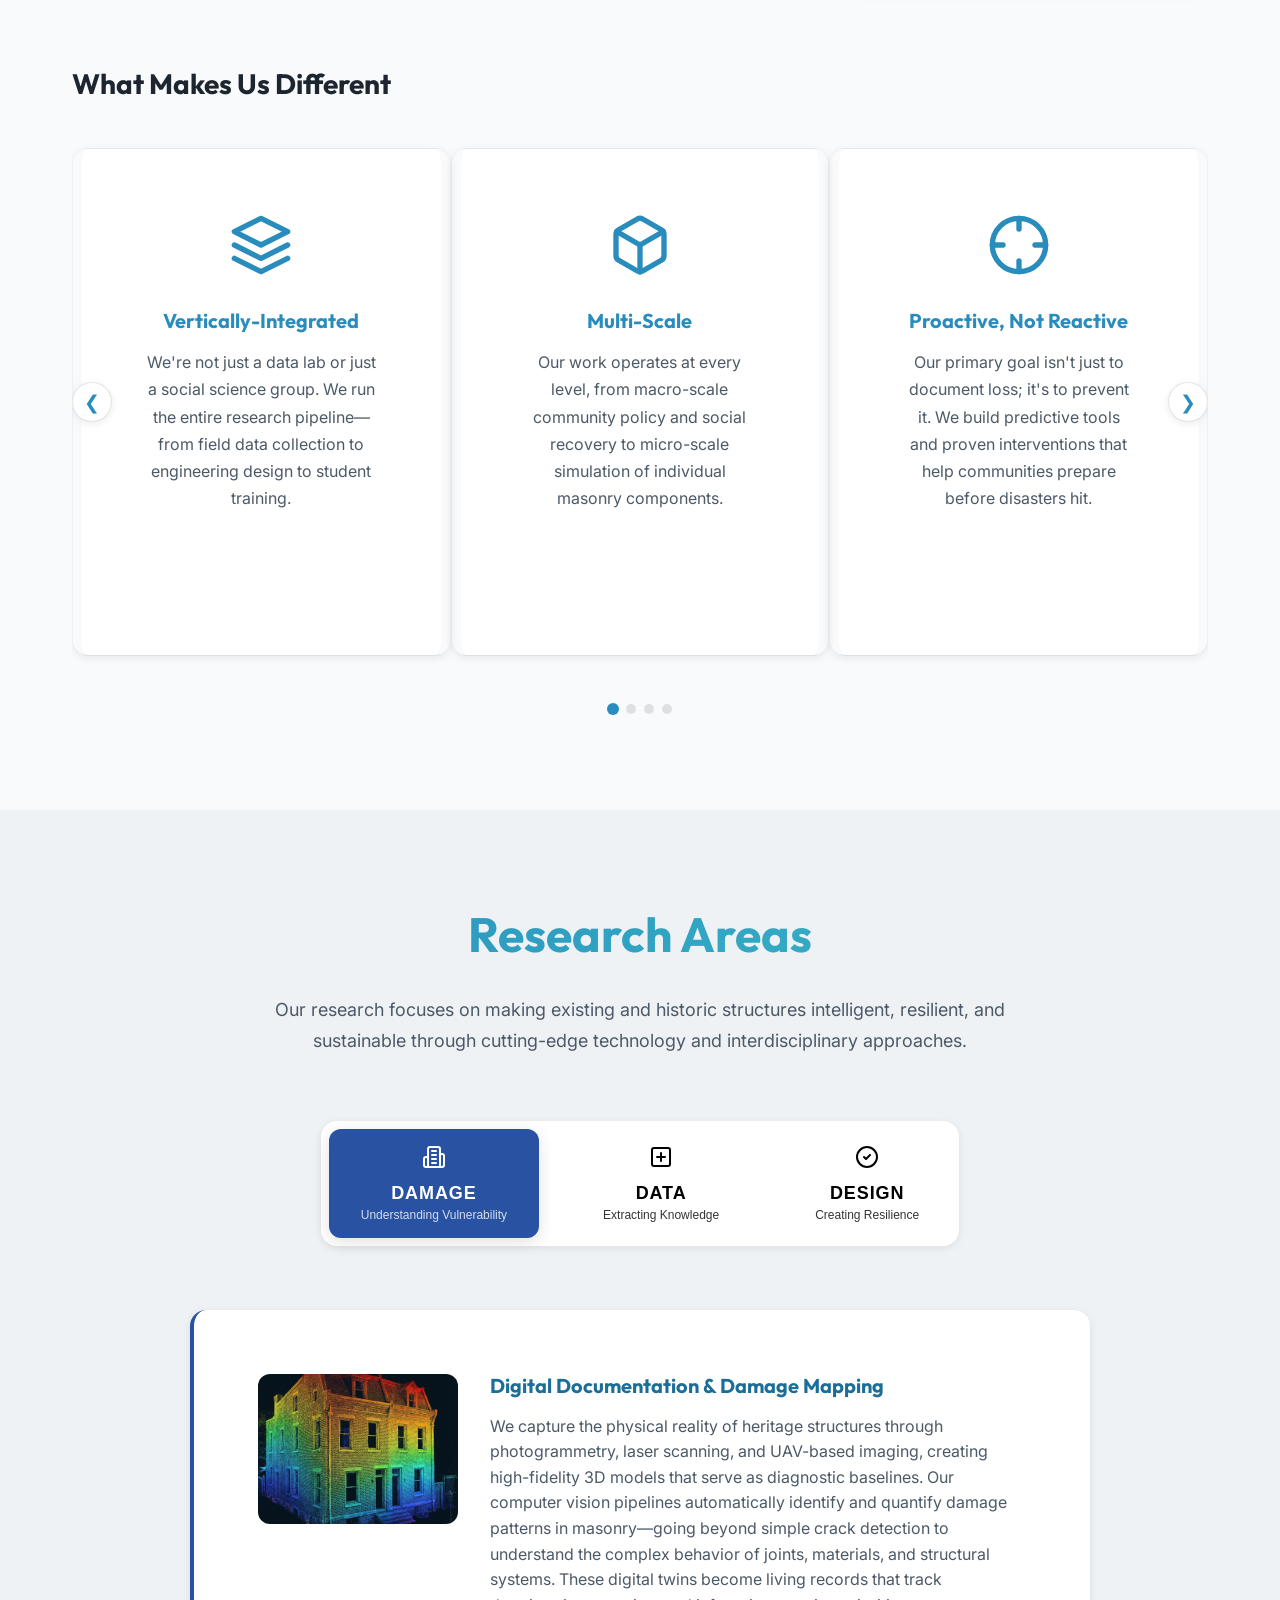
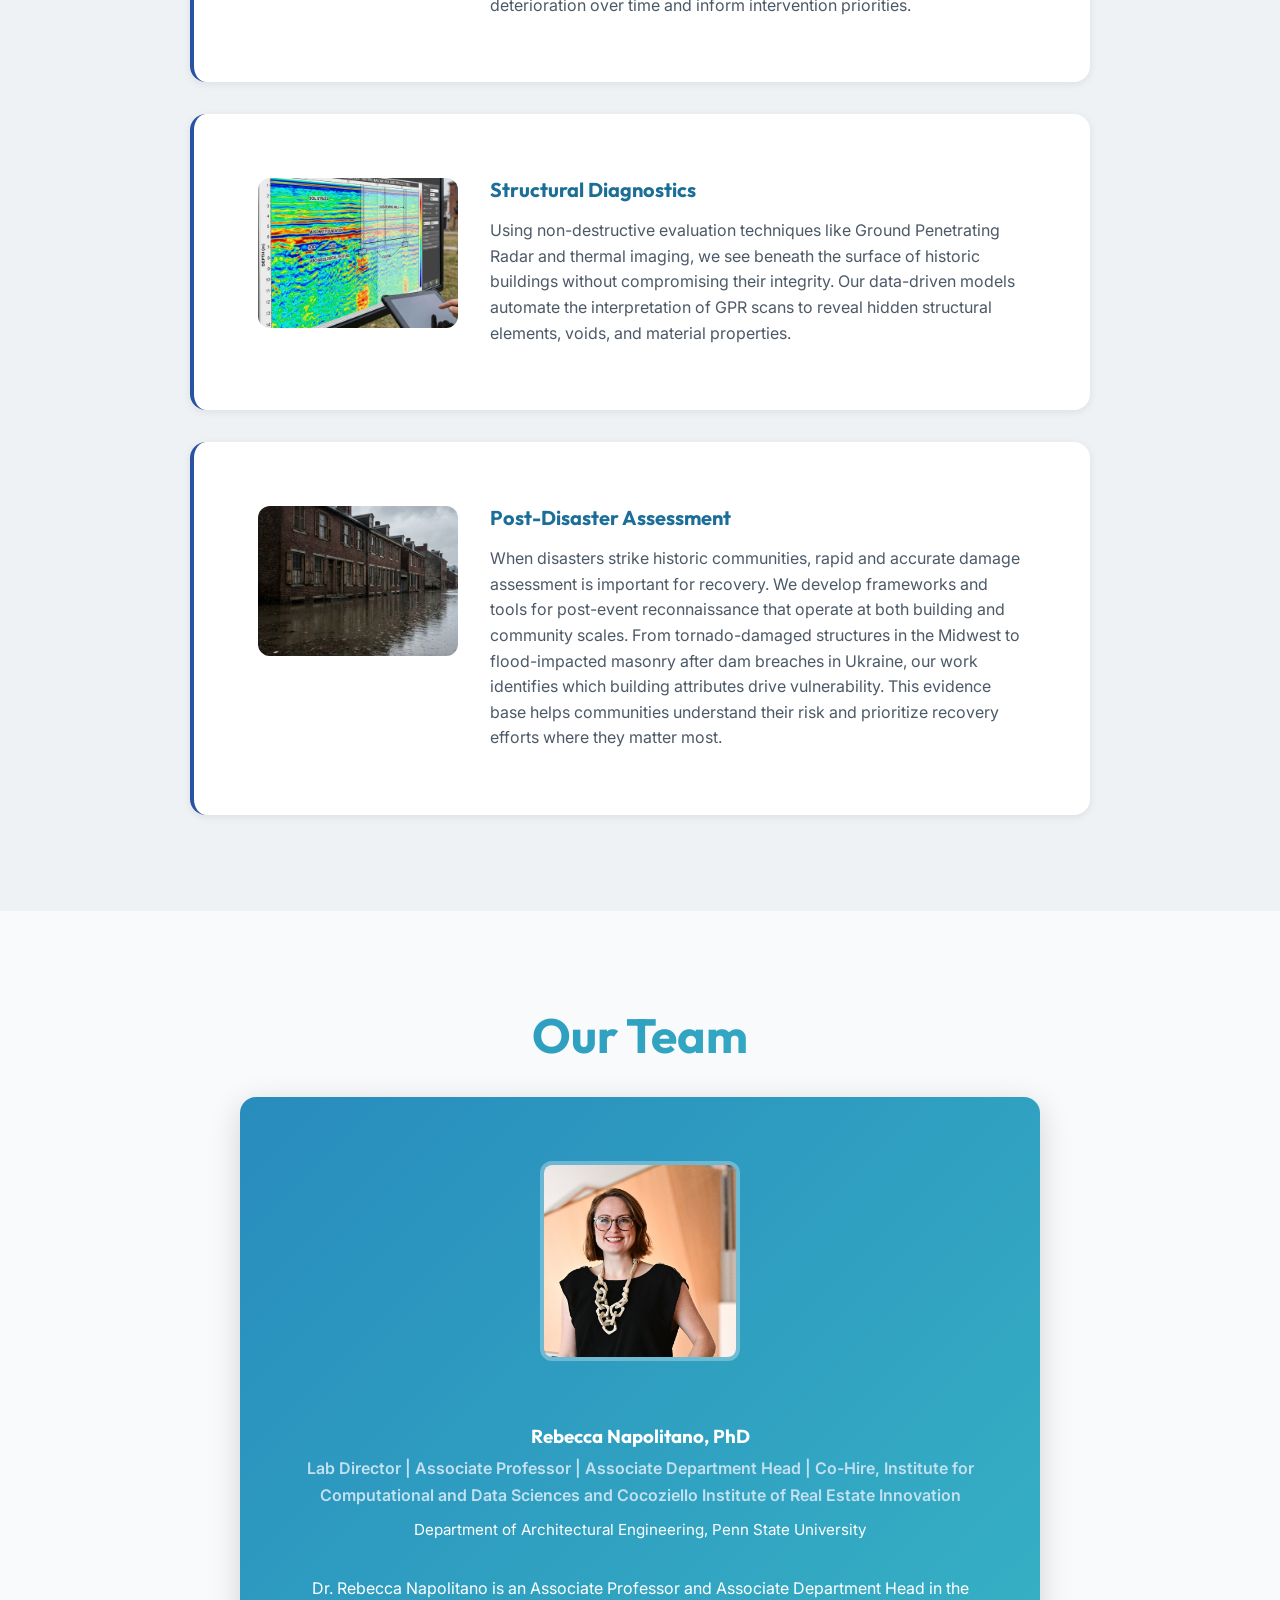
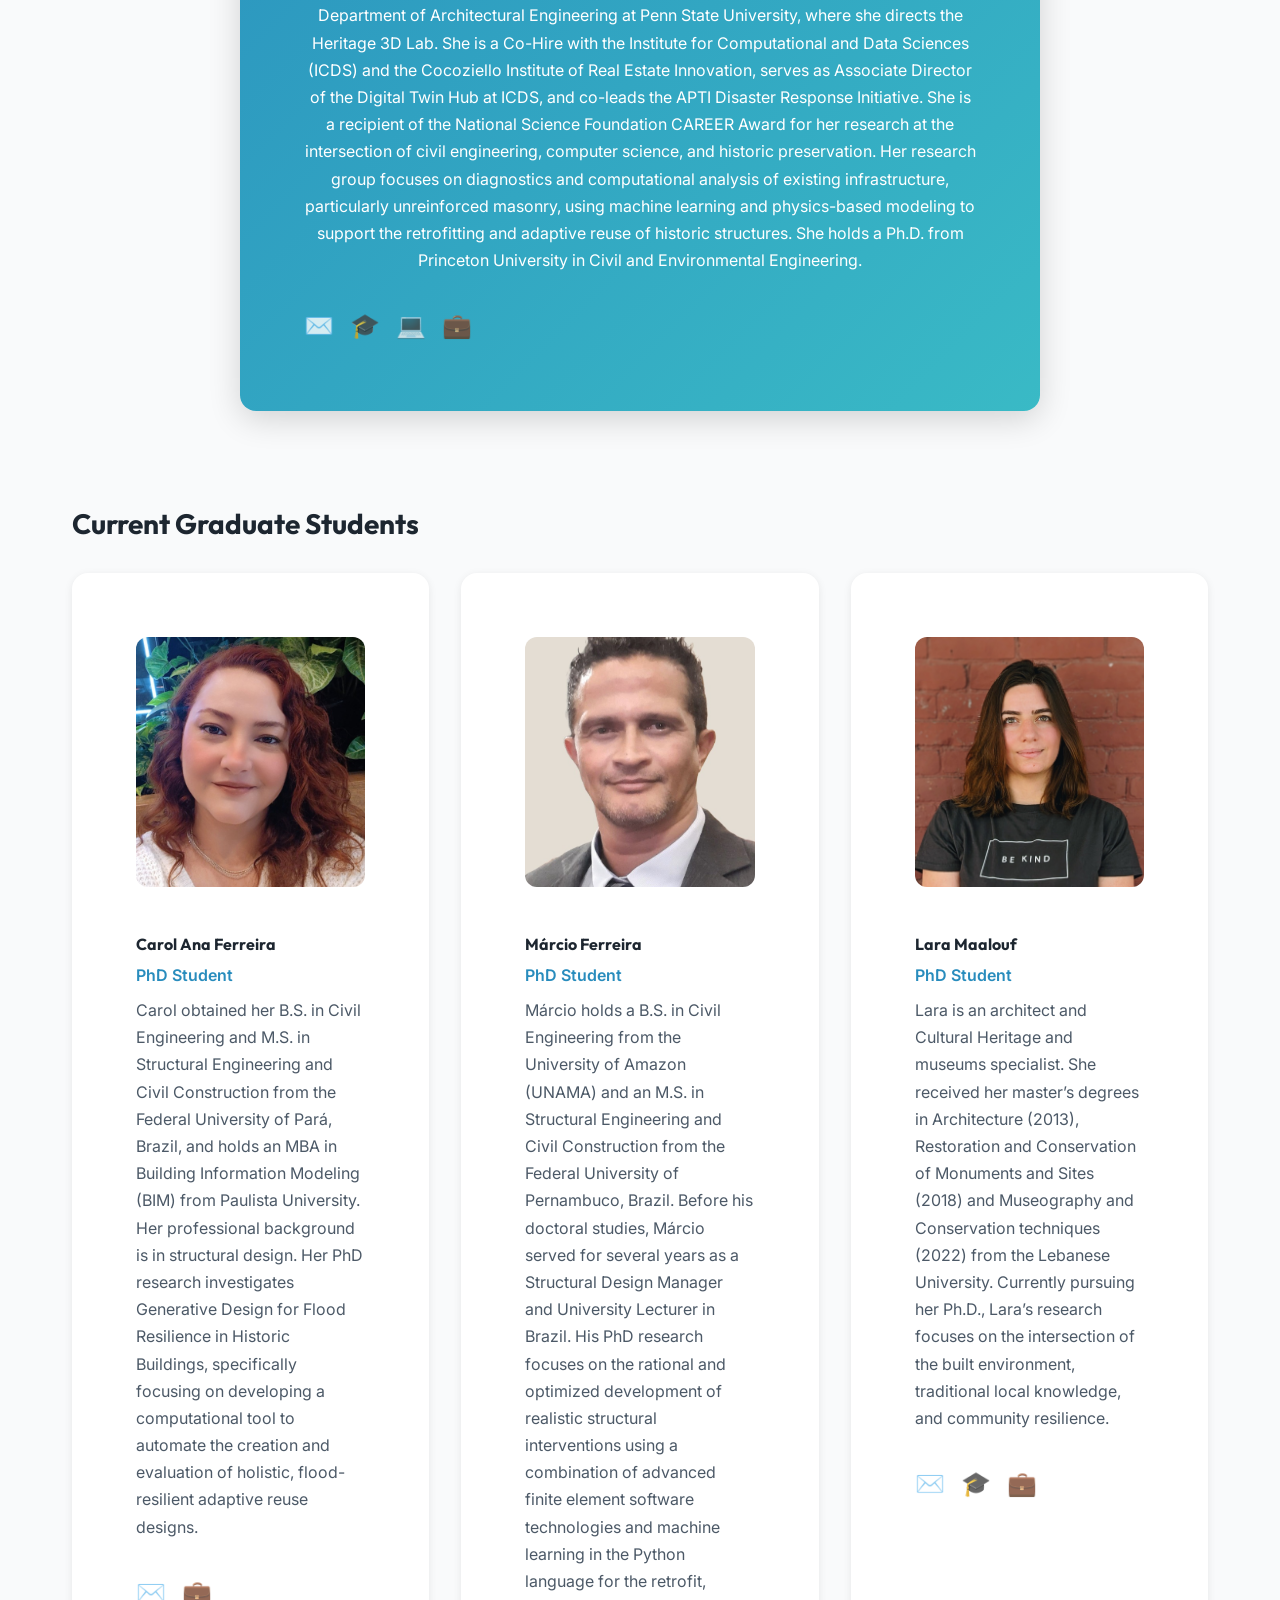
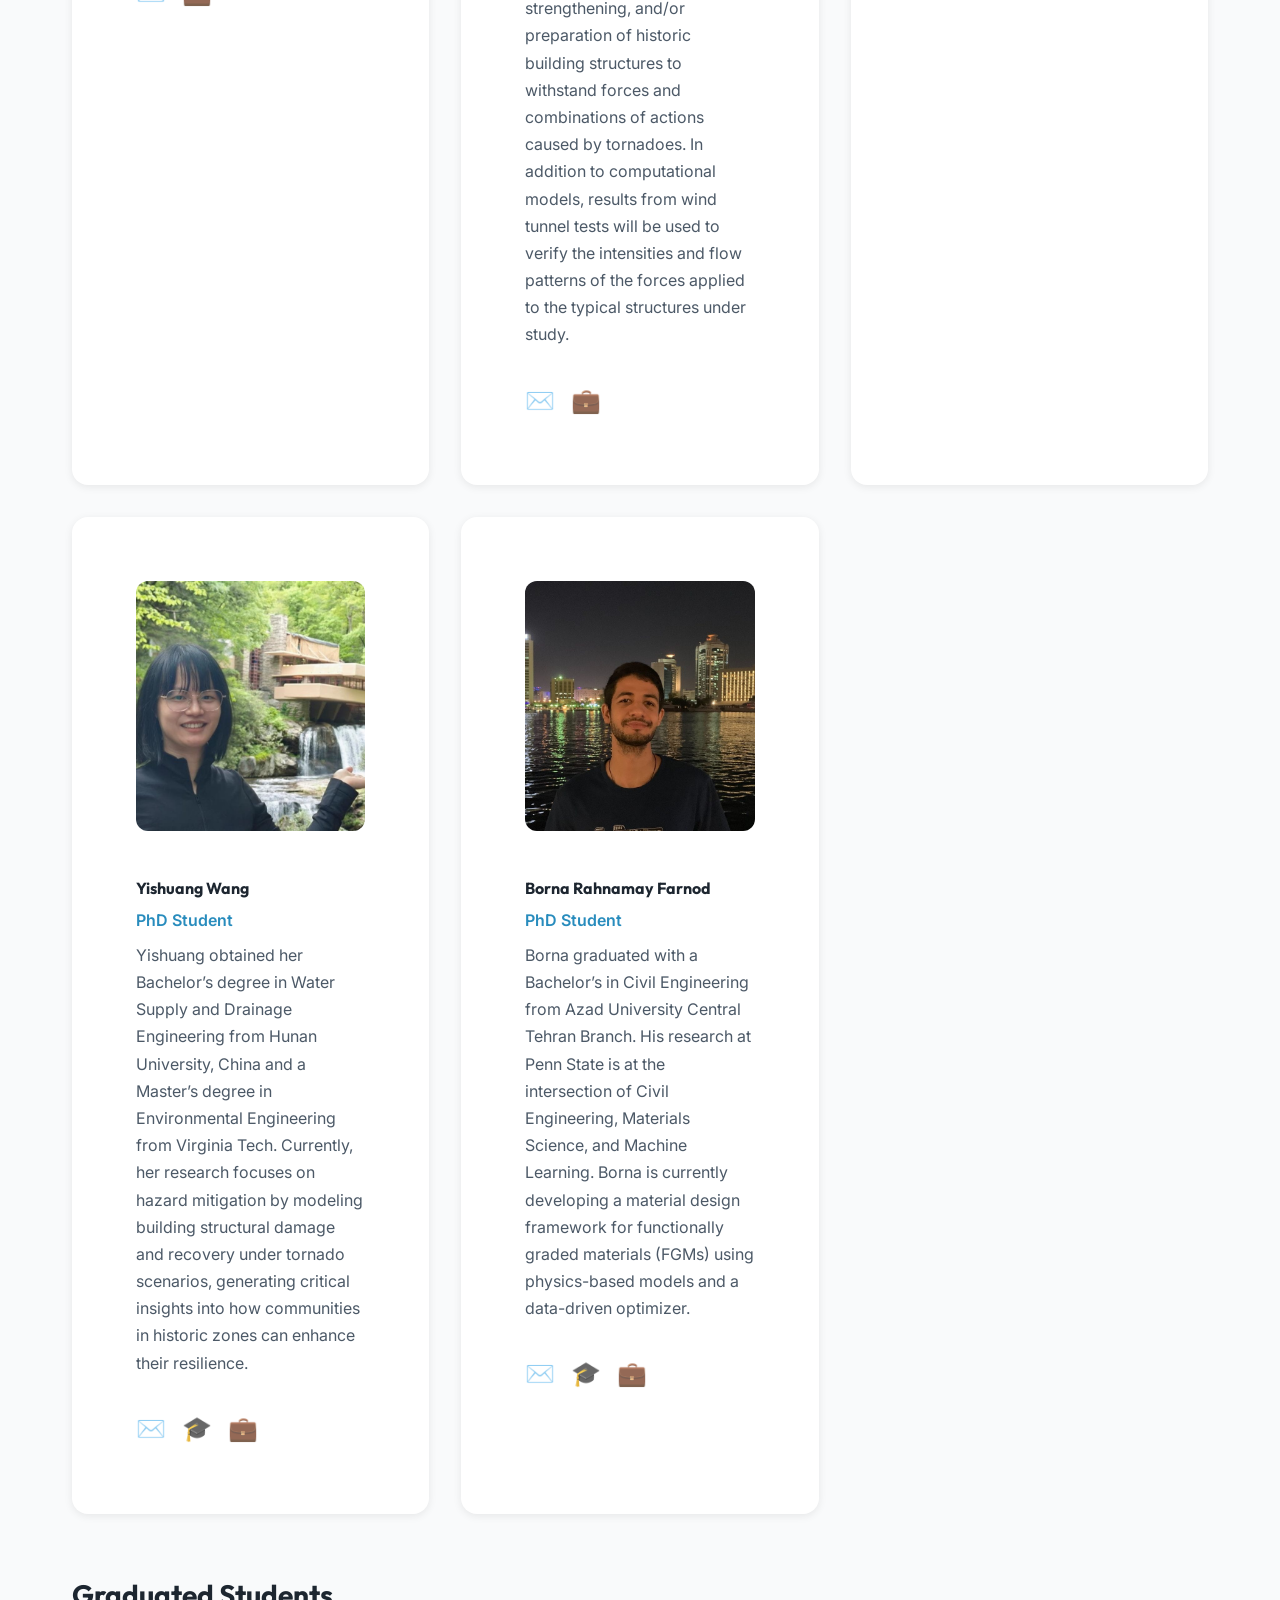
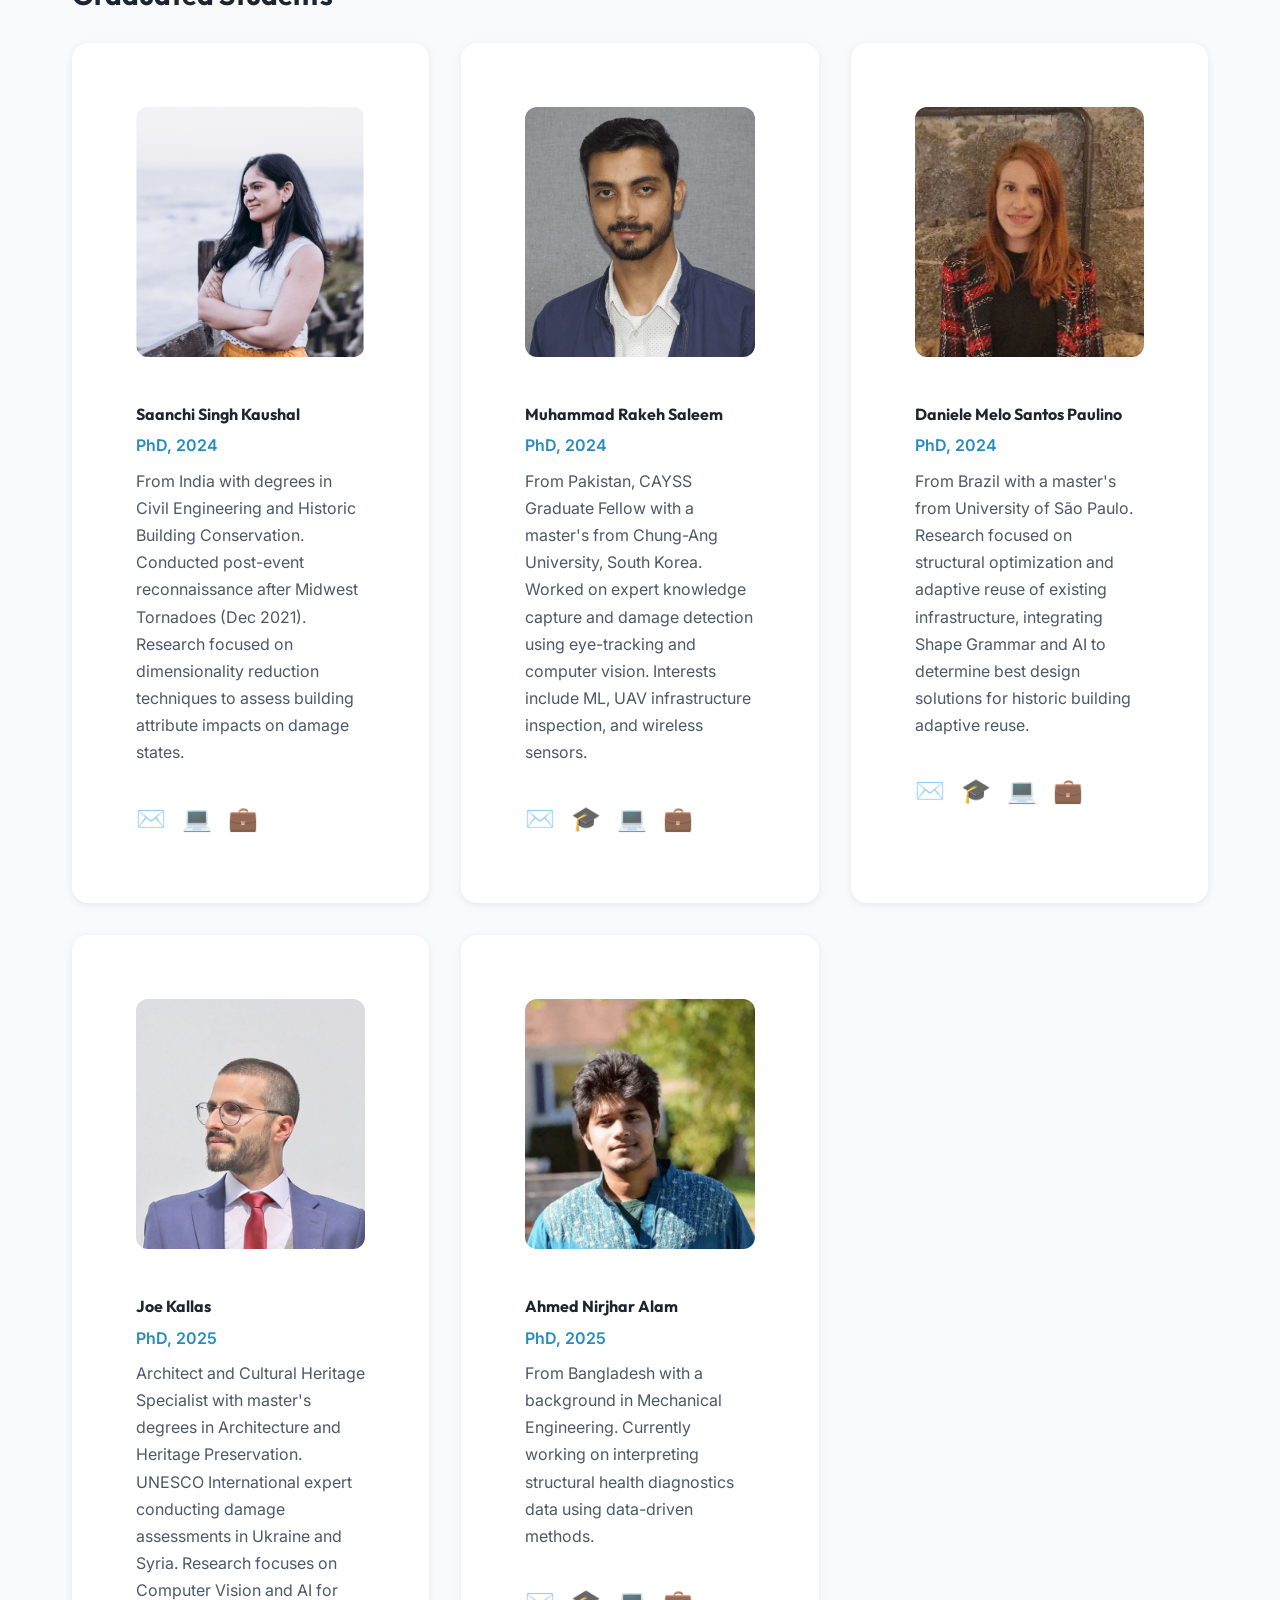
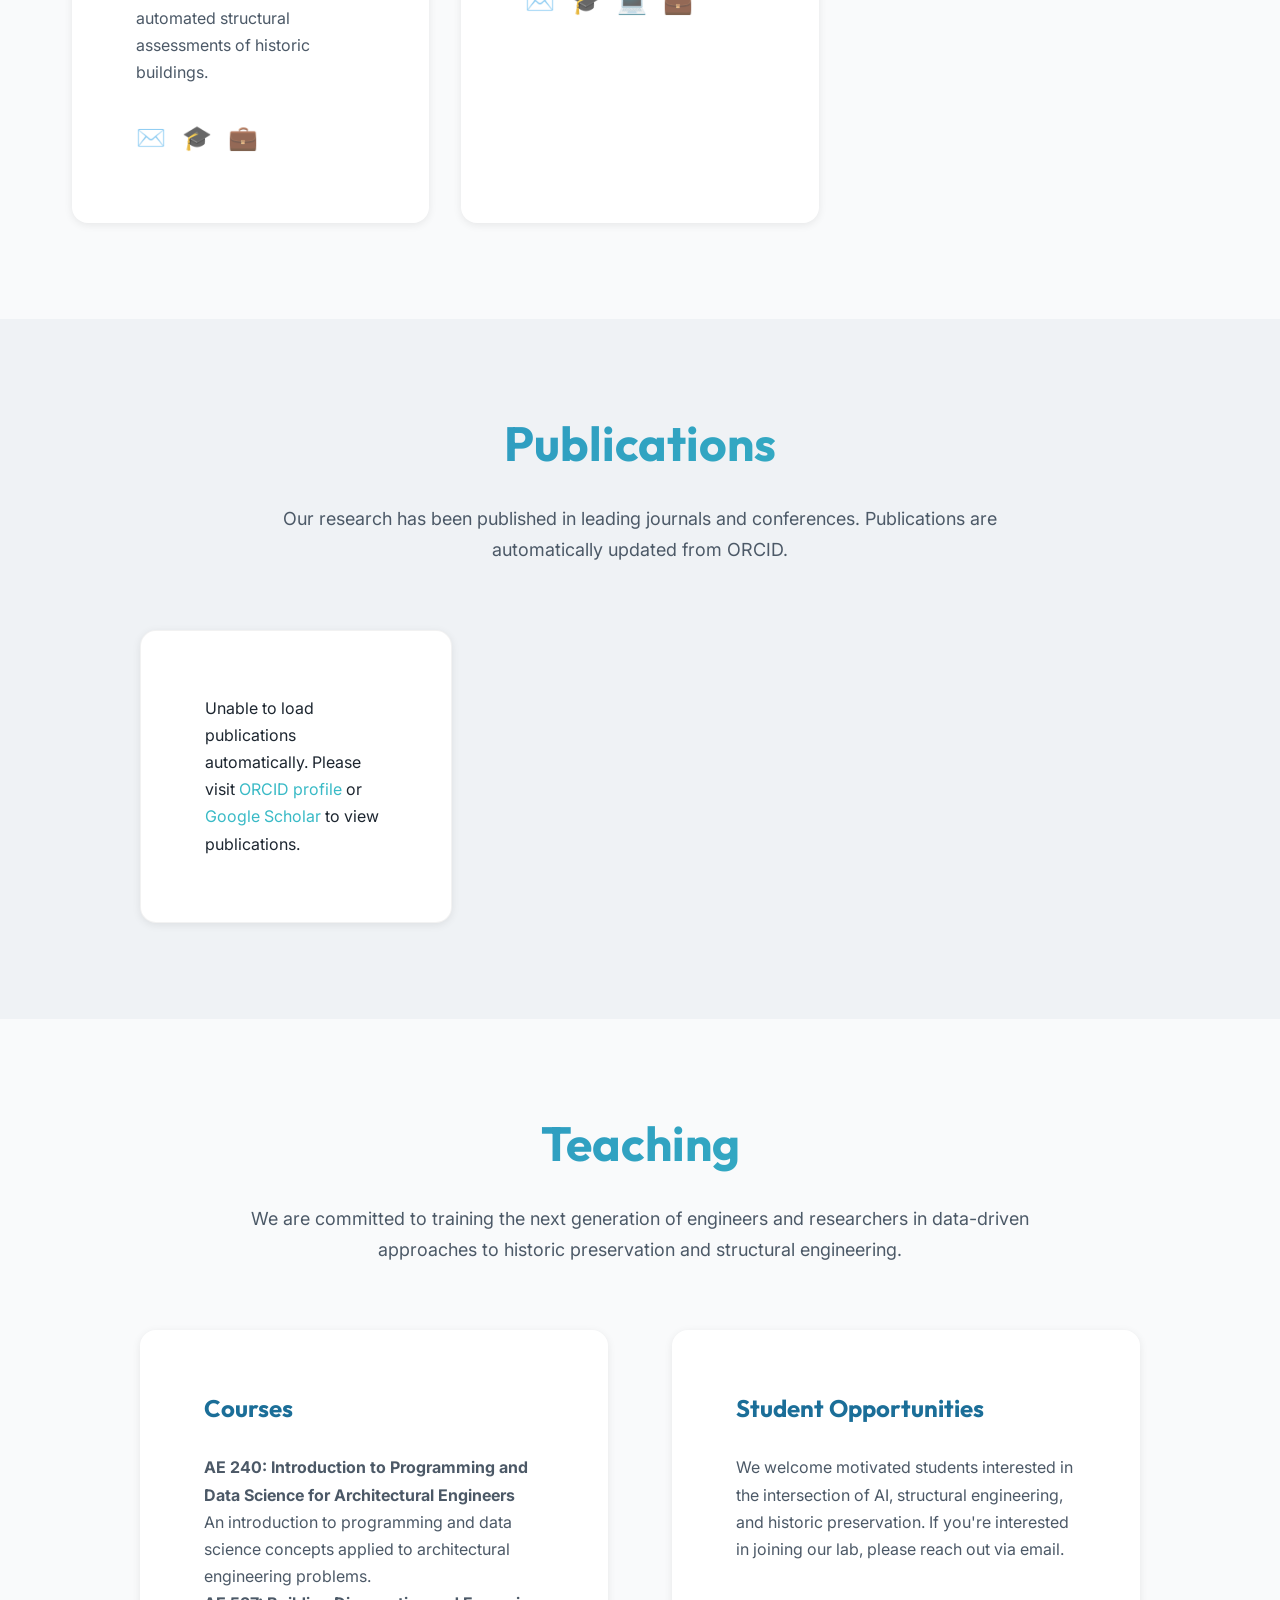
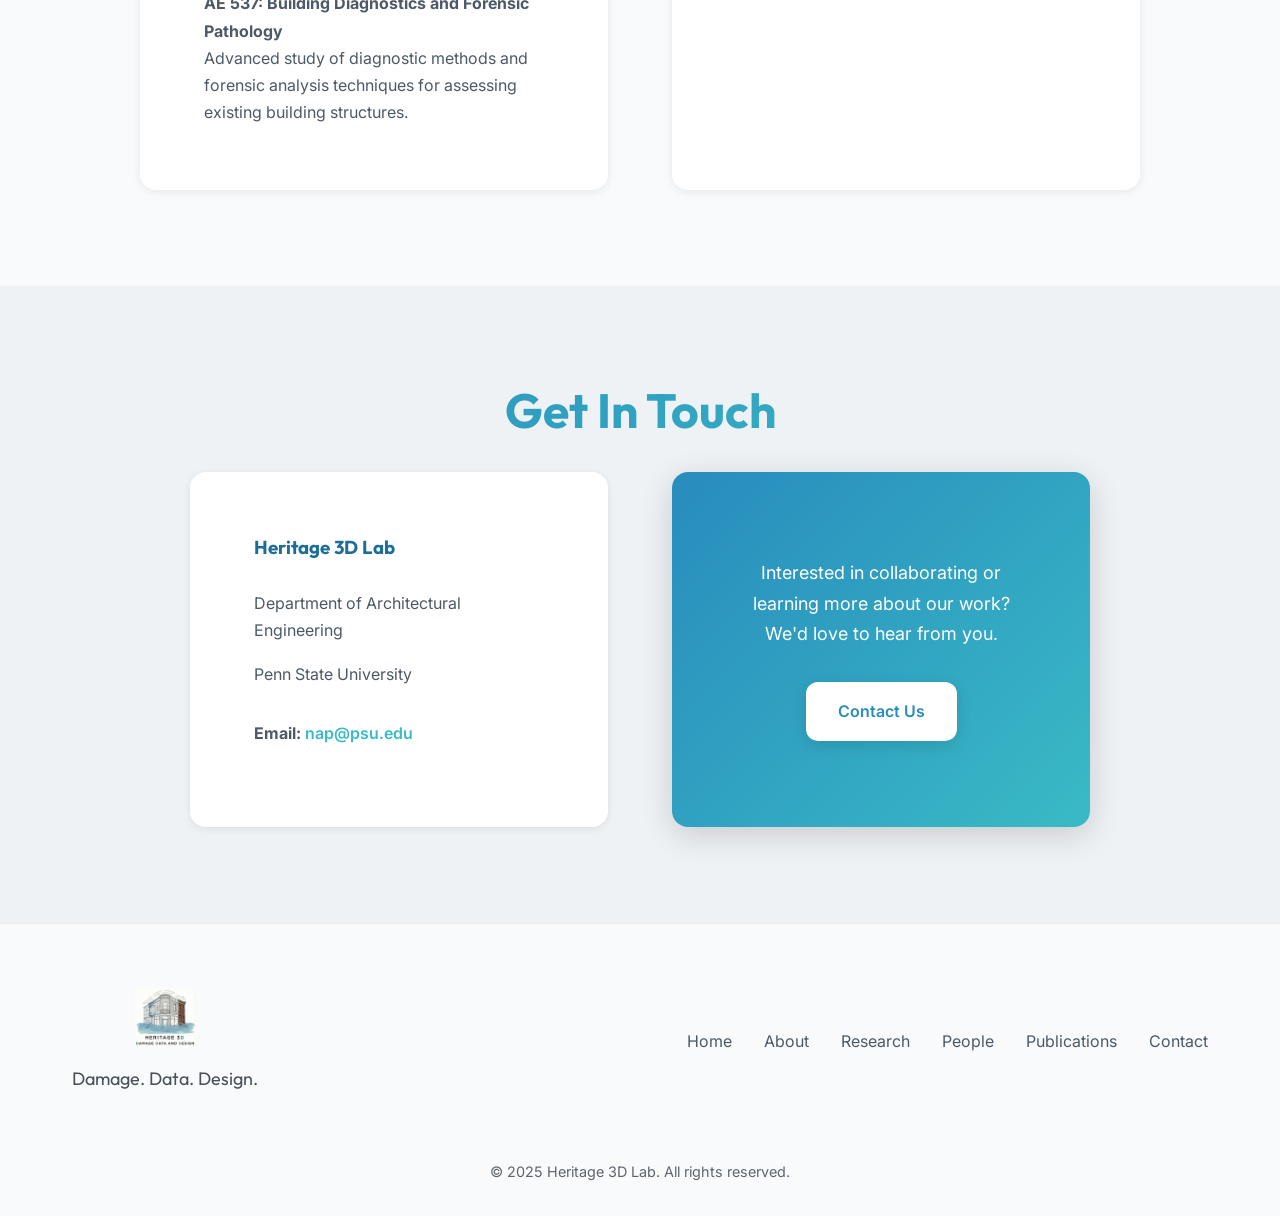
==== commit 9c9e43bf: "Update director title and bio: Associate Professor, Associate Dept Head, ICDS and Cocoziello Institu" ====
--- a/index.html
+++ b/index.html
@@ -429,13 +429,14 @@
                     <img src="images/people/rebecca_napolitano.jpg" alt="Rebecca Napolitano" class="person-photo">
                     <div class="person-content">
                         <h3>Rebecca Napolitano, PhD</h3>
-                        <p class="person-title">Lab Director | Assistant Professor | Associate Director, Digital Twin Hub (ICDS)</p>
+                        <p class="person-title">Lab Director | Associate Professor | Associate Department Head | Co-Hire, Institute for Computational and Data Sciences and Cocoziello Institute of Real Estate Innovation</p>
                         <p class="person-affiliation">Department of Architectural Engineering, Penn State University</p>
                         <p class="person-bio">
-                            Dr. Rebecca Napolitano is an Assistant Professor in the Department of Architectural
-                            Engineering at Penn State University, where she directs the Heritage 3D Lab and serves as
-                            Associate Director of the Digital Twin Hub at the Institute for Computational and Data
-                            Sciences (ICDS). She is a recipient of the National Science Foundation CAREER Award for her
+                            Dr. Rebecca Napolitano is an Associate Professor and Associate Department Head in the
+                            Department of Architectural Engineering at Penn State University, where she directs the
+                            Heritage 3D Lab. She is a Co-Hire with the Institute for Computational and Data Sciences
+                            (ICDS) and the Cocoziello Institute of Real Estate Innovation, serves as Associate Director
+                            of the Digital Twin Hub at ICDS, and co-leads the APTI Disaster Response Initiative. She is a recipient of the National Science Foundation CAREER Award for her
                             research at the intersection of civil engineering, computer science, and historic
                             preservation. Her research group focuses on diagnostics and computational analysis of
                             existing infrastructure, particularly unreinforced masonry, using machine learning and
